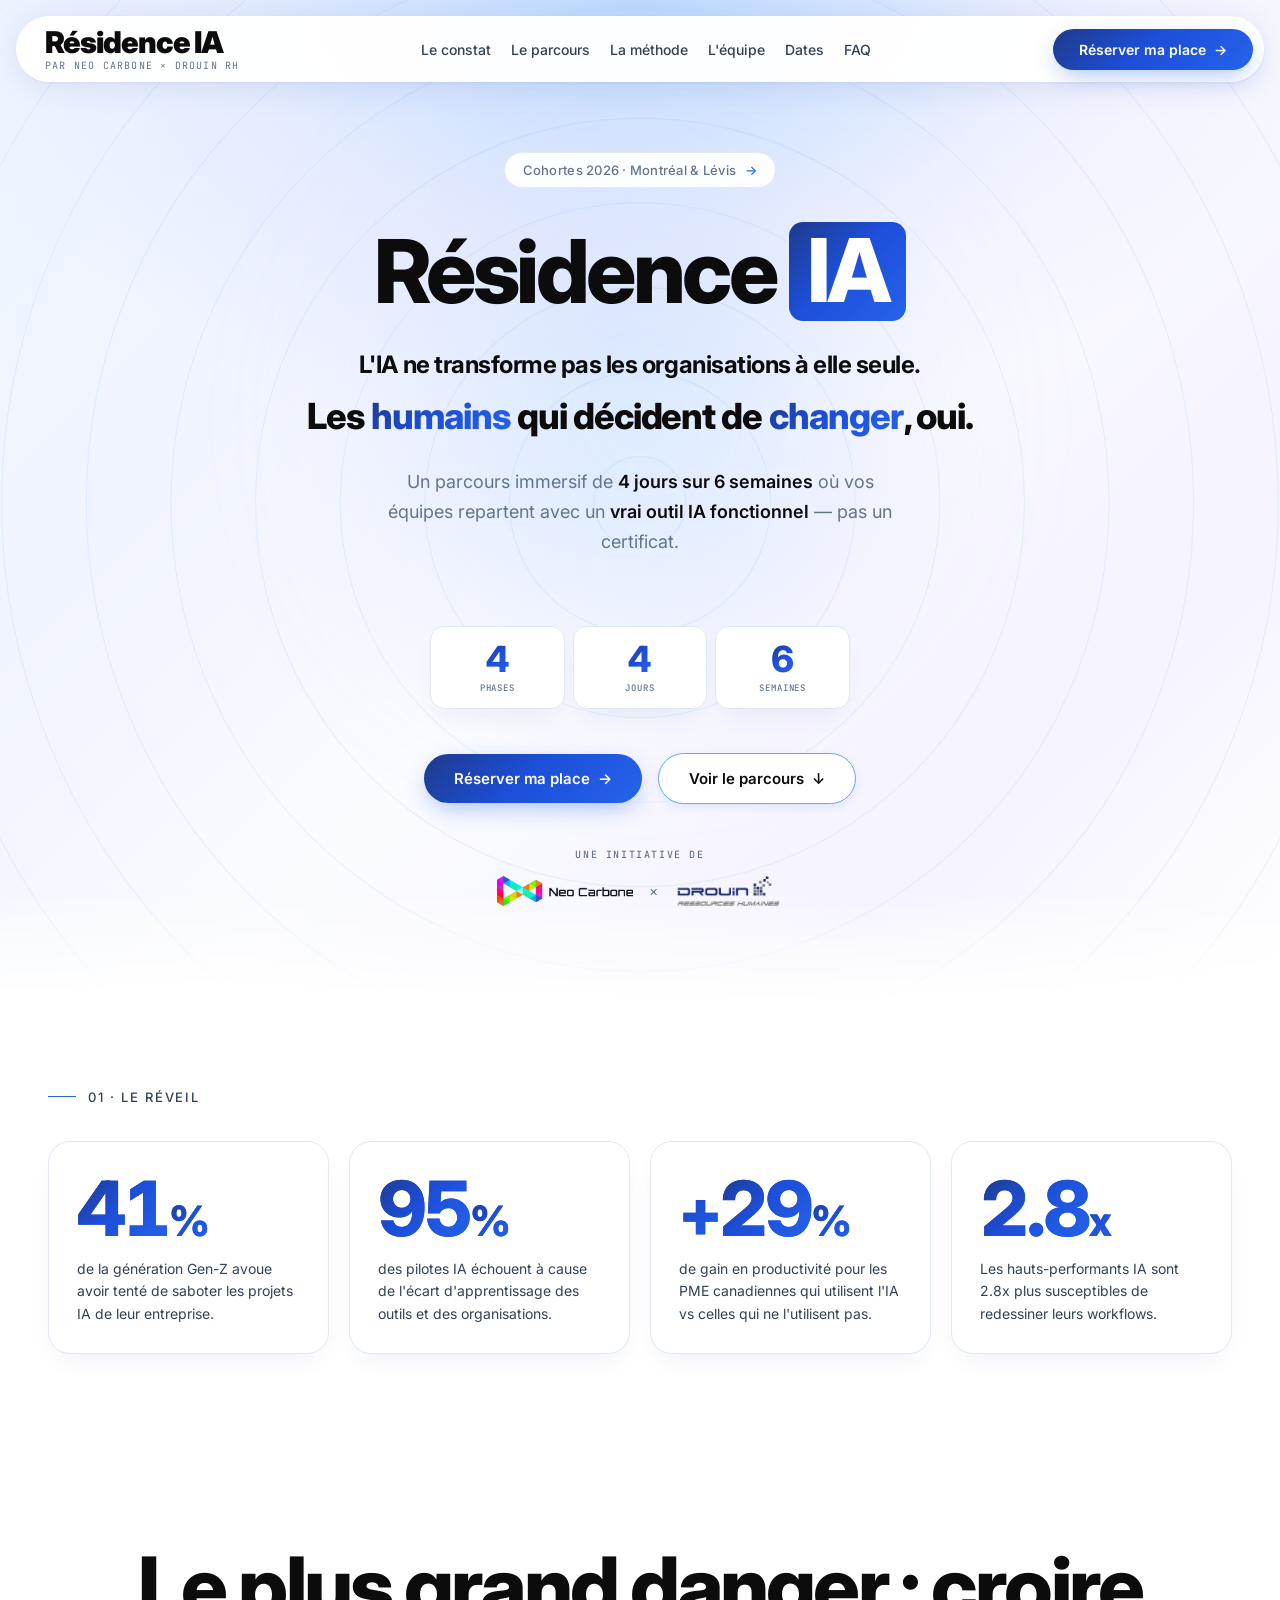
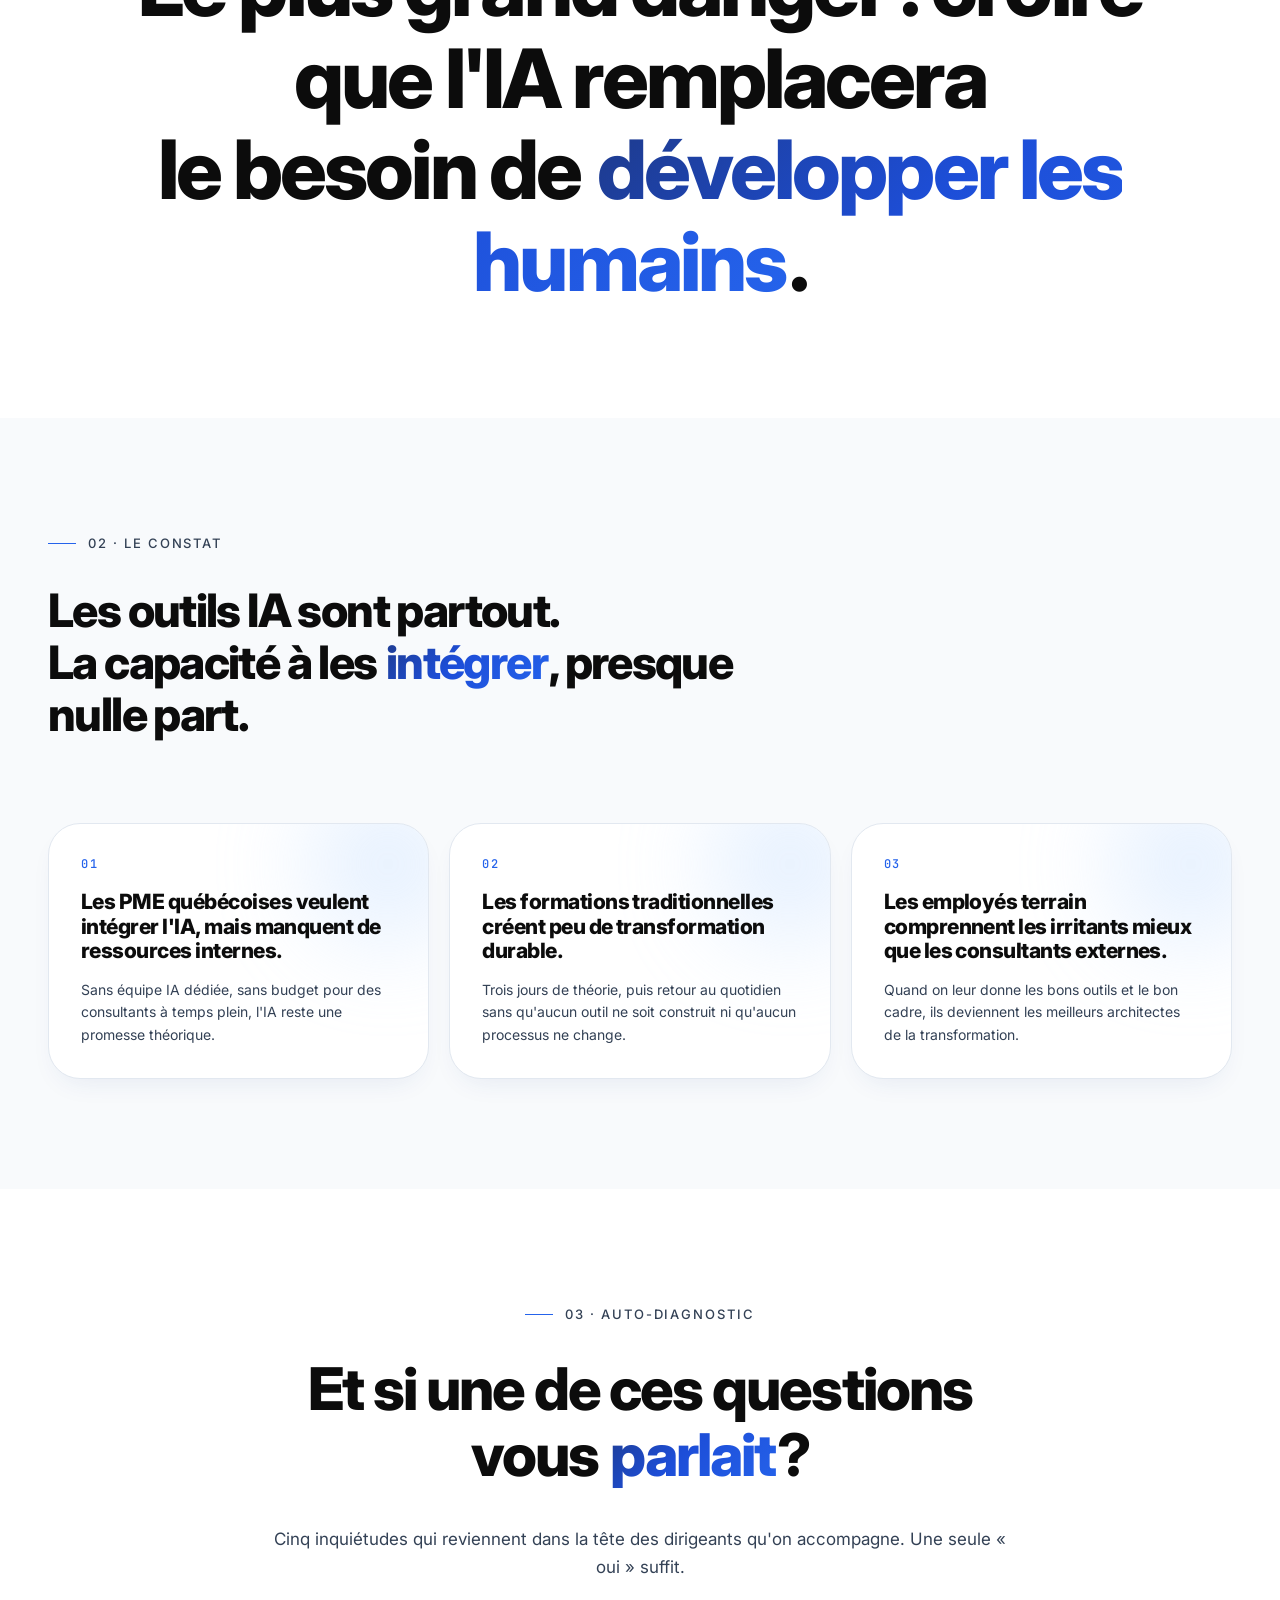
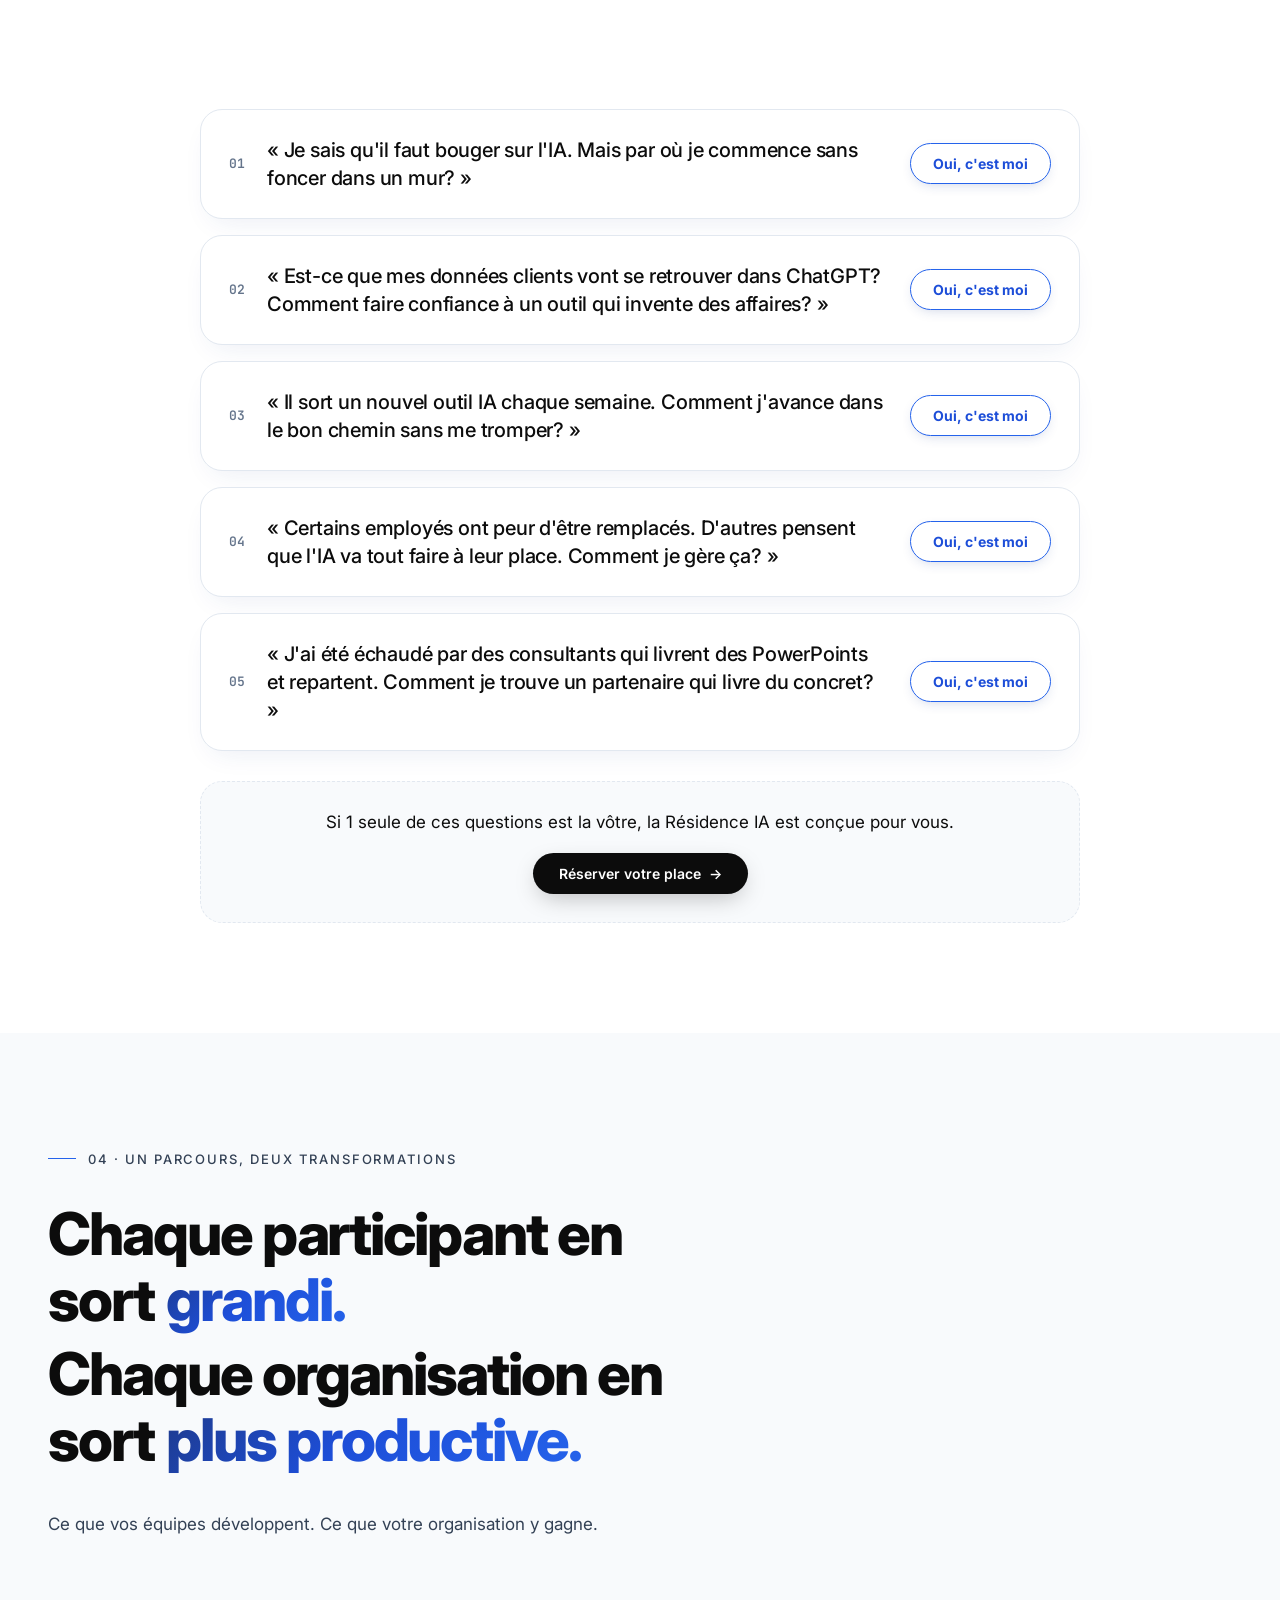
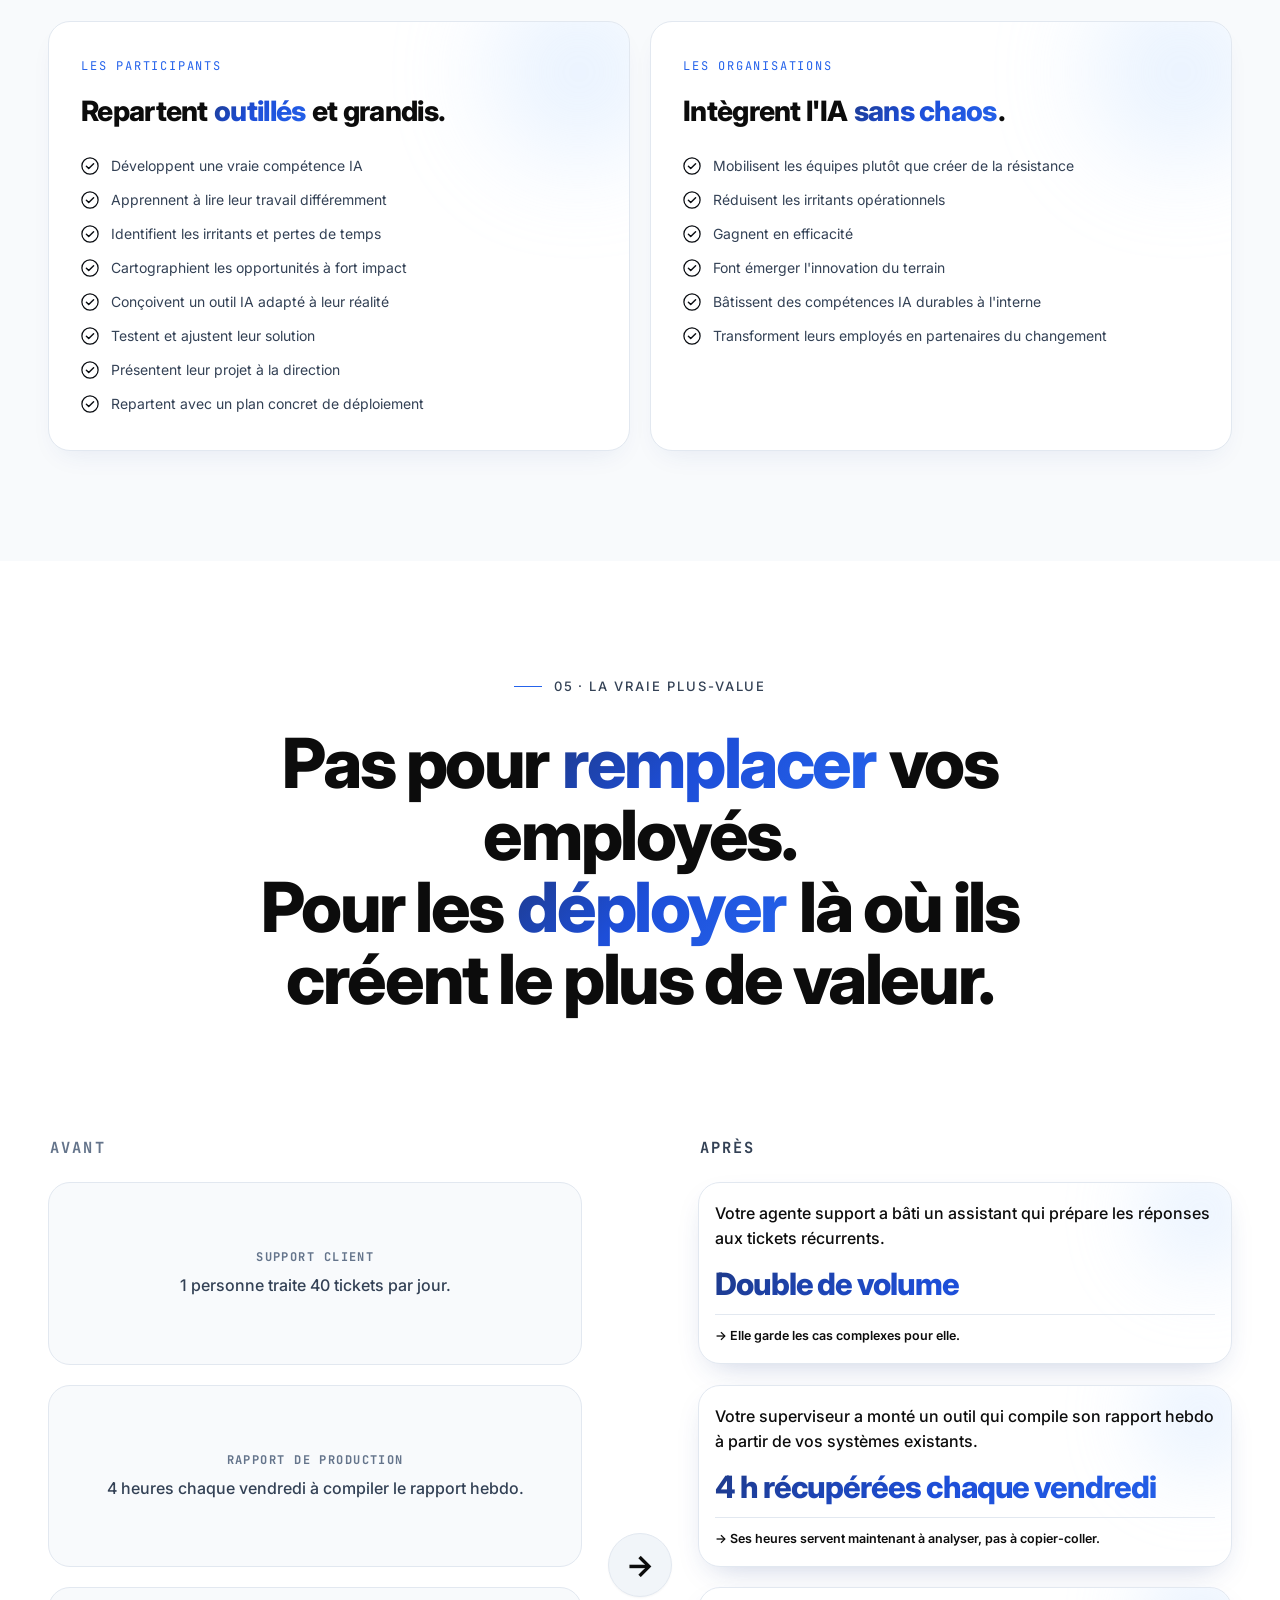
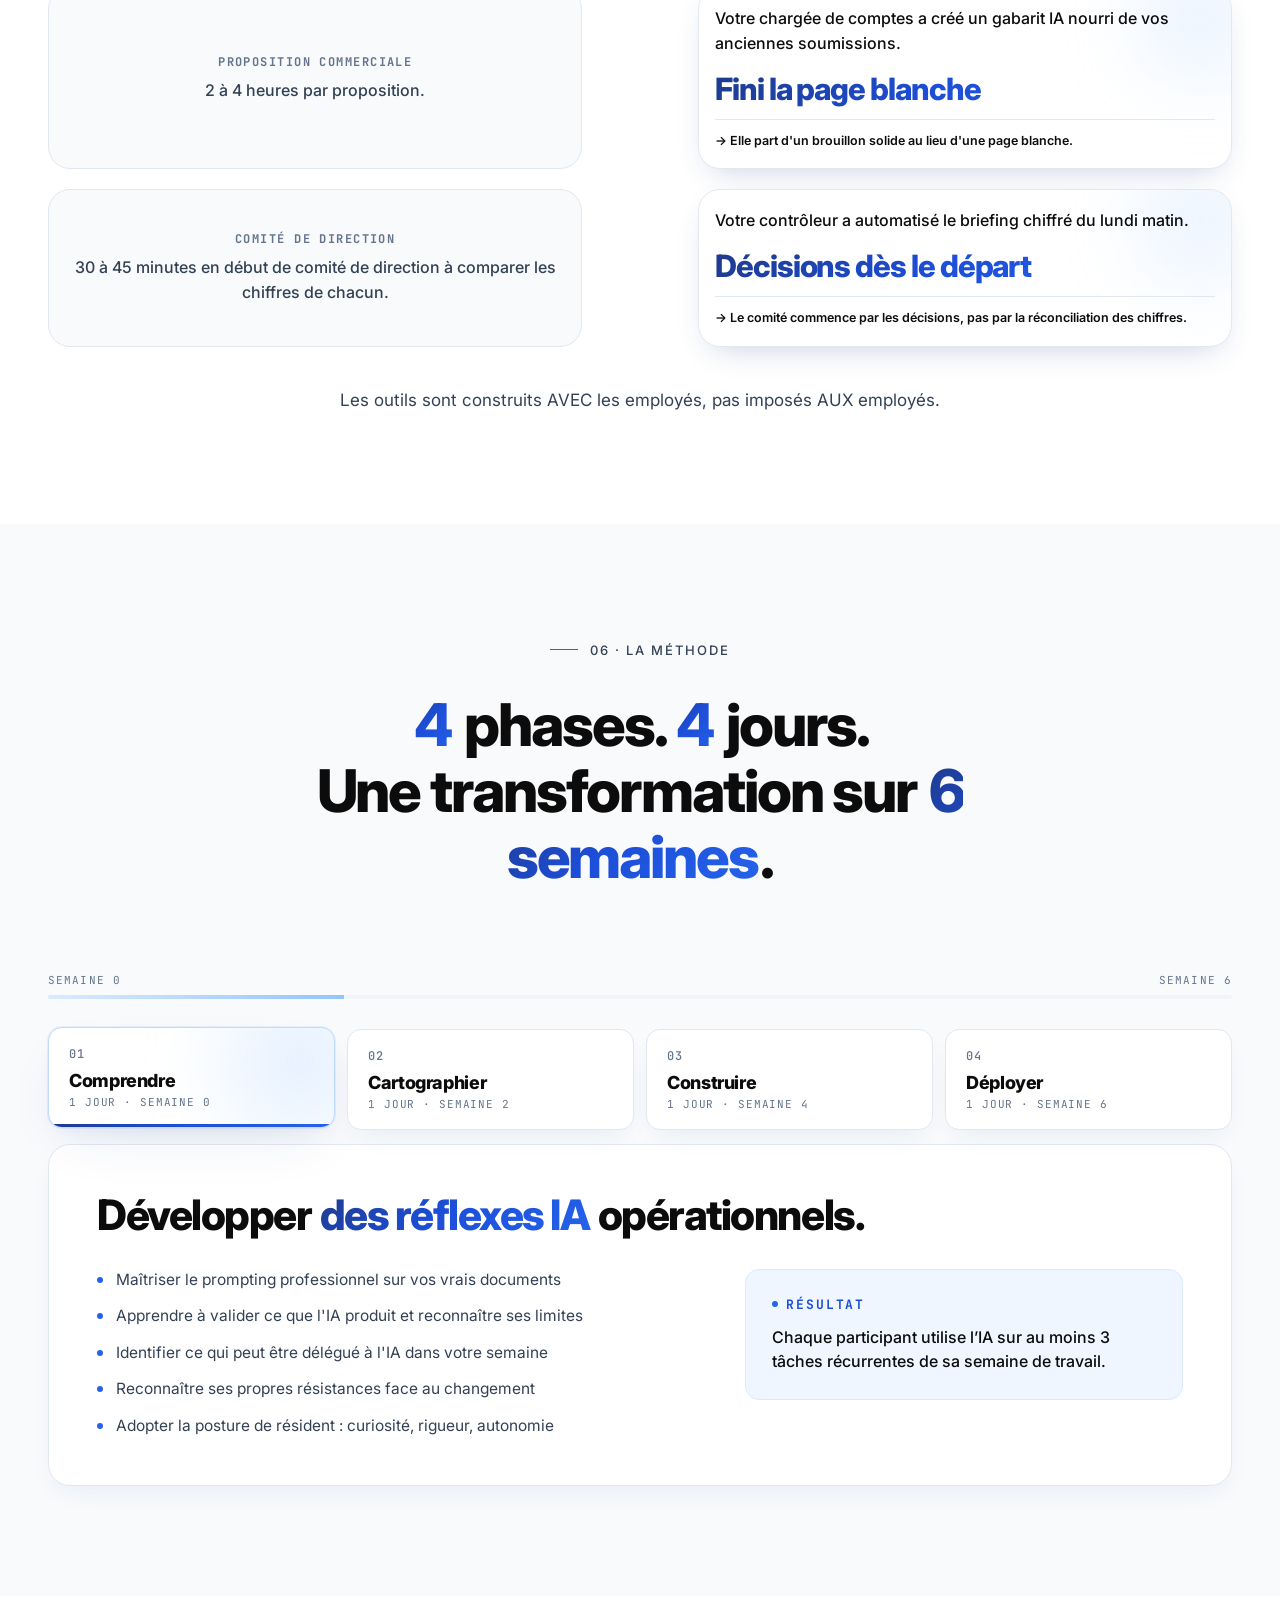
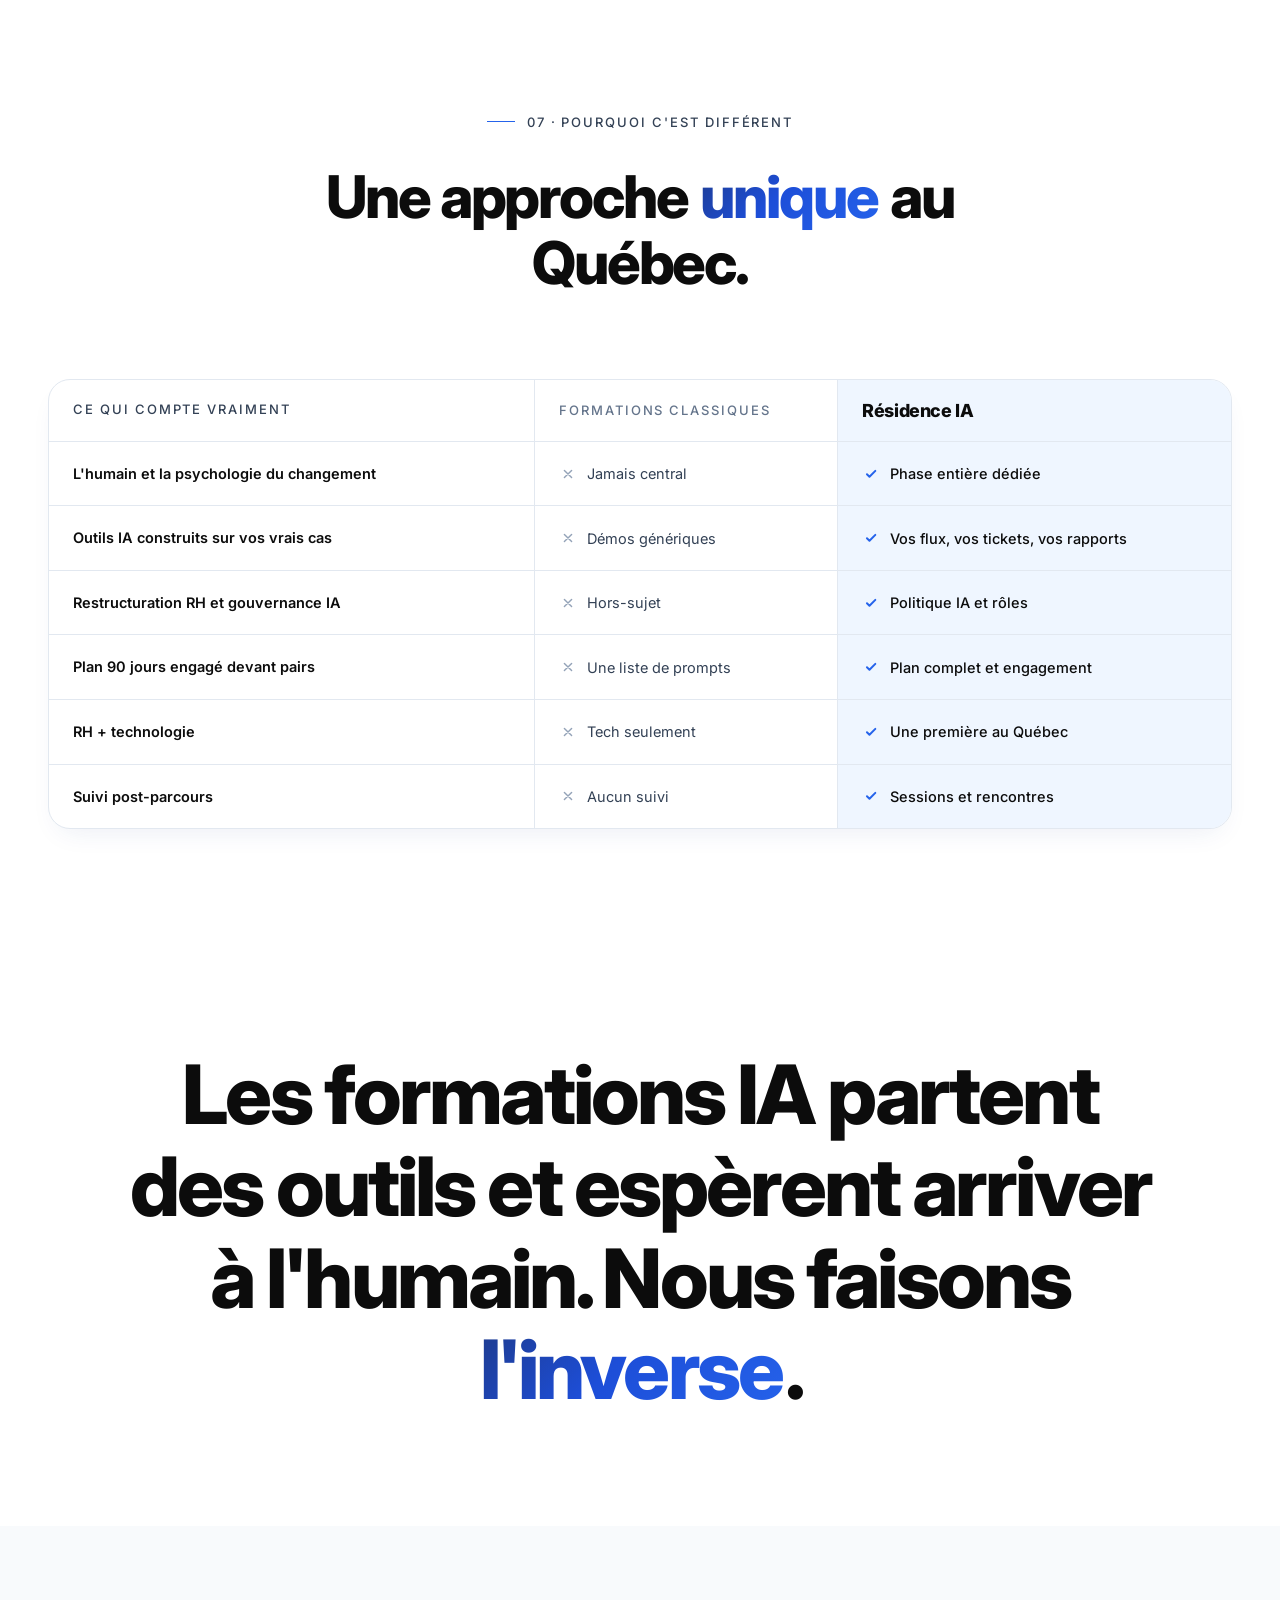
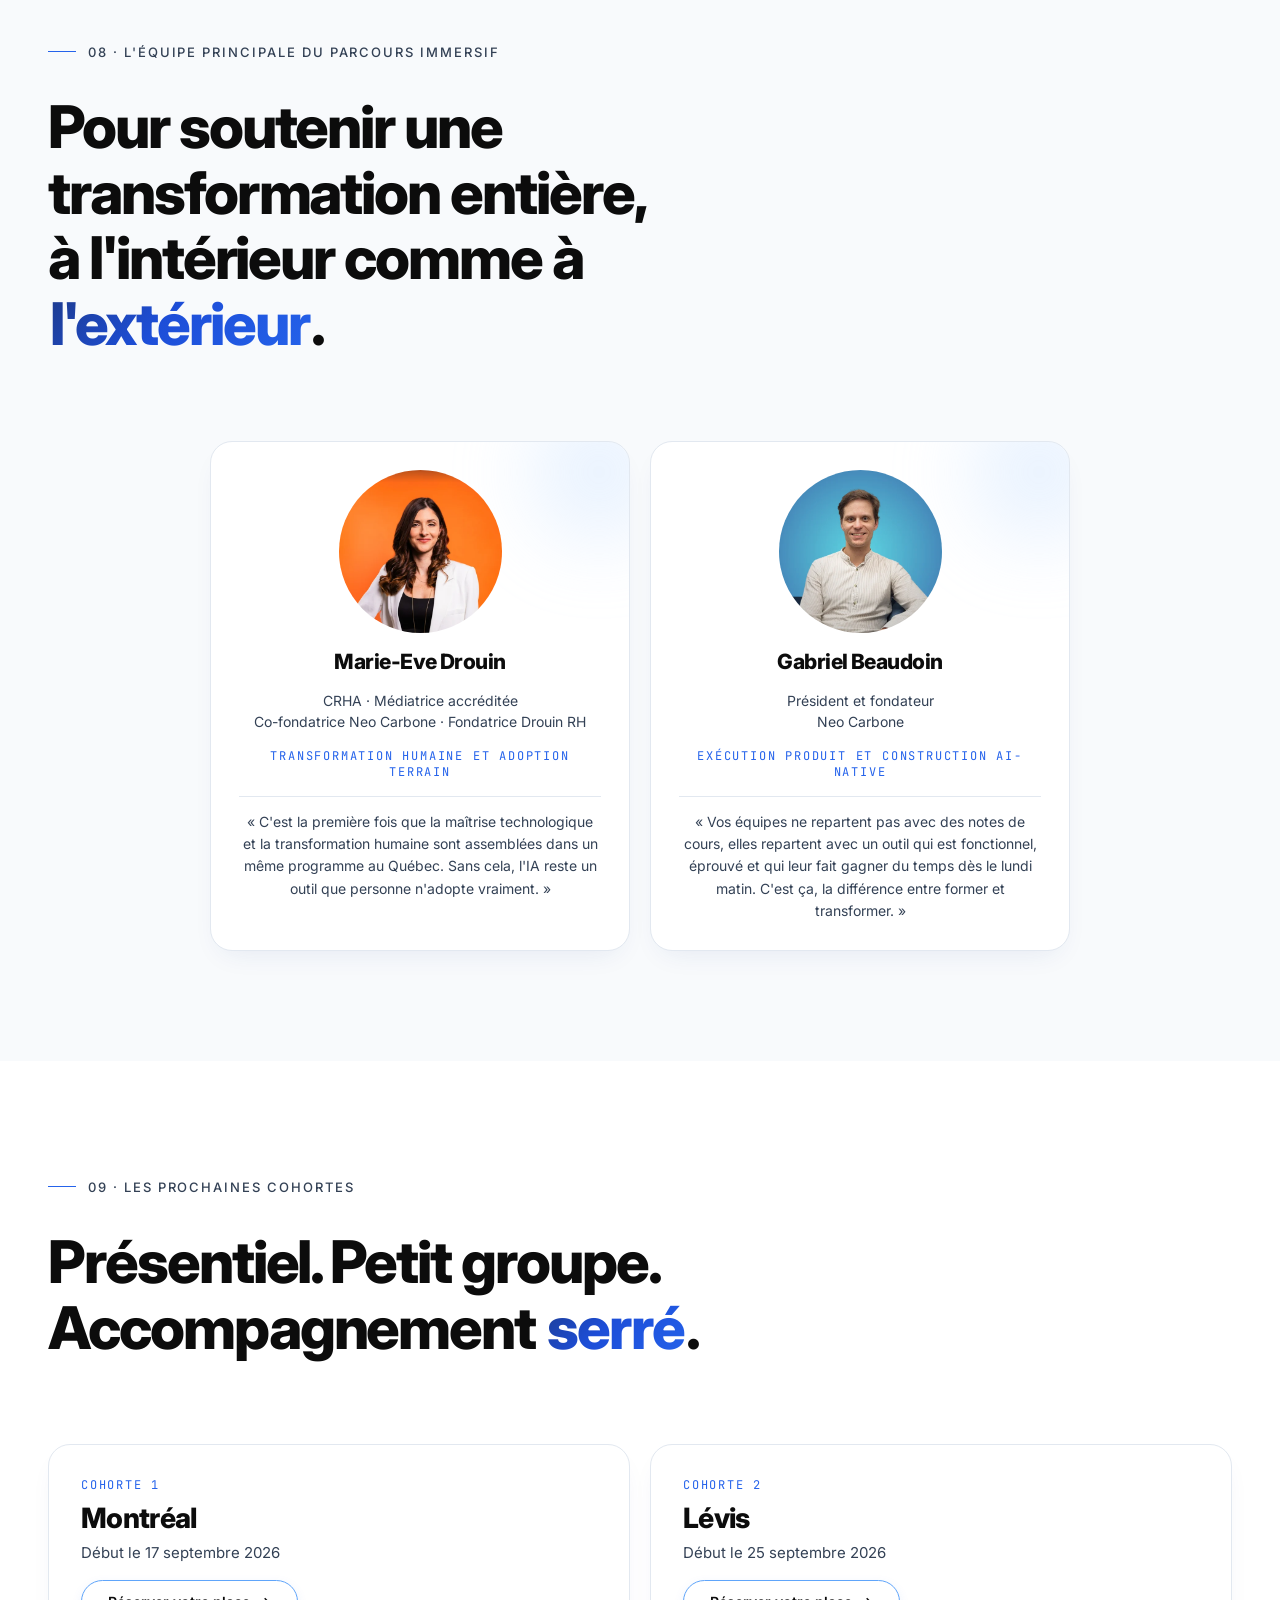
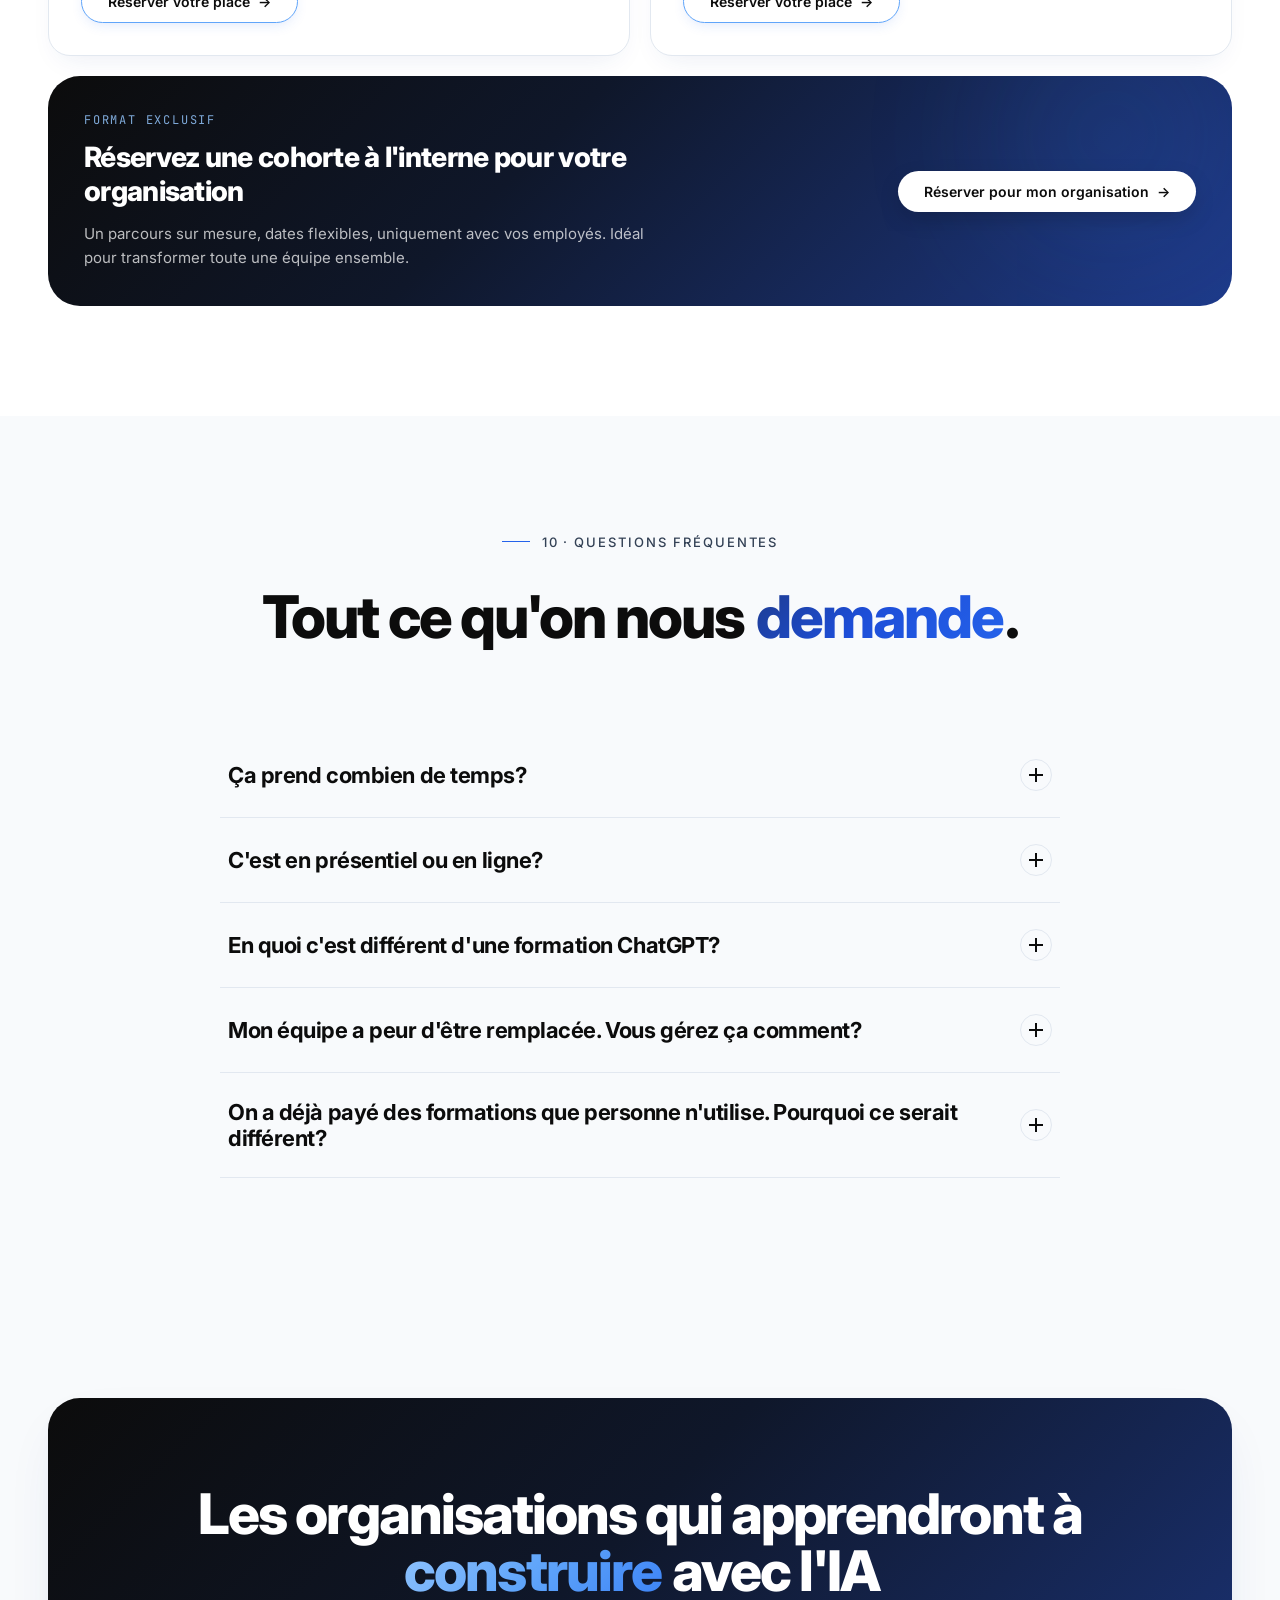
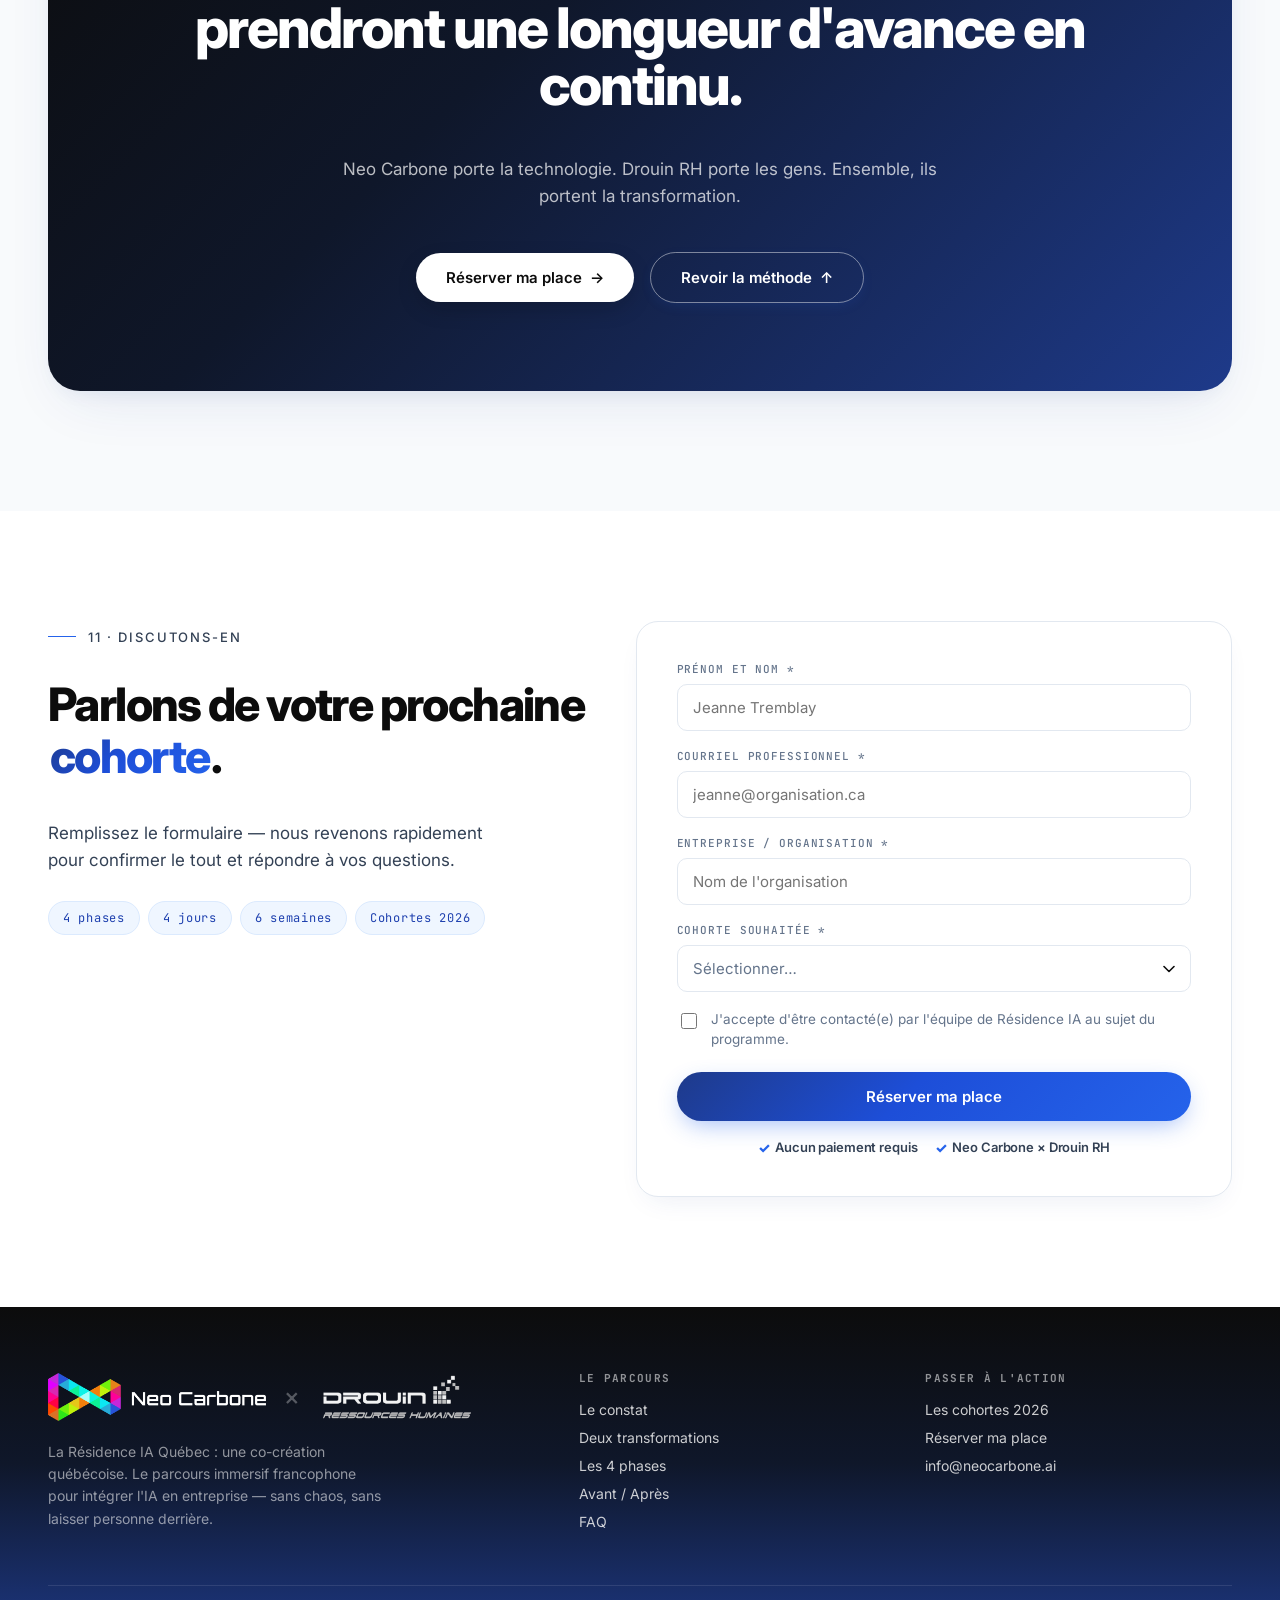
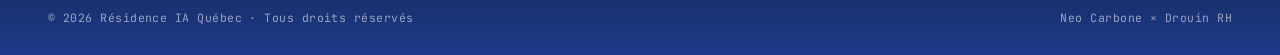
==== index.html @ 1213138e "Favicon « IA » : carré bleu dégradé avec IA en blanc SVG vectoriel + PNG 32px et apple-touch-icon 18" ====
<!DOCTYPE html>
<html lang="fr-CA">
<head>
<meta charset="UTF-8">
<meta name="viewport" content="width=device-width, initial-scale=1">
<title>Résidence IA · Parcours immersif de transformation IA</title>
<link rel="icon" type="image/svg+xml" href="assets/favicon.svg">
<link rel="icon" type="image/png" sizes="32x32" href="assets/favicon-32.png">
<link rel="apple-touch-icon" href="assets/apple-touch-icon.png">
<link rel="stylesheet" href="assets/residence.css">
<link rel="preconnect" href="https://fonts.googleapis.com">
<link rel="preconnect" href="https://fonts.gstatic.com" crossorigin>
<link href="https://fonts.googleapis.com/css2?family=Inter:wght@400;500;600;700;800;900&family=JetBrains+Mono:wght@400;500;600;700&display=swap" rel="stylesheet">
</head>
<body>

<!-- ============ NAV ============ -->
<header class="nav">
  <div class="nav-in">
    <a class="brand" href="#top" aria-label="Résidence IA — accueil">
      <span class="wm"><b>Résidence&nbsp;IA</b><span>par Neo Carbone × Drouin RH</span></span>
    </a>
    <nav class="nav-mid">
      <a href="#probleme">Le constat</a>
      <a href="#parcours">Le parcours</a>
      <a href="#methode">La méthode</a>
      <a href="#equipe">L'équipe</a>
      <a href="#dates">Dates</a>
      <a href="#faq">FAQ</a>
    </nav>
    <div class="nav-right">
      <a class="btn btn-primary nav-cta" href="#inscription"><span class="nav-cta-full">Réserver ma place</span><span class="nav-cta-short">Réserver</span> <span class="ar">→</span></a>
      <button class="nav-burger" type="button" aria-expanded="false" aria-controls="navDrawer" aria-label="Ouvrir le menu">
        <span aria-hidden="true"></span>
        <span aria-hidden="true"></span>
        <span aria-hidden="true"></span>
      </button>
    </div>
  </div>
</header>

<div class="nav-backdrop" aria-hidden="true"></div>
<div class="nav-drawer" id="navDrawer" aria-hidden="true">
  <nav class="nav-drawer-links" aria-label="Navigation principale">
    <a href="#probleme">Le constat</a>
    <a href="#parcours">Le parcours</a>
    <a href="#methode">La méthode</a>
    <a href="#equipe">L'équipe</a>
    <a href="#dates">Dates</a>
    <a href="#faq">FAQ</a>
  </nav>
  <a class="btn btn-primary btn-lg nav-drawer-cta" href="#inscription">Réserver ma place <span class="ar">→</span></a>
</div>

<main id="top">

<!-- ============ HERO ============ -->
<section class="hero">
  <div class="glow a g1"></div>
  <div class="hero-orbit" aria-hidden="true">
    <span class="ring r1"></span>
    <span class="ring r2"></span>
    <span class="ring r3"></span>
    <span class="ring r4"></span>
    <span class="ring r5"></span>
    <span class="ring r6"></span>
    <span class="ring r7"></span>
    <span class="ring r8"></span>
    <span class="ring r9"></span>
    <span class="ring r10"></span>
  </div>
  <div class="wrap hero-in hero-enter">
    <a class="tag" href="#dates">Cohortes 2026 · Montréal &amp; Lévis<span class="ar">→</span></a>
    <div class="hero-brand display" aria-hidden="true"><span>Résidence</span><span class="hero-brand-ia">IA</span></div>
    <h1 class="hero-headline">
      <span class="hero-line setup">L'IA ne transforme pas les organisations à elle seule.</span>
      <span class="hero-line punch display">Les <span class="spec">humains</span> qui décident de <span class="spec">changer</span>, oui.</span>
    </h1>
    <p class="lede">Un parcours immersif de <strong>4 jours sur 6 semaines</strong> où vos équipes repartent avec un <strong>vrai outil IA fonctionnel</strong> — pas un certificat.</p>
    <div class="hero-foot" aria-label="Structure du parcours">
      <ul class="hero-counts">
        <li><a href="#methode"><span class="val">4</span><span class="lbl">Phases</span></a></li>
        <li><a href="#methode"><span class="val">4</span><span class="lbl">Jours</span></a></li>
        <li><a href="#methode"><span class="val">6</span><span class="lbl">Semaines</span></a></li>
      </ul>
    </div>
    <div class="cta">
      <a class="btn btn-primary btn-lg" href="#inscription">Réserver ma place <span class="ar">→</span></a>
      <a class="btn btn-secondary btn-lg" href="#parcours">Voir le parcours <span class="ar">↓</span></a>
    </div>
    <div class="hero-partners">
      <span class="lbl">Une initiative de</span>
      <span class="hp-logos">
        <img class="hp-neo" src="assets/logo-horizontal-color-dark.png" alt="Neo Carbone">
        <span class="hp-x" aria-hidden="true">×</span>
        <img class="hp-drouin" src="assets/drouin-rh-logo-transparent.png" alt="Drouin Ressources Humaines">
      </span>
    </div>
  </div>
</section>

<!-- ============ STATS ============ -->
<section class="sec tight stats-band">
  <div class="wrap reveal">
    <div class="kicker">01 · Le réveil</div>
    <div class="stats">
      <div class="stat-cell">
        <div class="num"><span data-count="41">0</span><span class="sm">%</span></div>
        <p>de la génération Gen-Z avoue avoir tenté de saboter les projets IA de leur entreprise.</p>
      </div>
      <div class="stat-cell">
        <div class="num"><span data-count="95">0</span><span class="sm">%</span></div>
        <p>des pilotes IA échouent à cause de l'écart d'apprentissage des outils et des organisations.</p>
      </div>
      <div class="stat-cell">
        <div class="num"><span class="sm">+</span><span data-count="29">0</span><span class="sm">%</span></div>
        <p>de gain en productivité pour les PME canadiennes qui utilisent l'IA vs celles qui ne l'utilisent pas.</p>
      </div>
      <div class="stat-cell">
        <div class="num"><span data-count="2.8" data-decimal="1">0</span><span class="sm">x</span></div>
        <p>Les hauts-performants IA sont 2.8x plus susceptibles de redessiner leurs workflows.</p>
      </div>
    </div>
  </div>
</section>

<!-- ============ THESIS 1 ============ -->
<section class="sec">
  <div class="wrap thesis reveal">
    <p>Le plus grand danger : croire que l'IA remplacera<br>le besoin de <span class="spec">développer les humains</span>.</p>
  </div>
</section>

<!-- ============ PROBLEM ============ -->
<section class="sec alt" id="probleme">
  <div class="wrap">
    <div class="sec-head mt-head reveal">
      <div class="kicker">02 · Le constat</div>
      <h2 class="display h-lg">Les outils IA sont partout.<br>La capacité à les <span class="spec">intégrer</span>, presque nulle part.</h2>
    </div>
    <div class="prob-grid">
      <div class="prob reveal">
        <div class="n">01</div>
        <h3>Les PME québécoises veulent intégrer l'IA, mais manquent de ressources internes.</h3>
        <p>Sans équipe IA dédiée, sans budget pour des consultants à temps plein, l'IA reste une promesse théorique.</p>
      </div>
      <div class="prob reveal">
        <div class="n">02</div>
        <h3>Les formations traditionnelles créent peu de transformation durable.</h3>
        <p>Trois jours de théorie, puis retour au quotidien sans qu'aucun outil ne soit construit ni qu'aucun processus ne change.</p>
      </div>
      <div class="prob reveal">
        <div class="n">03</div>
        <h3>Les employés terrain comprennent les irritants mieux que les consultants externes.</h3>
        <p>Quand on leur donne les bons outils et le bon cadre, ils deviennent les meilleurs architectes de la transformation.</p>
      </div>
    </div>
  </div>
</section>

<!-- ============ SELF-DIAGNOSIS ============ -->
<section class="sec" id="diagnostic">
  <div class="wrap">
    <div class="sec-head center mt-head reveal">
      <div class="kicker center" style="justify-content:center">03 · Auto-diagnostic</div>
      <h2 class="display h-lg">Et si une de ces questions<br>vous <span class="spec">parlait</span>?</h2>
      <p class="lede">Cinq inquiétudes qui reviennent dans la tête des dirigeants qu'on accompagne. Une seule « oui » suffit.</p>
    </div>
    <div class="diag-list" id="diagList">
      <div class="diag reveal">
        <div class="n">01</div>
        <div class="q">« Je sais qu'il faut bouger sur l'IA. Mais par où je commence sans foncer dans un mur? »</div>
        <div class="yn"><button class="yes" aria-pressed="false">Oui, c'est moi</button></div>
      </div>
      <div class="diag reveal">
        <div class="n">02</div>
        <div class="q">« Est-ce que mes données clients vont se retrouver dans ChatGPT? Comment faire confiance à un outil qui invente des affaires? »</div>
        <div class="yn"><button class="yes" aria-pressed="false">Oui, c'est moi</button></div>
      </div>
      <div class="diag reveal">
        <div class="n">03</div>
        <div class="q">« Il sort un nouvel outil IA chaque semaine. Comment j'avance dans le bon chemin sans me tromper? »</div>
        <div class="yn"><button class="yes" aria-pressed="false">Oui, c'est moi</button></div>
      </div>
      <div class="diag reveal">
        <div class="n">04</div>
        <div class="q">« Certains employés ont peur d'être remplacés. D'autres pensent que l'IA va tout faire à leur place. Comment je gère ça? »</div>
        <div class="yn"><button class="yes" aria-pressed="false">Oui, c'est moi</button></div>
      </div>
      <div class="diag reveal">
        <div class="n">05</div>
        <div class="q">« J'ai été échaudé par des consultants qui livrent des PowerPoints et repartent. Comment je trouve un partenaire qui livre du concret? »</div>
        <div class="yn"><button class="yes" aria-pressed="false">Oui, c'est moi</button></div>
      </div>
    </div>
    <div class="diag-result reveal" id="diagResult">
      <p id="diagMsg">Si 1 seule de ces questions est la vôtre, la Résidence IA est <span class="it">conçue pour vous</span>.</p>
      <a class="btn btn-primary" href="#inscription">Réserver votre place <span class="ar">→</span></a>
    </div>
  </div>
</section>

<!-- ============ DUAL TRANSFORMATION ============ -->
<section class="sec alt" id="parcours">
  <div class="wrap">
    <div class="sec-head mt-head reveal">
      <div class="kicker">04 · Un parcours, deux transformations</div>
      <h2 class="display h-lg h-stack">
        <span class="h-stack-line">Chaque participant en sort&nbsp;<span class="spec">grandi.</span></span>
        <span class="h-stack-line">Chaque organisation en sort&nbsp;<span class="spec">plus&nbsp;productive.</span></span>
      </h2>
      <p class="lede">Ce que vos équipes développent. Ce que votre organisation y gagne.</p>
    </div>
    <div class="dual">
      <div class="dual-col reveal">
        <div class="lab">Les participants</div>
        <h3>Repartent <span class="spec">outillés</span> et grandis.</h3>
        <ul>
          <li><svg class="ck" viewBox="0 0 20 20" fill="none"><circle cx="10" cy="10" r="9" stroke="#0B0E13" stroke-width="1.4"/><path d="M6 10.2l2.6 2.6L14 7.4" stroke="#0B0E13" stroke-width="1.6" stroke-linecap="round" stroke-linejoin="round"/></svg>Développent une vraie compétence IA</li>
          <li><svg class="ck" viewBox="0 0 20 20" fill="none"><circle cx="10" cy="10" r="9" stroke="#0B0E13" stroke-width="1.4"/><path d="M6 10.2l2.6 2.6L14 7.4" stroke="#0B0E13" stroke-width="1.6" stroke-linecap="round" stroke-linejoin="round"/></svg>Apprennent à lire leur travail différemment</li>
          <li><svg class="ck" viewBox="0 0 20 20" fill="none"><circle cx="10" cy="10" r="9" stroke="#0B0E13" stroke-width="1.4"/><path d="M6 10.2l2.6 2.6L14 7.4" stroke="#0B0E13" stroke-width="1.6" stroke-linecap="round" stroke-linejoin="round"/></svg>Identifient les irritants et pertes de temps</li>
          <li><svg class="ck" viewBox="0 0 20 20" fill="none"><circle cx="10" cy="10" r="9" stroke="#0B0E13" stroke-width="1.4"/><path d="M6 10.2l2.6 2.6L14 7.4" stroke="#0B0E13" stroke-width="1.6" stroke-linecap="round" stroke-linejoin="round"/></svg>Cartographient les opportunités à fort impact</li>
          <li><svg class="ck" viewBox="0 0 20 20" fill="none"><circle cx="10" cy="10" r="9" stroke="#0B0E13" stroke-width="1.4"/><path d="M6 10.2l2.6 2.6L14 7.4" stroke="#0B0E13" stroke-width="1.6" stroke-linecap="round" stroke-linejoin="round"/></svg>Conçoivent un outil IA adapté à leur réalité</li>
          <li><svg class="ck" viewBox="0 0 20 20" fill="none"><circle cx="10" cy="10" r="9" stroke="#0B0E13" stroke-width="1.4"/><path d="M6 10.2l2.6 2.6L14 7.4" stroke="#0B0E13" stroke-width="1.6" stroke-linecap="round" stroke-linejoin="round"/></svg>Testent et ajustent leur solution</li>
          <li><svg class="ck" viewBox="0 0 20 20" fill="none"><circle cx="10" cy="10" r="9" stroke="#0B0E13" stroke-width="1.4"/><path d="M6 10.2l2.6 2.6L14 7.4" stroke="#0B0E13" stroke-width="1.6" stroke-linecap="round" stroke-linejoin="round"/></svg>Présentent leur projet à la direction</li>
          <li><svg class="ck" viewBox="0 0 20 20" fill="none"><circle cx="10" cy="10" r="9" stroke="#0B0E13" stroke-width="1.4"/><path d="M6 10.2l2.6 2.6L14 7.4" stroke="#0B0E13" stroke-width="1.6" stroke-linecap="round" stroke-linejoin="round"/></svg>Repartent avec un plan concret de déploiement</li>
        </ul>
      </div>
      <div class="dual-col reveal">
        <div class="lab">Les organisations</div>
        <h3>Intègrent l'IA <span class="spec">sans chaos</span>.</h3>
        <ul>
          <li><svg class="ck" viewBox="0 0 20 20" fill="none"><circle cx="10" cy="10" r="9" stroke="#0B0E13" stroke-width="1.4"/><path d="M6 10.2l2.6 2.6L14 7.4" stroke="#0B0E13" stroke-width="1.6" stroke-linecap="round" stroke-linejoin="round"/></svg>Mobilisent les équipes plutôt que créer de la résistance</li>
          <li><svg class="ck" viewBox="0 0 20 20" fill="none"><circle cx="10" cy="10" r="9" stroke="#0B0E13" stroke-width="1.4"/><path d="M6 10.2l2.6 2.6L14 7.4" stroke="#0B0E13" stroke-width="1.6" stroke-linecap="round" stroke-linejoin="round"/></svg>Réduisent les irritants opérationnels</li>
          <li><svg class="ck" viewBox="0 0 20 20" fill="none"><circle cx="10" cy="10" r="9" stroke="#0B0E13" stroke-width="1.4"/><path d="M6 10.2l2.6 2.6L14 7.4" stroke="#0B0E13" stroke-width="1.6" stroke-linecap="round" stroke-linejoin="round"/></svg>Gagnent en efficacité</li>
          <li><svg class="ck" viewBox="0 0 20 20" fill="none"><circle cx="10" cy="10" r="9" stroke="#0B0E13" stroke-width="1.4"/><path d="M6 10.2l2.6 2.6L14 7.4" stroke="#0B0E13" stroke-width="1.6" stroke-linecap="round" stroke-linejoin="round"/></svg>Font émerger l'innovation du terrain</li>
          <li><svg class="ck" viewBox="0 0 20 20" fill="none"><circle cx="10" cy="10" r="9" stroke="#0B0E13" stroke-width="1.4"/><path d="M6 10.2l2.6 2.6L14 7.4" stroke="#0B0E13" stroke-width="1.6" stroke-linecap="round" stroke-linejoin="round"/></svg>Bâtissent des compétences IA durables à l'interne</li>
          <li><svg class="ck" viewBox="0 0 20 20" fill="none"><circle cx="10" cy="10" r="9" stroke="#0B0E13" stroke-width="1.4"/><path d="M6 10.2l2.6 2.6L14 7.4" stroke="#0B0E13" stroke-width="1.6" stroke-linecap="round" stroke-linejoin="round"/></svg>Transforment leurs employés en partenaires du changement</li>
        </ul>
      </div>
    </div>
  </div>
</section>

<!-- ============ BEFORE / AFTER ============ -->
<section class="sec" id="resultats">
  <div class="wrap">
    <div class="sec-head center mt-head reveal">
      <div class="kicker center" style="justify-content:center">05 · La vraie plus-value</div>
      <h2 class="display h-lg">Pas pour <span class="spec">remplacer</span> vos employés.<br>Pour les <span class="spec">déployer</span> là où ils créent le plus de valeur.</h2>
    </div>
    <div class="ba-compare reveal">
      <div class="ba-compare-head">
        <span class="ba-step-head">Avant</span>
        <span class="ba-step-head">Après</span>
      </div>
      <div class="ba-compare-body">
        <div class="ba-row">
          <span class="ba-step-head ba-step-head-row ba-step-head-before">Avant</span>
          <div class="ba-block ba-block-before">
            <div class="lab">Support client</div>
            <p>1 personne traite 40 tickets par jour.</p>
          </div>
          <div class="ba-row-arrow" aria-hidden="true"><span>↓</span></div>
          <span class="ba-step-head ba-step-head-row ba-step-head-after">Après</span>
          <div class="ba-block ba-block-after">
            <p>Votre agente support a bâti un assistant qui prépare les réponses aux tickets récurrents.</p>
            <div class="gain">Double de volume</div>
            <div class="note">→ Elle garde les cas complexes pour elle.</div>
          </div>
        </div>
        <div class="ba-row">
          <span class="ba-step-head ba-step-head-row ba-step-head-before">Avant</span>
          <div class="ba-block ba-block-before">
            <div class="lab">Rapport de production</div>
            <p>4 heures chaque vendredi à compiler le rapport hebdo.</p>
          </div>
          <div class="ba-row-arrow" aria-hidden="true"><span>↓</span></div>
          <span class="ba-step-head ba-step-head-row ba-step-head-after">Après</span>
          <div class="ba-block ba-block-after">
            <p>Votre superviseur a monté un outil qui compile son rapport hebdo à partir de vos systèmes existants.</p>
            <div class="gain">4 h récupérées chaque vendredi</div>
            <div class="note">→ Ses heures servent maintenant à analyser, pas à copier-coller.</div>
          </div>
        </div>
        <div class="ba-row">
          <span class="ba-step-head ba-step-head-row ba-step-head-before">Avant</span>
          <div class="ba-block ba-block-before">
            <div class="lab">Proposition commerciale</div>
            <p>2 à 4 heures par proposition.</p>
          </div>
          <div class="ba-row-arrow" aria-hidden="true"><span>↓</span></div>
          <span class="ba-step-head ba-step-head-row ba-step-head-after">Après</span>
          <div class="ba-block ba-block-after">
            <p>Votre chargée de comptes a créé un gabarit IA nourri de vos anciennes soumissions.</p>
            <div class="gain">Fini la page blanche</div>
            <div class="note">→ Elle part d'un brouillon solide au lieu d'une page blanche.</div>
          </div>
        </div>
        <div class="ba-row">
          <span class="ba-step-head ba-step-head-row ba-step-head-before">Avant</span>
          <div class="ba-block ba-block-before">
            <div class="lab">Comité de direction</div>
            <p>30 à 45 minutes en début de comité de direction à comparer les chiffres de chacun.</p>
          </div>
          <div class="ba-row-arrow" aria-hidden="true"><span>↓</span></div>
          <span class="ba-step-head ba-step-head-row ba-step-head-after">Après</span>
          <div class="ba-block ba-block-after">
            <p>Votre contrôleur a automatisé le briefing chiffré du lundi matin.</p>
            <div class="gain">Décisions dès le départ</div>
            <div class="note">→ Le comité commence par les décisions, pas par la réconciliation des chiffres.</div>
          </div>
        </div>
        <div class="ba-arrow" aria-hidden="true"><span>→</span></div>
      </div>
    </div>
    <p class="lede" style="text-align:center;max-width:720px;margin:40px auto 0">Les outils sont construits <span class="it">AVEC</span> les employés, pas imposés <span class="it">AUX</span> employés.</p>
  </div>
</section>

<!-- ============ PHASE TIMELINE ============ -->
<section class="sec alt" id="methode">
  <div class="wrap">
    <div class="sec-head center mt-head reveal">
      <div class="kicker center" style="justify-content:center">06 · La méthode</div>
      <h2 class="display h-lg"><span class="spec">4</span> phases. <span class="spec">4</span> jours.<br>Une transformation sur <span class="spec">6 semaines</span>.</h2>
    </div>
    <div class="reveal">
      <div class="ph-week"><span>Semaine 0</span><span>Semaine 6</span></div>
      <div class="ph-prog" id="phProg">
        <div class="seg fill"></div><div class="seg"></div><div class="seg"></div><div class="seg"></div>
      </div>
      <div class="ph-tabs" id="phTabs" role="tablist">
        <button class="ph-tab" role="tab" aria-selected="true" data-i="0"><div class="n">01</div><div class="t">Comprendre</div><div class="d">1 jour · Semaine 0</div></button>
        <button class="ph-tab" role="tab" aria-selected="false" data-i="1"><div class="n">02</div><div class="t">Cartographier</div><div class="d">1 jour · Semaine 2</div></button>
        <button class="ph-tab" role="tab" aria-selected="false" data-i="2"><div class="n">03</div><div class="t">Construire</div><div class="d">1 jour · Semaine 4</div></button>
        <button class="ph-tab" role="tab" aria-selected="false" data-i="3"><div class="n">04</div><div class="t">Déployer</div><div class="d">1 jour · Semaine 6</div></button>
      </div>
      <div class="ph-panel" id="phPanel"></div>
    </div>
  </div>
</section>

<!-- ============ COMPARISON TABLE ============ -->
<section class="sec">
  <div class="wrap">
    <div class="sec-head center mt-head reveal">
      <div class="kicker center" style="justify-content:center">07 · Pourquoi c'est différent</div>
      <h2 class="display h-lg">Une approche <span class="spec">unique</span> au Québec.</h2>
    </div>
    <div class="cmp reveal">
      <div class="cmp-row head">
        <div class="cell feat">Ce qui compte vraiment</div>
        <div class="cell other">Formations classiques</div>
        <div class="cell ours">Résidence IA</div>
      </div>
      <div class="cmp-row">
        <div class="cell feat">L'humain et la psychologie du changement</div>
        <div class="cell other" data-feat="L'humain et la psychologie du changement"><svg class="x" width="18" height="18" viewBox="0 0 20 20" fill="none"><path d="M6 6l8 8M14 6l-8 8" stroke="currentColor" stroke-width="1.6" stroke-linecap="round"/></svg><span class="cmp-val">Jamais central</span></div>
        <div class="cell ours" data-feat="L'humain et la psychologie du changement"><span class="v-badge" aria-hidden="true"><svg class="v" viewBox="0 0 20 20" fill="none"><path d="M5.5 10.3l2.8 2.8L14.8 6.5" stroke="currentColor" stroke-width="2.2" stroke-linecap="round" stroke-linejoin="round"/></svg></span><span class="cmp-val">Phase entière dédiée</span></div>
      </div>
      <div class="cmp-row">
        <div class="cell feat">Outils IA construits sur vos vrais cas</div>
        <div class="cell other" data-feat="Outils IA construits sur vos vrais cas"><svg class="x" width="18" height="18" viewBox="0 0 20 20" fill="none"><path d="M6 6l8 8M14 6l-8 8" stroke="currentColor" stroke-width="1.6" stroke-linecap="round"/></svg><span class="cmp-val">Démos génériques</span></div>
        <div class="cell ours" data-feat="Outils IA construits sur vos vrais cas"><span class="v-badge" aria-hidden="true"><svg class="v" viewBox="0 0 20 20" fill="none"><path d="M5.5 10.3l2.8 2.8L14.8 6.5" stroke="currentColor" stroke-width="2.2" stroke-linecap="round" stroke-linejoin="round"/></svg></span><span class="cmp-val">Vos flux, vos tickets, vos rapports</span></div>
      </div>
      <div class="cmp-row">
        <div class="cell feat">Restructuration RH et gouvernance IA</div>
        <div class="cell other" data-feat="Restructuration RH et gouvernance IA"><svg class="x" width="18" height="18" viewBox="0 0 20 20" fill="none"><path d="M6 6l8 8M14 6l-8 8" stroke="currentColor" stroke-width="1.6" stroke-linecap="round"/></svg><span class="cmp-val">Hors-sujet</span></div>
        <div class="cell ours" data-feat="Restructuration RH et gouvernance IA"><span class="v-badge" aria-hidden="true"><svg class="v" viewBox="0 0 20 20" fill="none"><path d="M5.5 10.3l2.8 2.8L14.8 6.5" stroke="currentColor" stroke-width="2.2" stroke-linecap="round" stroke-linejoin="round"/></svg></span><span class="cmp-val">Politique IA et rôles</span></div>
      </div>
      <div class="cmp-row">
        <div class="cell feat">Plan 90 jours engagé devant pairs</div>
        <div class="cell other" data-feat="Plan 90 jours engagé devant pairs"><svg class="x" width="18" height="18" viewBox="0 0 20 20" fill="none"><path d="M6 6l8 8M14 6l-8 8" stroke="currentColor" stroke-width="1.6" stroke-linecap="round"/></svg><span class="cmp-val">Une liste de prompts</span></div>
        <div class="cell ours" data-feat="Plan 90 jours engagé devant pairs"><span class="v-badge" aria-hidden="true"><svg class="v" viewBox="0 0 20 20" fill="none"><path d="M5.5 10.3l2.8 2.8L14.8 6.5" stroke="currentColor" stroke-width="2.2" stroke-linecap="round" stroke-linejoin="round"/></svg></span><span class="cmp-val">Plan complet et engagement</span></div>
      </div>
      <div class="cmp-row">
        <div class="cell feat">RH + technologie</div>
        <div class="cell other" data-feat="RH + technologie"><svg class="x" width="18" height="18" viewBox="0 0 20 20" fill="none"><path d="M6 6l8 8M14 6l-8 8" stroke="currentColor" stroke-width="1.6" stroke-linecap="round"/></svg><span class="cmp-val">Tech seulement</span></div>
        <div class="cell ours" data-feat="RH + technologie"><span class="v-badge" aria-hidden="true"><svg class="v" viewBox="0 0 20 20" fill="none"><path d="M5.5 10.3l2.8 2.8L14.8 6.5" stroke="currentColor" stroke-width="2.2" stroke-linecap="round" stroke-linejoin="round"/></svg></span><span class="cmp-val">Une première au Québec</span></div>
      </div>
      <div class="cmp-row">
        <div class="cell feat">Suivi post-parcours</div>
        <div class="cell other" data-feat="Suivi post-parcours"><svg class="x" width="18" height="18" viewBox="0 0 20 20" fill="none"><path d="M6 6l8 8M14 6l-8 8" stroke="currentColor" stroke-width="1.6" stroke-linecap="round"/></svg><span class="cmp-val">Aucun suivi</span></div>
        <div class="cell ours" data-feat="Suivi post-parcours"><span class="v-badge" aria-hidden="true"><svg class="v" viewBox="0 0 20 20" fill="none"><path d="M5.5 10.3l2.8 2.8L14.8 6.5" stroke="currentColor" stroke-width="2.2" stroke-linecap="round" stroke-linejoin="round"/></svg></span><span class="cmp-val">Sessions et rencontres</span></div>
      </div>
    </div>
  </div>
</section>

<!-- ============ THESIS 2 ============ -->
<section class="sec">
  <div class="wrap thesis reveal">
    <p>Les formations IA partent des outils et espèrent arriver à l'humain. Nous faisons <span class="spec">l'inverse</span>.</p>
  </div>
</section>

<!-- ============ TEAM ============ -->
<section class="sec alt" id="equipe">
  <div class="wrap">
    <div class="sec-head mt-head reveal">
      <div class="kicker">08 · L'équipe principale du parcours immersif</div>
      <h2 class="display h-lg">Pour soutenir une transformation entière,<br>à l'intérieur comme à <span class="spec">l'extérieur</span>.</h2>
    </div>
    <div class="team">
      <div class="member reveal">
        <div class="av">
          <picture>
            <source srcset="team/marie-eve-drouin.webp" type="image/webp">
            <img src="team/marie-eve-drouin.png" alt="Marie-Eve Drouin" width="163" height="163" loading="lazy" decoding="async">
          </picture>
        </div>
        <h3>Marie-Eve Drouin</h3>
        <div class="role">CRHA · Médiatrice accréditée<br>Co-fondatrice Neo Carbone · Fondatrice Drouin RH</div>
        <div class="org">Transformation humaine et adoption terrain</div>
        <div class="quote">« C'est la première fois que la maîtrise technologique et la transformation humaine sont assemblées dans un même programme au Québec. Sans cela, l'IA reste un outil que personne n'adopte vraiment. »</div>
      </div>
      <div class="member reveal">
        <div class="av">
          <picture>
            <source srcset="team/gabriel-beaudoin.webp" type="image/webp">
            <img src="team/gabriel-beaudoin.webp" alt="Gabriel Beaudoin" width="163" height="163" loading="lazy" decoding="async">
          </picture>
        </div>
        <h3>Gabriel Beaudoin</h3>
        <div class="role">Président et fondateur<br>Neo Carbone</div>
        <div class="org">Exécution produit et construction AI-native</div>
        <div class="quote">« Vos équipes ne repartent pas avec des notes de cours, elles repartent avec un outil qui est fonctionnel, éprouvé et qui leur fait gagner du temps dès le lundi matin. C'est ça, la différence entre former et transformer. »</div>
      </div>
    </div>
  </div>
</section>

<!-- ============ DATES / COHORTS ============ -->
<section class="sec" id="dates">
  <div class="wrap">
    <div class="sec-head mt-head reveal">
      <div class="kicker">09 · Les prochaines cohortes</div>
      <h2 class="display h-lg">Présentiel. Petit groupe.<br>Accompagnement <span class="spec">serré</span>.</h2>
    </div>
    <div class="dates">
      <div class="cohort reveal">
        <div class="lab">Cohorte 1</div>
        <div class="city">Montréal</div>
        <div class="date">Début le 17 septembre 2026</div>
        <a class="btn btn-secondary" href="#inscription" data-cohort="montreal-2026-09-17">Réserver votre place <span class="ar">→</span></a>
      </div>
      <div class="cohort reveal">
        <div class="lab">Cohorte 2</div>
        <div class="city">Lévis</div>
        <div class="date">Début le 25 septembre 2026</div>
        <a class="btn btn-secondary" href="#inscription" data-cohort="levis-2026-09-25">Réserver votre place <span class="ar">→</span></a>
      </div>
    </div>
    <div class="internal reveal">
      <div class="glow a"></div>
      <div class="internal-txt">
        <div class="lab">Format exclusif</div>
        <h3>Réservez une cohorte à l'interne pour votre organisation</h3>
        <p>Un parcours sur mesure, dates flexibles, uniquement avec vos employés. Idéal pour transformer toute une équipe ensemble.</p>
      </div>
      <a class="btn btn-primary" href="#inscription" data-cohort="interne">Réserver pour mon organisation <span class="ar">→</span></a>
    </div>
  </div>
</section>

<!-- ============ FAQ ============ -->
<section class="sec alt" id="faq">
  <div class="wrap">
    <div class="sec-head center mt-head reveal">
      <div class="kicker center" style="justify-content:center">10 · Questions fréquentes</div>
      <h2 class="display h-lg">Tout ce qu'on nous <span class="spec">demande</span>.</h2>
    </div>
    <div class="faq-list reveal" id="faqList">
      <div class="faq">
        <button aria-expanded="false">Ça prend combien de temps?<span class="pm"></span></button>
        <div class="ans"><p>Quatre phases, quatre jours, répartis sur six semaines. Assez court pour tenir dans une vraie année de travail, assez étalé pour que la transformation s'installe pour de bon.</p></div>
      </div>
      <div class="faq">
        <button aria-expanded="false">C'est en présentiel ou en ligne?<span class="pm"></span></button>
        <div class="ans"><p>En présentiel, en cohorte multi-entreprises — maximum de 15 participants par cohorte, pour un accompagnement serré et de vraies opportunités de partage entre organisations.</p></div>
      </div>
      <div class="faq">
        <button aria-expanded="false">En quoi c'est différent d'une formation ChatGPT?<span class="pm"></span></button>
        <div class="ans"><p>Vous ne repartez pas avec des notes de cours, mais avec un outil IA fonctionnel construit sur vos propres données, et un plan de déploiement sur 90 jours.</p></div>
      </div>
      <div class="faq">
        <button aria-expanded="false">Mon équipe a peur d'être remplacée. Vous gérez ça comment?<span class="pm"></span></button>
        <div class="ans"><p>Une phase entière est dédiée à l'humain et à la psychologie du changement. Les outils sont co-construits avec les employés plutôt que parachutés d'en haut — ils deviennent les auteurs de la transformation.</p></div>
      </div>
      <div class="faq">
        <button aria-expanded="false">On a déjà payé des formations que personne n'utilise. Pourquoi ce serait différent?<span class="pm"></span></button>
        <div class="ans"><p>Parce qu'on part de vos irritants réels, pas d'un contenu générique. On construit ce qui sert vraiment, on teste en conditions réelles, et on installe l'adoption.</p></div>
      </div>
    </div>
  </div>
</section>

<!-- ============ CLOSING INK BLOCK ============ -->
<section class="sec ink closing">
  <div class="glow a"></div>
  <div class="wrap">
    <div class="closing-in reveal">
      <h2>Les organisations qui apprendront à <span class="spec">construire</span> avec l'IA<br>prendront une longueur d'avance <span class="it">en continu</span>.</h2>
      <p class="lede">Neo Carbone porte la technologie. Drouin RH porte les gens. Ensemble, ils portent la transformation.</p>
      <div class="cta">
        <a class="btn btn-primary btn-lg" href="#inscription">Réserver ma place <span class="ar">→</span></a>
        <a class="btn btn-secondary btn-lg" href="#methode">Revoir la méthode <span class="ar">↑</span></a>
      </div>
    </div>
  </div>
</section>

<!-- ============ BOOKING FORM ============ -->
<section class="sec" id="inscription">
  <div class="wrap">
    <div class="book">
      <div class="book-aside reveal">
        <div class="kicker">11 · Discutons-en</div>
        <h2 class="display h-lg" style="font-size:clamp(30px,3.6vw,48px)">Parlons de votre prochaine <span class="spec">cohorte</span>.</h2>
        <p class="lede" style="max-width:440px">Remplissez le formulaire — nous revenons rapidement pour confirmer le tout et répondre à vos questions.</p>
        <div class="chips">
          <span>4 phases</span><span>4 jours</span><span>6 semaines</span><span>Cohortes 2026</span>
        </div>
      </div>
      <div class="book-card reveal">
        <form id="bookForm">
          <div class="field">
            <label for="f-name">Prénom et nom *</label>
            <input id="f-name" name="name" type="text" required placeholder="Jeanne Tremblay">
          </div>
          <div class="field">
            <label for="f-email">Courriel professionnel *</label>
            <input id="f-email" name="email" type="email" required placeholder="jeanne@organisation.ca">
          </div>
          <div class="field">
            <label for="f-org">Entreprise / organisation *</label>
            <input id="f-org" name="org" type="text" required placeholder="Nom de l'organisation">
          </div>
          <div class="field">
            <label for="f-cohort">Cohorte souhaitée *</label>
            <div class="select-wrap">
              <select id="f-cohort" name="cohort" required>
                <option value="" disabled selected hidden>Sélectionner…</option>
                <option value="montreal-2026-09-17">Montréal — 17 septembre 2026</option>
                <option value="levis-2026-09-25">Lévis — 25 septembre 2026</option>
                <option value="interne">Format sur mesure — à l'interne</option>
              </select>
            </div>
          </div>
          <label class="consent"><input type="checkbox" required>J'accepte d'être contacté(e) par l'équipe de Résidence IA au sujet du programme.</label>
          <button class="btn btn-primary btn-lg" type="submit">Réserver ma place</button>
        </form>
        <div class="book-foot">
          <span>Aucun paiement requis</span><span>Neo Carbone × Drouin RH</span>
        </div>
      </div>
    </div>
  </div>
</section>

</main>

<!-- ============ FOOTER ============ -->
<footer class="footer">
  <div class="footer-in">
    <div class="footer-top">
      <div class="footer-brand">
        <div class="footer-partners" aria-label="Neo Carbone × Drouin RH">
          <img class="footer-logo footer-logo-neo" src="assets/logo-horizontal-color-white.png" alt="Neo Carbone">
          <span class="footer-partners-x" aria-hidden="true">×</span>
          <img class="footer-logo footer-logo-drouin" src="assets/drouin-rh-logo-white.png" alt="Drouin Ressources Humaines">
        </div>
        <p>La Résidence IA Québec : une co-création québécoise. Le parcours immersif francophone pour intégrer l'IA en entreprise — sans chaos, sans laisser personne derrière.</p>
      </div>
      <div class="footer-col">
        <h5>Le parcours</h5>
        <a href="#probleme">Le constat</a>
        <a href="#parcours">Deux transformations</a>
        <a href="#methode">Les 4 phases</a>
        <a href="#resultats">Avant / Après</a>
        <a href="#faq">FAQ</a>
      </div>
      <div class="footer-col">
        <h5>Passer à l'action</h5>
        <a href="#dates">Les cohortes 2026</a>
        <a href="#inscription">Réserver ma place</a>
        <a href="mailto:info@neocarbone.ai">info@neocarbone.ai</a>
      </div>
    </div>
    <div class="footer-bottom">
      <span>© 2026 Résidence IA Québec · Tous droits réservés</span>
      <span>Neo Carbone × Drouin RH</span>
    </div>
  </div>
</footer>

<button class="to-top" id="toTop" type="button" aria-label="Revenir en haut de la page">
  <svg viewBox="0 0 20 20" fill="none" aria-hidden="true"><path d="M5 12.5l5-5 5 5" stroke="currentColor" stroke-width="2" stroke-linecap="round" stroke-linejoin="round"/></svg>
</button>

<script src="assets/app.js"></script>
</body>
</html>
---- assets/residence.css ----
/* ================================================================
   Résidence IA — Corporate blue · black CTAs
   Sprrrint-inspired: soft aurora, glass nav, no rainbow.
   ================================================================ */

:root{
  --ff-grotesk:'Inter', system-ui, -apple-system, BlinkMacSystemFont, 'Segoe UI', sans-serif;
  --ff-mono:'JetBrains Mono', ui-monospace, 'SF Mono', Menlo, monospace;
  --maxw:1200px;
  --page-pad:48px;
  --ease-out:cubic-bezier(0.16, 1, 0.3, 1);
  --dur-fast:130ms;
  --dur-base:220ms;
  --r-pill:999px;

  /* Corporate blue palette */
  --blue-50:#eff6ff;
  --blue-100:#dbeafe;
  --blue-200:#bfdbfe;
  --blue-300:#93c5fd;
  --blue-400:#60a5fa;
  --blue-500:#3b82f6;
  --blue-600:#2563eb;
  --blue-700:#1d4ed8;
  --blue-800:#1e40af;
  --blue-900:#1e3a8a;
  --slate-50:#f8fafc;
  --slate-100:#f1f5f9;
  --slate-200:#e2e8f0;

  --ink:#0c0c0c;
  --ink-strong:#0c0c0c;
  --ink-2:#334155;
  --fg:#334155;
  --muted:#64748b;
  --subtle:#64748b;
  --faint:#94a3b8;
  --bg:#ffffff;
  --bg-subtle:#f8fafc;
  --bg-sunken:#f1f5f9;
  --border:#e2e8f0;
  --border-strong:#cbd5e1;
  --hair:#e2e8f0;

  /* Corporate gradients — blue only, no rainbow */
  --corp-aurora:linear-gradient(135deg, #eff6ff 0%, #f0f4ff 28%, #fafbff 52%, #f5f3ff 78%, #ffffff 100%);
  --corp-glow:radial-gradient(ellipse 80% 60% at 50% 0%, rgba(147,197,253,.55) 0%, rgba(199,210,254,.25) 40%, transparent 70%);
  --accent-gradient:linear-gradient(135deg, #1e3a8a 0%, #1d4ed8 45%, #2563eb 100%);
  --accent-solid:var(--blue-600);
  --accent-light:rgba(37,99,235,.08);

  --shadow-card:0 22px 60px -20px rgba(30,58,138,.12),0 8px 20px -8px rgba(30,58,138,.08);
  --shadow-card-soft:0 12px 28px -12px rgba(30,58,138,.10);
  --shadow-btn:0 8px 24px -6px rgba(12,12,12,.28);
  --shadow-nav:0 4px 32px rgba(30,58,138,.10),0 1px 3px rgba(30,58,138,.06);
  --shadow-1:0 1px 2px rgba(12,12,12,.04);
  --shadow-2:var(--shadow-card-soft);
  --shadow-3:var(--shadow-card);
  --r-lg:14px;
  --r-xl:22px;
  --r-2xl:32px;
  --dark-bg:#0c0c0c;
  --dark-bg-2:#141414;
  --dark-fg:#f5f5f5;
  --dark-fg-2:rgba(255,255,255,.55);
  --dark-border:rgba(255,255,255,.10);
  --nav-offset:96px;
}

*{box-sizing:border-box;}
html,body{margin:0;}
html{scroll-behavior:smooth;overflow-x:clip;}
body{
  font-family:var(--ff-grotesk);
  background:var(--bg);
  color:var(--ink);
  -webkit-font-smoothing:antialiased;
  text-rendering:optimizeLegibility;
  overflow-x:clip;
}
img{display:block;max-width:100%;}
button{font-family:inherit;cursor:pointer;}
a{color:inherit;text-decoration:none;}

.wrap{width:min(var(--maxw),calc(100% - 2 * var(--page-pad)));margin-inline:auto;}

/* ---------- Color accent ---------- */
.spec{
  font-style:normal;
  font-weight:inherit;
  background:var(--accent-gradient);
  -webkit-background-clip:text;
  background-clip:text;
  -webkit-text-fill-color:transparent;
  color:transparent;
  padding:0 0.04em;
}
.it{font-style:normal;font-weight:inherit;}

.kicker,.eyebrow{
  font-family:var(--ff-grotesk);
  font-size:13px;font-weight:500;
  letter-spacing:0.15em;text-transform:uppercase;
  color:var(--ink-2);
  display:inline-flex;align-items:center;gap:12px;
}
.kicker::before,.eyebrow::before{
  content:'';width:28px;height:1px;background:var(--blue-600);display:inline-block;flex-shrink:0;
}
.kicker.center,.eyebrow.center{justify-content:center;}

.display{
  font-family:var(--ff-grotesk);
  font-weight:800;
  letter-spacing:-0.035em;
  line-height:1;
  color:var(--ink);
  margin:0;
}
.h-lg{font-size:clamp(32px,4.6vw,64px);line-height:1.12;}
.h-stack{display:flex;flex-direction:column;gap:0.14em;line-height:1.12;}
.h-stack-line{display:block;}
.display .spec{line-height:inherit;vertical-align:baseline;}
.lede{font-family:var(--ff-grotesk);font-weight:400;font-size:17px;line-height:1.6;color:var(--ink-2);}

/* soft blue blob */
.glow{position:absolute;border-radius:50%;filter:blur(80px);opacity:0.7;pointer-events:none;z-index:0;}
.glow.a{
  background:radial-gradient(circle, rgba(147,197,253,.65) 0%, rgba(199,210,254,.35) 50%, transparent 70%);
  animation:blobShift 16s ease-in-out infinite;
}
@keyframes blobShift{
  0%,100%{transform:translate(-50%,-52%) scale(1);}
  33%{transform:translate(calc(-50% + 24px),calc(-52% - 16px)) scale(1.05);}
  66%{transform:translate(calc(-50% - 18px),calc(-52% + 20px)) scale(.97);}
}

/* ---------- buttons — black primary ---------- */
.btn{
  display:inline-flex;align-items:center;gap:8px;white-space:nowrap;
  font-family:var(--ff-grotesk);font-size:14px;font-weight:600;letter-spacing:0;
  padding:12px 26px;border-radius:999px;border:0;
  transition:transform .15s ease,background .2s ease,box-shadow .2s ease,opacity .2s ease;
}
.btn .ar{font-weight:600;transition:transform .2s ease;}
.btn:hover .ar{transform:translateX(4px);}
.btn-primary{
  background:var(--ink);
  color:#fff;
  box-shadow:var(--shadow-btn);
}
.btn-primary:hover{
  transform:translateY(-2px);
  background:#1a1a1a;
  box-shadow:0 12px 32px -8px rgba(12,12,12,.35);
}
.btn-secondary{
  background:#fff;
  color:var(--ink);
  border:1.5px solid var(--blue-400);
  box-shadow:0 4px 14px -4px rgba(37,99,235,.18);
}
.btn-secondary:hover{
  background:var(--blue-50);
  border-color:var(--blue-600);
  box-shadow:0 8px 20px -6px rgba(37,99,235,.28);
  transform:translateY(-2px);
}
.btn-lg{padding:15px 30px;font-size:15px;}
.nav-cta.btn-primary,
.nav-drawer-cta.btn-primary,
.hero .cta .btn-primary{
  position:relative;z-index:0;isolation:isolate;
  background:transparent;
  box-shadow:0 8px 24px -6px rgba(37,99,235,.45);
  transition:box-shadow .2s ease;
}
.nav-cta.btn-primary::before,
.nav-drawer-cta.btn-primary::before,
.hero .cta .btn-primary::before{
  content:'';position:absolute;inset:0;border-radius:inherit;
  background:var(--accent-gradient);z-index:-1;
}
.nav-cta.btn-primary::after,
.nav-drawer-cta.btn-primary::after,
.hero .cta .btn-primary::after{
  content:'';position:absolute;inset:0;border-radius:inherit;
  background:linear-gradient(135deg, #172554 0%, #1e3a8a 45%, #1d4ed8 100%);
  opacity:0;transition:opacity .2s ease;z-index:-1;
}
.nav-cta.btn-primary:hover,
.nav-drawer-cta.btn-primary:hover,
.hero .cta .btn-primary:hover{
  background:transparent;
  box-shadow:0 12px 32px -8px rgba(30,58,138,.55);
}
.nav-cta.btn-primary:hover::after,
.nav-drawer-cta.btn-primary:hover::after,
.hero .cta .btn-primary:hover::after{
  opacity:1;
}
.nav-cta.btn-primary:hover,
.nav-drawer-cta.btn-primary:hover{
  transform:none;
}

/* ---------- nav — floating pill ---------- */
.nav{
  position:fixed;top:16px;left:16px;right:16px;
  width:min(calc(var(--maxw) + 64px),calc(100% - 32px));
  margin-inline:auto;
  z-index:60;
  padding:0 10px 0 28px;
  border-radius:var(--r-pill);
  border:1px solid rgba(255,255,255,.75);
  box-shadow:var(--shadow-nav);
  background:rgba(255,255,255,.96);
}
.nav::before{display:none;}
.nav-in{width:100%;margin-inline:auto;min-height:64px;padding:10px 0;display:flex;align-items:center;justify-content:space-between;gap:24px;}
.brand{display:flex;align-items:center;gap:12px;}
.brand .mk{height:32px;width:auto;}
.brand .wm{display:flex;flex-direction:column;line-height:1;}
.brand .wm b{font-family:var(--ff-grotesk);font-weight:900;font-size:30px;letter-spacing:-0.035em;color:var(--ink);}
.brand .wm span{font-family:var(--ff-mono);font-size:10px;letter-spacing:0.12em;text-transform:uppercase;color:var(--muted);margin-top:4px;}
.nav-mid{display:flex;align-items:center;gap:20px;}
.nav-mid a{font-size:14px;font-weight:500;color:var(--ink-2);transition:color .2s;}
.nav-mid a:hover{color:var(--blue-600);}
.nav-right{display:flex;align-items:center;gap:16px;}
.nav-cta-short{display:none;}
.nav-burger{display:none;flex-direction:column;justify-content:center;gap:6px;width:44px;height:44px;padding:10px;border:0;border-radius:999px;background:transparent;cursor:pointer;flex-shrink:0;transition:background .2s;}
.nav-burger span{display:block;width:22px;height:2px;background:var(--ink);border-radius:2px;transition:transform .25s var(--ease-out),opacity .2s;}
.nav-burger[aria-expanded="true"] span:nth-child(1){transform:translateY(8px) rotate(45deg);}
.nav-burger[aria-expanded="true"] span:nth-child(2){opacity:0;}
.nav-burger[aria-expanded="true"] span:nth-child(3){transform:translateY(-8px) rotate(-45deg);}
.nav-burger:hover{background:var(--accent-light);}
.nav-backdrop{display:none;position:fixed;inset:0;z-index:58;background:rgba(15,23,42,.18);opacity:0;transition:opacity .3s var(--ease-out);pointer-events:none;}
.nav-backdrop.open{display:block;opacity:1;pointer-events:auto;}
.nav-drawer{
  position:fixed;top:0;right:0;z-index:59;width:min(360px,100vw);height:100dvh;
  padding:88px var(--page-pad) 32px;display:flex;flex-direction:column;gap:32px;
  background:rgba(255,255,255,.88);
  backdrop-filter:blur(20px) saturate(1.3);
  -webkit-backdrop-filter:blur(20px) saturate(1.3);
  border-left:1px solid var(--border);
  box-shadow:-8px 0 40px rgba(30,58,138,.08);
  transform:translateX(100%);visibility:hidden;pointer-events:none;
  transition:transform .35s var(--ease-out),visibility 0s linear .35s;overflow-y:auto;
}
.nav-drawer.open{transform:none;visibility:visible;pointer-events:auto;transition:transform .35s var(--ease-out),visibility 0s;}
.nav-drawer-links{display:flex;flex-direction:column;gap:4px;}
.nav-drawer-links a{font-family:var(--ff-grotesk);font-size:clamp(22px,4vw,28px);font-weight:700;letter-spacing:-0.02em;color:var(--ink);padding:12px 0;transition:color .2s;}
.nav-drawer-links a:hover{color:var(--blue-600);}
.nav-drawer-cta{margin-top:auto;width:100%;justify-content:center;}
body.nav-open{overflow:hidden;}
.nav.menu-open{background:rgba(255,255,255,.92);}

/* ---------- section scaffolding ---------- */
.sec{position:relative;padding:clamp(80px,9vw,110px) 0;background:var(--bg);}
.sec.tight{padding:clamp(56px,6vw,80px) 0;}
.sec.alt{background:var(--bg-subtle);border-top:0;border-bottom:0;}
.sec.ink{background:var(--ink);color:#fff;}
.sec-head{max-width:760px;}
.sec-head.center{margin-inline:auto;text-align:center;}
.sec-head .kicker,
.sec-head .eyebrow{margin-bottom:clamp(26px,2.8vw,34px);}
.sec-head .lede,
.book-aside .lede{margin-top:clamp(28px,3vw,38px);}
.book-aside .kicker{margin-bottom:clamp(26px,2.8vw,34px);}
.wrap > .kicker{margin-bottom:clamp(28px,3vw,36px);}
.mt-head{margin-bottom:clamp(56px,6.5vw,88px);}

/* ---------- HERO — corporate aurora ---------- */
.hero{
  position:relative;
  padding:calc(var(--nav-offset) + clamp(32px,5vw,56px)) 0 clamp(64px,8vw,96px);
  overflow:hidden;
  min-height:min(820px,94vh);
  display:flex;align-items:center;
  background:var(--corp-aurora);
}
.hero::before{
  content:'';position:absolute;inset:0;z-index:0;pointer-events:none;
  background:var(--corp-glow);
}
.hero::after{
  content:'';position:absolute;bottom:0;left:0;right:0;height:120px;z-index:1;pointer-events:none;
  background:linear-gradient(to bottom, transparent, var(--bg));
}
.hero .glow{width:min(720px,95vw);height:min(560px,65vh);border-radius:50%;}
.hero .g1{top:42%;left:50%;transform:translate(-50%,-50%);opacity:0.55;z-index:0;animation:none;}

.hero-orbit{
  position:absolute;inset:0;z-index:1;pointer-events:none;overflow:hidden;
  transform:translate3d(0,0,0);
  contain:strict;
}
.hero-rings-canvas{
  display:block;width:100%;height:100%;
}
.ring{
  display:block;
  position:absolute;top:50%;left:50%;
  width:max(200vw,200vh);aspect-ratio:1;
  border-radius:50%;
  border:1.15px solid rgba(96,165,250,.179);
  transform:translate3d(-50%,-50%,0) scale(0);
}
@media (prefers-reduced-motion:no-preference){
  .hero-orbit .ring{display:none;}
}
@media (prefers-reduced-motion:reduce){
  .glow.a{animation:none;}
  .ring{
    animation:none;
    opacity:1;
    border-color:rgba(96,165,250,.141);
    box-shadow:none;
  }
  .ring.r1{transform:translate3d(-50%,-50%,0) scale(.15);}
  .ring.r2{transform:translate3d(-50%,-50%,0) scale(.25);}
  .ring.r3{transform:translate3d(-50%,-50%,0) scale(.35);}
  .ring.r4{transform:translate3d(-50%,-50%,0) scale(.45);}
  .ring.r5{transform:translate3d(-50%,-50%,0) scale(.55);}
  .ring.r6{transform:translate3d(-50%,-50%,0) scale(.65);}
  .ring.r7{transform:translate3d(-50%,-50%,0) scale(.75);}
  .ring.r8{transform:translate3d(-50%,-50%,0) scale(.85);}
  .ring.r9{transform:translate3d(-50%,-50%,0) scale(.92);}
  .ring.r10{transform:translate3d(-50%,-50%,0) scale(1);}
}

.hero-in{
  position:relative;z-index:2;max-width:900px;margin:0 auto;text-align:center;
  display:flex;flex-direction:column;align-items:center;
}
.hero .tag{
  display:inline-flex;align-items:center;gap:9px;
  font-family:var(--ff-grotesk);font-size:13px;font-weight:500;
  letter-spacing:0.02em;color:var(--muted);
  background:rgba(255,255,255,.94);border:1px solid var(--border);
  padding:9px 18px;border-radius:var(--r-pill);margin-bottom:clamp(24px,3vw,34px);
  text-decoration:none;cursor:pointer;
  transition:border-color .2s,color .2s,box-shadow .2s;
}
.hero .tag .ar{font-family:inherit;color:var(--blue-600);transition:transform .2s;}
.hero .tag:hover{border-color:var(--blue-600);color:var(--blue-700);box-shadow:0 4px 14px -6px rgba(30,58,138,.25);}
.hero .tag:hover .ar{transform:translateX(3px);}
.hero-brand{
  display:flex;align-items:center;justify-content:center;gap:clamp(8px,1.2vw,14px);
  margin:0 0 clamp(18px,2.4vw,28px);
  font-weight:800;
  font-size:clamp(calc(52px * var(--hero-scale,1)),calc(7.5vw * var(--hero-scale,1)),calc(88px * var(--hero-scale,1)));
  letter-spacing:-0.04em;line-height:1;color:var(--ink-strong);
}
.hero-brand-ia{
  display:inline-flex;align-items:center;justify-content:center;
  padding:0.05em 0.2em 0.07em;border-radius:clamp(10px,1.2vw,14px);
  font-weight:800;color:#fff;
  background:var(--accent-gradient);
}
.hero-headline{
  display:flex;flex-direction:column;align-items:center;gap:clamp(10px,1.2vw,14px);
  max-width:min(680px,92vw);margin:0;text-align:center;
}
.hero-line.setup{
  max-width:36ch;
  font-family:var(--ff-grotesk);font-weight:700;
  font-size:clamp(calc(16px * var(--hero-scale,1)),calc(2vw * var(--hero-scale,1)),calc(24px * var(--hero-scale,1)));
  line-height:1.35;letter-spacing:-0.02em;color:var(--ink);
}
.hero-line.punch{
  max-width:28ch;font-weight:800;
  font-size:clamp(calc(24px * var(--hero-scale,1)),calc(3vw * var(--hero-scale,1)),calc(36px * var(--hero-scale,1)));
  line-height:1.18;letter-spacing:-0.03em;color:var(--ink);
}
.hero .lede{
  max-width:46ch;margin-top:clamp(22px,2.6vw,30px);
  font-size:clamp(18px,1.35vw,21px);line-height:1.65;color:var(--muted);
}
.hero .lede strong{font-weight:600;color:var(--ink);}
.hero-partners{
  margin-top:clamp(30px,3.6vw,44px);
  display:flex;flex-direction:column;align-items:center;gap:12px;
}
.hero-partners .lbl{
  font-family:var(--ff-mono);font-size:10px;font-weight:500;
  letter-spacing:0.16em;text-transform:uppercase;color:var(--subtle);
}
.hp-logos{display:flex;align-items:center;gap:16px;}
.hp-neo{height:30px;width:auto;}
.hp-x{color:var(--subtle);font-size:14px;}
.hp-drouin{height:36px;width:auto;}
.hero-foot{margin:clamp(36px,4vw,52px) 0 0;width:100%;}
.hero-counts{
  display:grid;grid-template-columns:repeat(3,1fr);gap:8px;
  list-style:none;margin:0 auto;padding:0;width:100%;max-width:420px;
}
.hero-counts>li{
  background:#fff;
  border:1px solid var(--border);border-radius:var(--r-lg);
  box-shadow:var(--shadow-card-soft);
  transition:transform .2s,box-shadow .2s,border-color .2s;
}
.hero-counts>li:hover{
  transform:translateY(-2px);
  border-color:var(--blue-300);
  box-shadow:var(--shadow-card);
}
.hero-counts>li>a{
  display:flex;flex-direction:column;align-items:center;justify-content:center;gap:5px;
  padding:clamp(10px,1.4vw,14px) clamp(8px,1vw,10px);
  text-decoration:none;
}
.hero-counts .val{
  font-family:var(--ff-grotesk);
  font-size:clamp(26px,3.2vw,36px);
  font-style:normal;font-weight:800;line-height:1;display:block;
  font-variant-numeric:tabular-nums;
  background:var(--accent-gradient);
  -webkit-background-clip:text;background-clip:text;-webkit-text-fill-color:transparent;
}
.hero-counts .lbl{
  font-family:var(--ff-mono);
  font-size:9px;font-weight:500;letter-spacing:0.1em;text-transform:uppercase;color:var(--muted);
}
.hero .cta{display:flex;flex-wrap:wrap;gap:16px;margin-top:clamp(32px,4vw,44px);justify-content:center;align-items:center;}
.hero .cta .btn:hover{transform:none;}
.hero .cta .btn-secondary:hover{transform:none;}

/* ---------- stats band ---------- */
.stats{display:grid;grid-template-columns:repeat(4,1fr);gap:20px;border:0;border-radius:0;overflow:visible;background:transparent;box-shadow:none;}
.stat-cell{padding:28px;background:#fff;border:1px solid var(--hair);border-radius:var(--r-xl);box-shadow:var(--shadow-card-soft);display:flex;flex-direction:column;gap:12px;transition:transform .2s,box-shadow .2s;}
.stat-cell:hover{transform:translateY(-2px);box-shadow:var(--shadow-card);}
.stat-cell .num{
  font-family:var(--ff-grotesk);font-weight:800;font-size:clamp(52px,6.2vw,76px);
  letter-spacing:-0.04em;line-height:1;font-variant-numeric:tabular-nums;
  background:var(--accent-gradient);
  -webkit-background-clip:text;background-clip:text;-webkit-text-fill-color:transparent;
}
.stat-cell .num [data-count]{
  display:inline-block;font-size:1em;font-weight:800;
  background:var(--accent-gradient);-webkit-background-clip:text;background-clip:text;
  -webkit-text-fill-color:transparent;color:transparent;
}
.stat-cell .num > .sm:first-child{
  font-size:0.88em;font-weight:800;
  background:var(--accent-gradient);-webkit-background-clip:text;background-clip:text;
  -webkit-text-fill-color:transparent;color:transparent;
}
.stat-cell .num .sm:not(:first-child){
  font-size:0.55em;font-weight:800;
  background:var(--accent-gradient);-webkit-background-clip:text;background-clip:text;
  -webkit-text-fill-color:transparent;color:transparent;
}
.stat-cell p{font-size:14px;line-height:1.6;color:var(--ink-2);margin:0;}

/* ---------- pull-quote / thesis ---------- */
.thesis{text-align:center;max-width:1100px;margin:0 auto;padding:0 24px;}
.thesis p{font-family:var(--ff-grotesk);font-weight:800;letter-spacing:-0.035em;line-height:1.12;font-size:clamp(52px,6.4vw,84px);color:var(--ink);margin:0;}

/* ---------- numbered problem cards ---------- */
#probleme .sec-head .h-lg{font-size:clamp(28px,3.6vw,52px);}
#resultats .sec-head .h-lg{font-size:clamp(40px,5.4vw,80px);line-height:1.04;}
#resultats .sec-head{padding-bottom:clamp(28px,3vw,40px);}
.prob-grid{display:grid;grid-template-columns:repeat(3,1fr);gap:20px;}
.prob{position:relative;background:#fff;border:1px solid var(--hair);border-radius:var(--r-2xl);padding:32px;overflow:hidden;box-shadow:var(--shadow-card-soft);transition:transform .2s,box-shadow .2s;}
.prob::after{content:'';position:absolute;right:-40px;top:-40px;width:160px;height:160px;border-radius:50%;background:var(--blue-200);filter:blur(48px);opacity:.4;pointer-events:none;z-index:0;}
.prob:hover{transform:translateY(-2px);box-shadow:var(--shadow-card);}
.prob>*{position:relative;z-index:1;}
.prob .n{font-family:var(--ff-mono);font-size:12px;font-weight:500;color:var(--blue-600);letter-spacing:0.15em;text-transform:uppercase;margin-bottom:18px;}
.prob h3{font-family:var(--ff-grotesk);font-weight:800;font-size:21px;letter-spacing:-0.025em;line-height:1.15;color:var(--ink);margin:0 0 16px;}
.prob p{font-size:14px;line-height:1.6;color:var(--ink-2);margin:0;}

/* ---------- self-diagnosis yes/no ---------- */
#diagnostic .sec-head .lede{padding-bottom:clamp(32px,3.5vw,48px);}
.diag-list{display:flex;flex-direction:column;gap:16px;max-width:880px;margin:0 auto;}
.diag{background:#fff;border:1px solid var(--hair);border-radius:var(--r-xl);padding:26px 28px;display:grid;grid-template-columns:auto 1fr auto;gap:22px;align-items:center;box-shadow:var(--shadow-card-soft);transition:border-color .2s,box-shadow .2s,transform .2s;}
.diag.on{border-color:var(--blue-300);background:var(--blue-50);box-shadow:var(--shadow-card);}
.diag .n{font-family:var(--ff-mono);font-size:13px;font-weight:600;color:var(--subtle);}
.diag .q{font-family:var(--ff-grotesk);font-weight:500;font-size:clamp(17px,1.7vw,20px);line-height:1.4;letter-spacing:-0.01em;color:var(--ink);}
.diag .yn{display:flex;gap:9px;}
.diag .yn button{
  font-family:var(--ff-grotesk);font-size:13px;font-weight:600;padding:9px 16px;border-radius:var(--r-pill);
  border:1.5px solid var(--border-strong);background:#fff;color:var(--fg);white-space:nowrap;
  transition:all var(--dur-fast);outline:none;box-shadow:none;
}
.diag .yn button:hover:not([aria-pressed="true"]){border-color:var(--blue-600);color:var(--blue-700);}
.diag .yn button.yes{
  font-size:14px;font-weight:700;padding:11px 22px;
  border-color:var(--blue-600);color:var(--blue-700);
  box-shadow:0 4px 14px -6px rgba(30,58,138,.3);
}
.diag .yn button.yes:hover:not([aria-pressed="true"]){background:var(--blue-50);}
.diag .yn button.yes[aria-pressed="true"]{
  background:var(--accent-gradient);color:#fff;border:0;
}
.diag .yn button.yes[aria-pressed="true"]:hover{border:0;}
.diag-result{margin:30px auto 0;max-width:880px;text-align:center;padding:28px;border-radius:var(--r-xl);border:1px dashed var(--hair);background:var(--bg-subtle);opacity:0.45;transition:opacity .2s,background .2s;}
.diag-result.live{
  opacity:1;
  border-style:solid;border-color:transparent;
  background:var(--accent-gradient);
  color:#fff;
  border-radius:var(--r-2xl);
  box-shadow:0 12px 32px -8px rgba(30,58,138,.35);
}
.diag-result p{font-size:17px;line-height:1.5;margin:0 0 18px;color:inherit;}
.diag-result.live .btn-primary{background:#fff;color:var(--ink);box-shadow:none;}

/* ---------- dual transformation ---------- */
.dual{display:grid;grid-template-columns:1fr 1fr;gap:20px;}
.dual-col{position:relative;background:#fff;border:1px solid var(--hair);border-radius:var(--r-xl);padding:36px 32px;box-shadow:var(--shadow-card-soft);overflow:hidden;transition:transform .2s,box-shadow .2s;}
.dual-col::after{content:'';position:absolute;right:-40px;top:-40px;width:180px;height:180px;border-radius:50%;background:var(--blue-200);filter:blur(50px);opacity:.35;pointer-events:none;}
.dual-col:hover{transform:translateY(-2px);box-shadow:var(--shadow-card);}
.dual-col>*{position:relative;z-index:1;}
.dual-col .lab{font-family:var(--ff-mono);font-size:12px;letter-spacing:0.15em;text-transform:uppercase;color:var(--blue-600);margin-bottom:22px;}
.dual-col h3{font-family:var(--ff-grotesk);font-weight:800;font-size:clamp(24px,2.6vw,28px);letter-spacing:-0.025em;line-height:1.1;color:var(--ink);margin:0 0 28px;}
.dual-col h3 .spec{display:inline;}
.dual-col ul{list-style:none;padding:0;margin:0;display:flex;flex-direction:column;gap:13px;}
.dual-col li{display:flex;gap:12px;font-size:14px;line-height:1.5;color:var(--ink-2);}
.dual-col li .ck{flex:0 0 auto;width:18px;height:18px;margin-top:2px;}

/* ---------- before / after compare ---------- */
.ba-compare{--ba-arrow-w:clamp(48px,5vw,64px);margin-top:8px;}
.ba-compare-head{
  display:grid;grid-template-columns:1fr var(--ba-arrow-w) 1fr;
  gap:clamp(16px,2vw,28px);align-items:center;
  margin-bottom:clamp(12px,1.8vw,20px);
}
.ba-compare-head .ba-step-head:first-child{grid-column:1;}
.ba-compare-head .ba-step-head:last-child{grid-column:3;color:var(--ink-2);}
.ba-compare-body{display:flex;flex-direction:column;gap:clamp(12px,1.8vw,20px);position:relative;}
.ba-row{
  display:grid;grid-template-columns:1fr var(--ba-arrow-w) 1fr;
  gap:clamp(16px,2vw,28px);align-items:stretch;min-width:0;
}
.ba-block-before{grid-column:1;}
.ba-block-after{grid-column:3;}
.ba-block-before{
  background:var(--bg-subtle);border-color:var(--hair);
  align-items:center;justify-content:center;text-align:center;
}
.ba-block-before .lab{
  font-family:var(--ff-mono);font-size:12px;letter-spacing:0.12em;text-transform:uppercase;
  color:var(--muted);margin:0;font-weight:700;
}
.ba-block-before p{color:var(--ink-2);font-weight:500;}
.ba-block-after{
  background:#fff;border-color:var(--blue-200);
  box-shadow:0 12px 32px -14px rgba(30,58,138,.28);
  position:relative;overflow:hidden;
  transition:transform .18s ease-out,box-shadow .25s ease;
  will-change:transform;
}
.ba-block-after::before{
  content:'';position:absolute;inset:0;z-index:2;pointer-events:none;border-radius:inherit;
  background:radial-gradient(240px circle at var(--mx,50%) var(--my,50%), rgba(191,219,254,.45), rgba(191,219,254,0) 65%);
  opacity:0;transition:opacity .25s ease;
}
.ba-block-after:hover::before{opacity:1;}
.ba-block-after:hover{box-shadow:0 18px 44px -16px rgba(30,58,138,.4);}
.ba-block-after::after{
  content:'';position:absolute;right:-30px;top:-30px;width:120px;height:120px;border-radius:50%;
  background:var(--blue-200);filter:blur(40px);opacity:.35;pointer-events:none;
}
.ba-block-after>*{position:relative;z-index:1;}
.ba-block-after p{color:var(--ink);font-weight:500;}
.ba-step-head{
  font-family:var(--ff-mono);font-size:clamp(13px,1.2vw,16px);letter-spacing:0.14em;text-transform:uppercase;
  font-weight:700;color:var(--muted);padding:0 2px 4px;
}
.ba-step-head-row,.ba-row-arrow{display:none;}
.ba-row-arrow{
  align-items:center;justify-content:center;
  width:36px;height:36px;margin:0 auto;border-radius:50%;
  background:var(--bg-sunken);border:1px solid var(--hair);
  font-family:var(--ff-grotesk);font-size:20px;font-weight:700;color:var(--ink);
  box-shadow:var(--shadow-1);
}
.ba-block{
  display:flex;flex-direction:column;gap:8px;flex:1;
  padding:18px 16px;border-radius:var(--r-xl);border:1px solid var(--hair);
}
.ba-block p{font-size:16px;line-height:1.55;margin:0;}
.ba-arrow{
  position:absolute;left:50%;top:50%;transform:translate(-50%,-50%);z-index:2;
  display:flex;align-items:center;justify-content:center;
  width:var(--ba-arrow-w);height:var(--ba-arrow-w);border-radius:50%;
  background:var(--bg-sunken);border:1px solid var(--hair);
  font-family:var(--ff-grotesk);font-size:clamp(22px,2.4vw,30px);font-weight:700;color:var(--ink);
  box-shadow:var(--shadow-1);
}
.ba-block .gain{
  font-family:var(--ff-grotesk);font-weight:800;font-size:clamp(17px,1.8vw,22px);
  letter-spacing:-0.03em;margin-top:2px;
  background:var(--accent-gradient);
  -webkit-background-clip:text;background-clip:text;-webkit-text-fill-color:transparent;
}
#resultats .ba-block .gain{
  font-size:clamp(22px,2.4vw,32px);
  letter-spacing:-0.035em;
  margin-top:6px;
  background:var(--accent-gradient);
  -webkit-background-clip:text;background-clip:text;
  -webkit-text-fill-color:transparent;color:transparent;
}
.ba-block .note{
  font-size:12.5px;font-weight:600;color:var(--ink);line-height:1.5;
  border-top:1px solid var(--hair);padding-top:12px;margin-top:4px;
}

/* ---------- phase timeline ---------- */
.ph-tabs{display:grid;grid-template-columns:repeat(4,1fr);gap:12px;margin-bottom:14px;}
.ph-tab{text-align:left;background:#fff;border:1px solid var(--hair);border-radius:14px;padding:18px 20px;box-shadow:var(--shadow-card-soft);transition:all .2s;position:relative;overflow:hidden;}
.ph-tab .n{font-family:var(--ff-mono);font-size:12px;font-weight:500;color:var(--muted);letter-spacing:0.08em;}
.ph-tab .t{font-family:var(--ff-grotesk);font-weight:800;font-size:18px;letter-spacing:-0.02em;color:var(--ink);margin-top:8px;}
.ph-tab .d{font-family:var(--ff-mono);font-size:11px;letter-spacing:0.08em;text-transform:uppercase;color:var(--muted);margin-top:4px;}
.ph-tab[aria-selected="true"]{
  border-color:var(--blue-200);
  box-shadow:var(--shadow-card),0 0 0 1px rgba(37,99,235,.08);
  transform:translateY(-2px);
}
.ph-tab[aria-selected="true"]::before{
  content:'';position:absolute;right:-36px;top:-36px;width:140px;height:140px;
  border-radius:50%;background:var(--blue-200);filter:blur(44px);opacity:.45;
  pointer-events:none;z-index:0;
}
.ph-tab[aria-selected="true"]::after{
  content:'';position:absolute;left:0;right:0;bottom:0;height:3px;
  background:var(--accent-gradient);z-index:1;
}
.ph-tab[aria-selected="true"] .n,
.ph-tab[aria-selected="true"] .t,
.ph-tab[aria-selected="true"] .d{position:relative;z-index:1;}
.ph-prog{
  height:4px;background:var(--bg-sunken);border-radius:999px;overflow:hidden;
  margin-bottom:30px;display:flex;
  --prog-fill:linear-gradient(90deg, #dbeafe 0%, #93c5fd 25%, #60a5fa 50%, #3b82f6 75%, #1d4ed8 100%);
}
.ph-prog .seg{flex:1;transition:background var(--dur-base),background-position var(--dur-base);}
.ph-prog .seg.fill{
  background:var(--prog-fill);
  background-size:400% 100%;
}
.ph-prog .seg.fill:nth-child(1){background-position:0% 0;}
.ph-prog .seg.fill:nth-child(2){background-position:33.333% 0;}
.ph-prog .seg.fill:nth-child(3){background-position:66.667% 0;}
.ph-prog .seg.fill:nth-child(4){background-position:100% 0;}
.ph-week{display:flex;justify-content:space-between;font-family:var(--ff-mono);font-size:11px;letter-spacing:0.1em;text-transform:uppercase;color:var(--muted);margin-bottom:8px;}
.ph-panel{background:#fff;border:1px solid var(--hair);border-radius:var(--r-xl);padding:clamp(30px,4vw,48px);box-shadow:var(--shadow-card-soft);}
.ph-panel h3{font-family:var(--ff-grotesk);font-weight:800;font-size:clamp(26px,3.4vw,42px);letter-spacing:-0.035em;line-height:1.05;color:var(--ink);margin:0 0 32px;}
.ph-panel h3 .spec{display:inline;}
.ph-body{display:grid;grid-template-columns:1.4fr 1fr;gap:36px;align-items:start;}
.ph-body ul{list-style:none;padding:0;margin:0;display:flex;flex-direction:column;gap:14px;}
.ph-body li{display:flex;gap:13px;font-size:15.5px;line-height:1.45;color:var(--fg);}
.ph-body li .dot{flex:0 0 auto;width:6px;height:6px;border-radius:50%;background:var(--blue-600);margin-top:8px;}
.ph-out{background:var(--blue-50);border:1px solid var(--blue-100);border-radius:14px;padding:26px;}
.ph-out .lab{font-family:var(--ff-mono);font-size:13px;font-weight:700;letter-spacing:0.14em;text-transform:uppercase;color:var(--blue-700);margin-bottom:12px;display:flex;align-items:center;gap:8px;}
.ph-out .lab::before{content:'';width:6px;height:6px;border-radius:50%;background:var(--blue-600);}
.ph-out p{font-size:16px;line-height:1.5;color:var(--ink);margin:0;font-weight:500;}

/* ---------- comparison table ---------- */
.cmp{border:1px solid var(--hair);border-radius:var(--r-xl);overflow:hidden;background:#fff;box-shadow:var(--shadow-card-soft);}
.cmp-row{display:grid;grid-template-columns:1.6fr 1fr 1.3fr;border-bottom:1px solid var(--hair);}
.cmp-row:last-child{border-bottom:0;}
.cmp-row.head .cell{padding:20px 24px;}
.cmp .cell{padding:22px 24px;display:flex;align-items:center;gap:10px;font-size:14.5px;}
.cmp .cell.feat{font-weight:600;color:var(--ink);line-height:1.35;}
.cmp .cell.other{color:var(--ink-2);border-left:1px solid var(--hair);}
.cmp .cell.ours{border-left:1px solid var(--hair);background:var(--blue-50);color:var(--ink);font-weight:500;}
.cmp-row.head .cell.feat,
.cmp-row.head .cell.other,
.cmp-row.head .cell.ours{
  font-family:var(--ff-grotesk);font-size:13px;letter-spacing:0.15em;text-transform:uppercase;font-weight:500;
}
.cmp-row.head .cell.feat{color:var(--ink-2);}
.cmp-row.head .cell.other{color:var(--muted);}
.cmp-row.head .cell.ours{
  font-size:clamp(18px,1.35vw,22px);font-weight:800;letter-spacing:-0.02em;text-transform:none;
  color:var(--ink);background:var(--blue-50);
}
.cmp .x{color:var(--faint);flex:0 0 auto;}
.cmp .v-badge{flex:0 0 auto;display:flex;align-items:center;justify-content:center;}
.cmp .v-badge .v{width:18px;height:18px;display:block;color:var(--blue-600);}

/* ---------- team ---------- */
.team{display:grid;grid-template-columns:repeat(2,minmax(0,420px));gap:20px;justify-content:center;}
.member{position:relative;background:#fff;border:1px solid var(--hair);border-radius:var(--r-xl);padding:28px;display:flex;flex-direction:column;align-items:center;text-align:center;gap:16px;box-shadow:var(--shadow-card-soft);overflow:hidden;transition:transform .2s,box-shadow .2s;}
.member::after{content:'';position:absolute;right:-40px;top:-40px;width:140px;height:140px;border-radius:50%;background:var(--blue-200);filter:blur(40px);opacity:.35;pointer-events:none;}
.member:hover{transform:translateY(-2px);box-shadow:var(--shadow-card);}
.member>*{position:relative;z-index:1;}
.member .av{width:163px;height:163px;border-radius:50%;display:flex;align-items:center;justify-content:center;font-family:var(--ff-grotesk);font-weight:800;font-size:20px;color:#fff;letter-spacing:-0.02em;background:var(--ink);overflow:hidden;flex-shrink:0;}
.member .av::after{content:none;}
.member .av picture,.member .av img{display:block;width:100%;height:100%;object-fit:cover;}
.member h3{font-family:var(--ff-grotesk);font-weight:800;font-size:21px;letter-spacing:-0.025em;color:var(--ink);margin:0;}
.member .role{font-size:14px;color:var(--ink-2);line-height:1.5;}
.member .org{font-family:var(--ff-mono);font-size:12px;letter-spacing:0.15em;text-transform:uppercase;color:var(--blue-600);}
.member .quote{width:100%;font-family:var(--ff-grotesk);font-weight:400;font-size:14px;line-height:1.6;color:var(--ink-2);border-top:1px solid var(--hair);padding-top:14px;}

/* ---------- cohorts / dates ---------- */
.dates{display:grid;grid-template-columns:1fr 1fr;gap:20px;}
.cohort{background:#fff;border:1px solid var(--hair);border-radius:var(--r-xl);padding:32px;display:flex;flex-direction:column;gap:8px;box-shadow:var(--shadow-card-soft);transition:transform .2s,box-shadow .2s;}
.cohort:hover{transform:translateY(-2px);box-shadow:var(--shadow-card);}
.cohort .lab{font-family:var(--ff-mono);font-size:12px;letter-spacing:0.15em;text-transform:uppercase;color:var(--blue-600);}
.cohort .city{font-family:var(--ff-grotesk);font-weight:800;font-size:28px;letter-spacing:-0.025em;color:var(--ink);}
.cohort .date{font-size:15px;color:var(--ink-2);margin-bottom:10px;}
.cohort .btn{margin-top:auto;width:fit-content;}
.internal{
  margin-top:20px;
  background:linear-gradient(135deg, #0c0c0c 0%, #0f172a 40%, #1e3a8a 100%);
  color:#fff;border-radius:var(--r-2xl);padding:36px;
  display:flex;flex-wrap:wrap;gap:24px;align-items:center;justify-content:space-between;
  position:relative;overflow:hidden;
}
.internal .glow{width:320px;height:320px;top:-100px;right:-40px;opacity:0.45;background:radial-gradient(circle, rgba(59,130,246,.5) 0%, transparent 70%);}
.internal-txt{position:relative;z-index:1;max-width:560px;}
.internal .lab{font-family:var(--ff-mono);font-size:12px;letter-spacing:0.15em;text-transform:uppercase;color:rgba(147,197,253,.85);margin-bottom:12px;}
.internal h3{font-family:var(--ff-grotesk);font-weight:800;font-size:clamp(22px,2.4vw,28px);letter-spacing:-0.025em;color:#fff;margin:0 0 14px;}
.internal p{font-size:15px;line-height:1.6;color:rgba(255,255,255,.72);margin:0;}
.internal .btn-primary{
  background:#fff;color:var(--ink);position:relative;z-index:1;border:0;box-shadow:var(--shadow-btn);
}
.internal .btn-primary:hover{background:rgba(255,255,255,.92);filter:none;}

/* ---------- FAQ ---------- */
.faq-list{max-width:840px;margin:0 auto;display:flex;flex-direction:column;}
.faq{border-bottom:1px solid var(--hair);}
.faq button{width:100%;text-align:left;background:none;border:0;padding:26px 8px;display:flex;align-items:center;justify-content:space-between;gap:20px;font-family:var(--ff-grotesk);font-weight:700;font-size:clamp(18px,2vw,22px);letter-spacing:-0.02em;color:var(--ink);}
.faq .pm{flex:0 0 auto;width:32px;height:32px;border-radius:50%;border:1.5px solid var(--hair);display:flex;align-items:center;justify-content:center;position:relative;transition:all .2s;}
.faq .pm::before,.faq .pm::after{content:'';position:absolute;background:var(--ink);transition:transform .2s;}
.faq .pm::before{width:14px;height:2px;}
.faq .pm::after{width:2px;height:14px;}
.faq[aria-expanded="true"] .pm{background:var(--ink);border-color:var(--ink);}
.faq[aria-expanded="true"] .pm::before,.faq[aria-expanded="true"] .pm::after{background:#fff;}
.faq[aria-expanded="true"] .pm::after{transform:scaleY(0);}
.faq .ans{overflow:hidden;max-height:0;transition:max-height .4s ease;}
.faq .ans p{font-size:16px;line-height:1.6;color:var(--ink-2);margin:0;padding:0 8px 28px;max-width:680px;}

/* ---------- booking form ---------- */
.book{display:grid;grid-template-columns:0.95fr 1.05fr;gap:48px;align-items:start;}
.book-aside .chips{display:flex;flex-wrap:wrap;gap:8px;margin-top:26px;}
.book-aside .chips span{font-family:var(--ff-mono);font-size:12px;letter-spacing:0.06em;padding:8px 14px;border-radius:999px;background:var(--blue-50);border:1px solid var(--blue-100);color:var(--blue-800);}
.book-card{background:#fff;border:1px solid var(--hair);border-radius:var(--r-xl);padding:clamp(28px,3.4vw,40px);box-shadow:var(--shadow-card-soft);}
.field{margin-bottom:18px;}
.field label{display:block;font-family:var(--ff-mono);font-size:11px;font-weight:500;letter-spacing:0.08em;text-transform:uppercase;color:var(--muted);margin-bottom:8px;}
.field input,.field select,.select-btn{width:100%;font-family:var(--ff-grotesk);font-size:15px;color:var(--ink);padding:13px 15px;border:1.5px solid var(--hair);border-radius:10px;background:#fff;outline:none;transition:border-color .2s,box-shadow .2s;}
.field input:focus,.field select:focus,.select-btn:focus{border-color:var(--blue-500);box-shadow:0 0 0 4px rgba(59,130,246,.12);}
.select-wrap{position:relative;}
.select-native{position:absolute;width:1px;height:1px;padding:0;margin:-1px;overflow:hidden;clip:rect(0,0,0,0);white-space:nowrap;border:0;}
.select-btn{display:flex;align-items:center;justify-content:space-between;gap:12px;text-align:left;cursor:pointer;
  background-image:url("data:image/svg+xml,%3Csvg xmlns='http://www.w3.org/2000/svg' width='12' height='8' viewBox='0 0 12 8' fill='none'%3E%3Cpath d='M1 1.5L6 6.5L11 1.5' stroke='%230c0c0c' stroke-width='1.6' stroke-linecap='round' stroke-linejoin='round'/%3E%3C/svg%3E");
  background-repeat:no-repeat;background-position:right 15px center;padding-right:40px;}
.select-btn.placeholder{color:var(--muted);}
.select-wrap.open .select-btn{border-color:var(--blue-500);box-shadow:0 0 0 4px rgba(59,130,246,.12);}
.select-list{position:absolute;z-index:20;top:calc(100% + 6px);left:0;right:0;list-style:none;margin:0;padding:6px;
  background:#fff;border:1.5px solid var(--hair);border-radius:10px;box-shadow:var(--shadow-card-soft);max-height:220px;overflow:auto;}
.select-list[hidden]{display:none;}
.select-list li{padding:11px 14px;border-radius:8px;font-size:15px;line-height:1.35;color:var(--ink);cursor:pointer;}
.select-list li:hover,.select-list li[aria-selected="true"]{background:var(--blue-50);}
.consent{display:flex;gap:11px;align-items:flex-start;font-size:13.5px;color:var(--muted);line-height:1.45;margin:6px 0 22px;}
.consent input{margin-top:3px;width:16px;height:16px;flex:0 0 auto;accent-color:var(--blue-600);}
.book-card .btn-primary{
  width:100%;justify-content:center;
  background:var(--accent-gradient);
  color:#fff;
  box-shadow:0 8px 24px -6px rgba(37,99,235,.45);
}
.book-card .btn-primary:hover{
  background:linear-gradient(135deg, #172554 0%, #1e3a8a 45%, #1d4ed8 100%);
  box-shadow:0 12px 32px -8px rgba(30,58,138,.55);
}
.book-foot{display:flex;flex-wrap:wrap;gap:18px;justify-content:center;margin-top:18px;}
.book-foot span{
  display:inline-flex;align-items:center;gap:0.4em;
  font-family:var(--ff-grotesk);font-size:13px;font-weight:600;letter-spacing:-0.01em;color:var(--ink-2);
}
.book-foot span::before{
  content:'✓';flex:0 0 auto;
  font-family:var(--ff-grotesk);font-size:14px;font-weight:800;color:var(--blue-600);
}
.book-card .form-error{
  margin:14px 0 0;font-size:13.5px;font-weight:600;line-height:1.5;color:#B42318;
}
.book-sent{text-align:center;padding:36px 10px;}
.book-sent .mk{width:54px;height:54px;margin:0 auto 18px;}
.book-sent h3{font-family:var(--ff-grotesk);font-weight:800;font-size:26px;letter-spacing:-0.03em;color:var(--ink-strong);margin:0 0 10px;}
.book-sent p{color:var(--muted);font-size:15px;margin:0;}

/* ---------- closing ink block ---------- */
.sec.ink.closing{background:var(--bg-subtle);color:var(--ink);}
.closing{position:relative;text-align:center;overflow:hidden;background:var(--bg-subtle);padding:clamp(72px,9vw,110px) 0 120px;}
.closing .glow{display:none;}
.closing-in{
  position:relative;z-index:1;width:100%;
  background:linear-gradient(135deg, #0c0c0c 0%, #0f172a 40%, #1e3a8a 100%);
  color:#fff;border-radius:var(--r-2xl);
  padding:clamp(72px,8vw,88px) clamp(32px,4vw,72px);
  box-shadow:var(--shadow-card);
}
.closing h2{font-family:var(--ff-grotesk);font-weight:800;letter-spacing:-0.035em;line-height:1.02;font-size:clamp(34px,4.4vw,56px);color:#fff;margin:0;}
.closing .spec{
  background:linear-gradient(135deg, #93c5fd 0%, #60a5fa 50%, #3b82f6 100%);
  -webkit-background-clip:text;background-clip:text;
  -webkit-text-fill-color:transparent;color:transparent;
}
.closing .lede{color:rgba(255,255,255,.72);margin:clamp(32px,3.5vw,42px) auto 0;max-width:600px;}
.closing .cta{display:flex;flex-wrap:wrap;gap:16px;justify-content:center;margin-top:42px;align-items:center;}
.closing .btn-primary{background:#fff;color:var(--ink);box-shadow:var(--shadow-btn);}
.closing .btn-secondary{color:#fff;border-color:rgba(255,255,255,.45);background:transparent;}
.closing .btn-secondary:hover{border-color:#fff;background:rgba(255,255,255,.08);}

/* ---------- footer ---------- */
.footer{background:linear-gradient(180deg, #0c0c0c 0%, #0f172a 45%, #1e3a8a 100%);color:var(--dark-fg);padding-inline:var(--page-pad);}
.footer-in{width:min(var(--maxw),100%);margin-inline:auto;padding:64px 0 30px;}
.footer-top{display:grid;grid-template-columns:1.6fr 1fr 1fr;gap:40px;padding-bottom:44px;}
.footer-brand .footer-partners{
  display:flex;flex-wrap:wrap;align-items:center;gap:14px 18px;margin-bottom:18px;
}
.footer-brand .footer-logo{display:block;width:auto;object-fit:contain;}
.footer-brand .footer-logo-neo{height:48px;}
.footer-brand .footer-logo-drouin{height:52px;opacity:0.95;}
.footer-partners-x{
  font-family:var(--ff-grotesk);font-size:24px;font-weight:500;line-height:1;
  color:var(--dark-fg-2);opacity:0.55;
}
.footer-brand p{font-size:14px;line-height:1.6;color:var(--dark-fg-2);max-width:340px;margin:0;}
.footer-col h5{font-family:var(--ff-mono);font-size:11px;letter-spacing:0.12em;text-transform:uppercase;color:var(--dark-fg-2);margin:0 0 16px;}
.footer-col a{display:block;font-size:14px;color:var(--dark-fg);margin-bottom:11px;opacity:0.82;transition:opacity var(--dur-base);}
.footer-col a:hover{opacity:1;}
.footer-bottom{display:flex;flex-wrap:wrap;justify-content:space-between;gap:14px;padding-top:24px;border-top:1px solid var(--dark-border);font-family:var(--ff-mono);font-size:11.5px;letter-spacing:0.04em;color:var(--dark-fg-2);}

/* entrance */
@media (prefers-reduced-motion:no-preference){
  .reveal{opacity:0;transform:translateY(18px);transition:opacity .7s var(--ease-out),transform .7s var(--ease-out);}
  .reveal.in{opacity:1;transform:none;}
  .hero-enter{animation:heroIn .9s var(--ease-out) both;}
  @keyframes heroIn{from{opacity:0;transform:translateY(20px);}to{opacity:1;transform:none;}}
}

/* ---------- responsive ---------- */
@media (max-width:880px){
  .hero{min-height:min(680px,90vh);overflow:hidden;}
  .ring{width:max(220vw,220vh);}
}
@media (max-width:1024px){
  .nav-mid{display:none;}
  .nav-burger{display:flex;}
}
@media (max-width:1000px){
  .stats,.prob-grid,.team{grid-template-columns:1fr 1fr;}
  .ph-tabs{grid-template-columns:1fr 1fr;}
  .ph-body{grid-template-columns:1fr;gap:24px;}
  .book{grid-template-columns:1fr;gap:32px;}
}
.sec-head.center .h-lg{max-width:none;margin-left:auto;margin-right:auto;}
.sec-head.center .kicker.center::before{display:inline-block;}

@media (min-width:1440px){
  :root{--page-pad:56px;}
}
@media (max-width:720px){
  :root{--page-pad:24px;--nav-offset:88px;}
  .nav{top:10px;left:10px;right:10px;width:auto;padding:0 10px 0 20px;}
  .nav-in{min-height:52px;gap:10px;}
  .brand .wm b{font-size:22px;letter-spacing:-0.03em;}
  .nav-cta{font-size:12px;padding:8px 14px;}
  .nav-burger{width:40px;height:40px;gap:5px;padding:8px;}
  .nav-burger span{width:18px;}
  .thesis p{font-size:clamp(28px,7.5vw,40px);}
  .h-lg{font-size:clamp(26px,6.2vw,34px);}
  #probleme .sec-head .h-lg{font-size:clamp(24px,6vw,32px);}
  #resultats .sec-head .h-lg{font-size:clamp(28px,7vw,38px);}
  .closing h2{font-size:clamp(26px,6.5vw,36px);}
  .nav-cta-full,.nav-cta .ar{display:none;}
  .nav-cta-short{display:inline;}
  .nav-right{gap:10px;}
  .hero-counts{grid-template-columns:repeat(3,1fr);gap:8px;max-width:320px;margin:0 auto;}
  .hero-counts .val{font-size:clamp(24px,7vw,32px);}
  .stats,.prob-grid,.team,.dual,.dates{grid-template-columns:1fr;}
  .ba-compare-head{display:none;}
  .ba-compare-body{gap:40px;}
  .ba-row{
    grid-template-columns:1fr;
    grid-template-areas:"before-head" "before" "arrow" "after-head" "after";
    gap:10px;
  }
  .ba-step-head-row{display:block;}
  .ba-step-head-before{grid-area:before-head;}
  .ba-step-head-after{grid-area:after-head;color:var(--ink-2);}
  .ba-block-before{grid-area:before;}
  .ba-block-after{grid-area:after;}
  .ba-row-arrow{display:flex;grid-area:arrow;margin:4px auto;}
  .ba-arrow{display:none;}
  .stats{gap:14px;}
  .diag{grid-template-columns:1fr;gap:16px;}
  .diag .yn{justify-content:flex-start;}
  .cmp{
    display:grid;grid-template-columns:1fr;
    grid-template-rows:repeat(7,auto) 20px repeat(7,auto);
    background:transparent;border:0;box-shadow:none;overflow:visible;
  }
  .cmp-row{display:contents;}
  .cmp .cell.feat{display:none;}
  .cmp-row.head .cell.feat{display:none;}
  .cmp-row.head .cell.other{
    grid-row:1;border:1px solid var(--hair);border-bottom:0;border-radius:var(--r-xl) var(--r-xl) 0 0;
    font-family:var(--ff-grotesk);font-size:13px;letter-spacing:0.15em;text-transform:uppercase;font-weight:500;
    color:var(--muted);background:var(--bg-subtle);
  }
  .cmp-row.head .cell.ours{
    grid-row:9;
    border:1px solid var(--hair);border-bottom:0;border-radius:var(--r-xl) var(--r-xl) 0 0;
    font-family:var(--ff-grotesk);font-size:13px;letter-spacing:0.15em;text-transform:uppercase;font-weight:500;
    color:var(--muted);background:var(--bg-subtle);
  }
  .cmp-row:nth-child(2) .cell.other{grid-row:2;}
  .cmp-row:nth-child(3) .cell.other{grid-row:3;}
  .cmp-row:nth-child(4) .cell.other{grid-row:4;}
  .cmp-row:nth-child(5) .cell.other{grid-row:5;}
  .cmp-row:nth-child(6) .cell.other{grid-row:6;}
  .cmp-row:nth-child(7) .cell.other{
    grid-row:7;border:1px solid var(--hair);border-top:1px solid var(--hair);
    border-radius:0 0 var(--r-xl) var(--r-xl);box-shadow:var(--shadow-card-soft);
  }
  .cmp-row:nth-child(2) .cell.ours{grid-row:10;}
  .cmp-row:nth-child(3) .cell.ours{grid-row:11;}
  .cmp-row:nth-child(4) .cell.ours{grid-row:12;}
  .cmp-row:nth-child(5) .cell.ours{grid-row:13;}
  .cmp-row:nth-child(6) .cell.ours{grid-row:14;}
  .cmp-row:nth-child(7) .cell.ours{
    grid-row:15;border:1px solid var(--hair);border-top:1px solid var(--hair);
    border-radius:0 0 var(--r-xl) var(--r-xl);box-shadow:var(--shadow-card-soft);
  }
  .cmp-row:not(.head) .cell.other{
    border-left:1px solid var(--hair);border-right:1px solid var(--hair);
    border-top:1px solid var(--hair);border-bottom:0;background:#fff;
  }
  .cmp-row:not(.head) .cell.ours{
    border-left:1px solid var(--hair);border-right:1px solid var(--hair);
    border-top:1px solid var(--hair);border-bottom:0;background:var(--blue-50);
  }
  .cmp-row:not(.head) .cell.other,
  .cmp-row:not(.head) .cell.ours{
    display:grid;grid-template-columns:auto 1fr;grid-template-rows:auto auto;
    column-gap:12px;row-gap:4px;align-items:center;
  }
  .cmp-row:not(.head) .cell.other::before,
  .cmp-row:not(.head) .cell.ours::before{
    content:attr(data-feat);grid-column:2;grid-row:1;
    font-weight:600;color:var(--ink);line-height:1.35;font-size:14.5px;
  }
  .cmp-row:not(.head) .cell.other .x,
  .cmp-row:not(.head) .cell.ours .v-badge{
    grid-column:1;grid-row:1 / span 2;align-self:center;flex:0 0 auto;
  }
  .cmp-row:not(.head) .cell.other .cmp-val,
  .cmp-row:not(.head) .cell.ours .cmp-val{grid-column:2;grid-row:2;}
  .footer-top{grid-template-columns:1fr;gap:28px;}
  .footer-brand .footer-partners{
    flex-direction:column;align-items:center;justify-content:center;
    gap:10px;width:100%;
  }
  .footer-partners-x{margin:2px 0;}
  .brand .wm span{display:none;}
  .internal{flex-direction:column;align-items:flex-start;}
}

/* ---------- back to top ---------- */
.to-top{
  position:fixed;right:22px;bottom:22px;z-index:60;
  width:46px;height:46px;border-radius:50%;
  background:#fff;border:1px solid var(--border);color:var(--ink);
  display:flex;align-items:center;justify-content:center;
  box-shadow:var(--shadow-card);cursor:pointer;padding:0;
  opacity:0;visibility:hidden;transform:translateY(10px);
  transition:opacity .25s ease,transform .25s ease,visibility .25s,border-color .2s,color .2s,box-shadow .2s;
}
.to-top.show{opacity:1;visibility:visible;transform:none;}
.to-top:hover{border-color:var(--blue-600);color:var(--blue-700);box-shadow:0 10px 24px -10px rgba(30,58,138,.35);}
.to-top svg{width:20px;height:20px;}
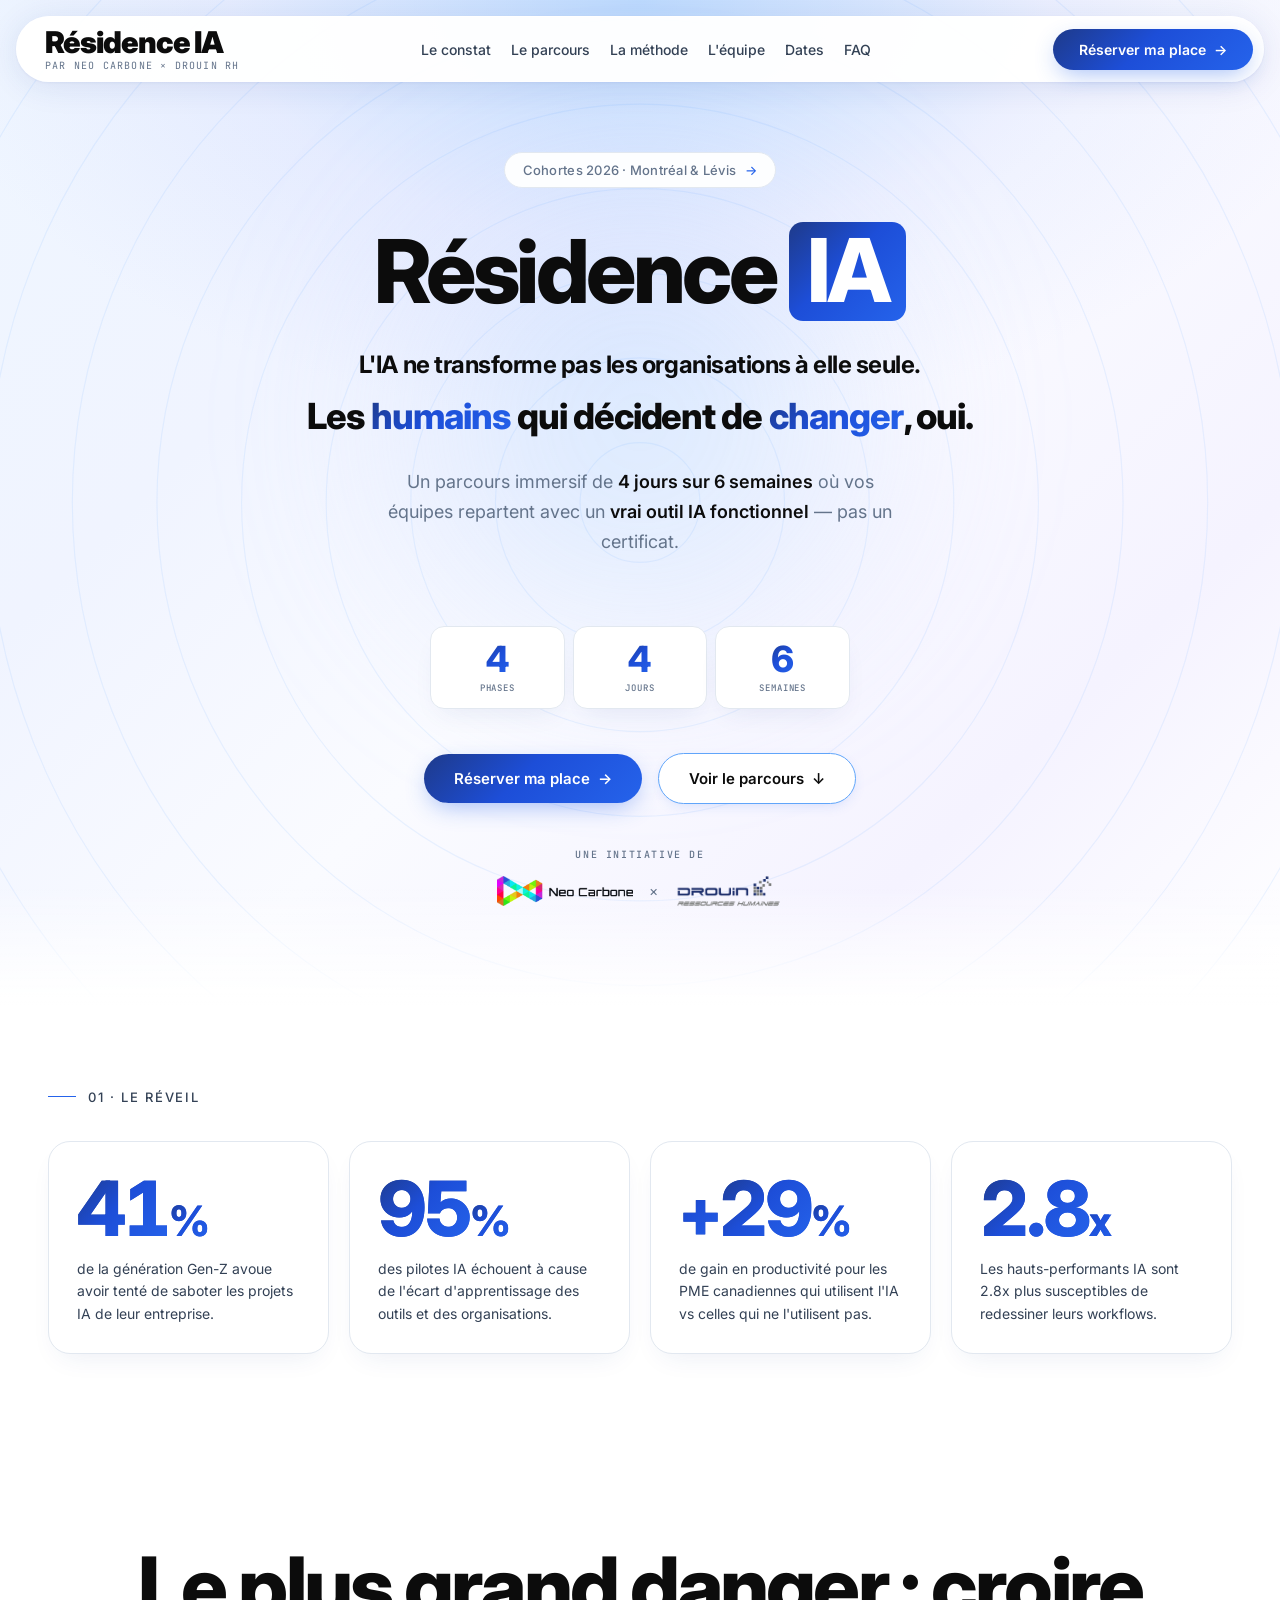
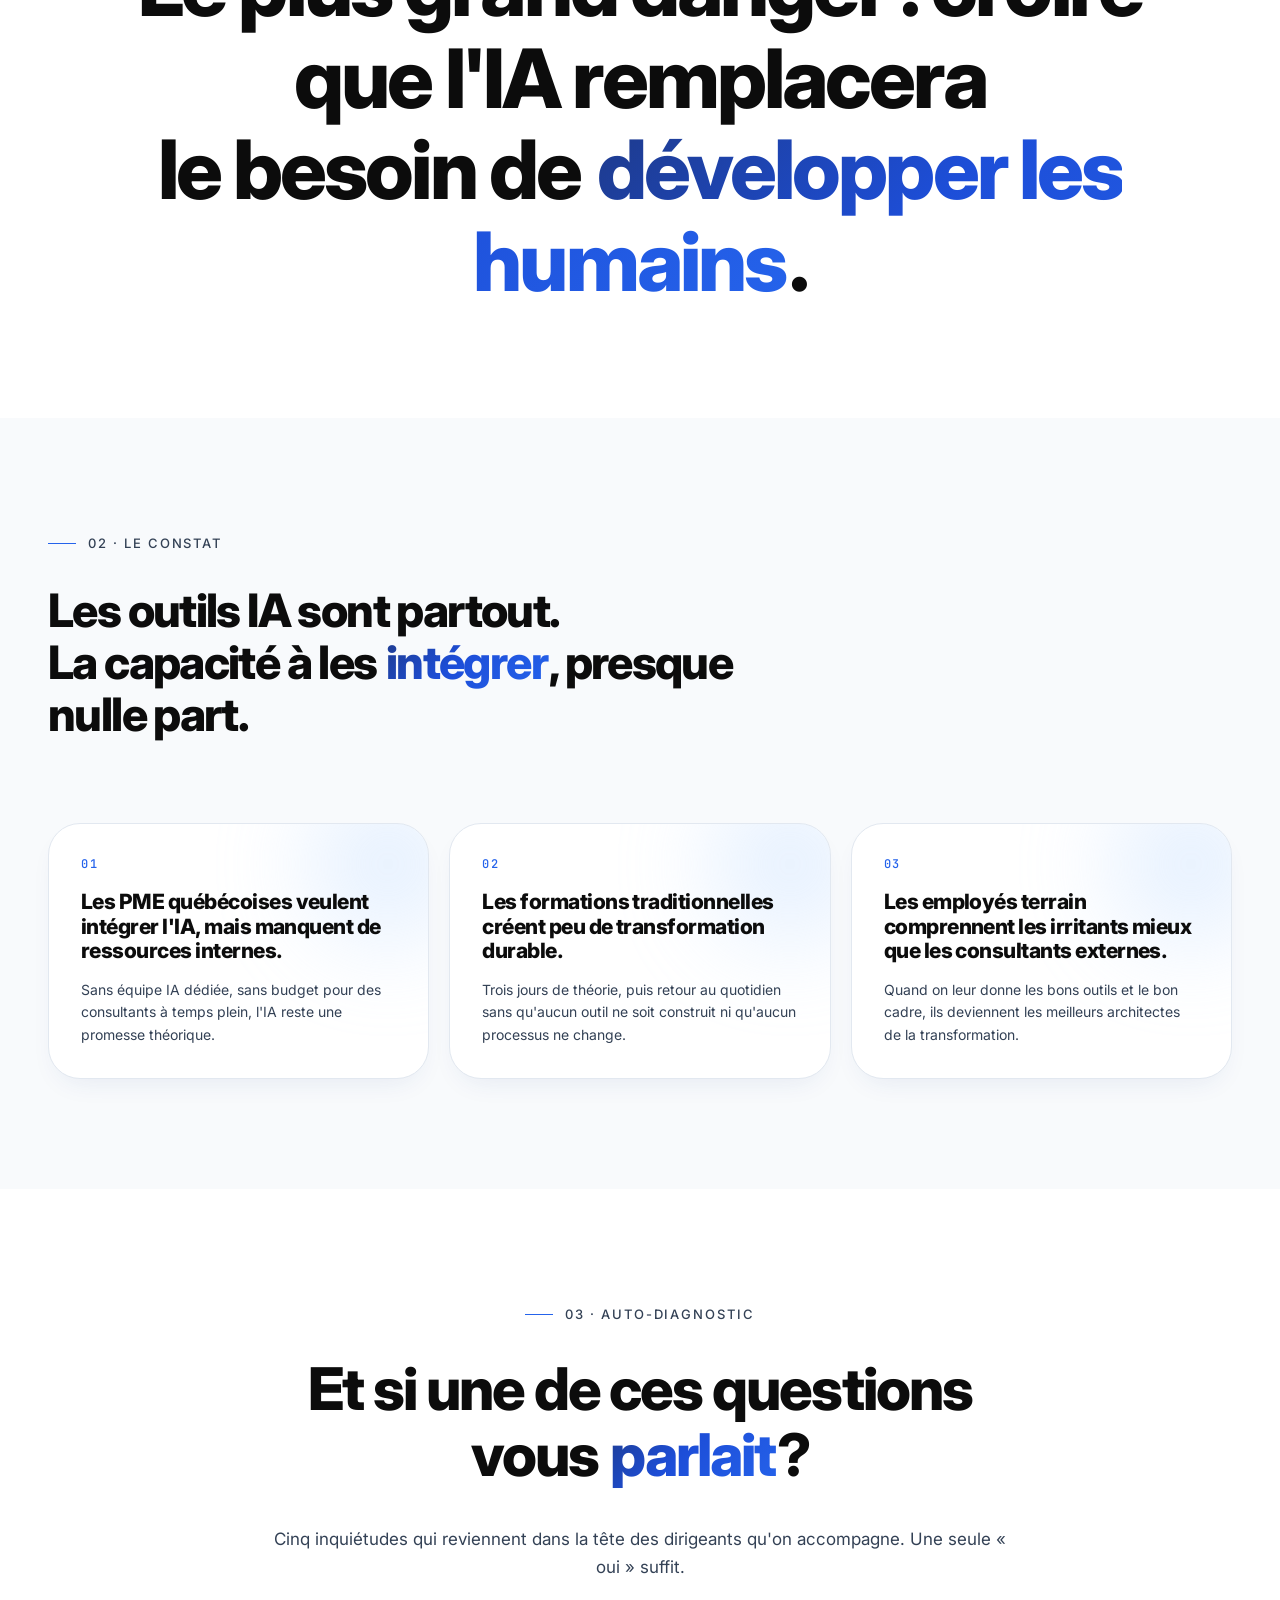
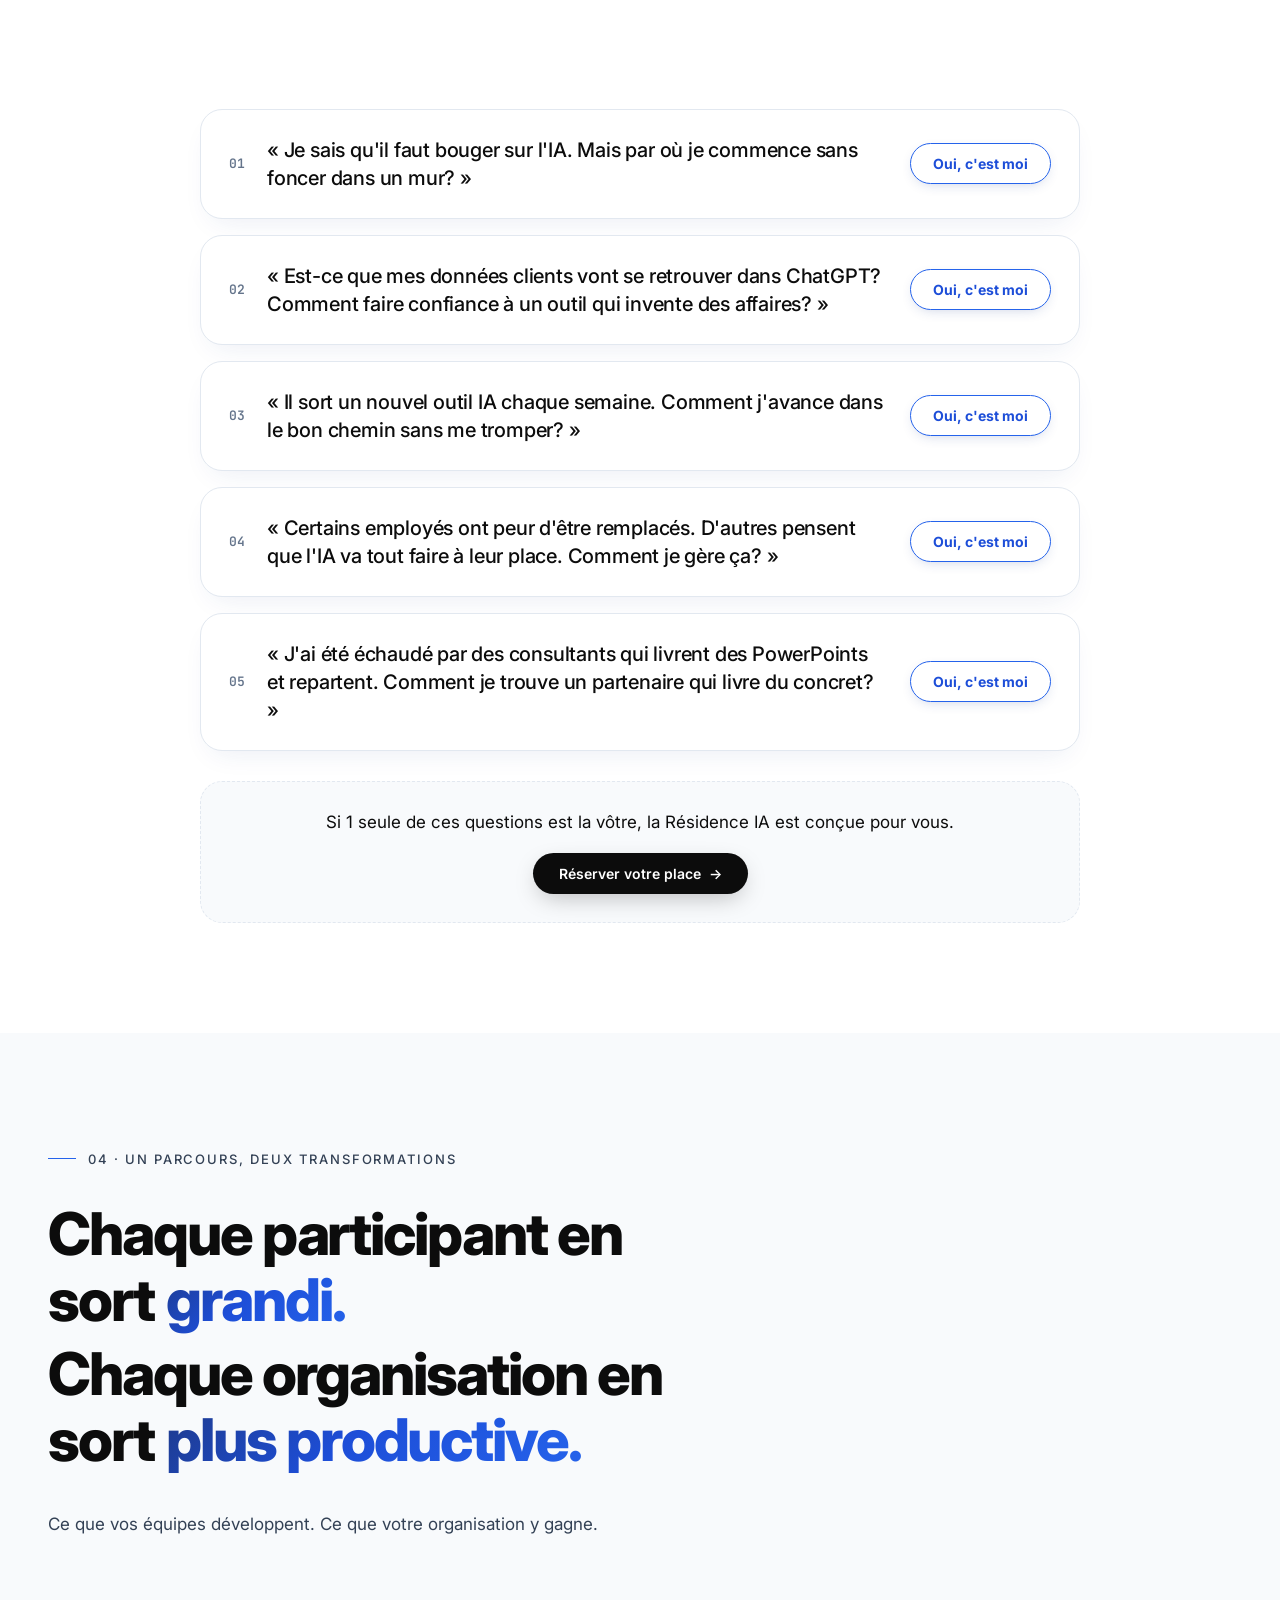
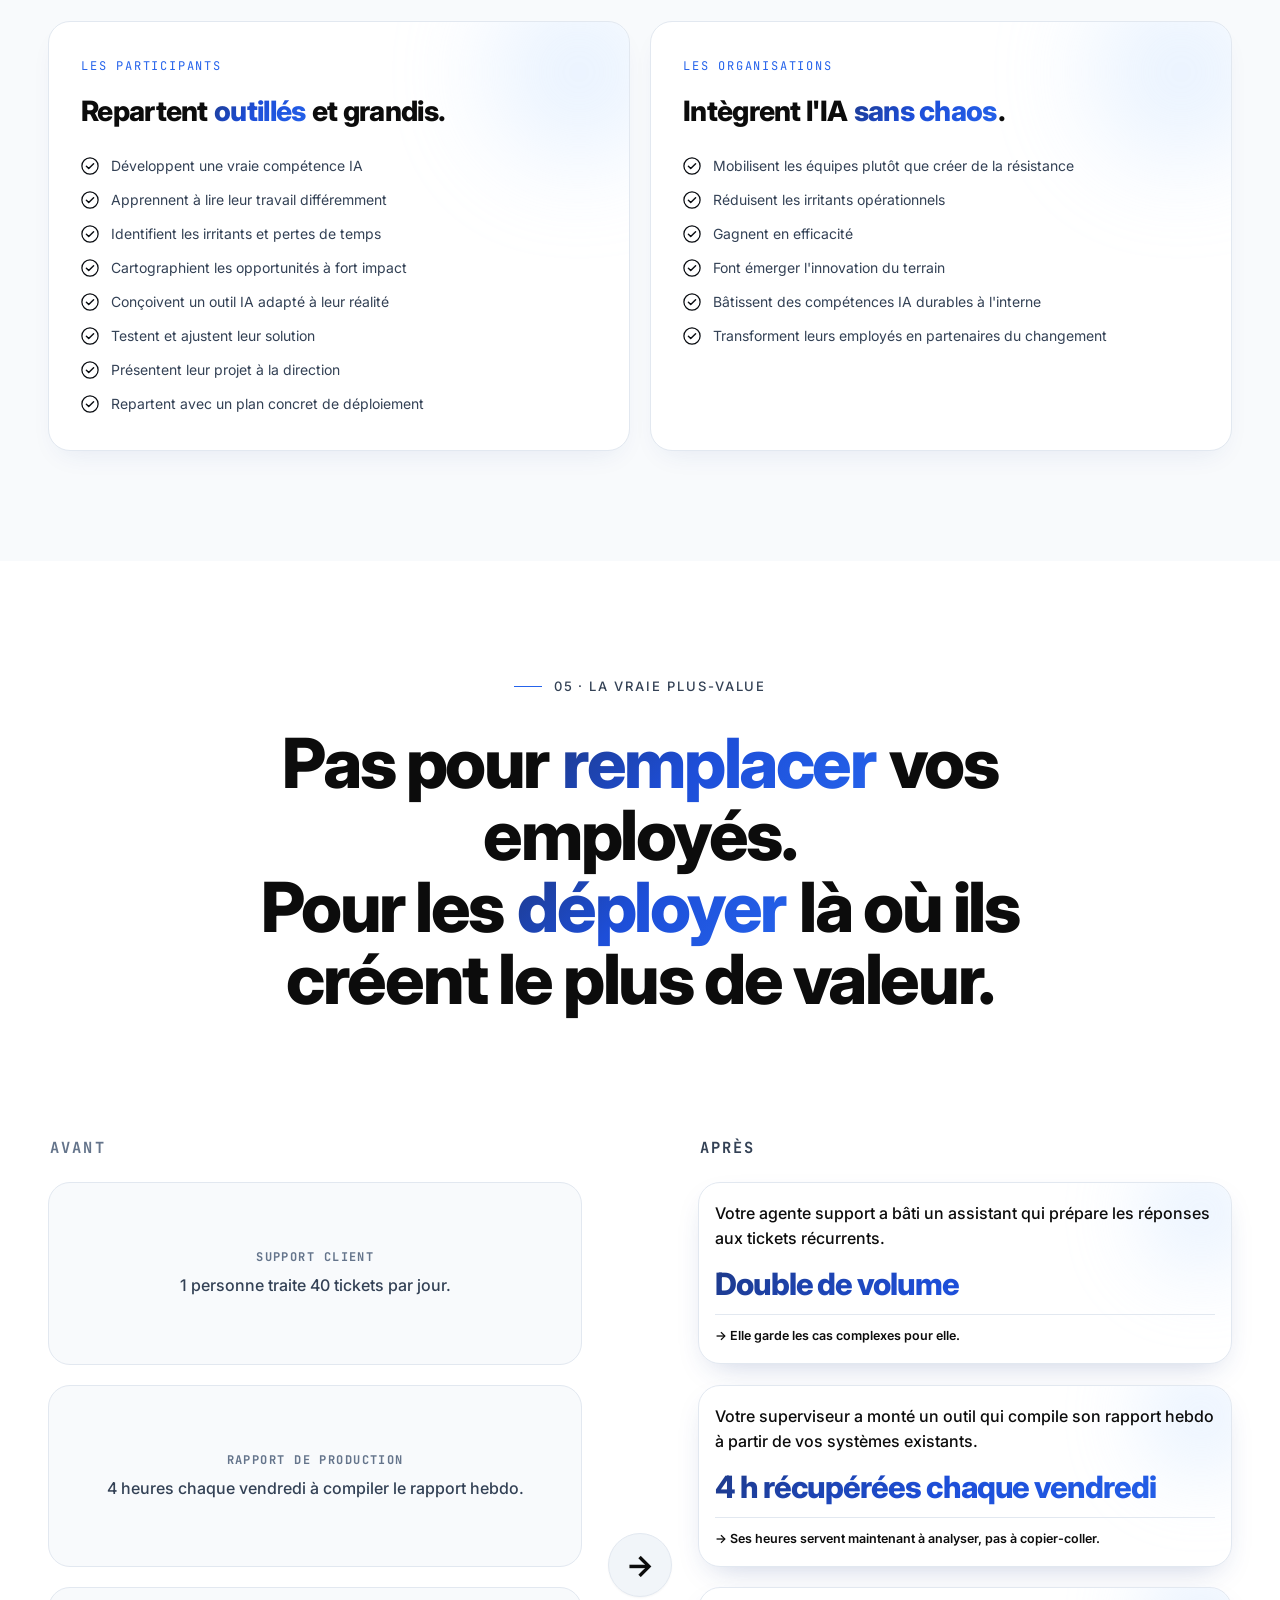
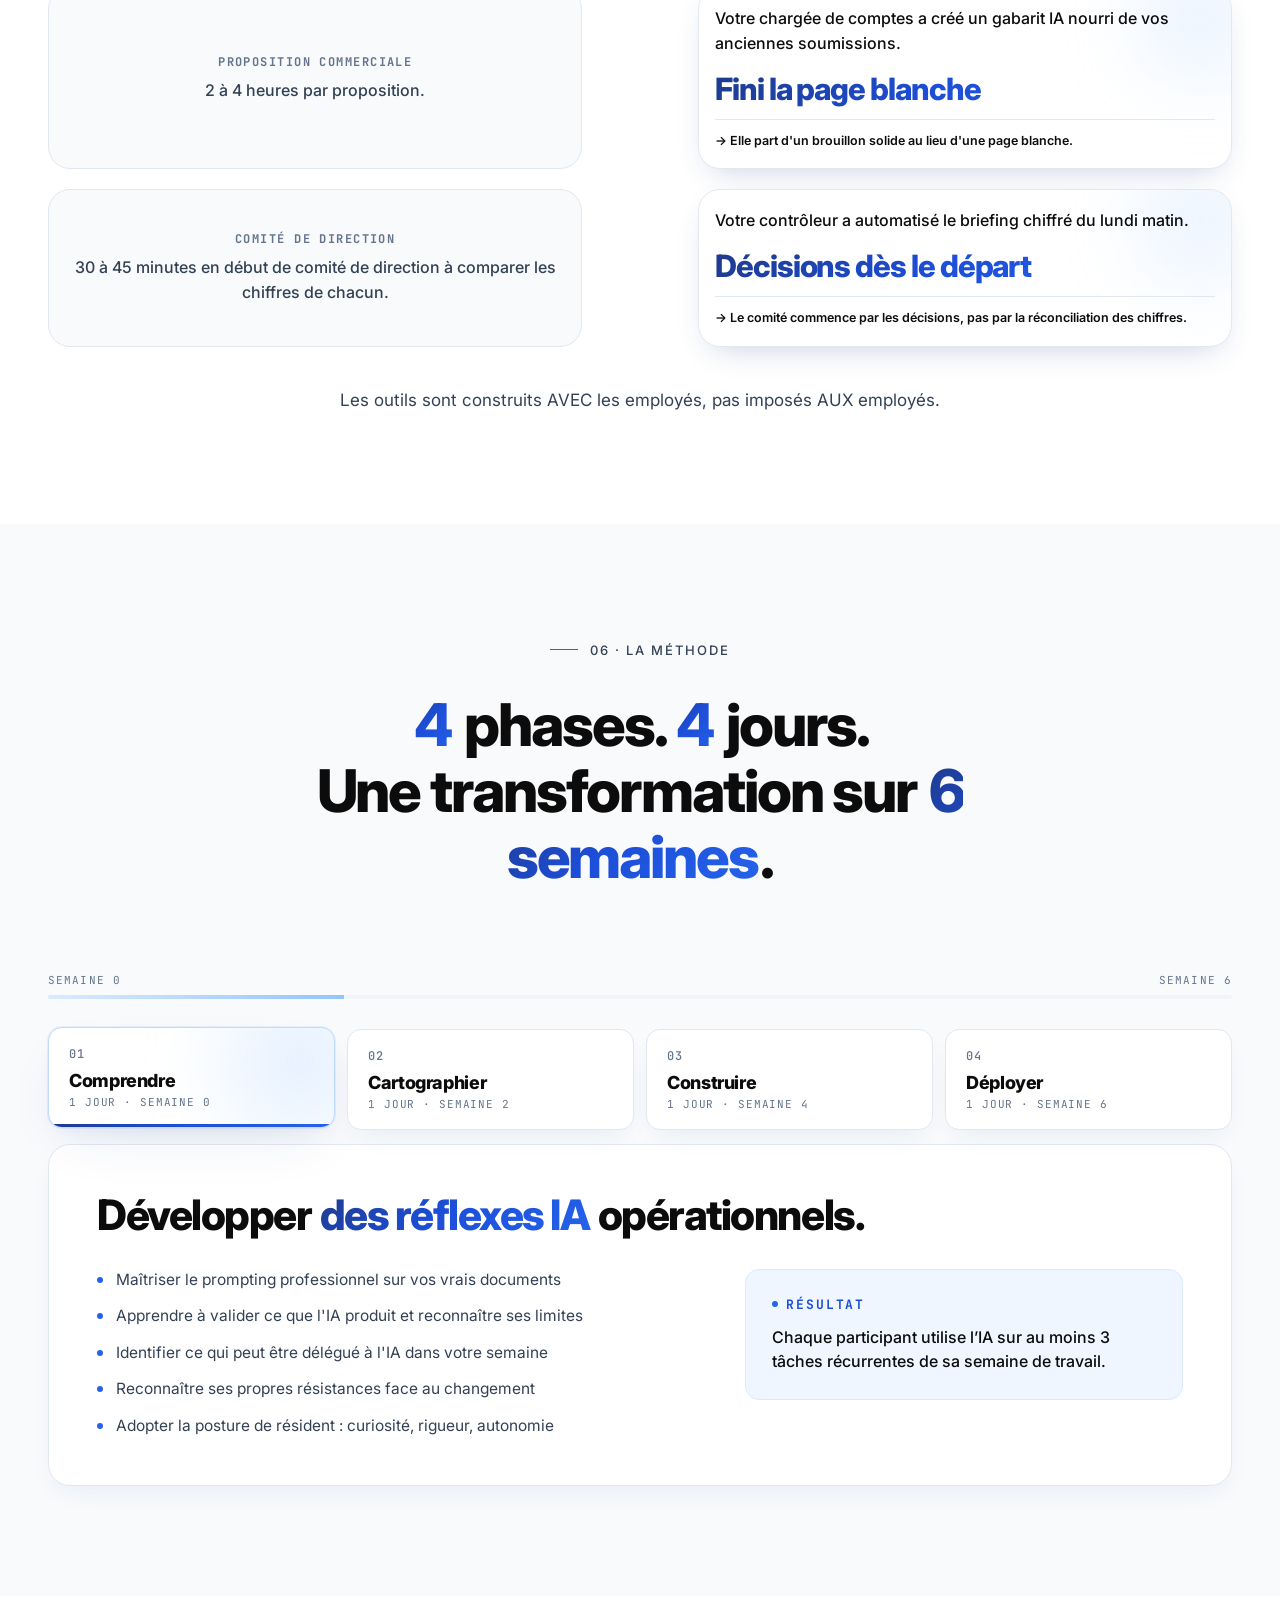
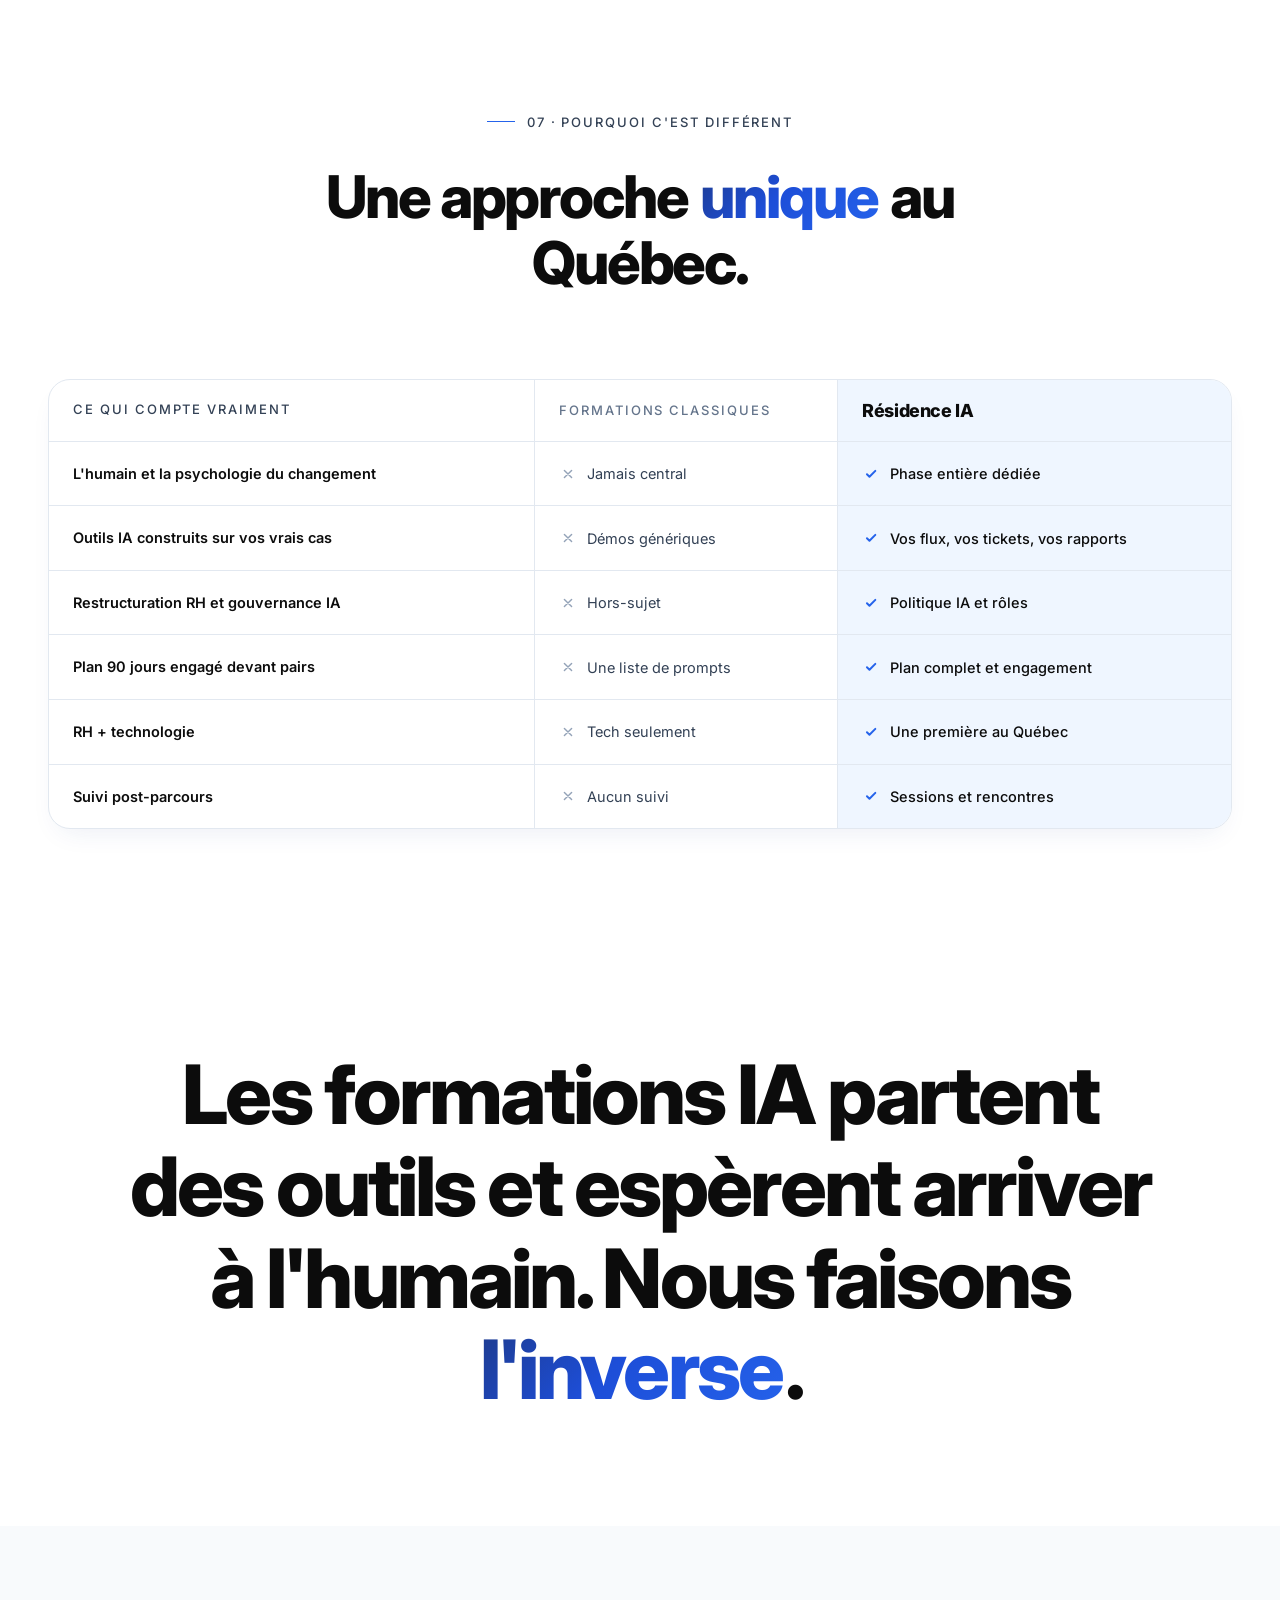
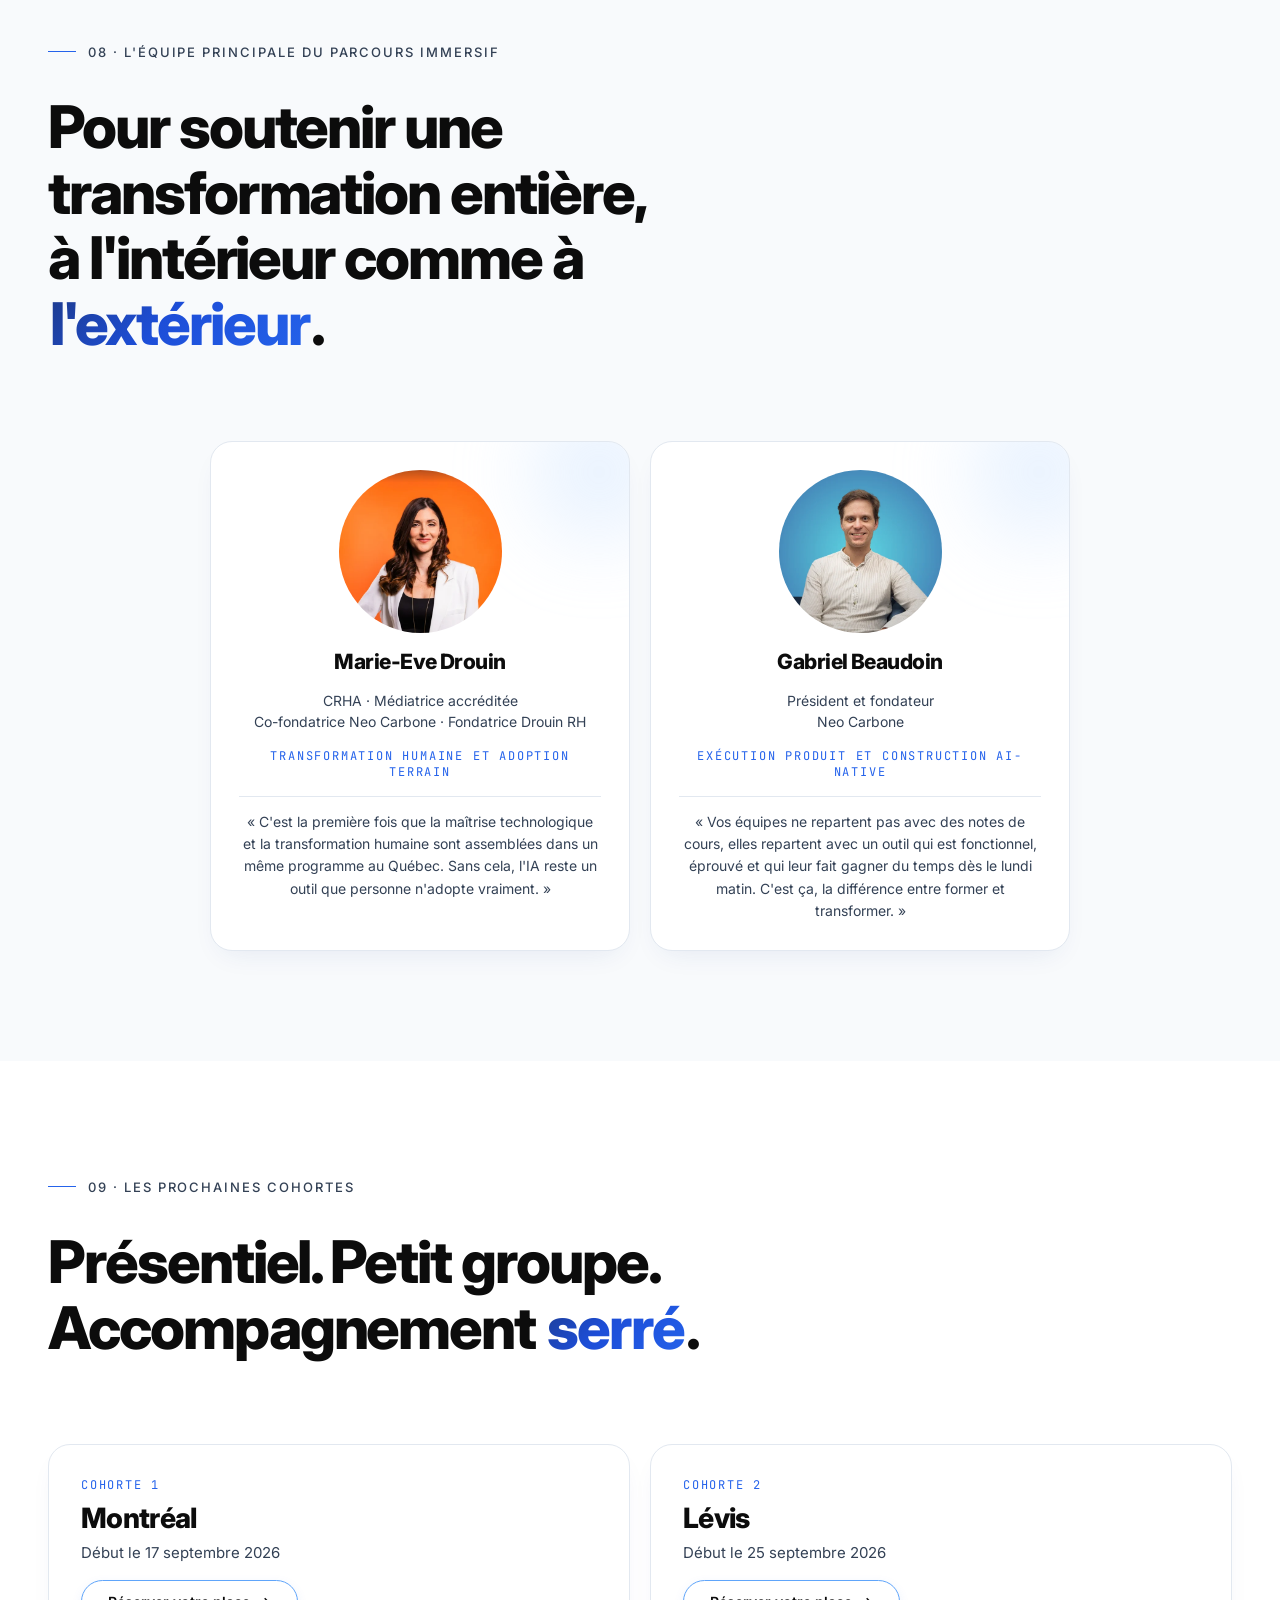
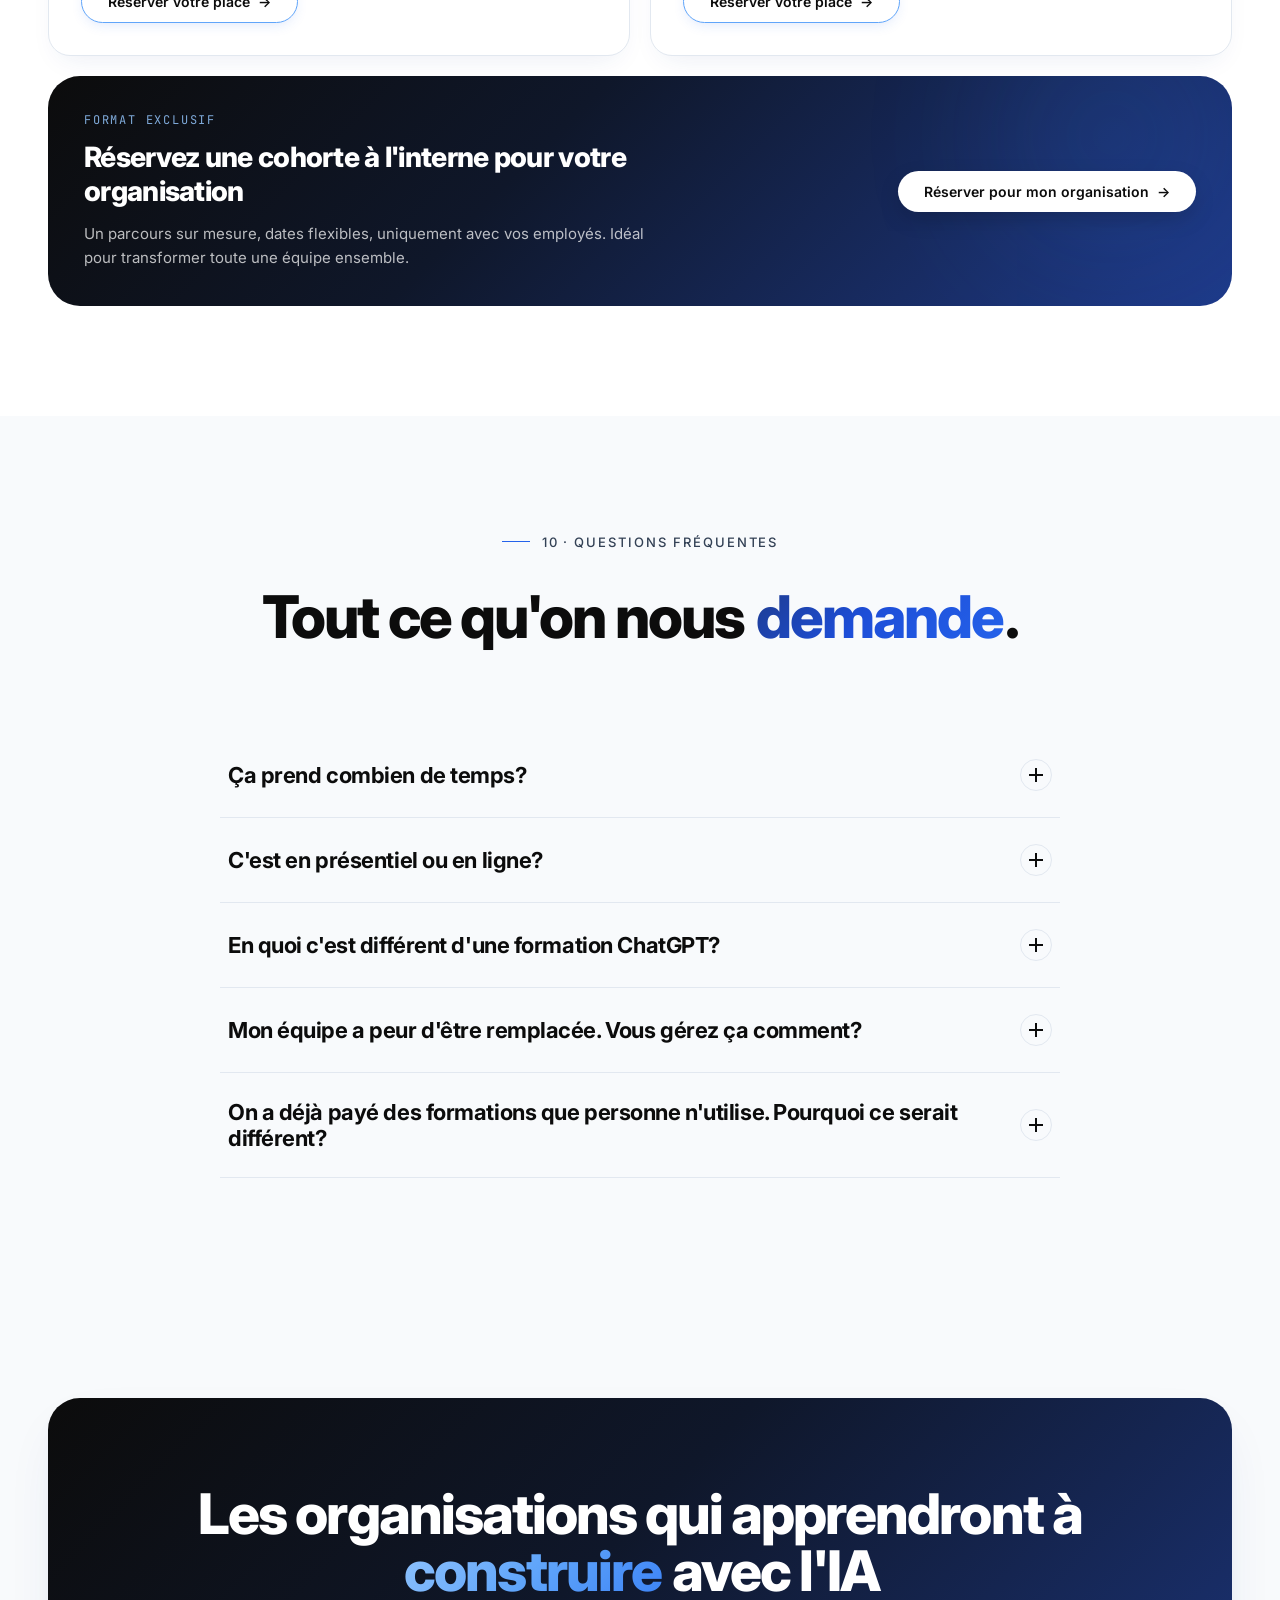
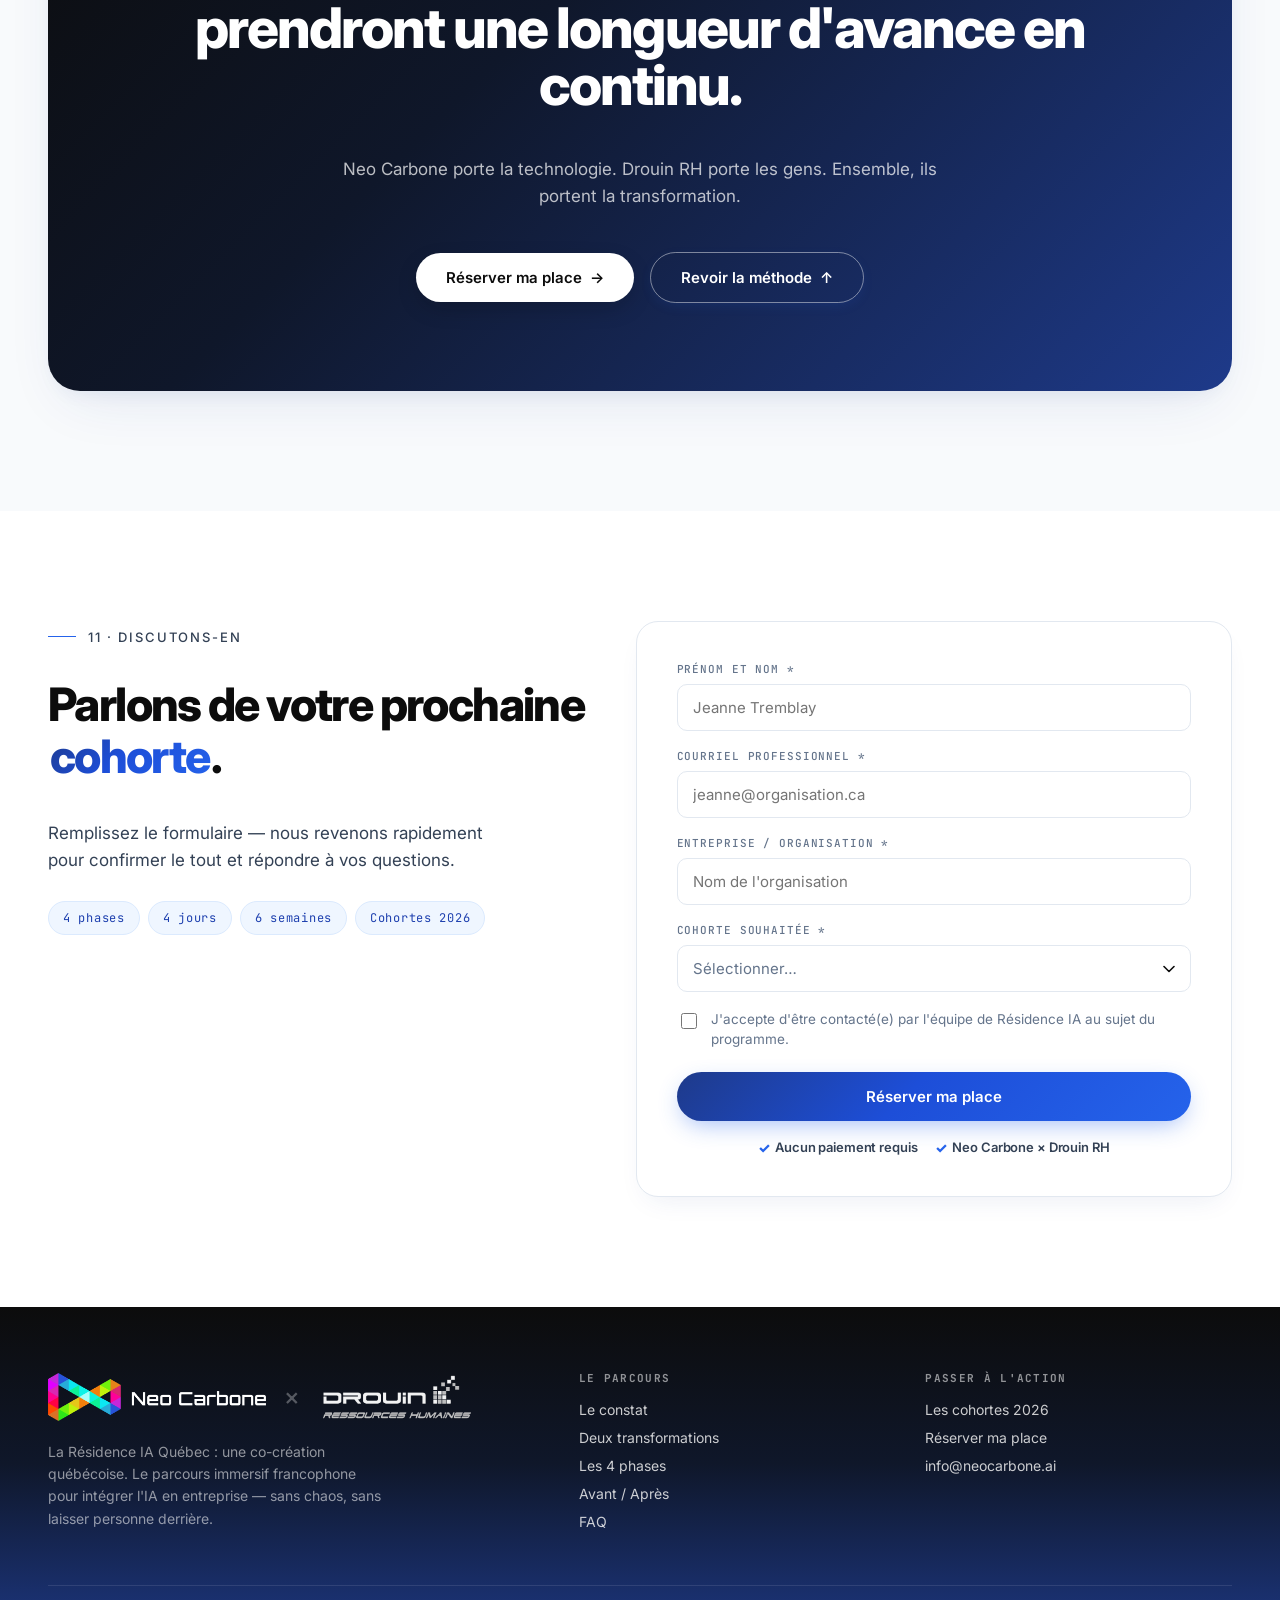
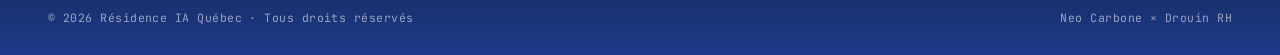
==== commit afc2c5de: "Image de partage Open Graph et métadonnées sociales Visuel 1200×630 dans le style du site (badge IA," ====
--- a/index.html
+++ b/index.html
@@ -4,6 +4,22 @@
 <meta charset="UTF-8">
 <meta name="viewport" content="width=device-width, initial-scale=1">
 <title>Résidence IA · Parcours immersif de transformation IA</title>
+<meta name="description" content="4 phases, 4 jours, 6 semaines — vos équipes repartent avec un vrai outil IA en production, pas un certificat. Une initiative de Neo Carbone × Drouin RH.">
+<link rel="canonical" href="https://residenceia.ca/">
+<meta property="og:type" content="website">
+<meta property="og:url" content="https://residenceia.ca/">
+<meta property="og:site_name" content="Résidence IA">
+<meta property="og:locale" content="fr_CA">
+<meta property="og:title" content="Résidence IA · Parcours immersif de transformation IA">
+<meta property="og:description" content="4 phases, 4 jours, 6 semaines — vos équipes repartent avec un vrai outil IA en production, pas un certificat. Une initiative de Neo Carbone × Drouin RH.">
+<meta property="og:image" content="https://residenceia.ca/assets/og-image.png">
+<meta property="og:image:width" content="1200">
+<meta property="og:image:height" content="630">
+<meta property="og:image:alt" content="Résidence IA — Parcours immersif, cohortes 2026. Une initiative de Neo Carbone × Drouin RH.">
+<meta name="twitter:card" content="summary_large_image">
+<meta name="twitter:title" content="Résidence IA · Parcours immersif de transformation IA">
+<meta name="twitter:description" content="4 phases, 4 jours, 6 semaines — vos équipes repartent avec un vrai outil IA en production, pas un certificat.">
+<meta name="twitter:image" content="https://residenceia.ca/assets/og-image.png">
 <link rel="icon" type="image/svg+xml" href="assets/favicon.svg">
 <link rel="icon" type="image/png" sizes="32x32" href="assets/favicon-32.png">
 <link rel="apple-touch-icon" href="assets/apple-touch-icon.png">
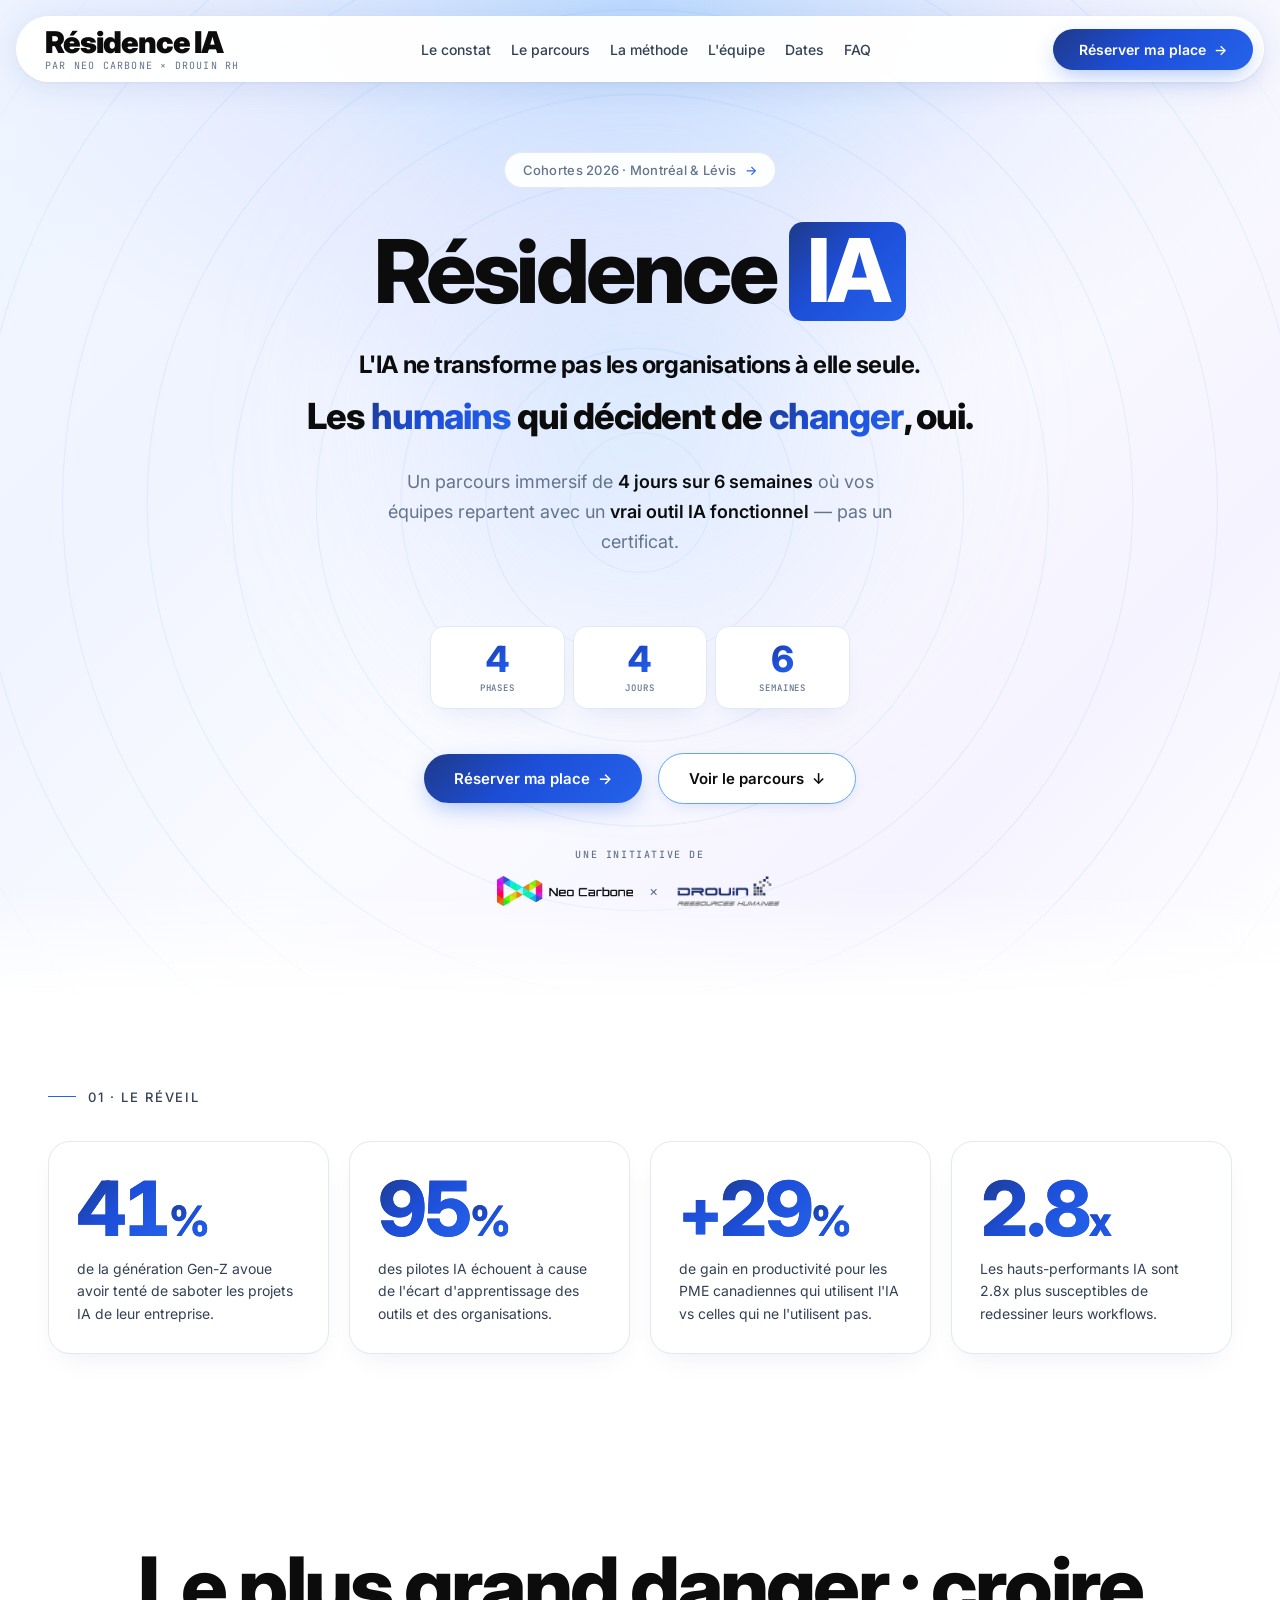
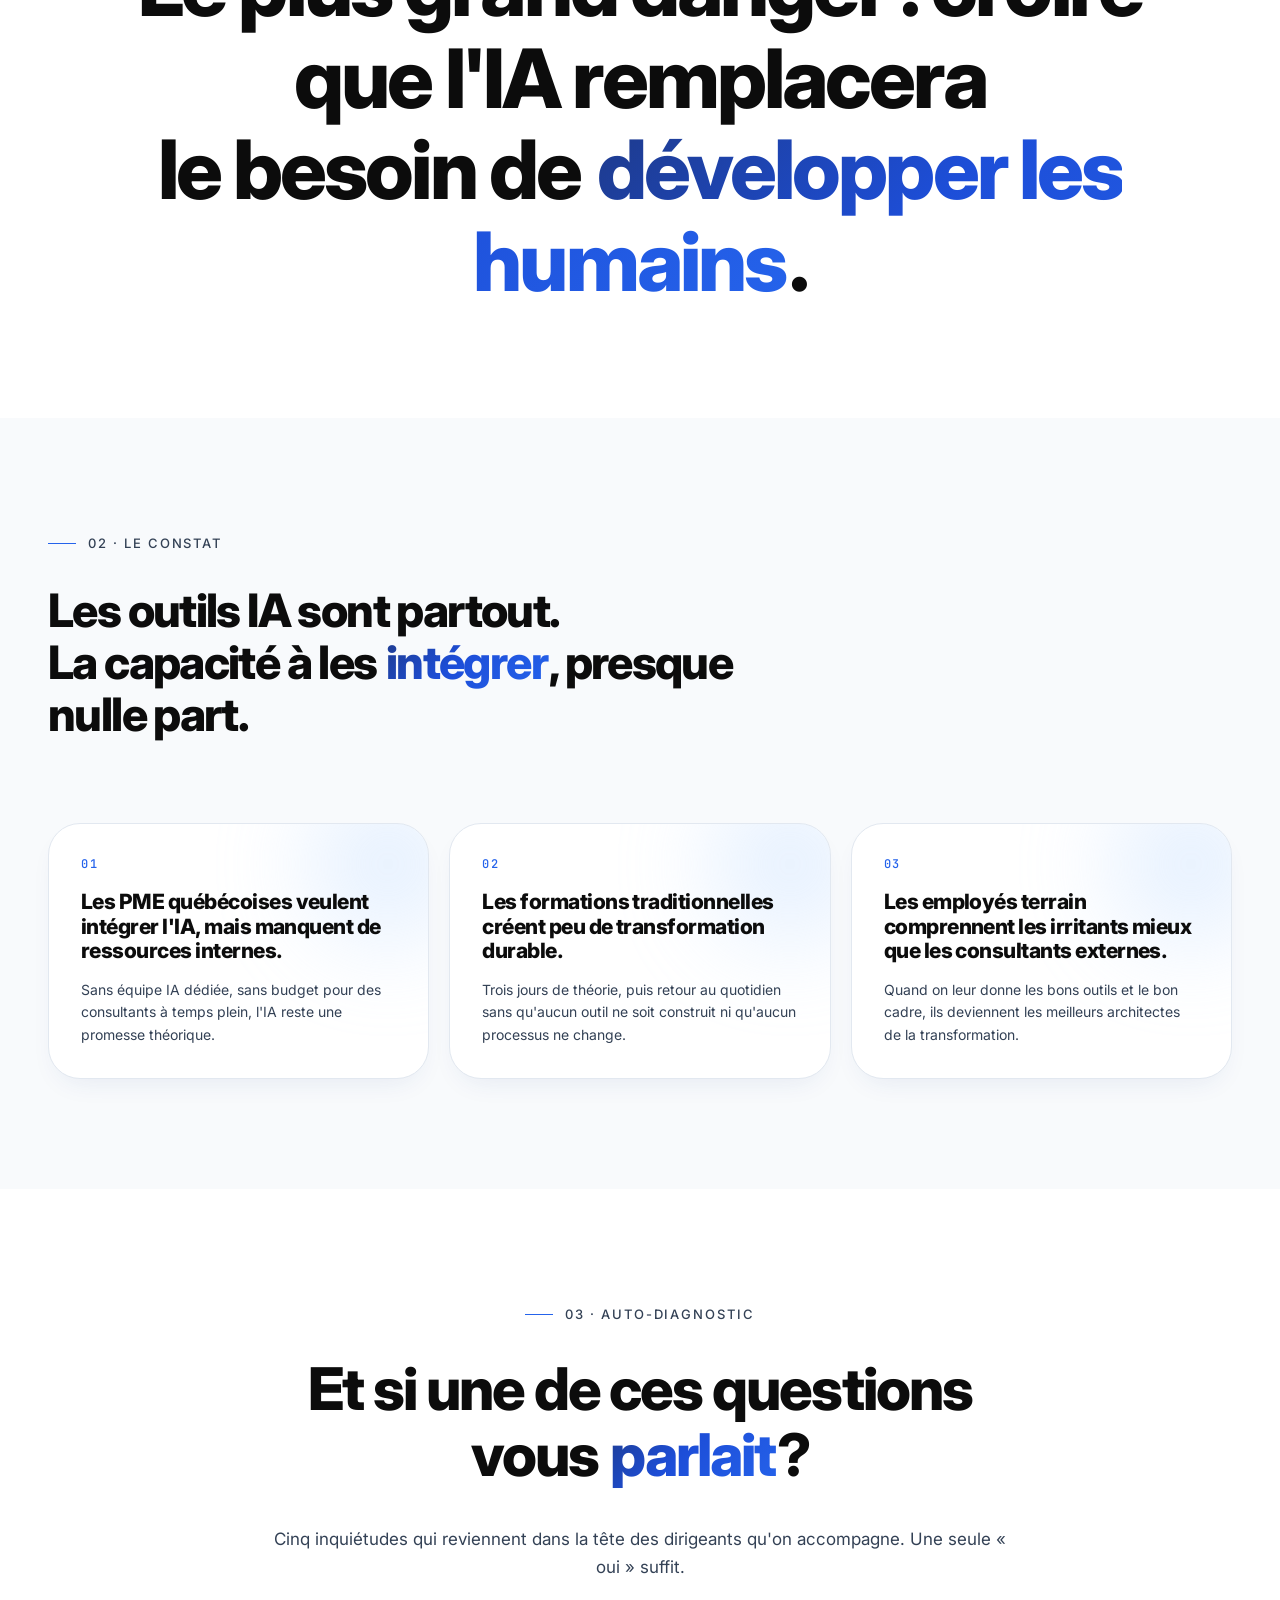
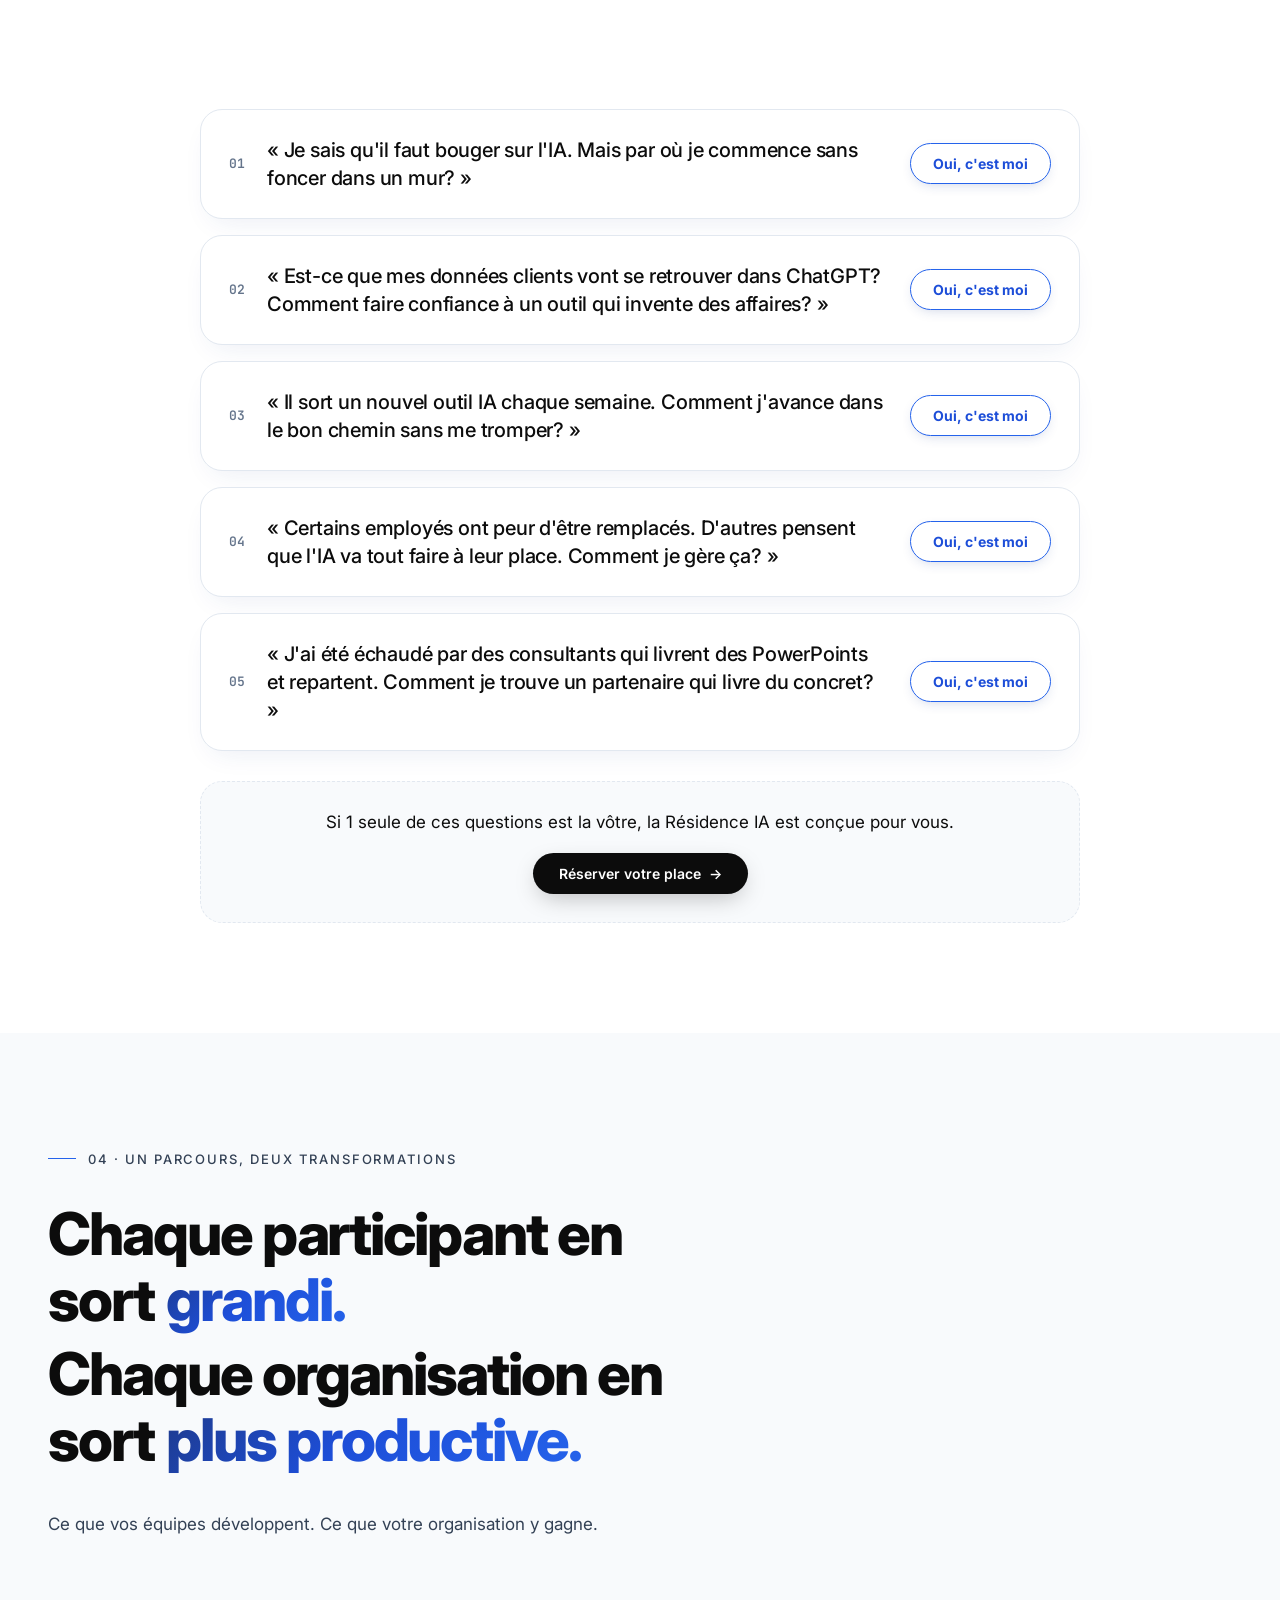
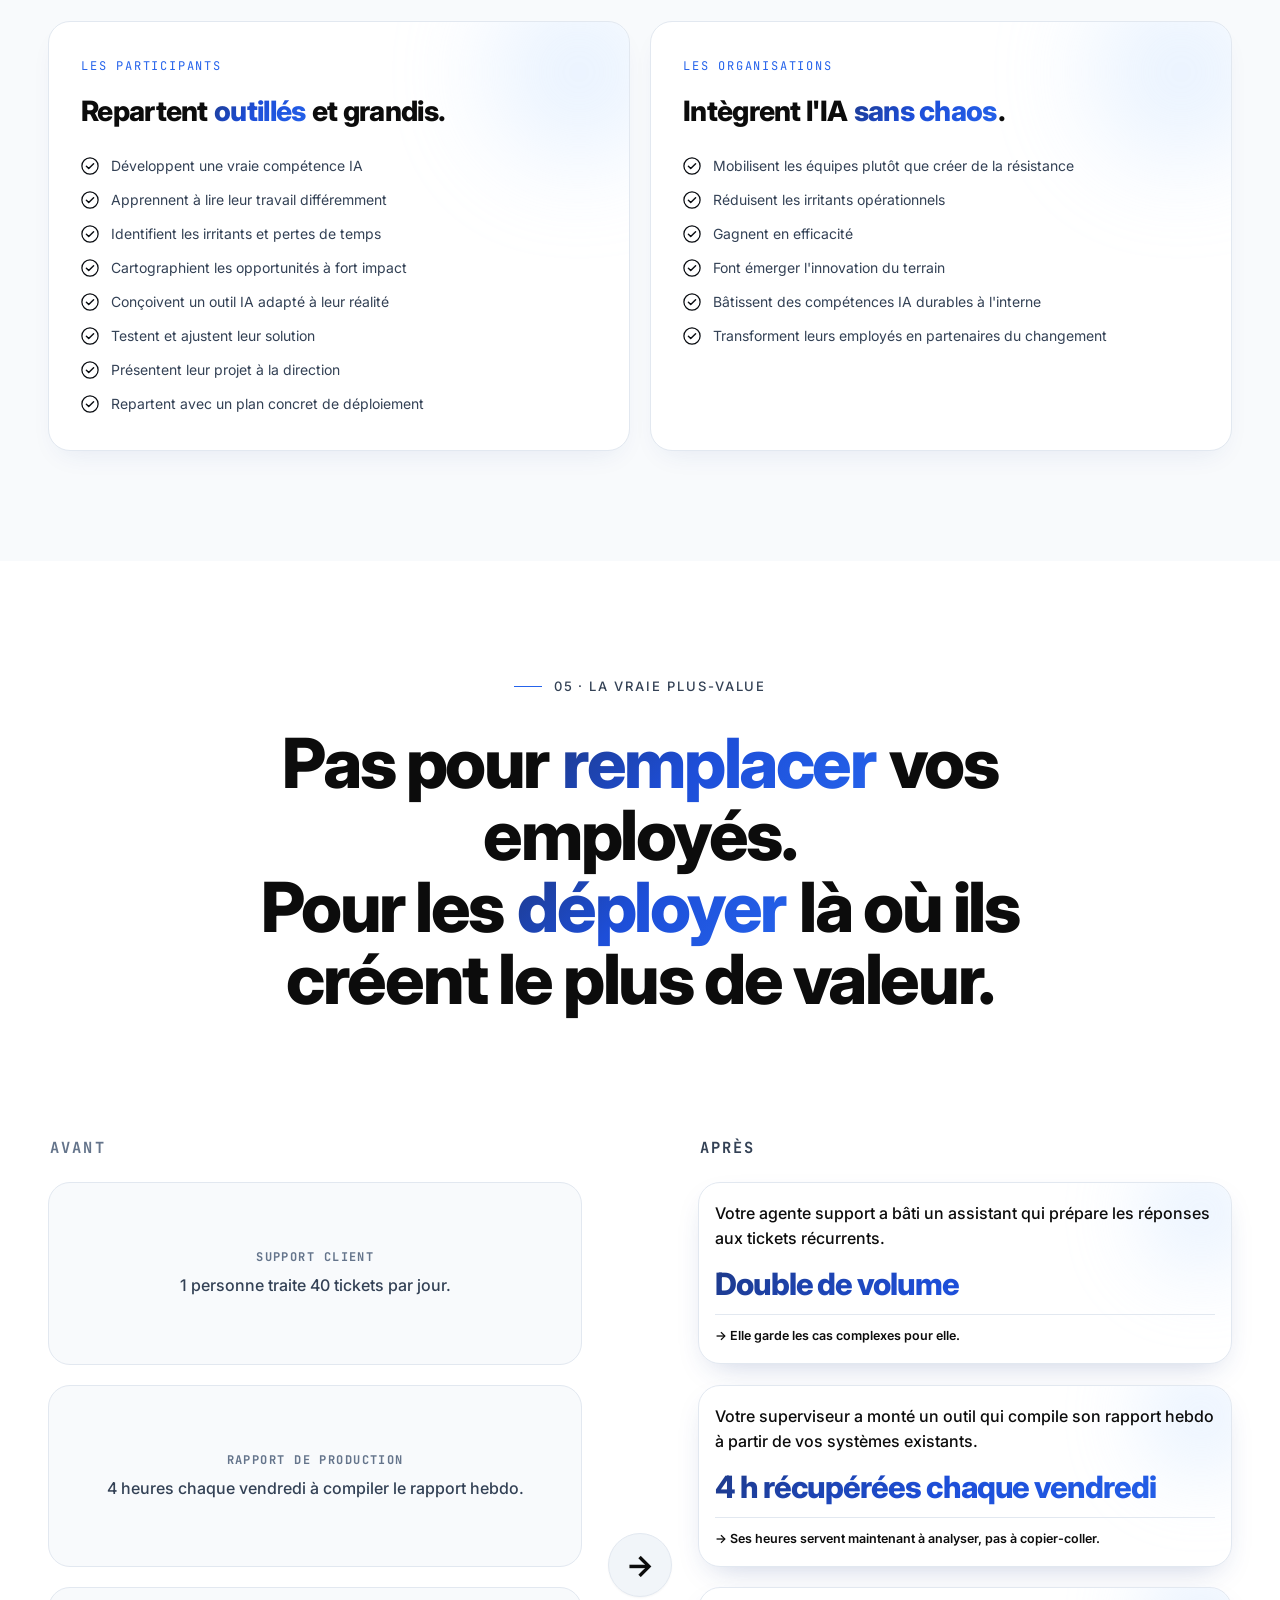
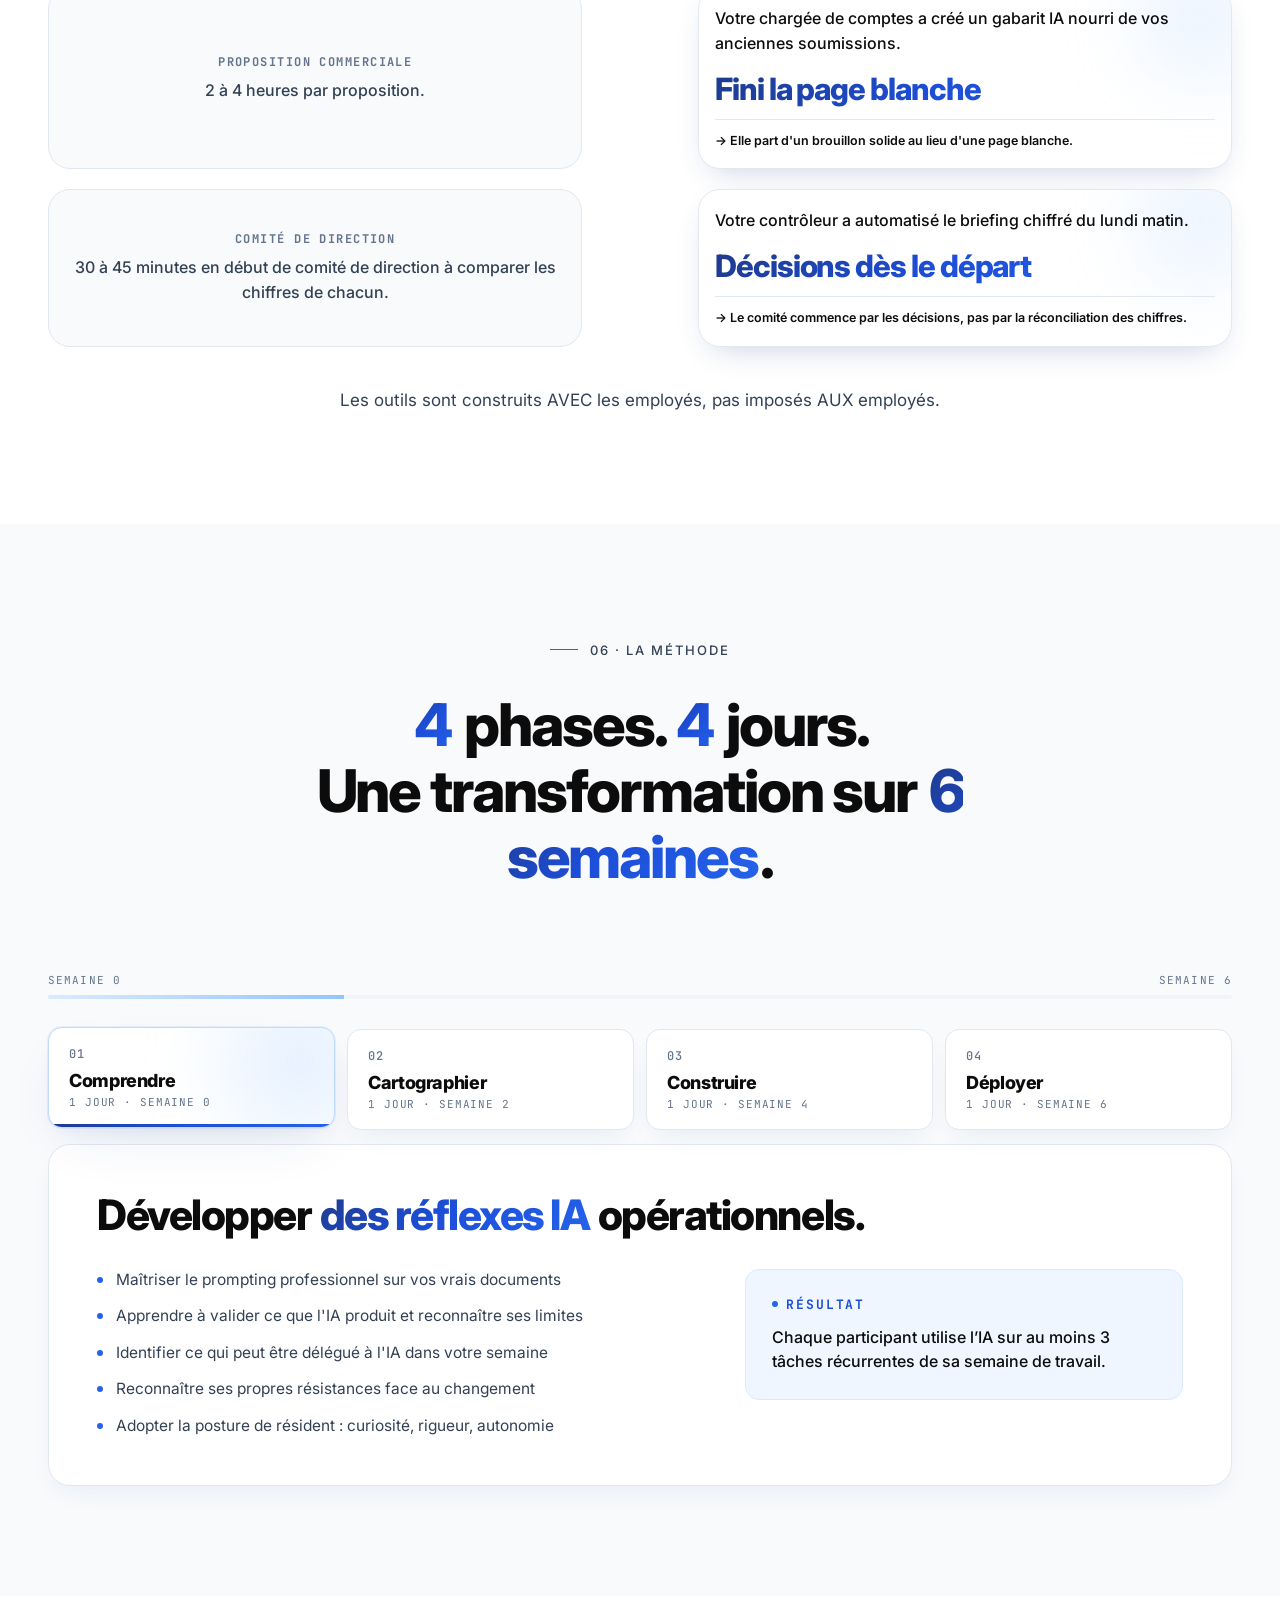
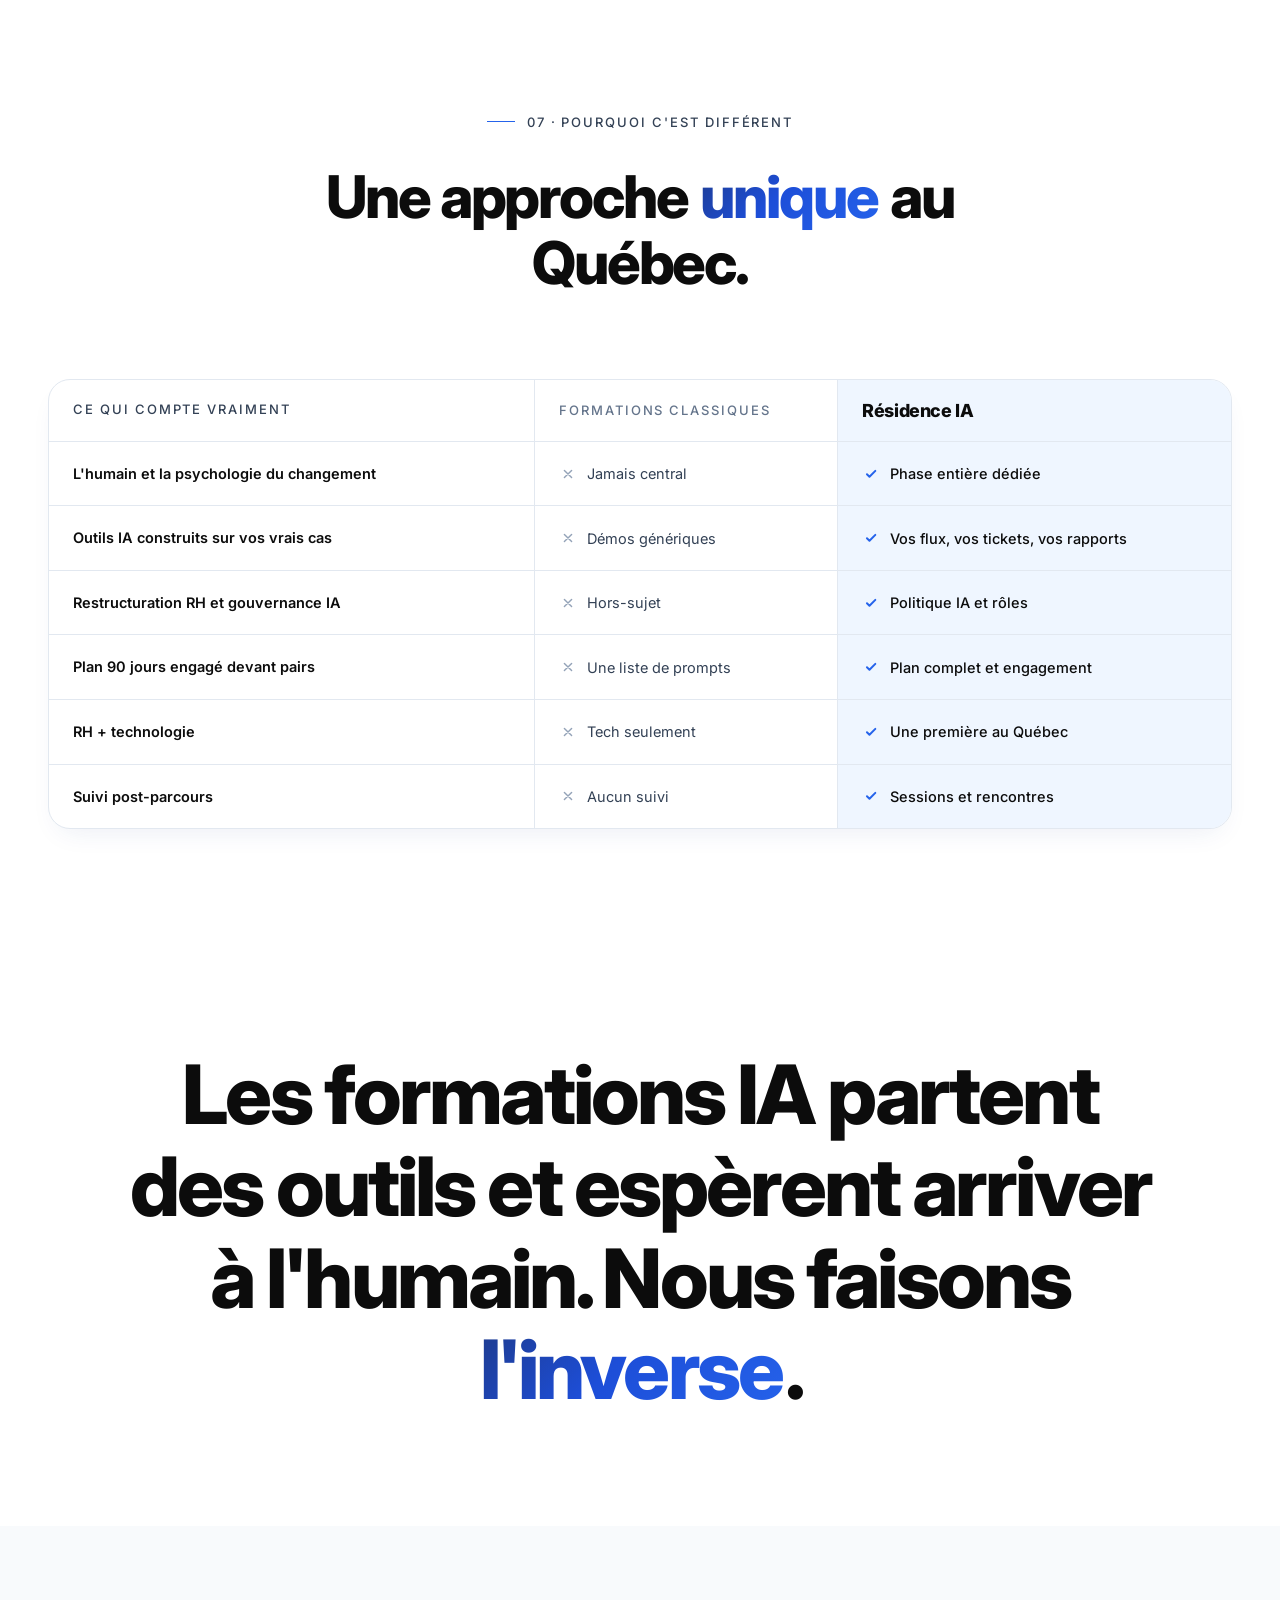
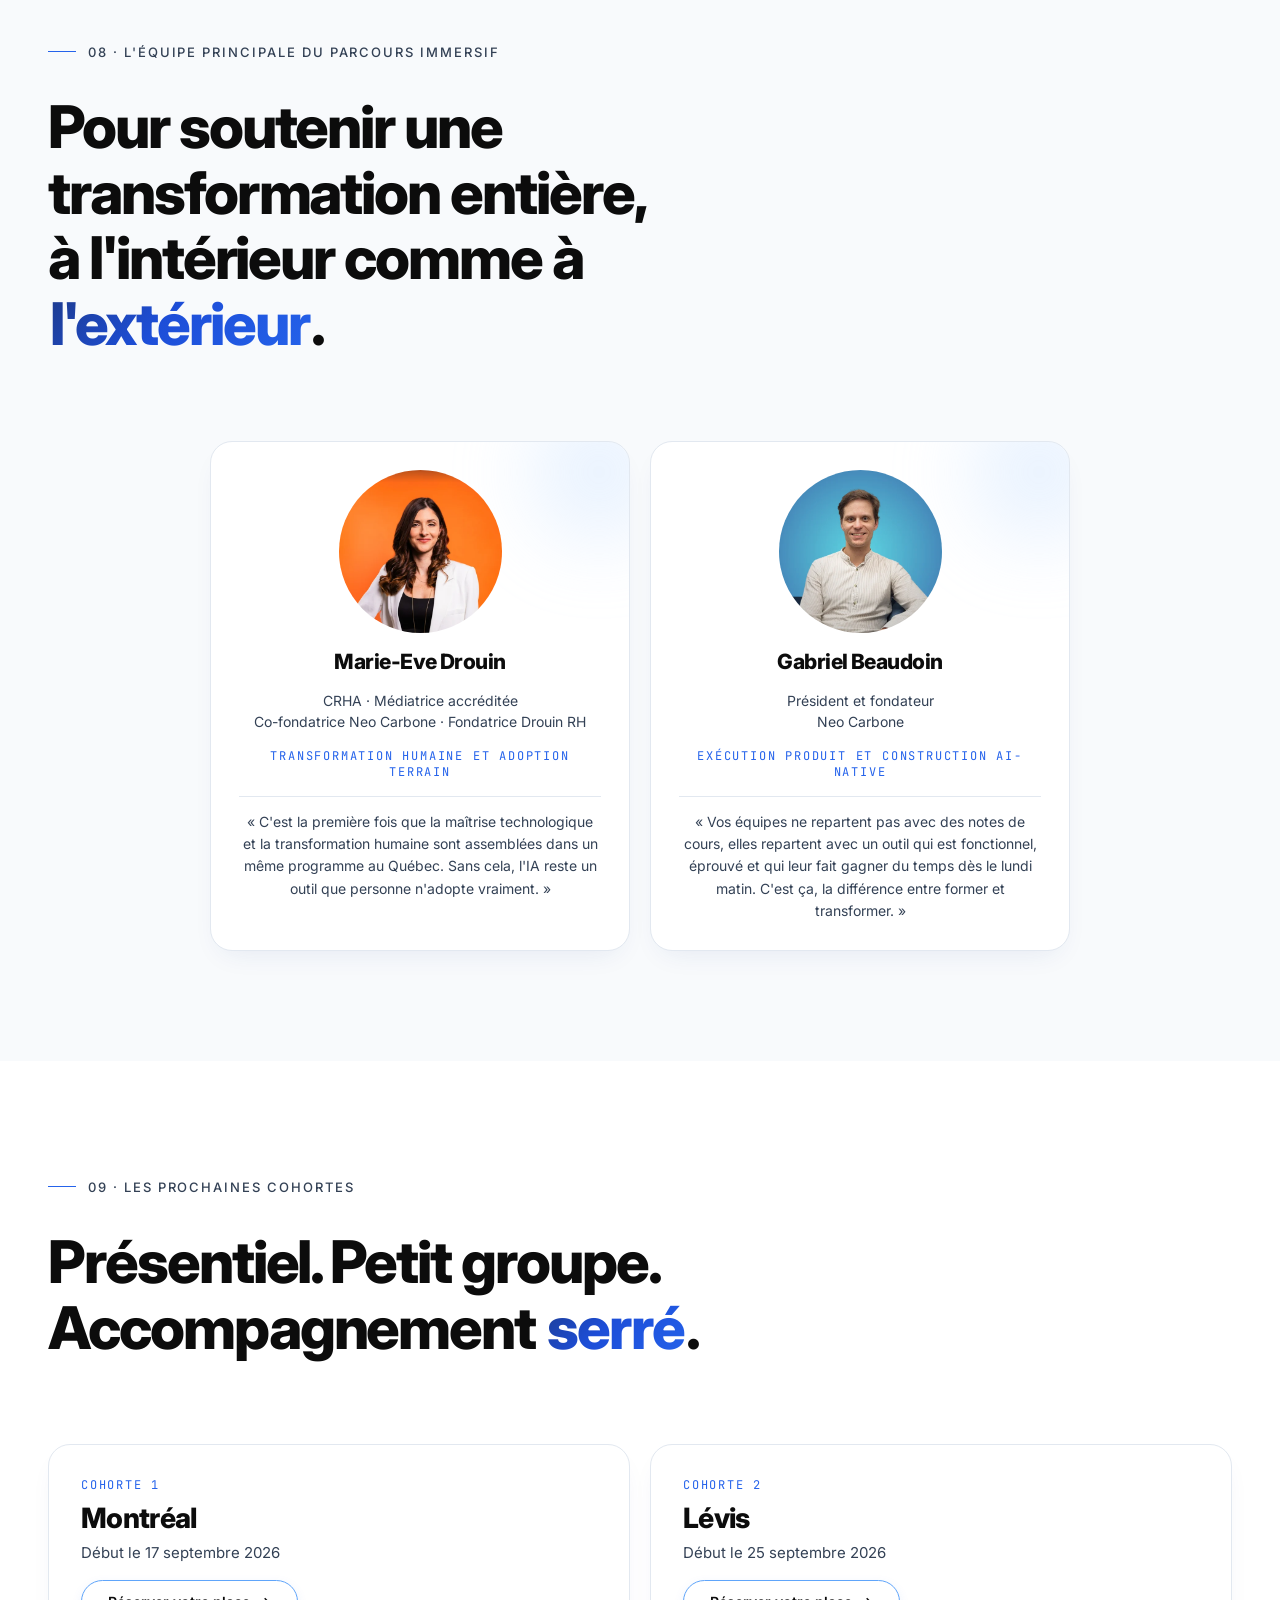
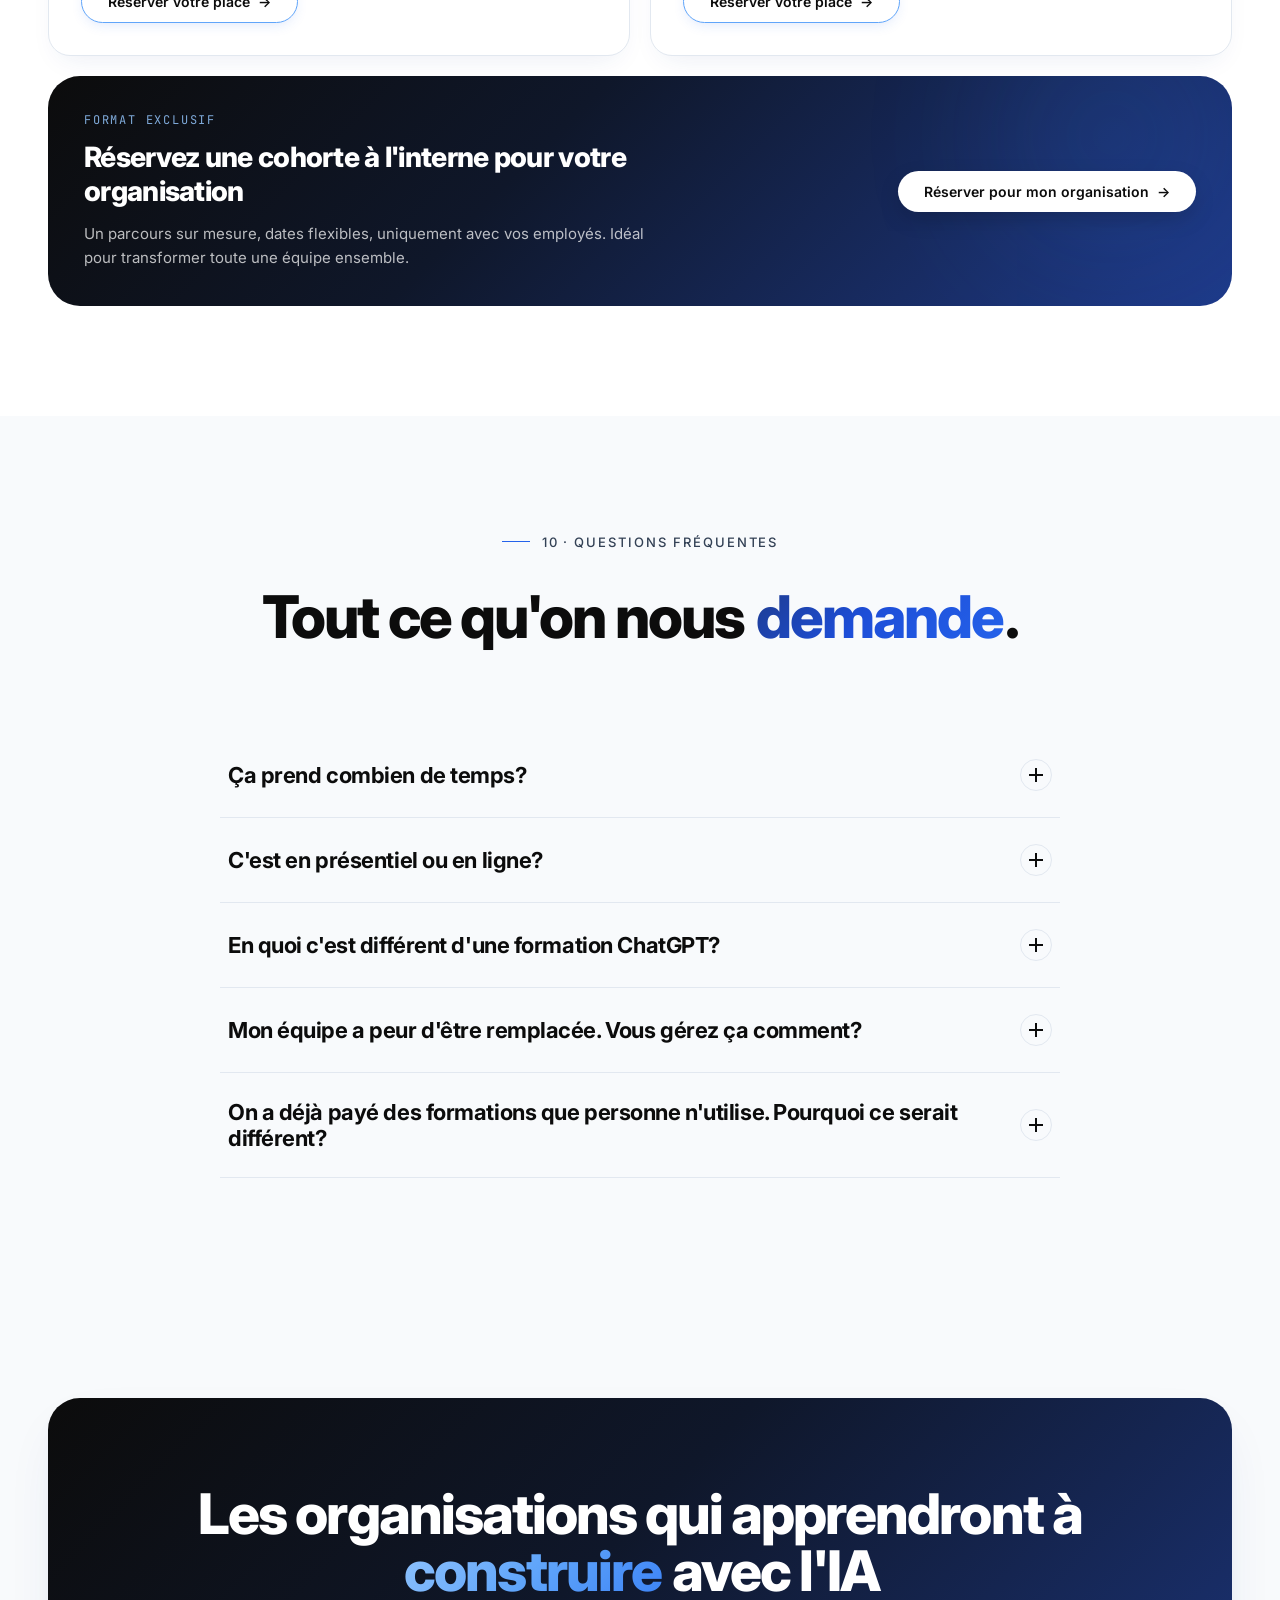
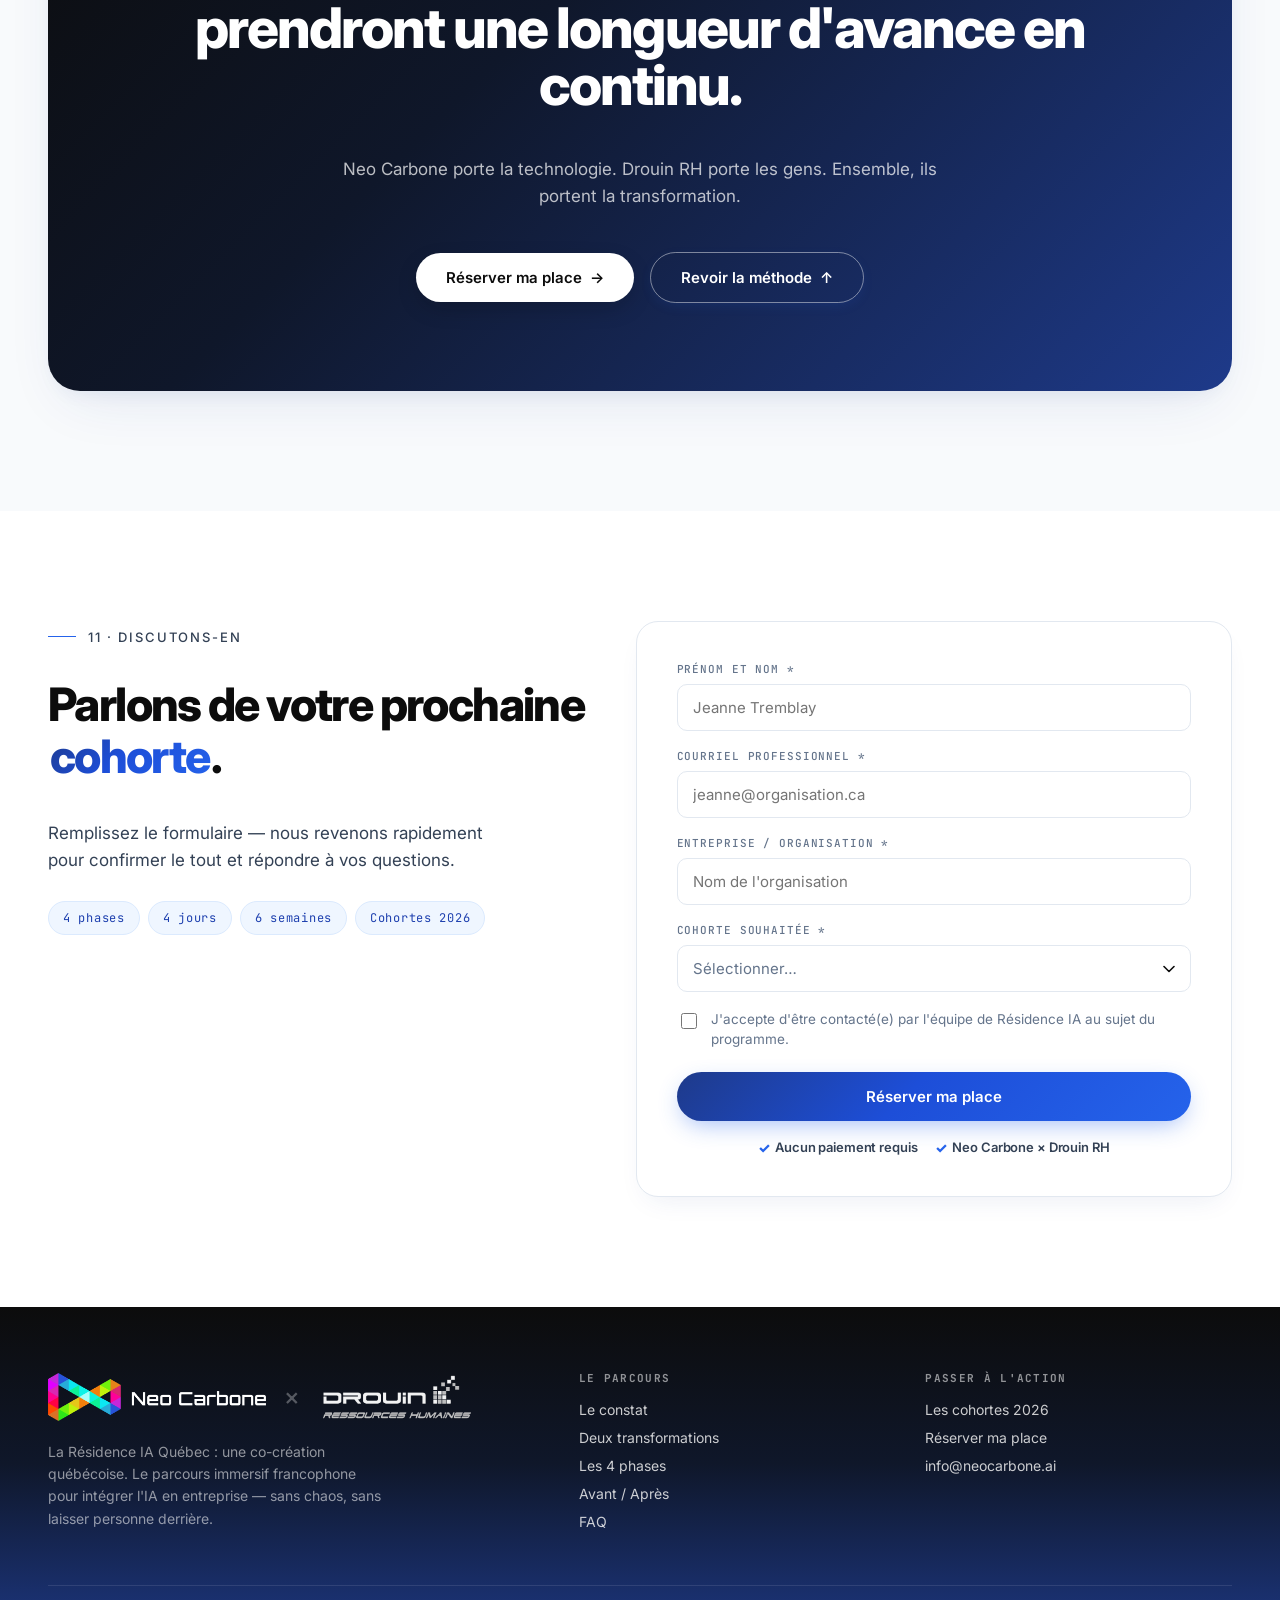
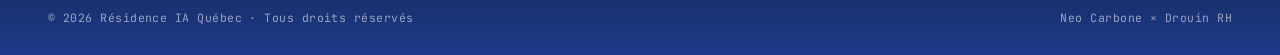
==== commit 6b743350: "Cache-bust de l'image OG (v=2) Co-authored-by: Cursor <cursoragent@cursor.com>" ====
--- a/index.html
+++ b/index.html
@@ -12,14 +12,14 @@
 <meta property="og:locale" content="fr_CA">
 <meta property="og:title" content="Résidence IA · Parcours immersif de transformation IA">
 <meta property="og:description" content="4 phases, 4 jours, 6 semaines — vos équipes repartent avec un vrai outil IA en production, pas un certificat. Une initiative de Neo Carbone × Drouin RH.">
-<meta property="og:image" content="https://residenceia.ca/assets/og-image.png">
+<meta property="og:image" content="https://residenceia.ca/assets/og-image.png?v=2">
 <meta property="og:image:width" content="1200">
 <meta property="og:image:height" content="630">
 <meta property="og:image:alt" content="Résidence IA — Parcours immersif, cohortes 2026. Une initiative de Neo Carbone × Drouin RH.">
 <meta name="twitter:card" content="summary_large_image">
 <meta name="twitter:title" content="Résidence IA · Parcours immersif de transformation IA">
 <meta name="twitter:description" content="4 phases, 4 jours, 6 semaines — vos équipes repartent avec un vrai outil IA en production, pas un certificat.">
-<meta name="twitter:image" content="https://residenceia.ca/assets/og-image.png">
+<meta name="twitter:image" content="https://residenceia.ca/assets/og-image.png?v=2">
 <link rel="icon" type="image/svg+xml" href="assets/favicon.svg">
 <link rel="icon" type="image/png" sizes="32x32" href="assets/favicon-32.png">
 <link rel="apple-touch-icon" href="assets/apple-touch-icon.png">
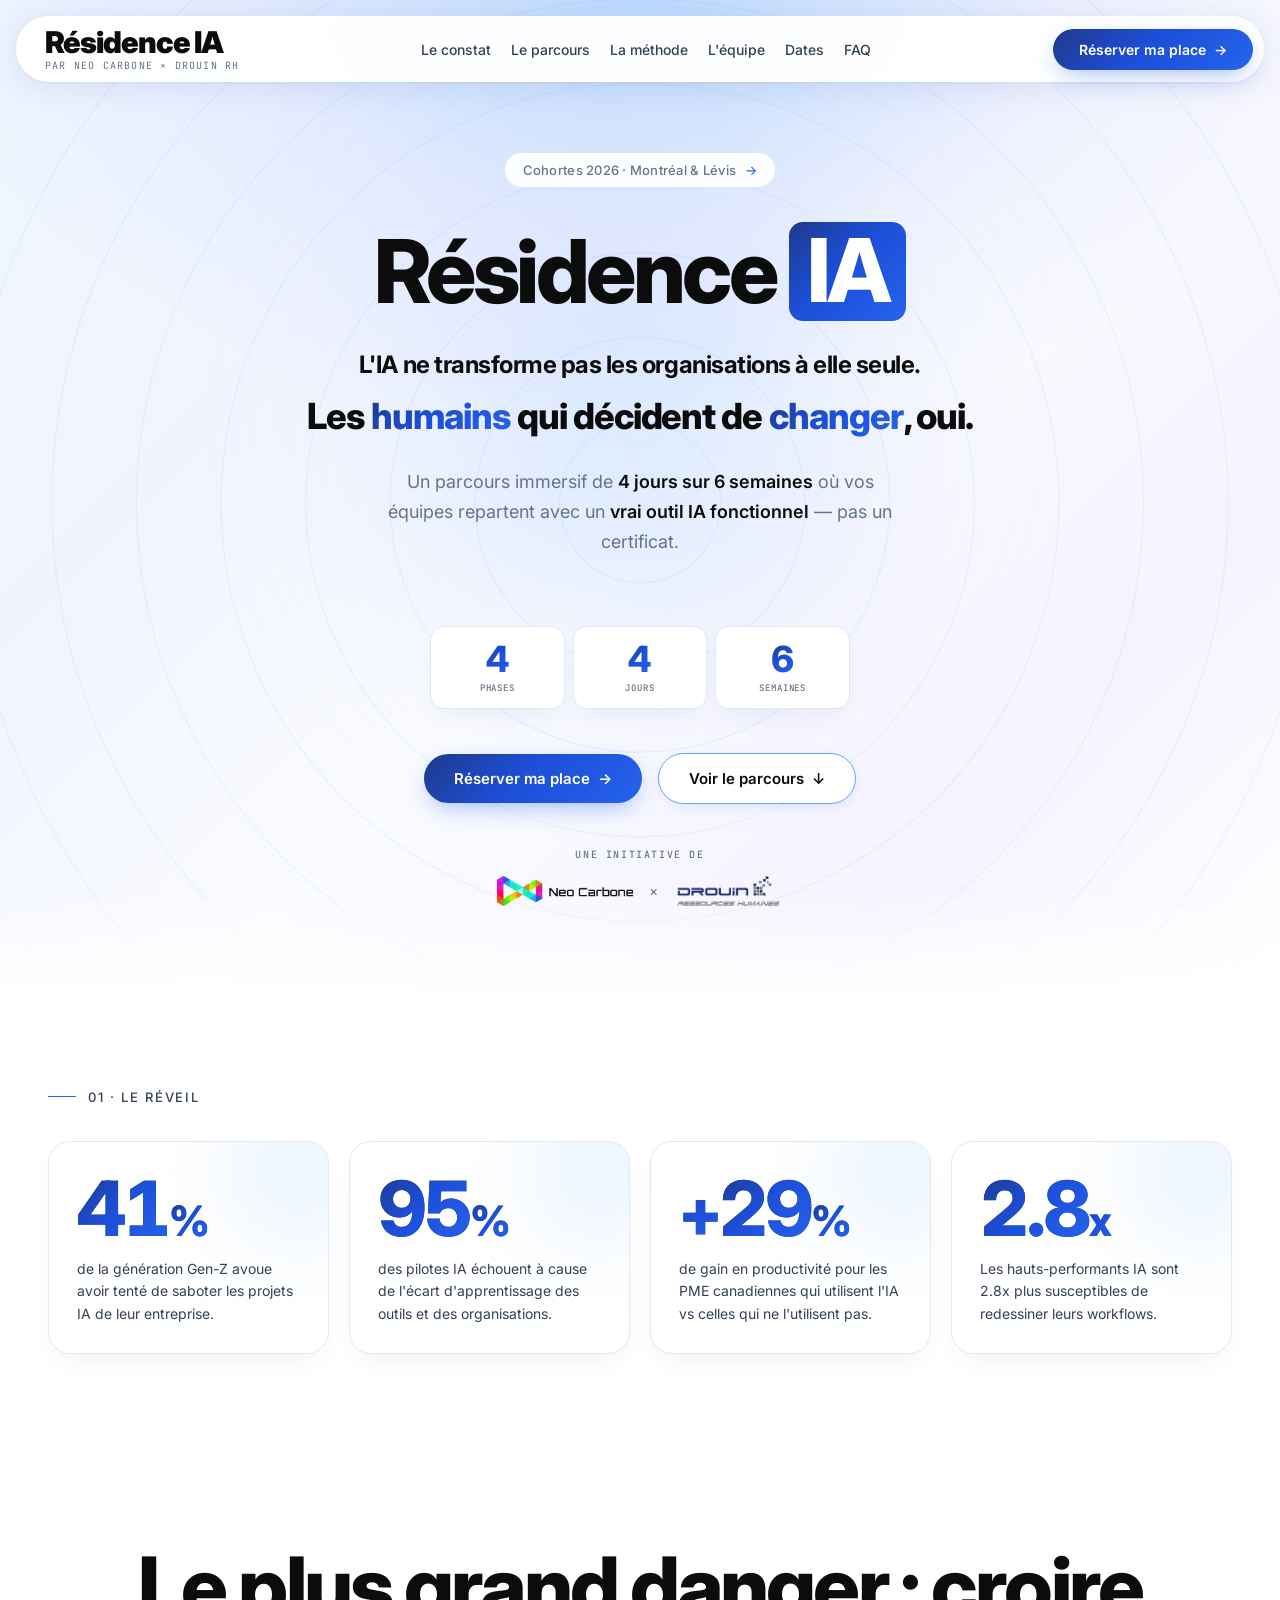
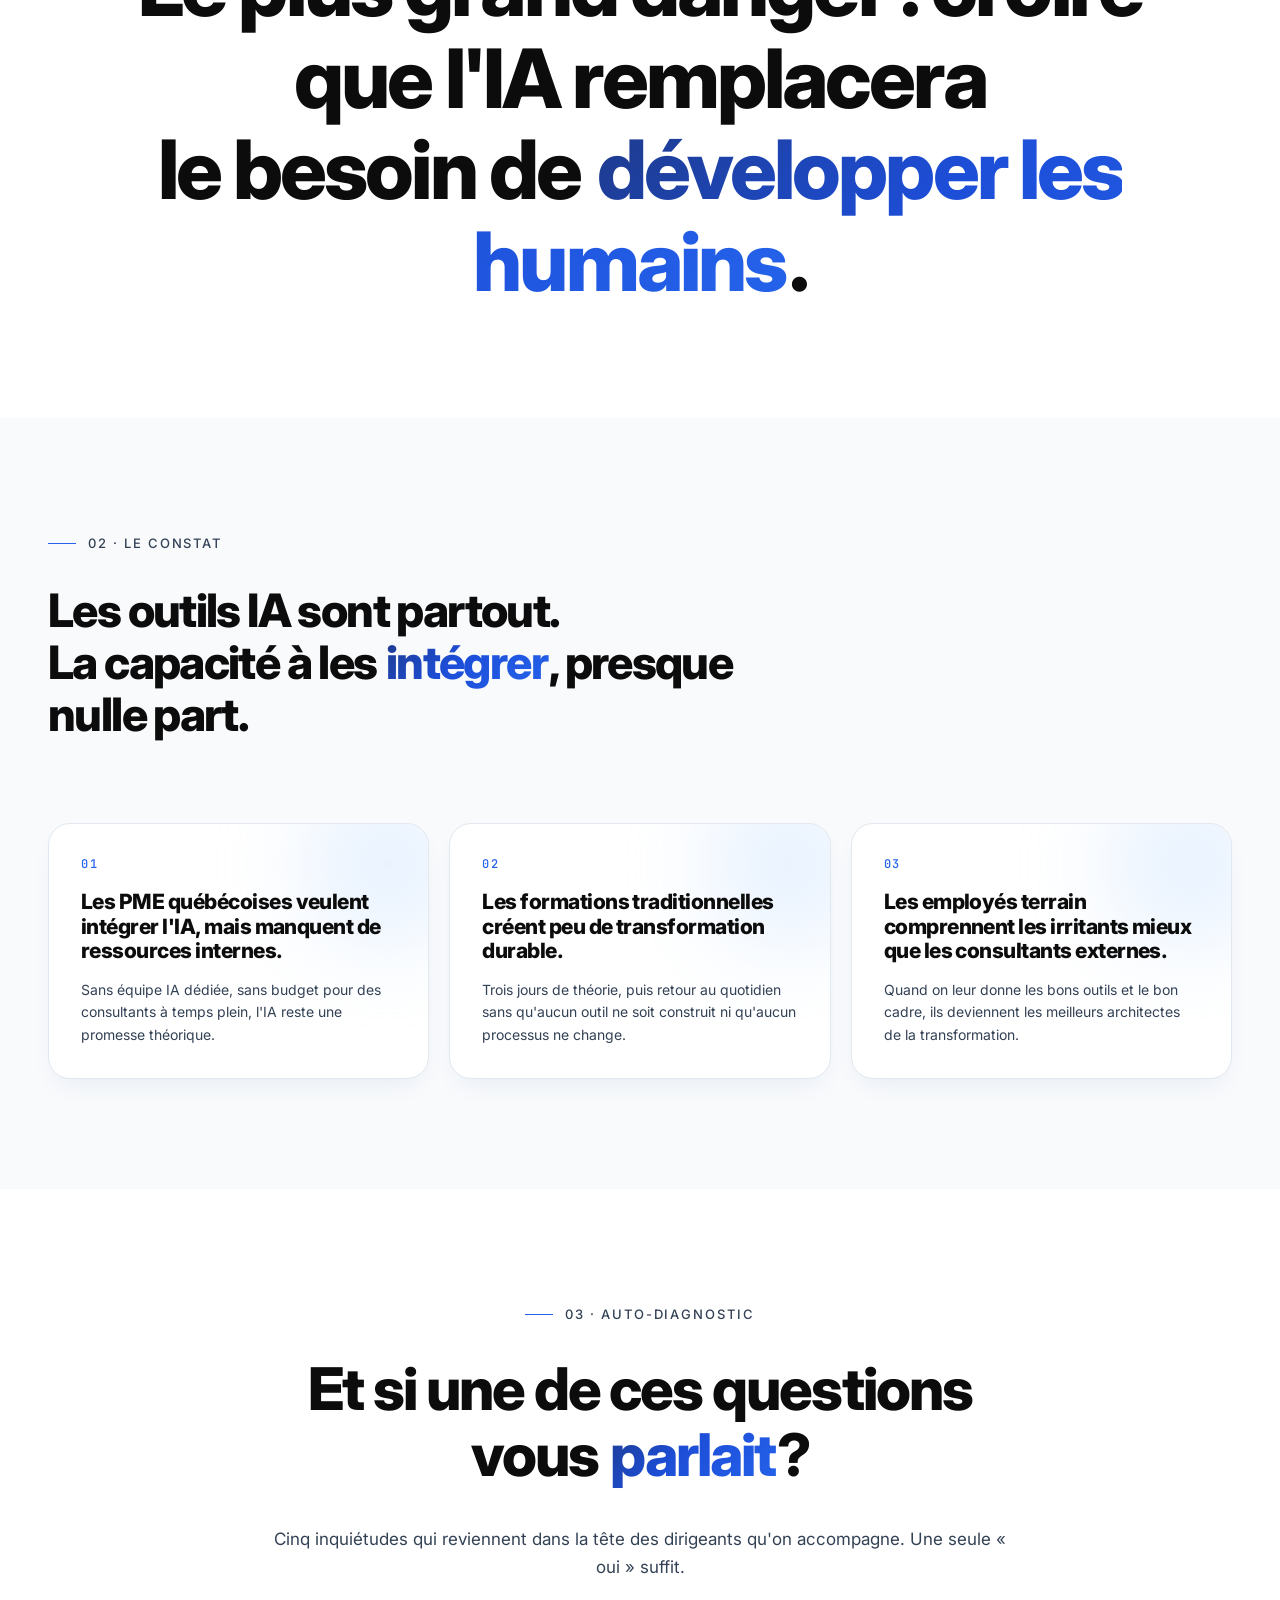
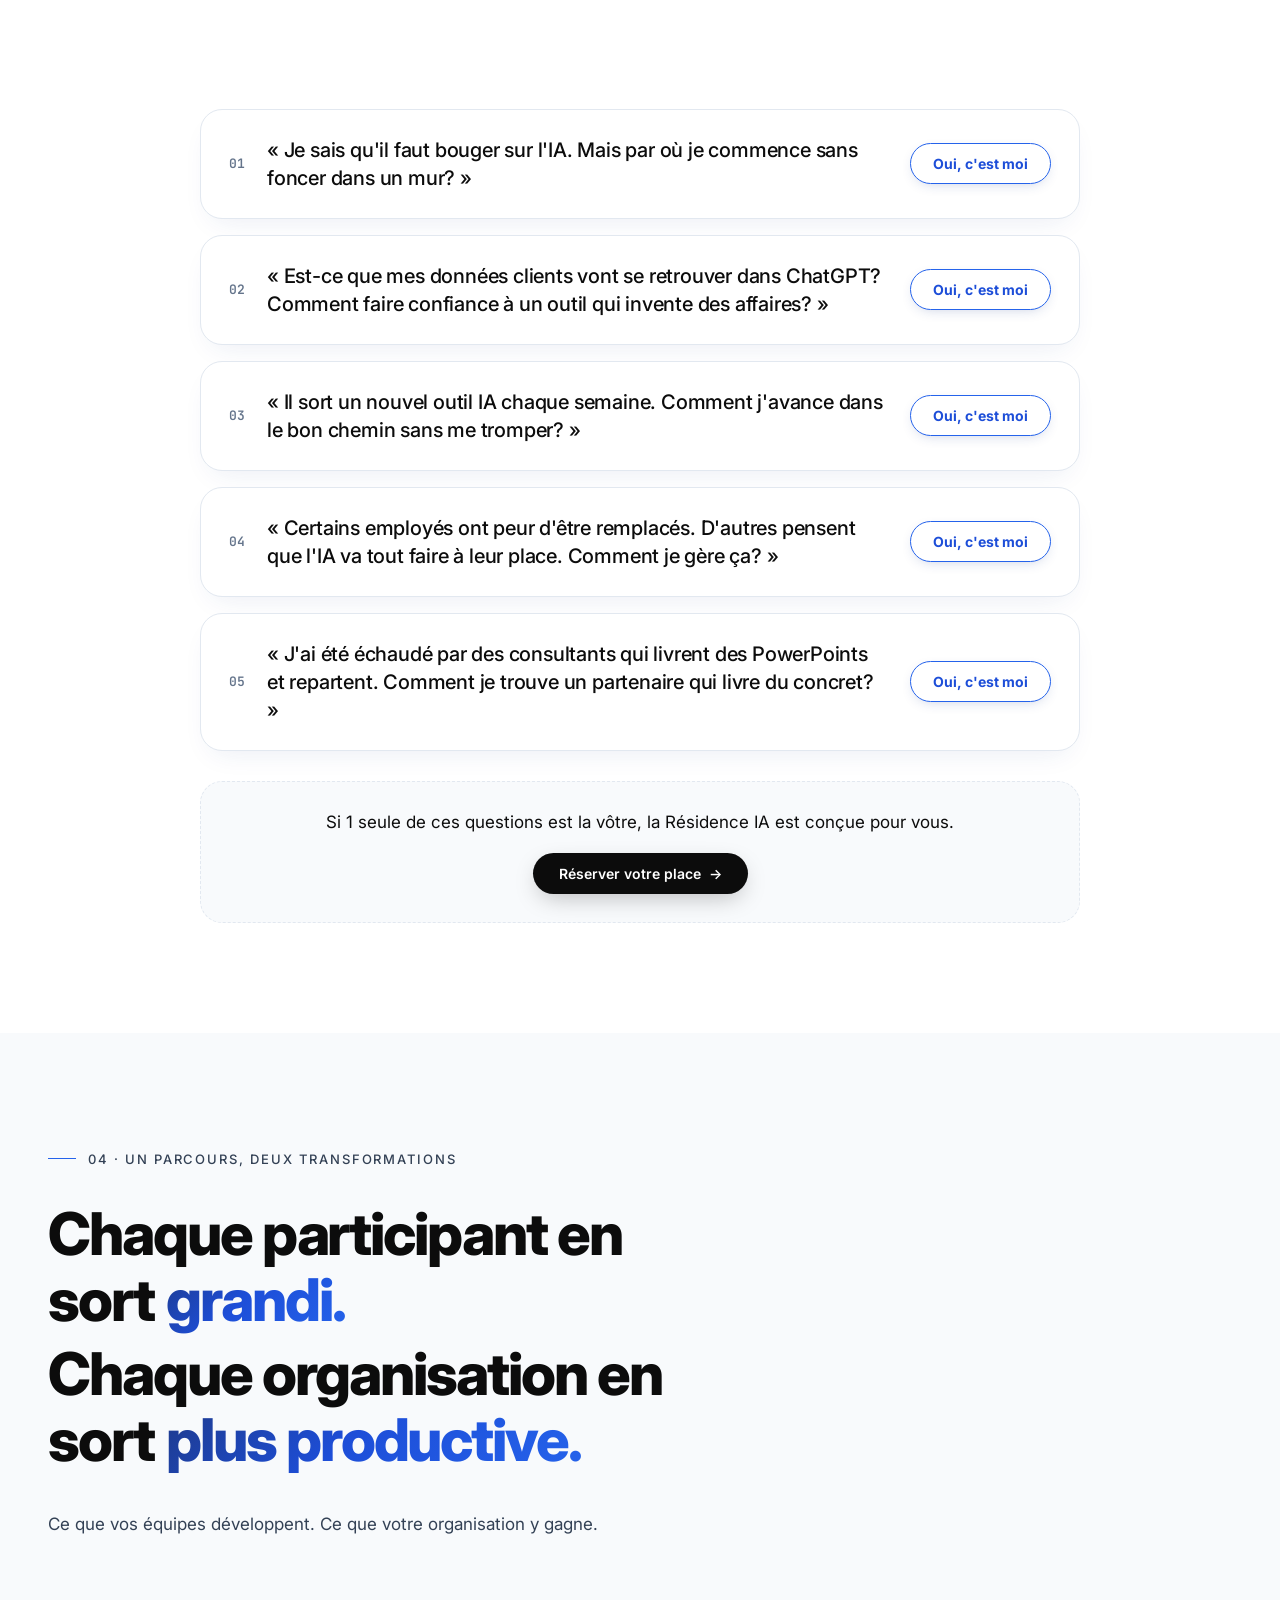
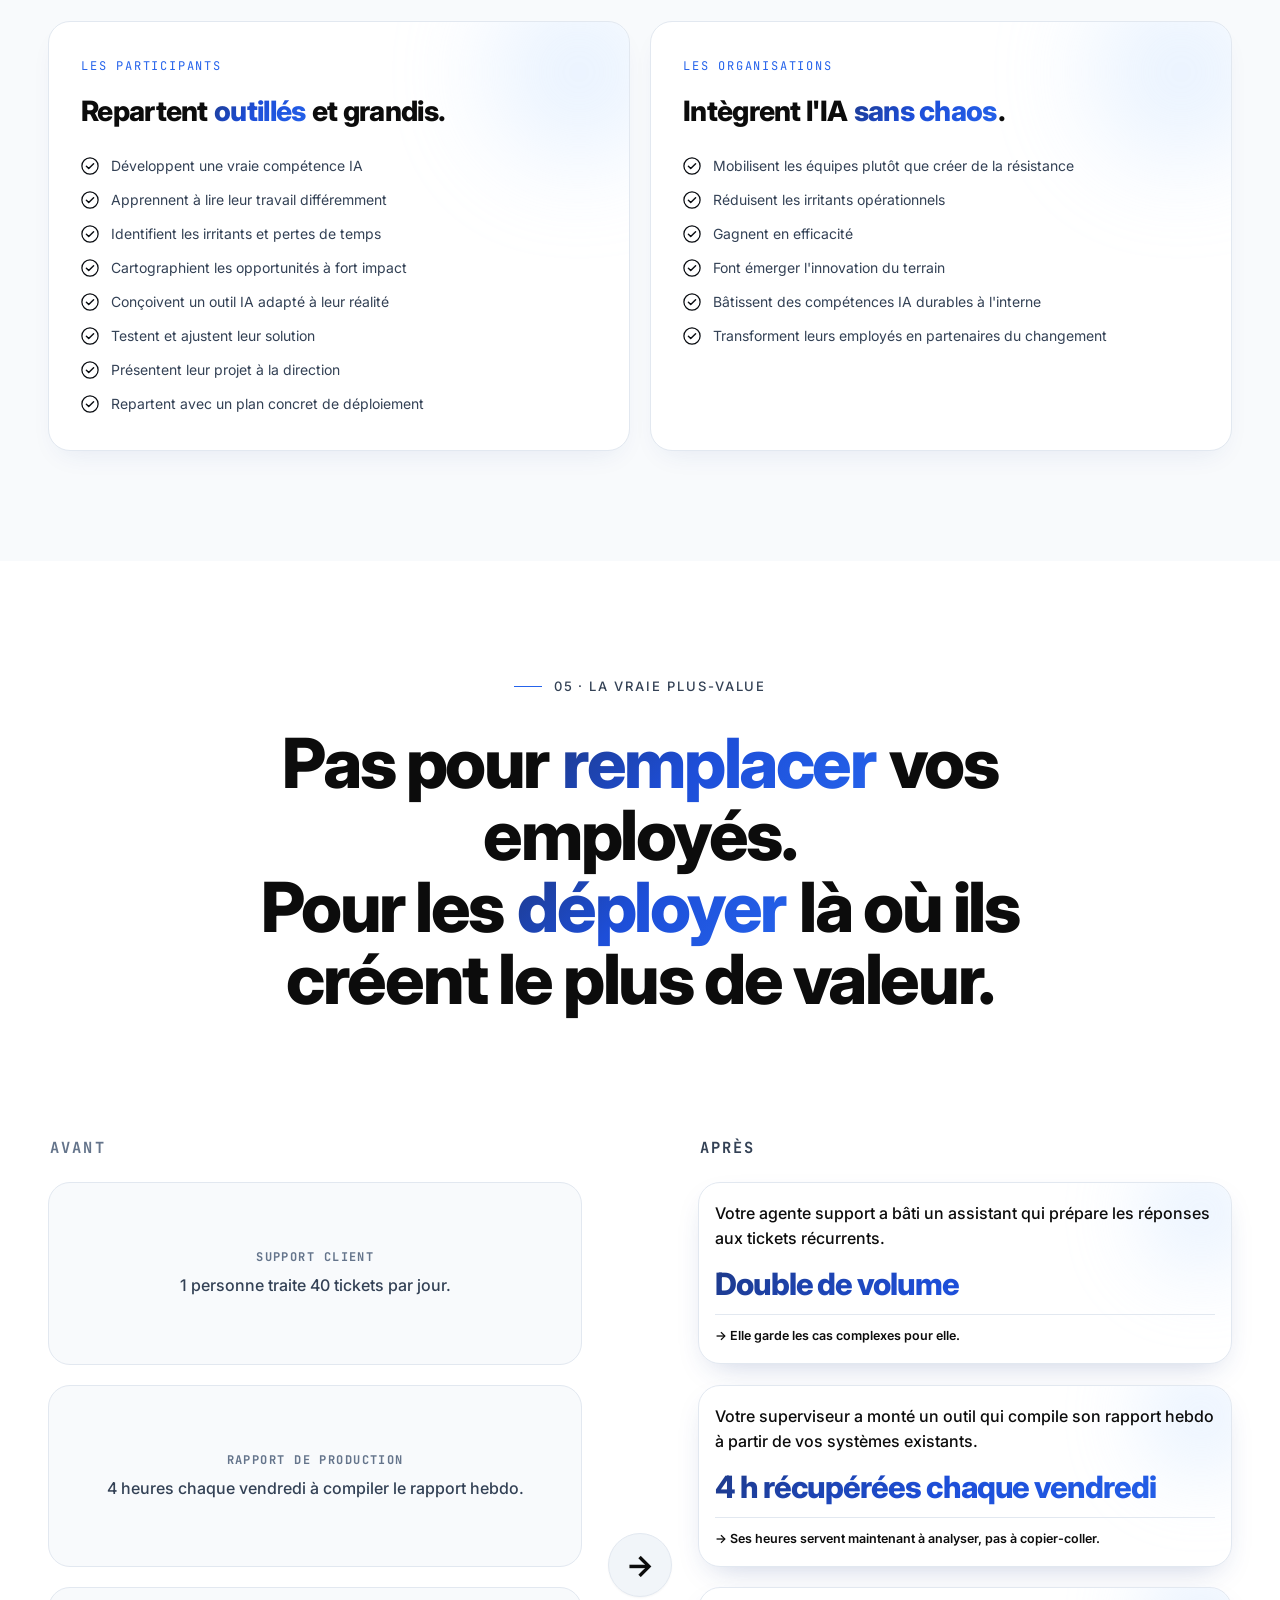
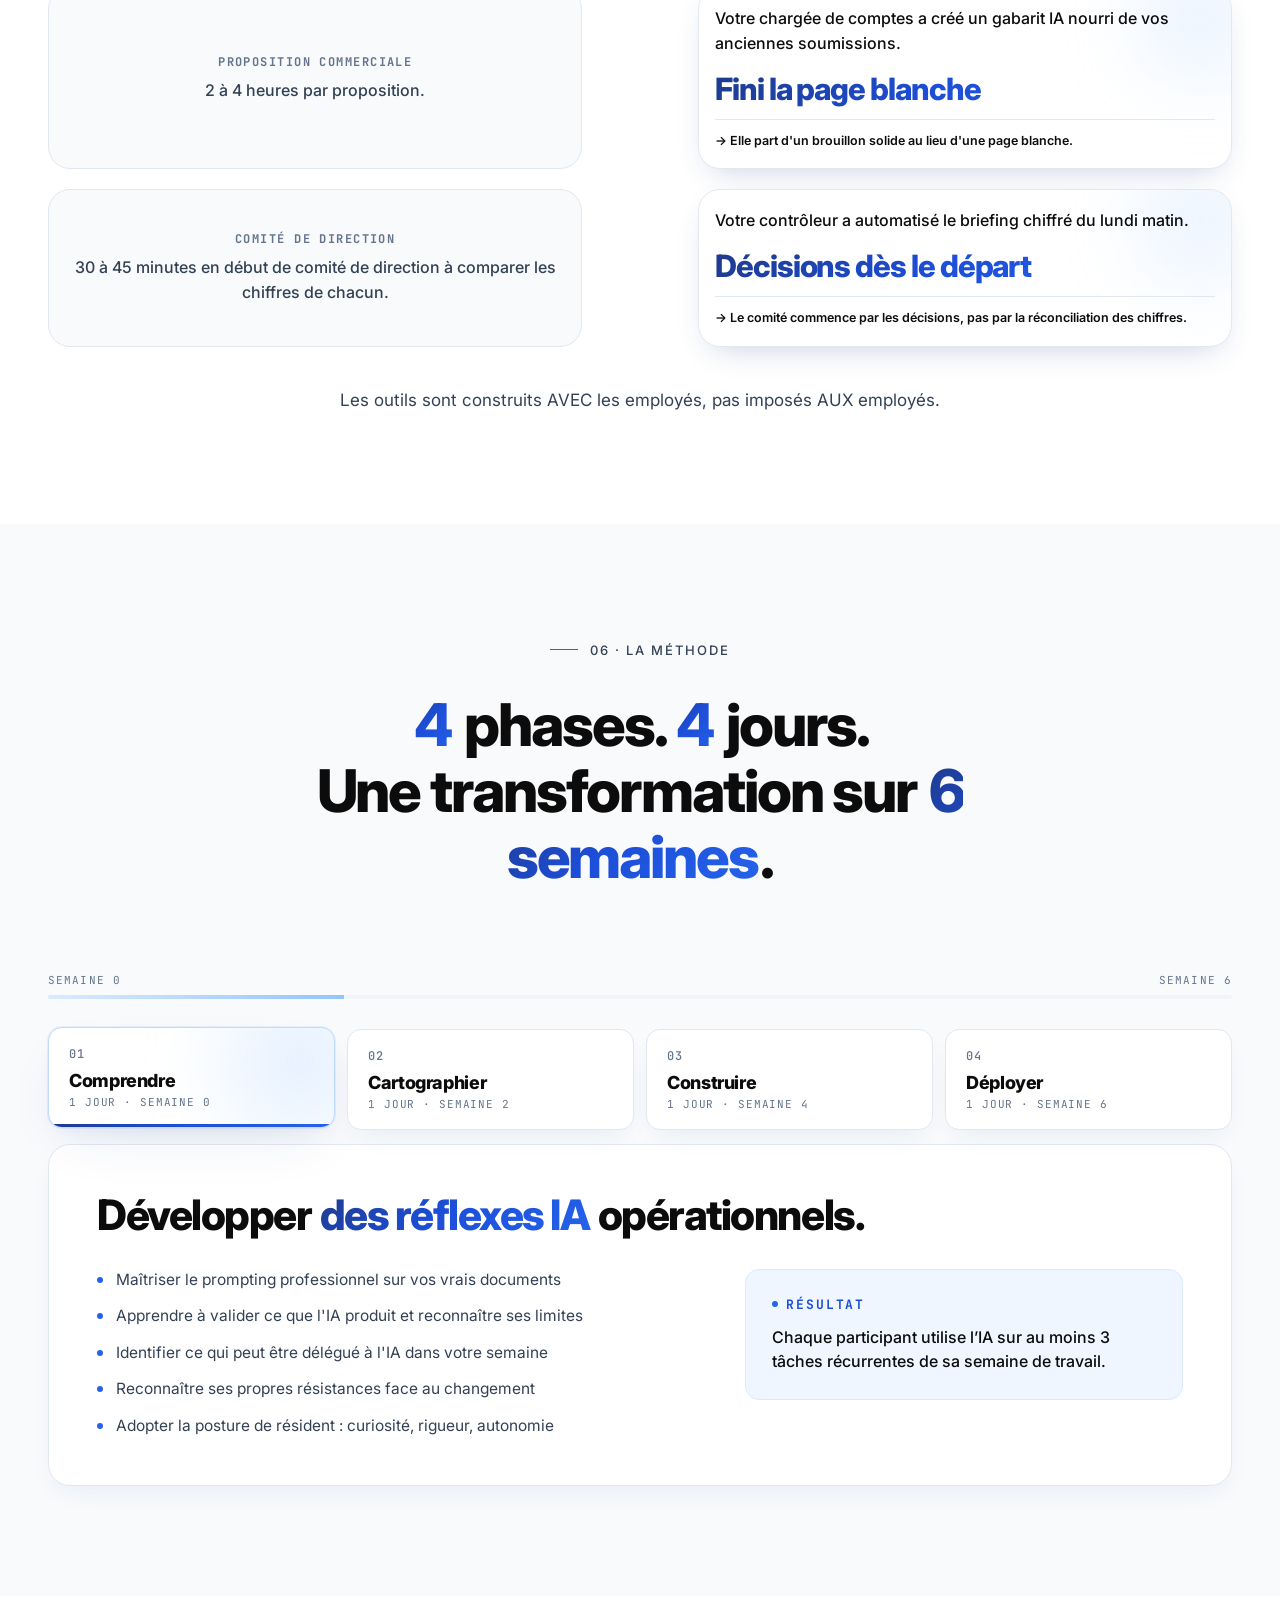
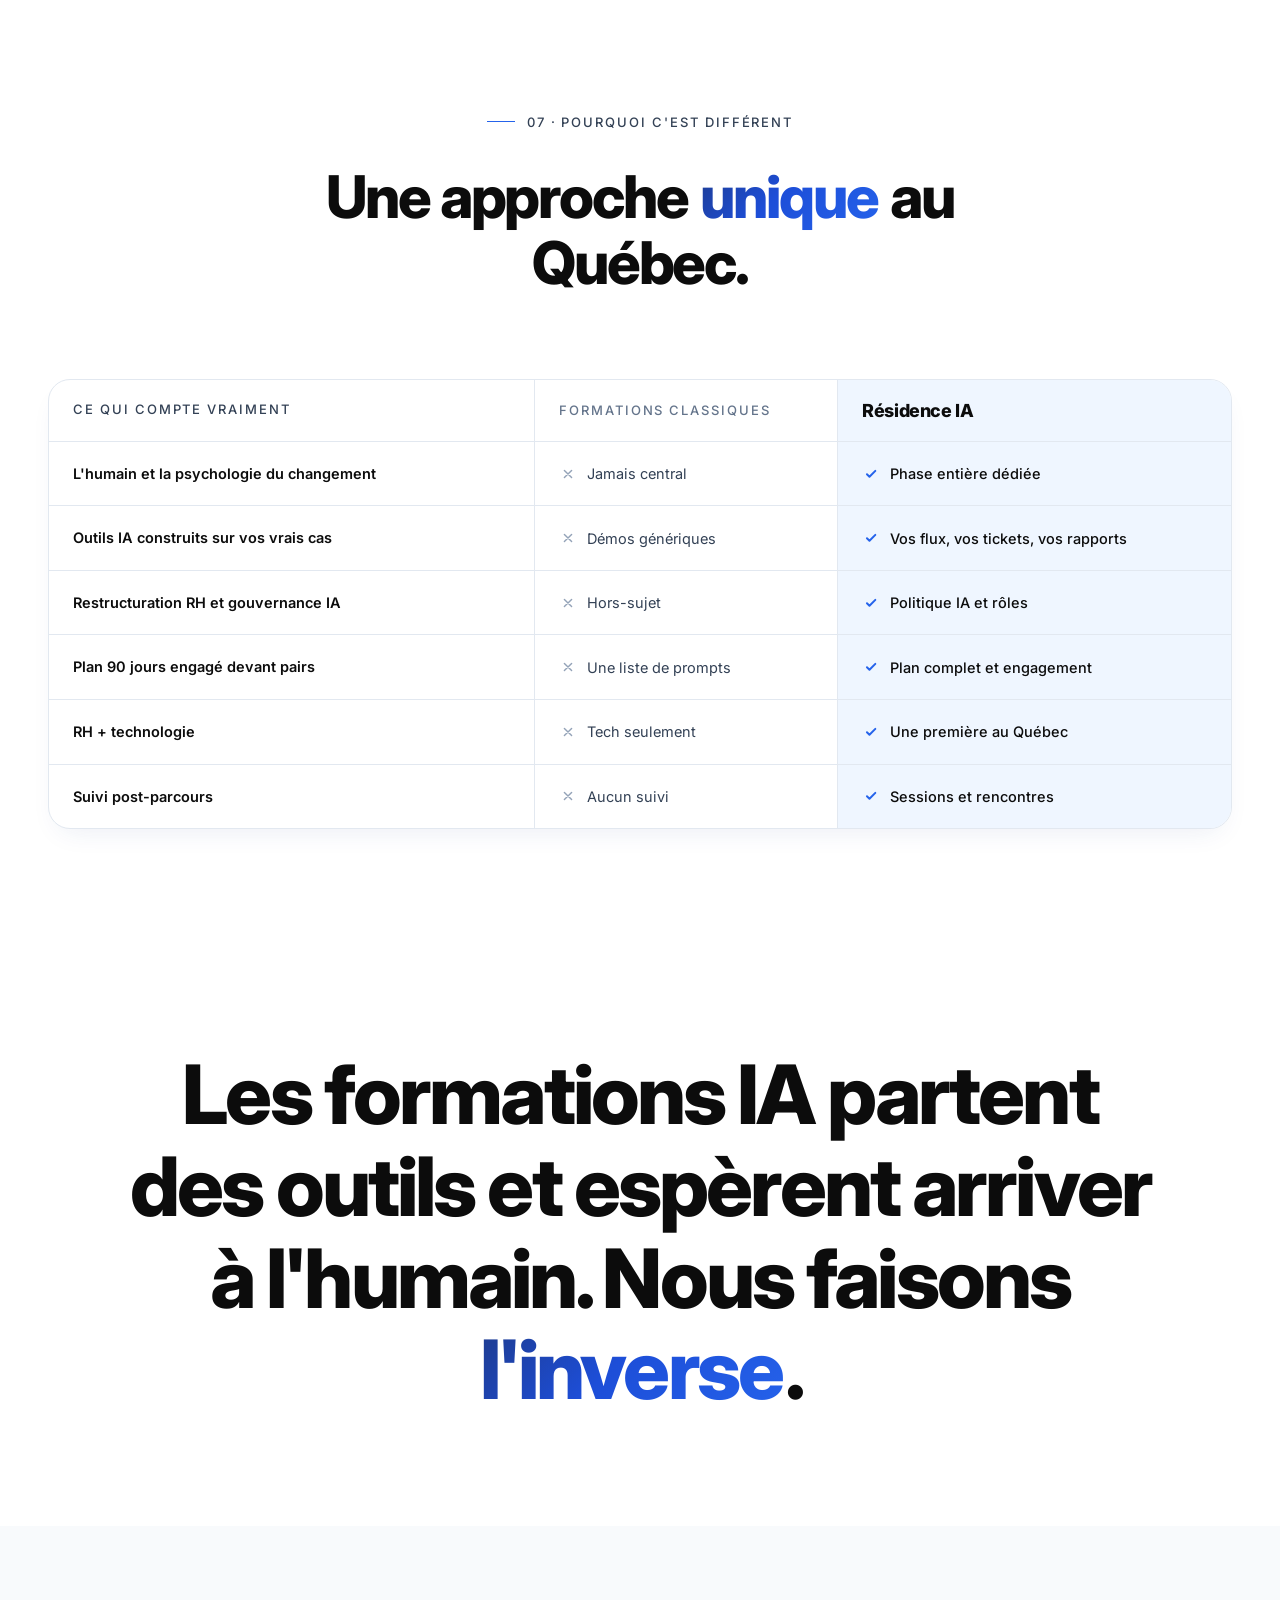
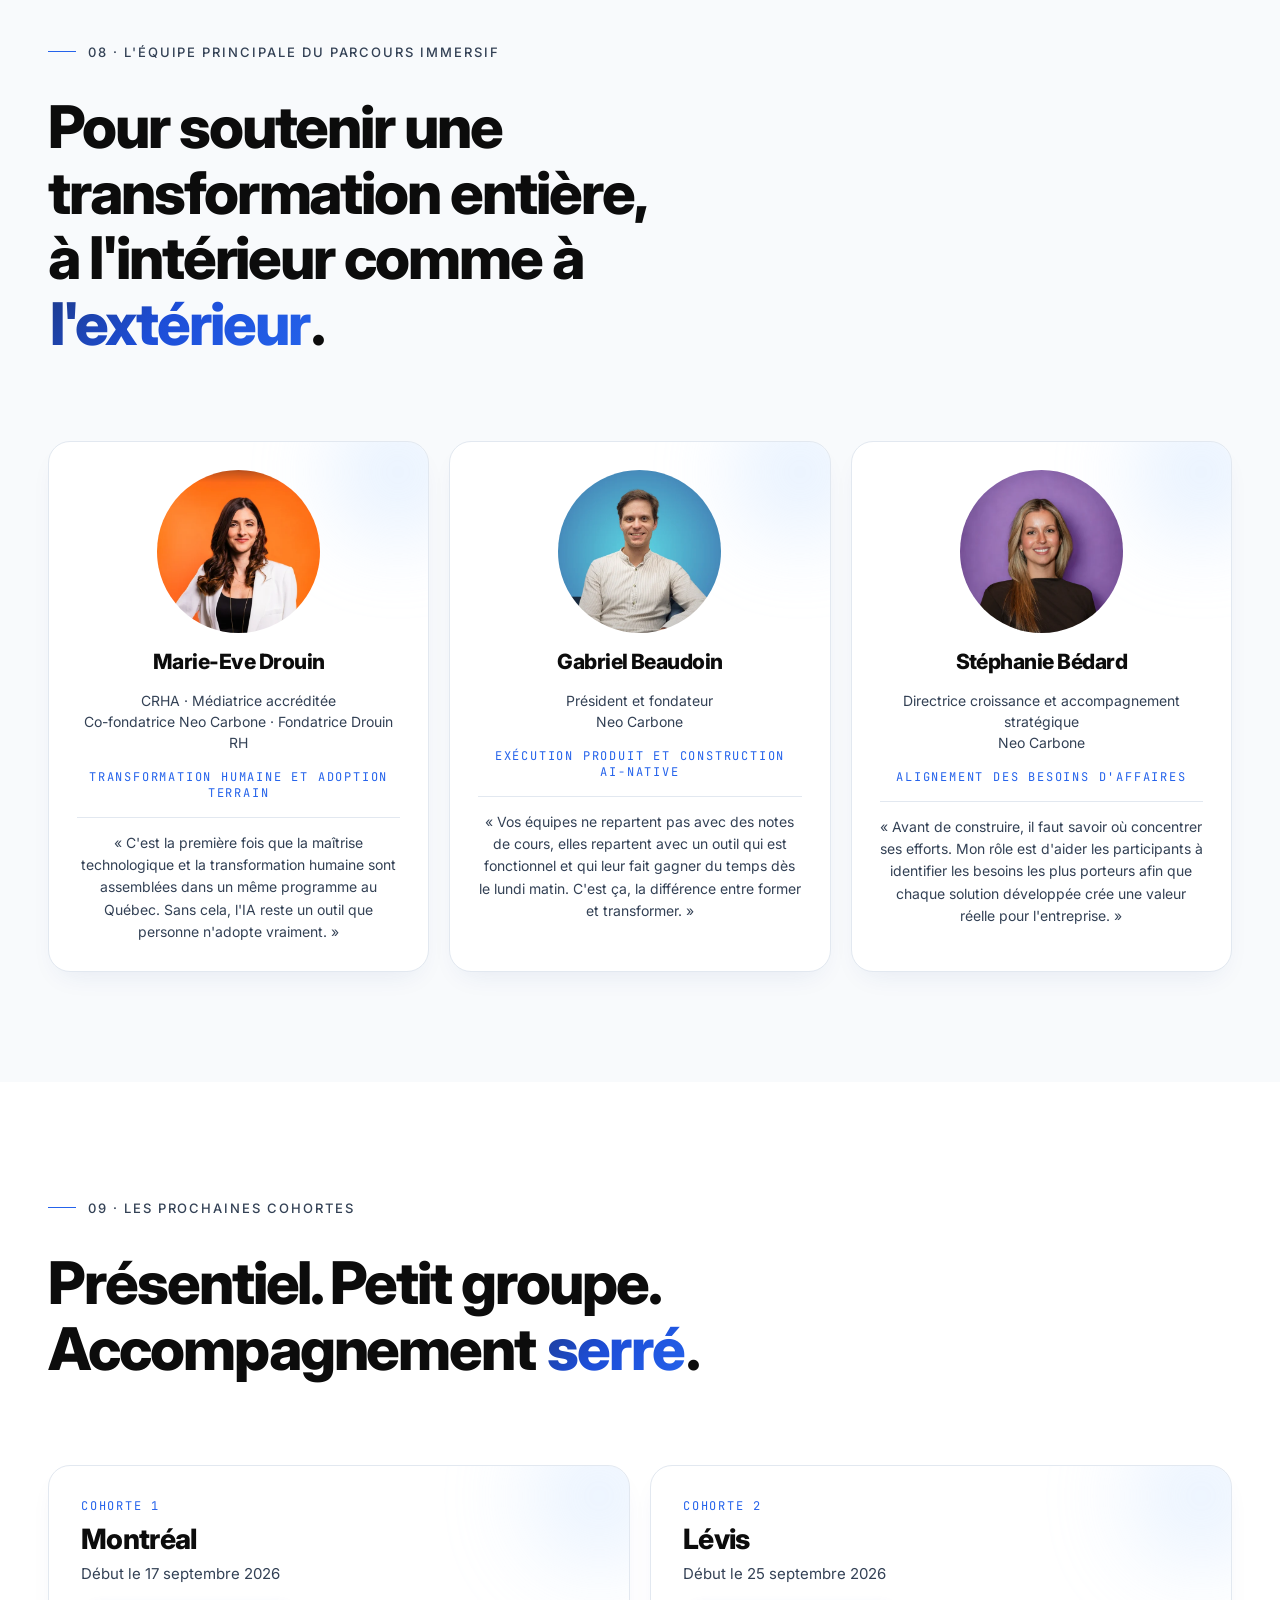
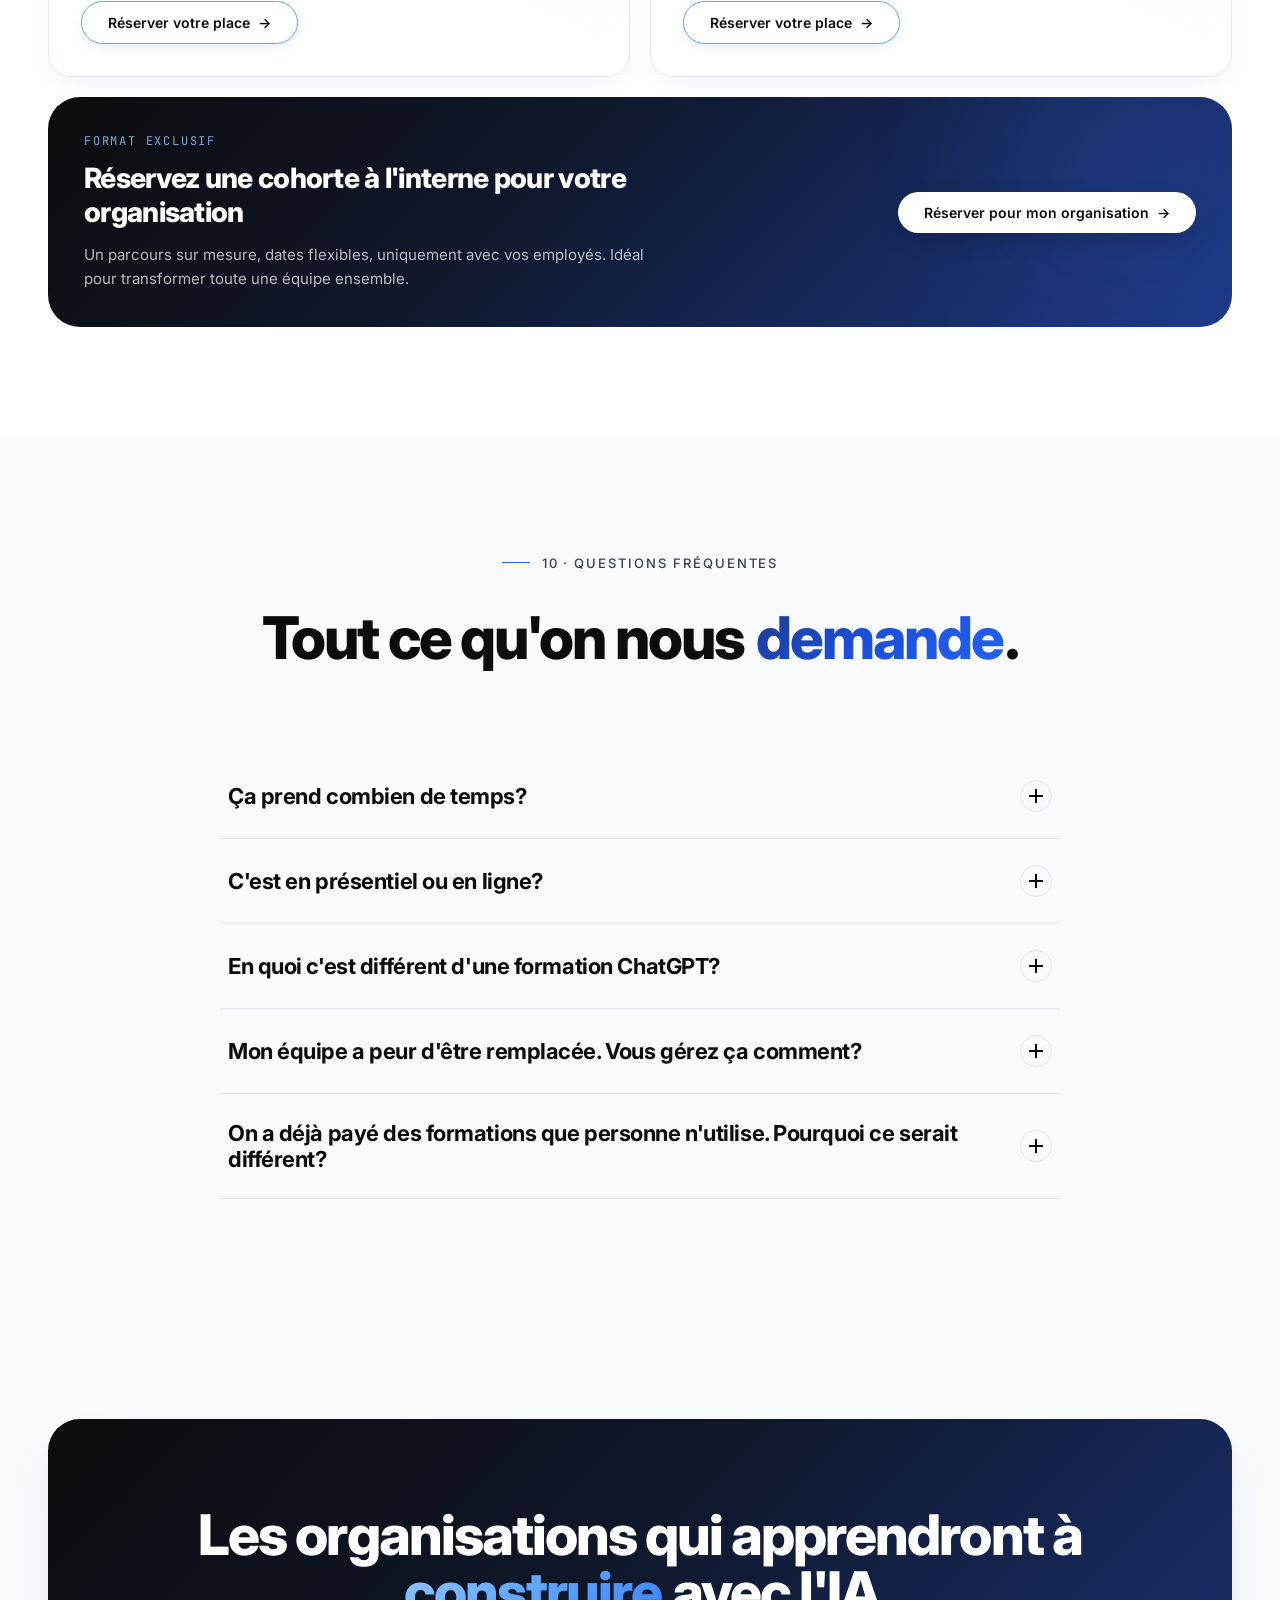
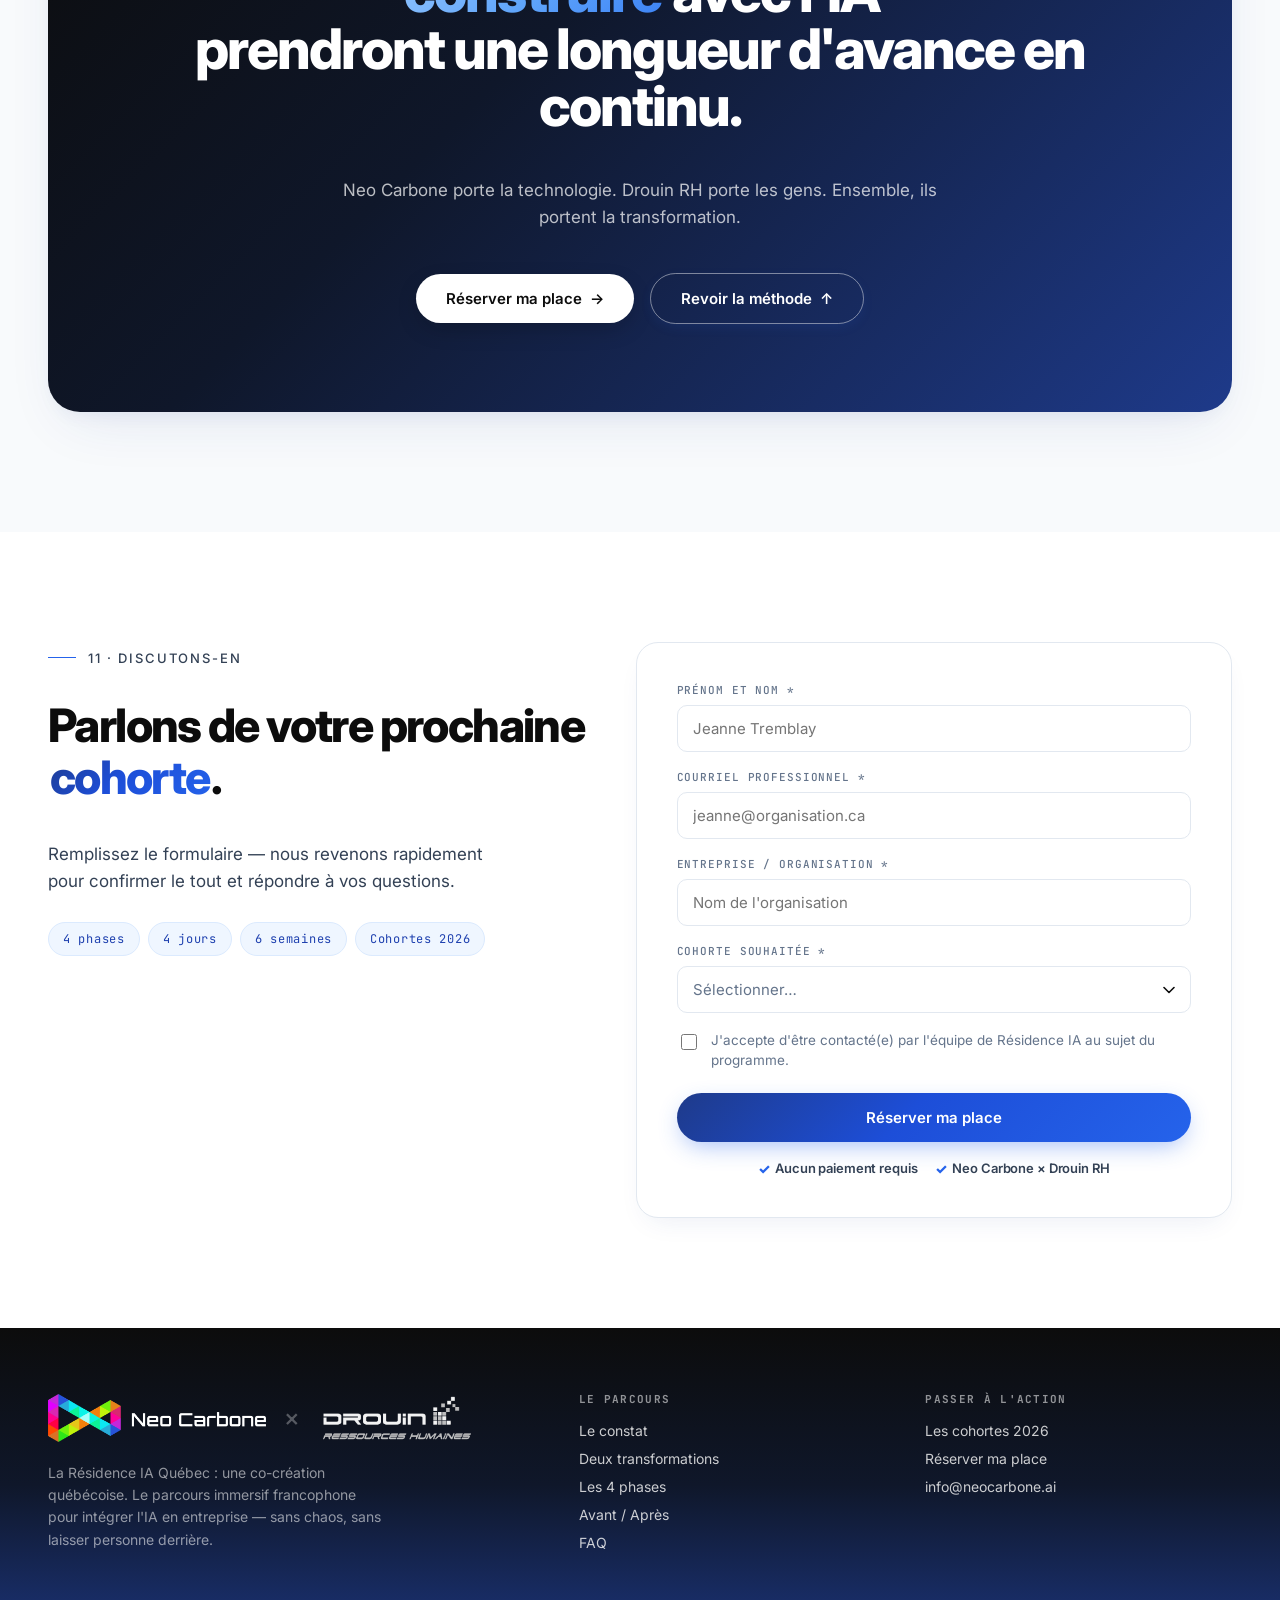
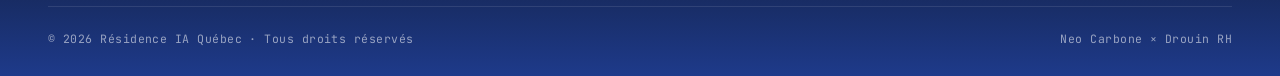
==== commit 0671a3dd: "Stéphanie Bédard de retour dans l'équipe et cartes normalisées Fiche et citation tirées de la brochu" ====
--- a/index.html
+++ b/index.html
@@ -441,7 +441,19 @@
         <h3>Gabriel Beaudoin</h3>
         <div class="role">Président et fondateur<br>Neo Carbone</div>
         <div class="org">Exécution produit et construction AI-native</div>
-        <div class="quote">« Vos équipes ne repartent pas avec des notes de cours, elles repartent avec un outil qui est fonctionnel, éprouvé et qui leur fait gagner du temps dès le lundi matin. C'est ça, la différence entre former et transformer. »</div>
+        <div class="quote">« Vos équipes ne repartent pas avec des notes de cours, elles repartent avec un outil qui est fonctionnel et qui leur fait gagner du temps dès le lundi matin. C'est ça, la différence entre former et transformer. »</div>
+      </div>
+      <div class="member reveal">
+        <div class="av">
+          <picture>
+            <source srcset="team/stephanie-bedard.webp" type="image/webp">
+            <img src="team/stephanie-bedard.png" alt="Stéphanie Bédard" width="163" height="163" loading="lazy" decoding="async">
+          </picture>
+        </div>
+        <h3>Stéphanie Bédard</h3>
+        <div class="role">Directrice croissance et accompagnement stratégique<br>Neo Carbone</div>
+        <div class="org">Alignement des besoins d'affaires</div>
+        <div class="quote">« Avant de construire, il faut savoir où concentrer ses efforts. Mon rôle est d'aider les participants à identifier les besoins les plus porteurs afin que chaque solution développée crée une valeur réelle pour l'entreprise. »</div>
       </div>
     </div>
   </div>
--- a/assets/residence.css
+++ b/assets/residence.css
@@ -429,7 +429,9 @@
 
 /* ---------- stats band ---------- */
 .stats{display:grid;grid-template-columns:repeat(4,1fr);gap:20px;border:0;border-radius:0;overflow:visible;background:transparent;box-shadow:none;}
-.stat-cell{padding:28px;background:#fff;border:1px solid var(--hair);border-radius:var(--r-xl);box-shadow:var(--shadow-card-soft);display:flex;flex-direction:column;gap:12px;transition:transform .2s,box-shadow .2s;}
+.stat-cell{position:relative;overflow:hidden;padding:28px;background:#fff;border:1px solid var(--hair);border-radius:var(--r-xl);box-shadow:var(--shadow-card-soft);display:flex;flex-direction:column;gap:12px;transition:transform .2s,box-shadow .2s;}
+.stat-cell::after{content:'';position:absolute;right:-40px;top:-40px;width:140px;height:140px;border-radius:50%;background:var(--blue-200);filter:blur(44px);opacity:.35;pointer-events:none;}
+.stat-cell>*{position:relative;z-index:1;}
 .stat-cell:hover{transform:translateY(-2px);box-shadow:var(--shadow-card);}
 .stat-cell .num{
   font-family:var(--ff-grotesk);font-weight:800;font-size:clamp(52px,6.2vw,76px);
@@ -463,7 +465,7 @@
 #resultats .sec-head .h-lg{font-size:clamp(40px,5.4vw,80px);line-height:1.04;}
 #resultats .sec-head{padding-bottom:clamp(28px,3vw,40px);}
 .prob-grid{display:grid;grid-template-columns:repeat(3,1fr);gap:20px;}
-.prob{position:relative;background:#fff;border:1px solid var(--hair);border-radius:var(--r-2xl);padding:32px;overflow:hidden;box-shadow:var(--shadow-card-soft);transition:transform .2s,box-shadow .2s;}
+.prob{position:relative;background:#fff;border:1px solid var(--hair);border-radius:var(--r-xl);padding:32px;overflow:hidden;box-shadow:var(--shadow-card-soft);transition:transform .2s,box-shadow .2s;}
 .prob::after{content:'';position:absolute;right:-40px;top:-40px;width:160px;height:160px;border-radius:50%;background:var(--blue-200);filter:blur(48px);opacity:.4;pointer-events:none;z-index:0;}
 .prob:hover{transform:translateY(-2px);box-shadow:var(--shadow-card);}
 .prob>*{position:relative;z-index:1;}
@@ -684,7 +686,7 @@
 .cmp .v-badge .v{width:18px;height:18px;display:block;color:var(--blue-600);}
 
 /* ---------- team ---------- */
-.team{display:grid;grid-template-columns:repeat(2,minmax(0,420px));gap:20px;justify-content:center;}
+.team{display:grid;grid-template-columns:repeat(3,minmax(0,420px));gap:20px;justify-content:center;}
 .member{position:relative;background:#fff;border:1px solid var(--hair);border-radius:var(--r-xl);padding:28px;display:flex;flex-direction:column;align-items:center;text-align:center;gap:16px;box-shadow:var(--shadow-card-soft);overflow:hidden;transition:transform .2s,box-shadow .2s;}
 .member::after{content:'';position:absolute;right:-40px;top:-40px;width:140px;height:140px;border-radius:50%;background:var(--blue-200);filter:blur(40px);opacity:.35;pointer-events:none;}
 .member:hover{transform:translateY(-2px);box-shadow:var(--shadow-card);}
@@ -699,7 +701,9 @@
 
 /* ---------- cohorts / dates ---------- */
 .dates{display:grid;grid-template-columns:1fr 1fr;gap:20px;}
-.cohort{background:#fff;border:1px solid var(--hair);border-radius:var(--r-xl);padding:32px;display:flex;flex-direction:column;gap:8px;box-shadow:var(--shadow-card-soft);transition:transform .2s,box-shadow .2s;}
+.cohort{position:relative;overflow:hidden;background:#fff;border:1px solid var(--hair);border-radius:var(--r-xl);padding:32px;display:flex;flex-direction:column;gap:8px;box-shadow:var(--shadow-card-soft);transition:transform .2s,box-shadow .2s;}
+.cohort::after{content:'';position:absolute;right:-40px;top:-40px;width:140px;height:140px;border-radius:50%;background:var(--blue-200);filter:blur(44px);opacity:.35;pointer-events:none;}
+.cohort>*{position:relative;z-index:1;}
 .cohort:hover{transform:translateY(-2px);box-shadow:var(--shadow-card);}
 .cohort .lab{font-family:var(--ff-mono);font-size:12px;letter-spacing:0.15em;text-transform:uppercase;color:var(--blue-600);}
 .cohort .city{font-family:var(--ff-grotesk);font-weight:800;font-size:28px;letter-spacing:-0.025em;color:var(--ink);}
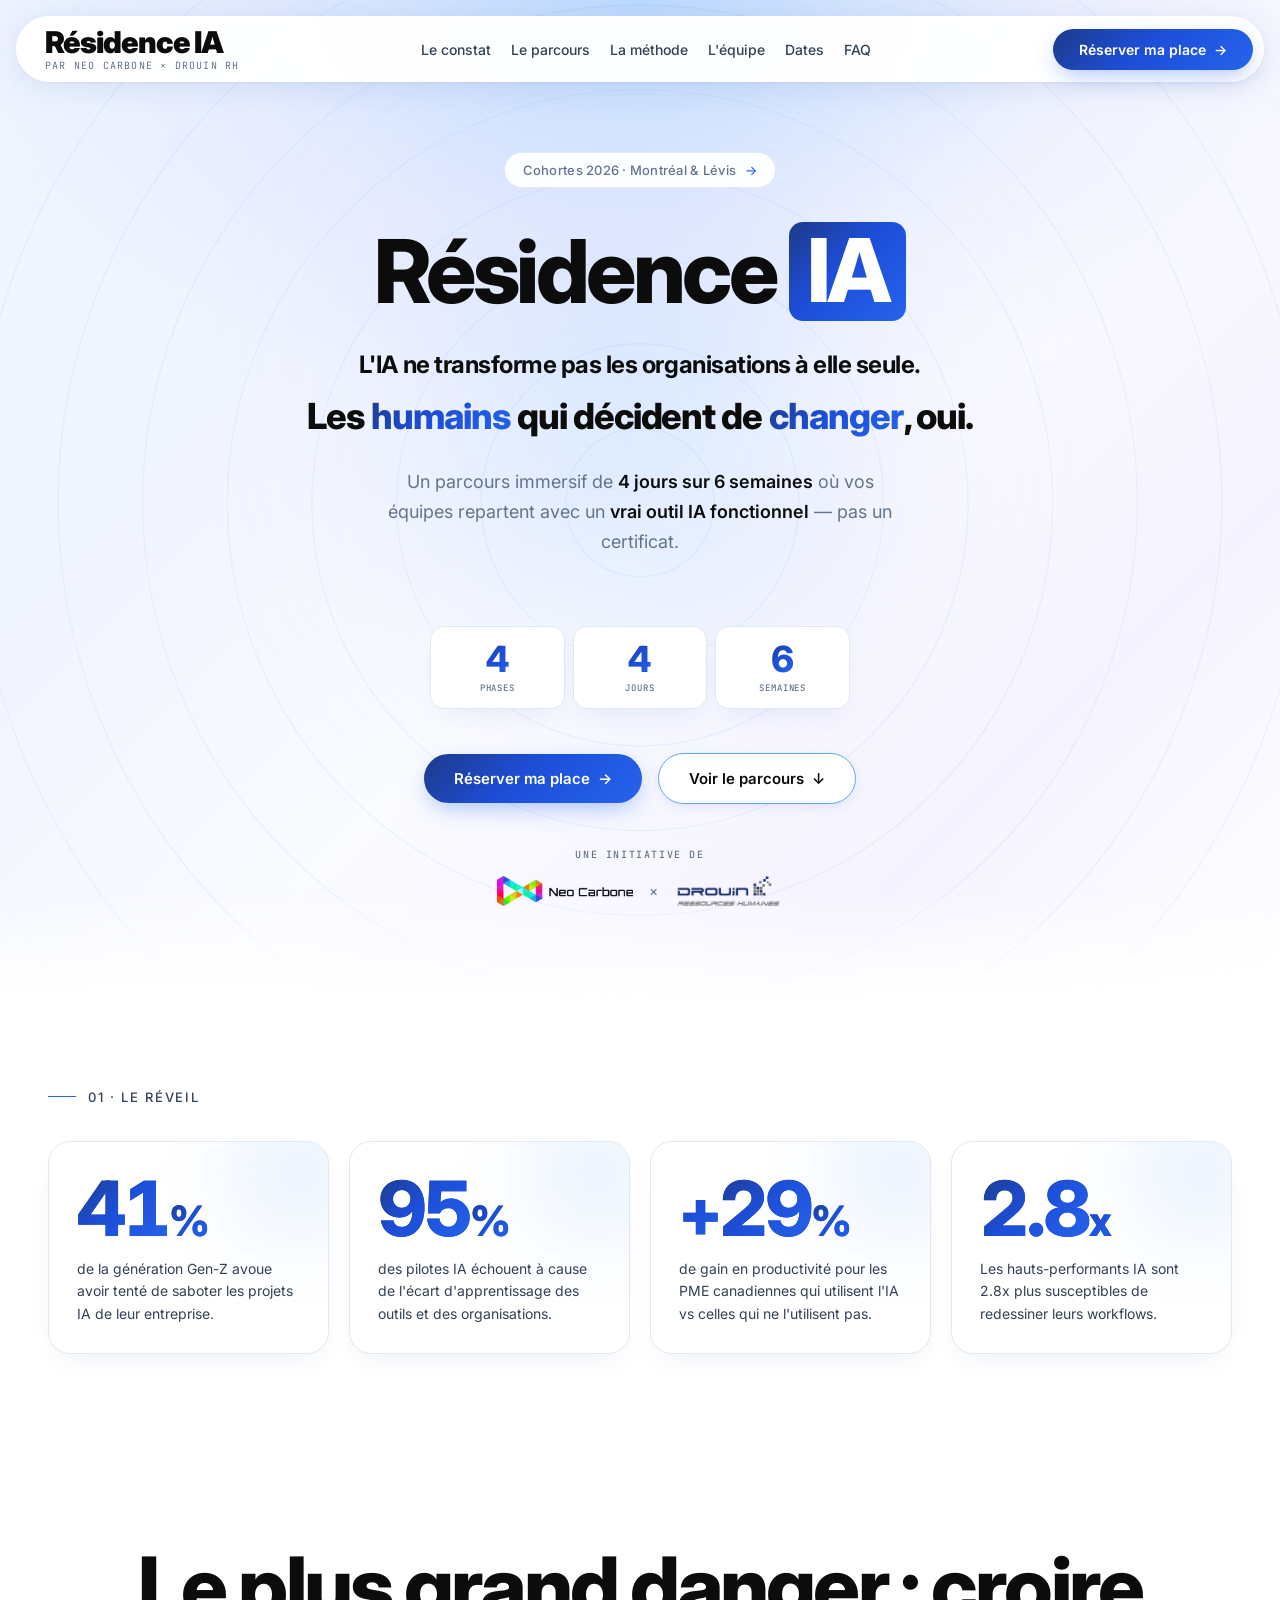
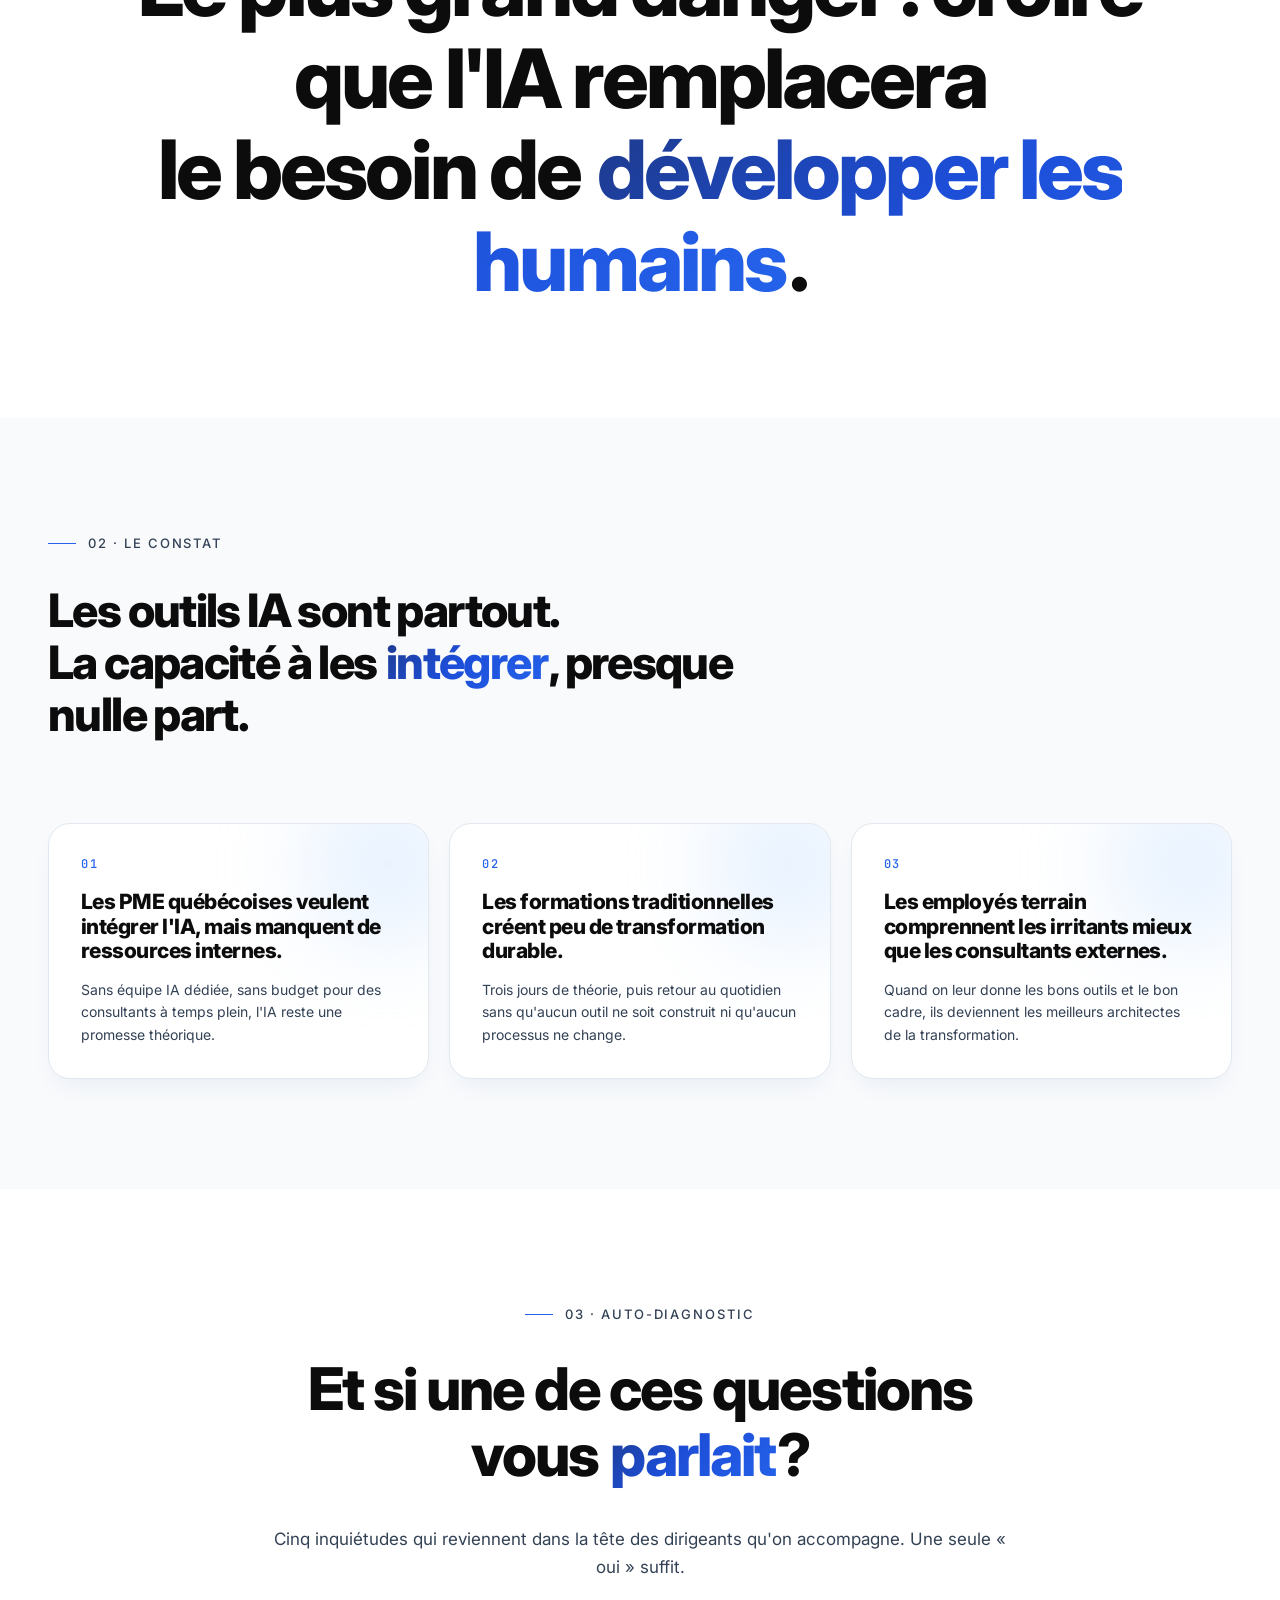
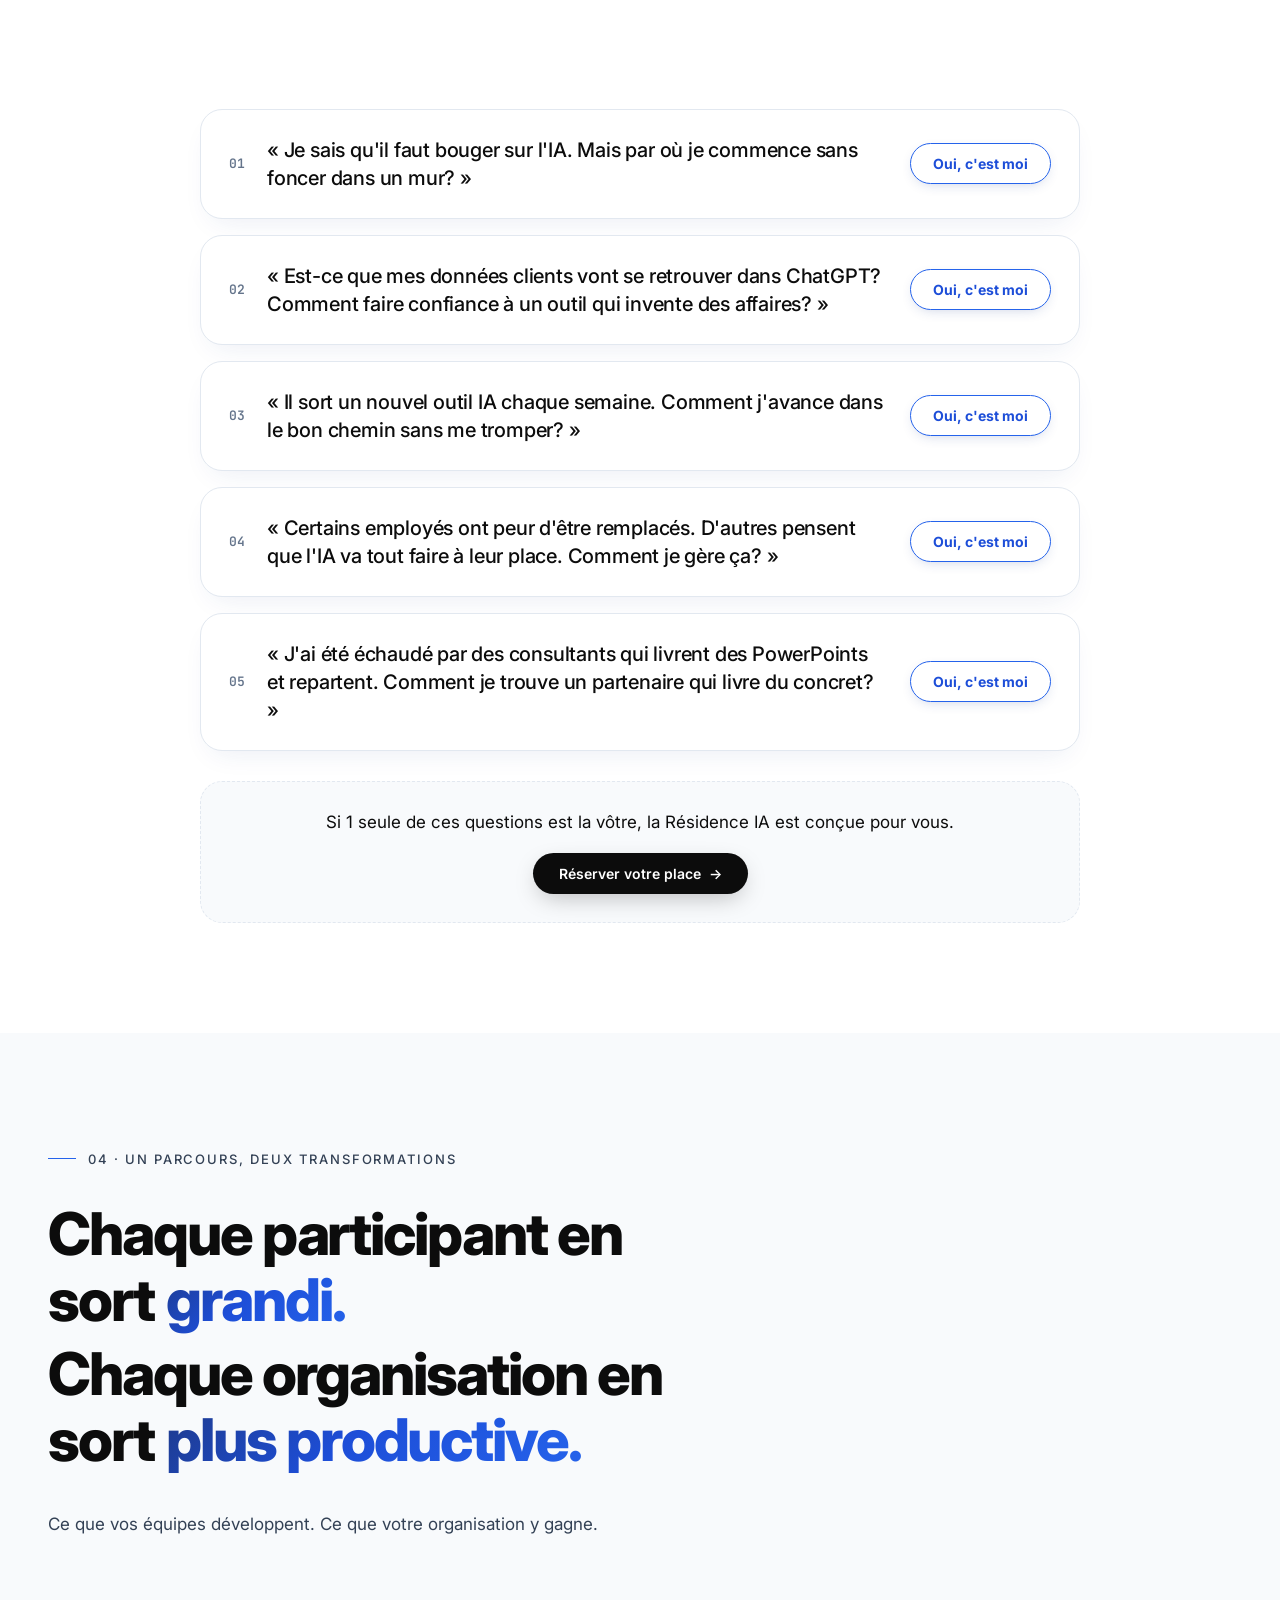
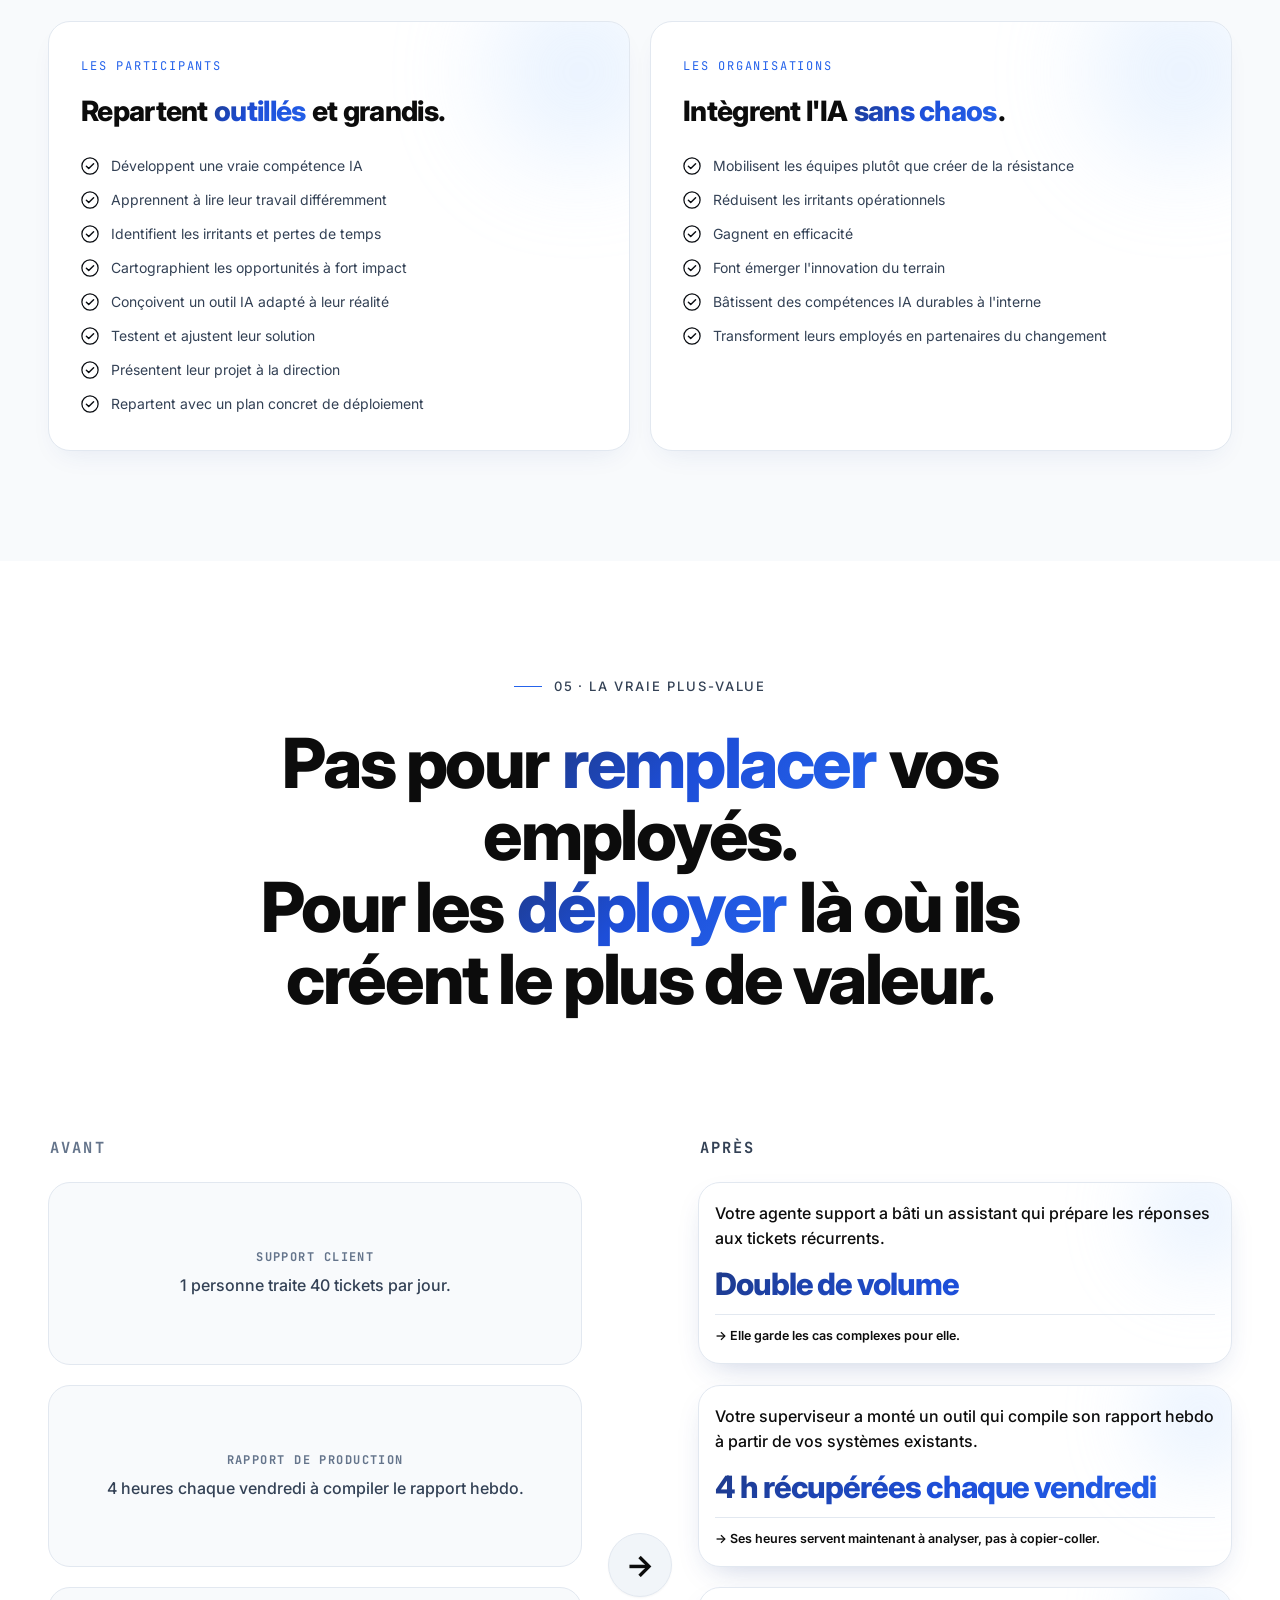
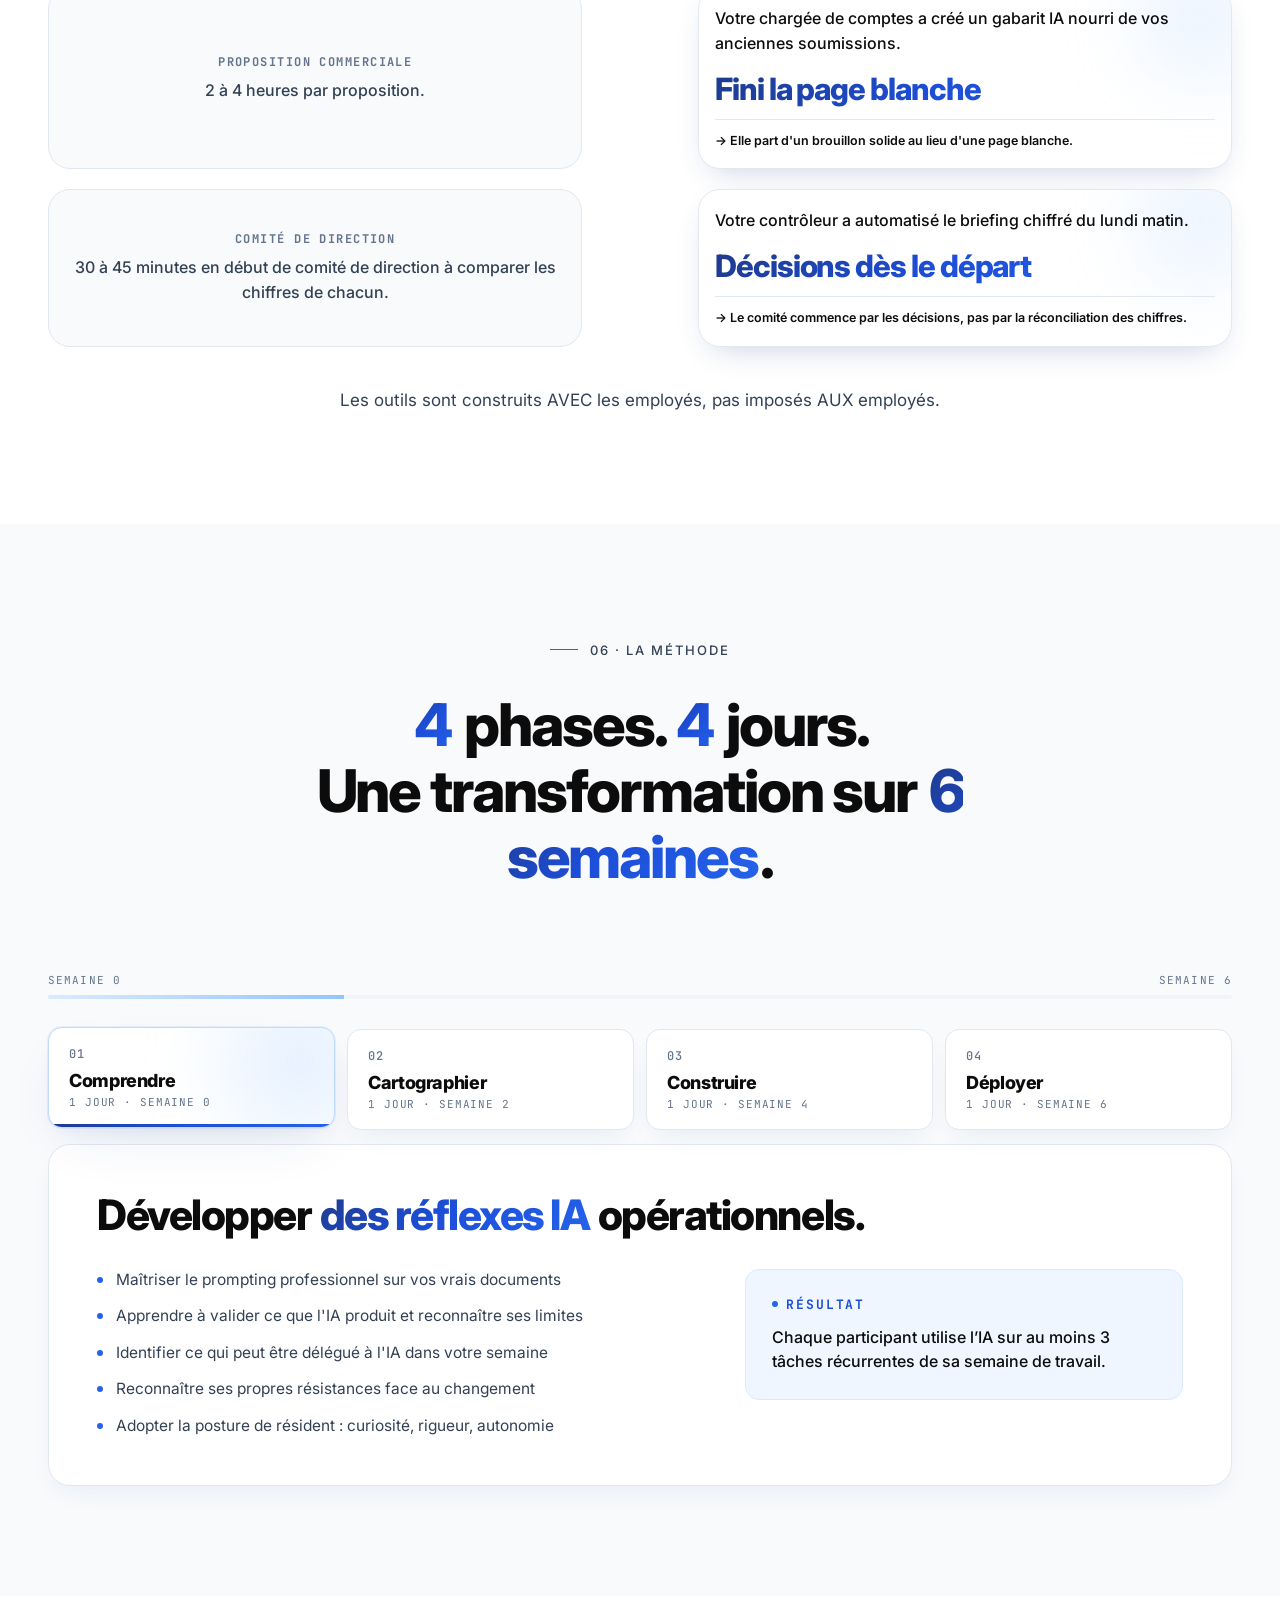
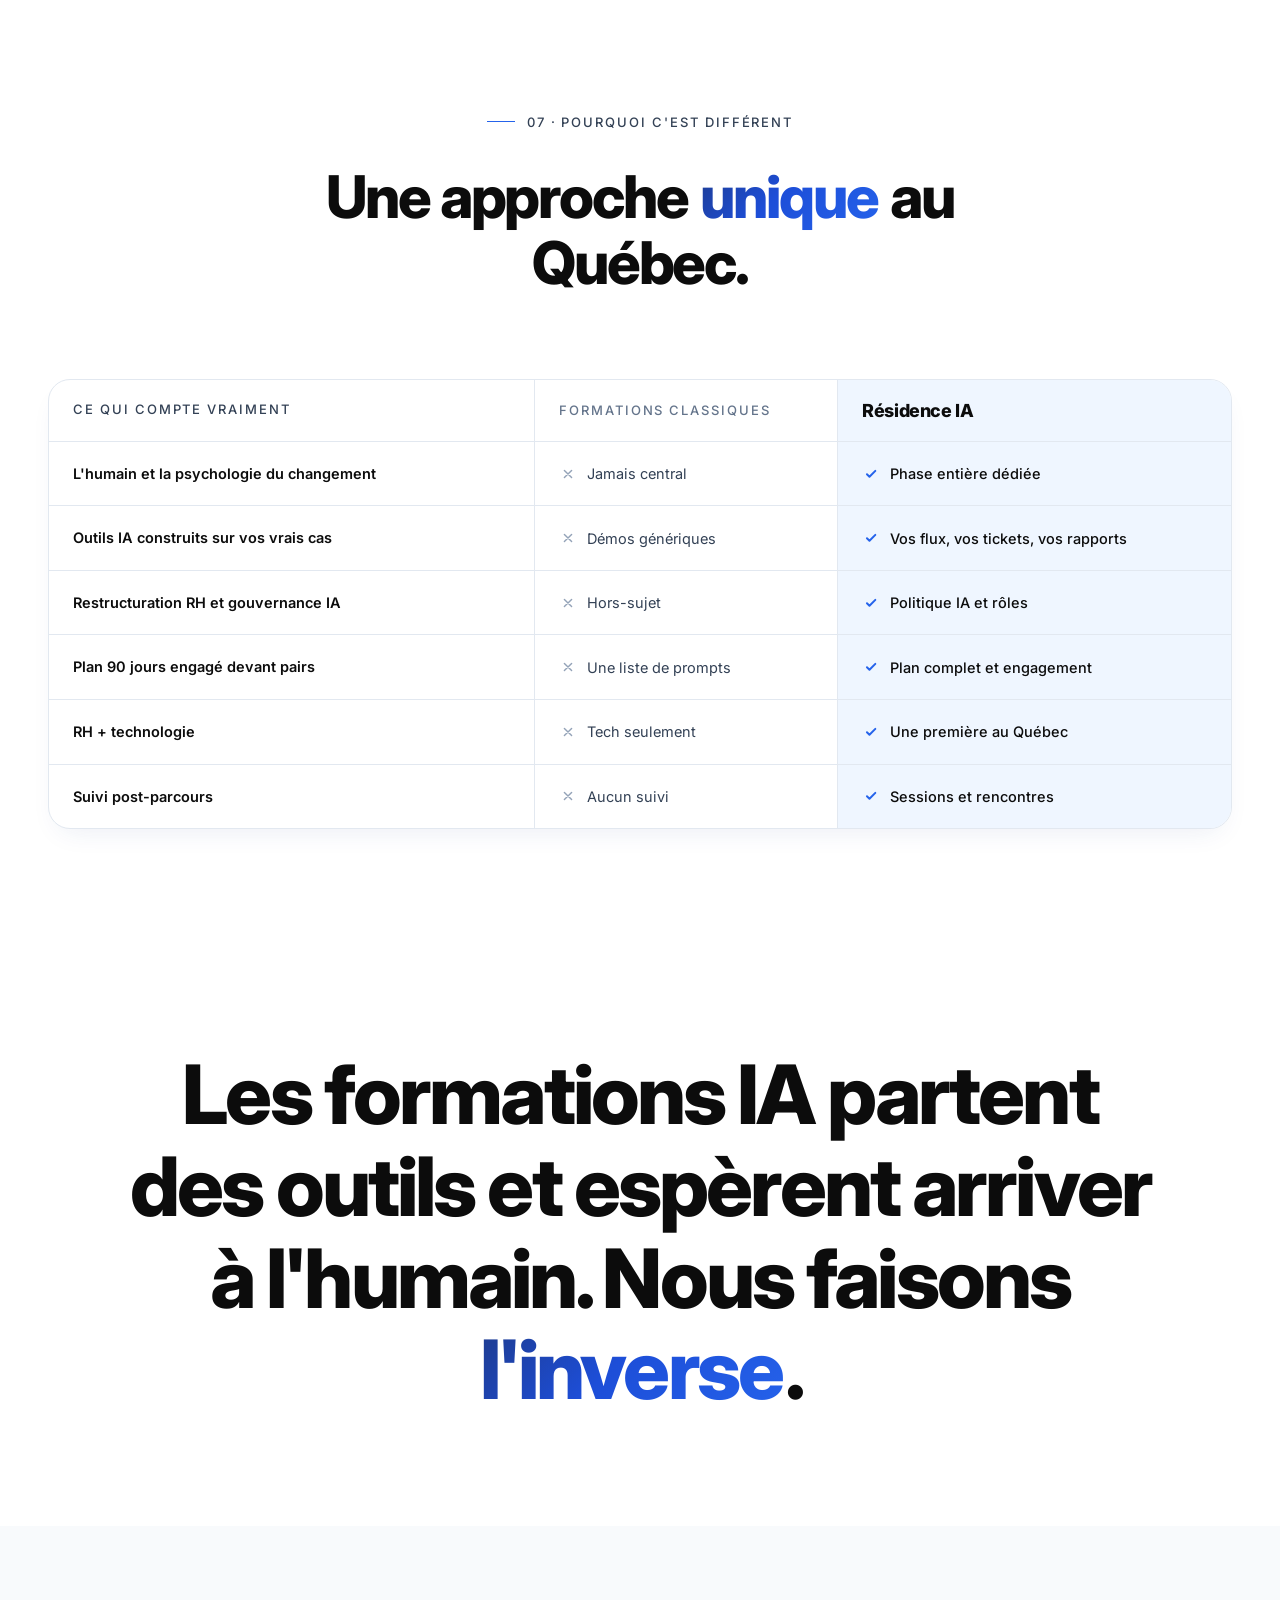
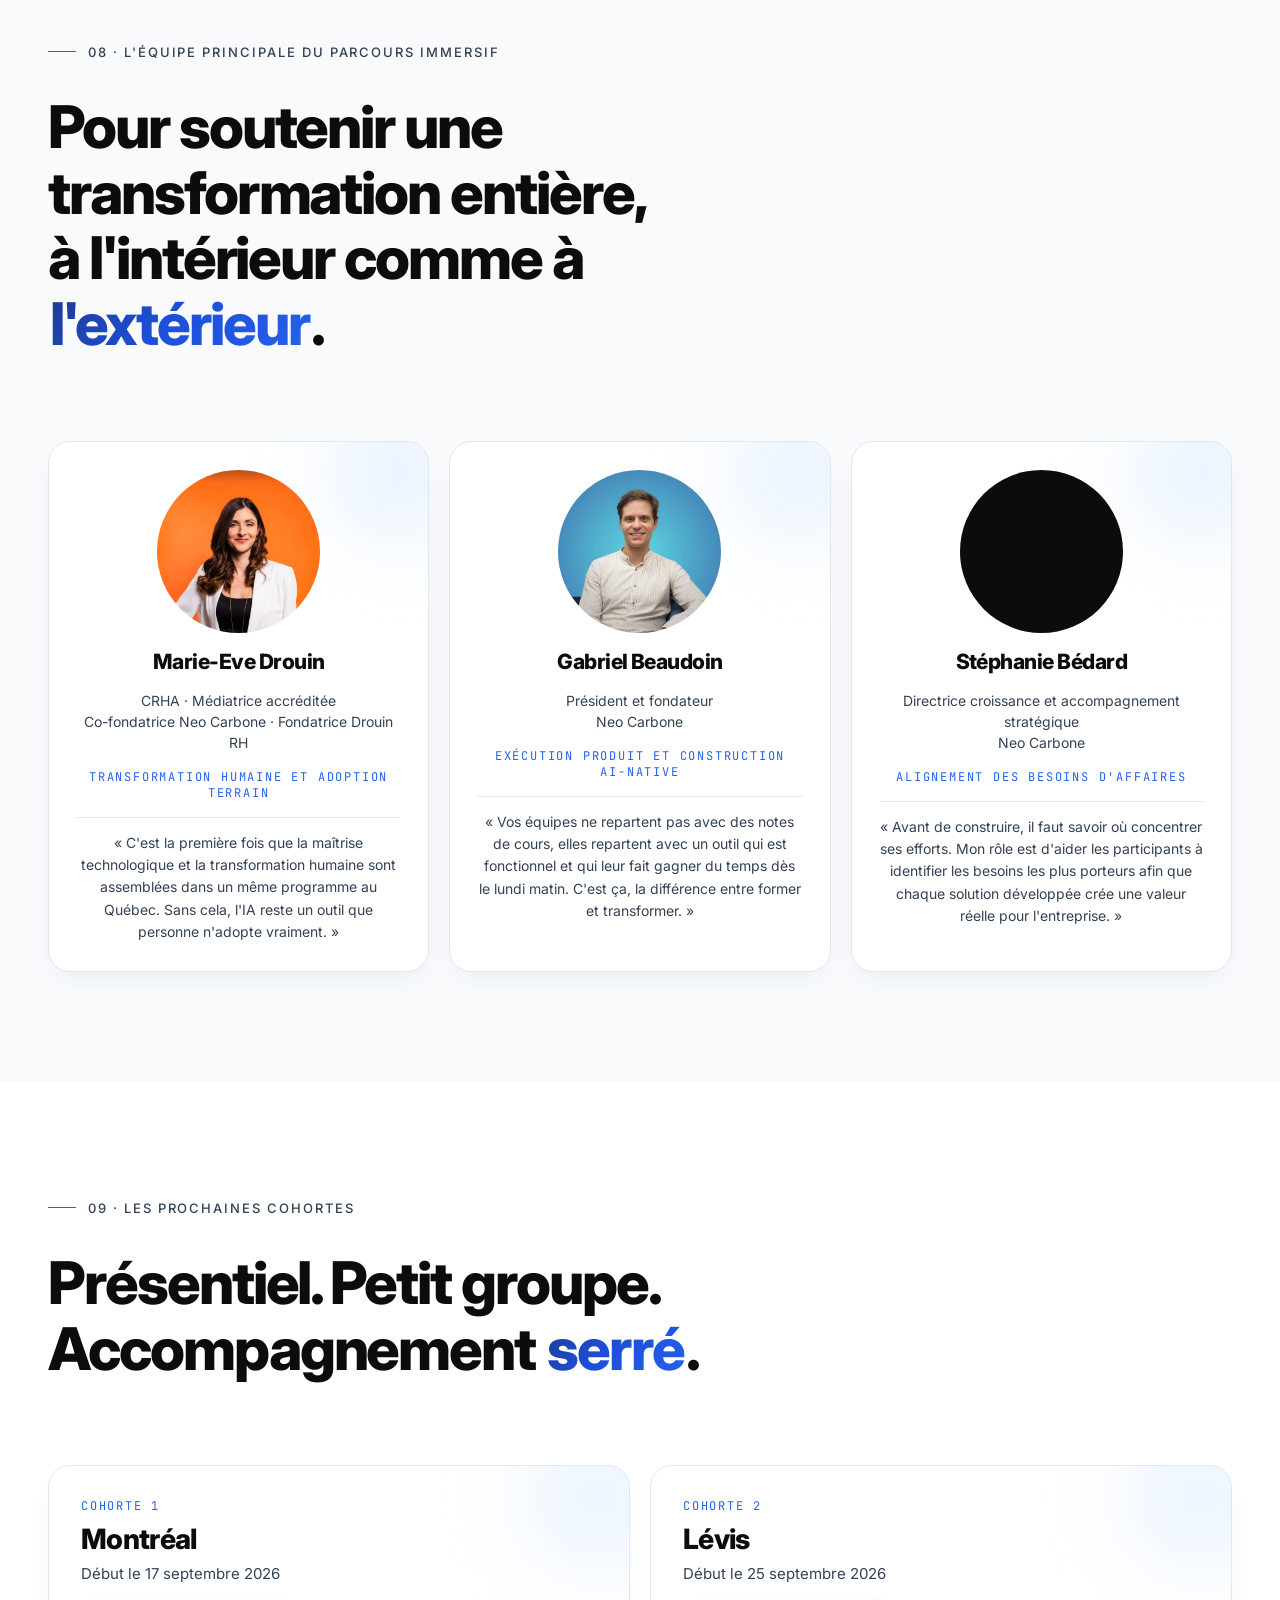
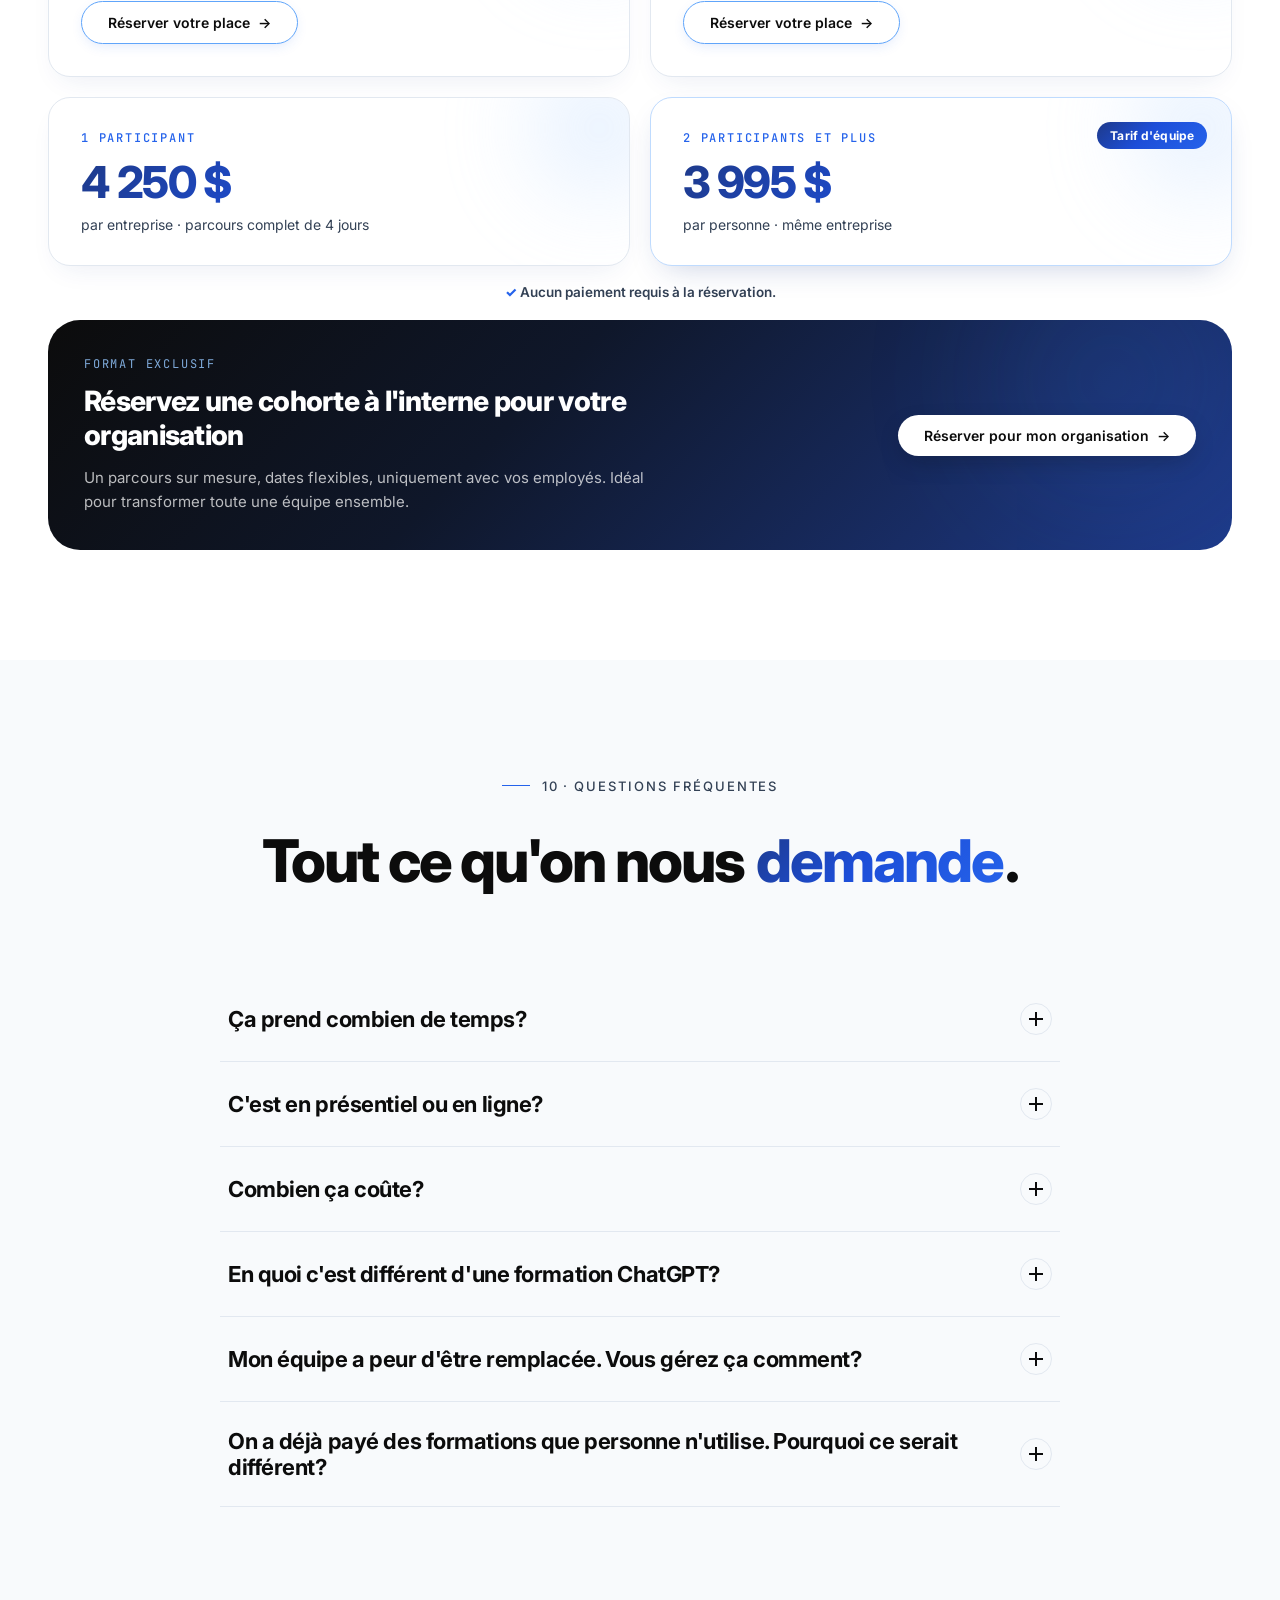
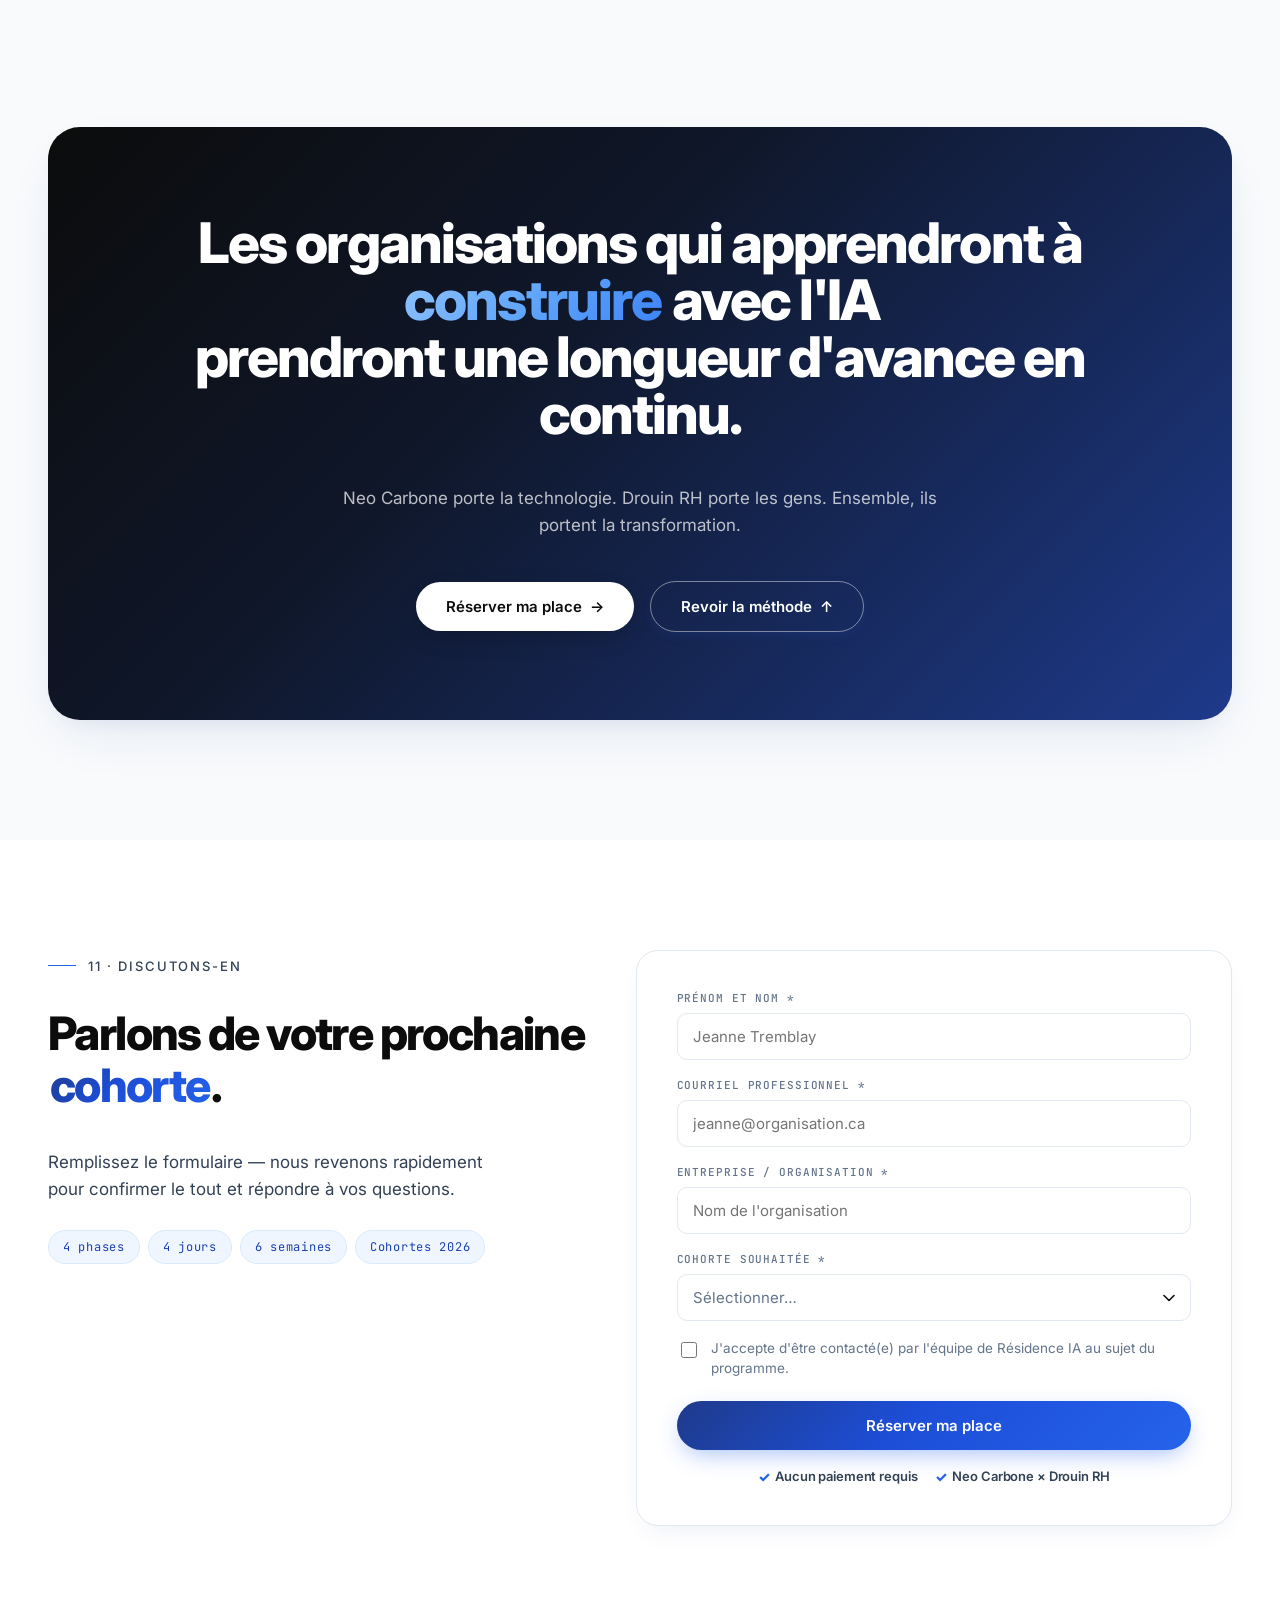
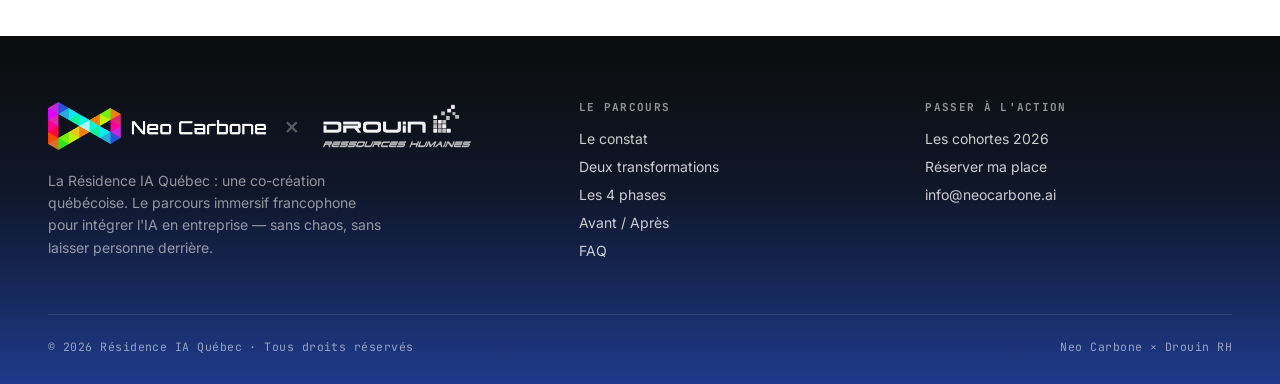
==== commit abed9eb3: "Section prix dans les cohortes et correction FAQ petits groupes Tarifs au point de décision : 4 250 " ====
--- a/index.html
+++ b/index.html
@@ -480,6 +480,20 @@
         <a class="btn btn-secondary" href="#inscription" data-cohort="levis-2026-09-25">Réserver votre place <span class="ar">→</span></a>
       </div>
     </div>
+    <div class="pricing reveal">
+      <div class="price-card">
+        <div class="lab">1 participant</div>
+        <div class="amount">4 250 $</div>
+        <div class="per">par entreprise · parcours complet de 4 jours</div>
+      </div>
+      <div class="price-card featured">
+        <span class="price-badge">Tarif d'équipe</span>
+        <div class="lab">2 participants et plus</div>
+        <div class="amount">3 995 $</div>
+        <div class="per">par personne · même entreprise</div>
+      </div>
+    </div>
+    <p class="pricing-note reveal">Aucun paiement requis à la réservation.</p>
     <div class="internal reveal">
       <div class="glow a"></div>
       <div class="internal-txt">
@@ -506,7 +520,11 @@
       </div>
       <div class="faq">
         <button aria-expanded="false">C'est en présentiel ou en ligne?<span class="pm"></span></button>
-        <div class="ans"><p>En présentiel, en cohorte multi-entreprises — maximum de 15 participants par cohorte, pour un accompagnement serré et de vraies opportunités de partage entre organisations.</p></div>
+        <div class="ans"><p>En présentiel, en cohorte multi-entreprises — de petits groupes, pour un accompagnement serré et de vraies opportunités de partage entre organisations.</p></div>
+      </div>
+      <div class="faq">
+        <button aria-expanded="false">Combien ça coûte?<span class="pm"></span></button>
+        <div class="ans"><p>4 250 $ pour un participant. À partir de deux participants d'une même entreprise, le tarif passe à 3 995 $ par personne. Aucun paiement n'est requis lors de la réservation.</p></div>
       </div>
       <div class="faq">
         <button aria-expanded="false">En quoi c'est différent d'une formation ChatGPT?<span class="pm"></span></button>
--- a/assets/residence.css
+++ b/assets/residence.css
@@ -709,6 +709,37 @@
 .cohort .city{font-family:var(--ff-grotesk);font-weight:800;font-size:28px;letter-spacing:-0.025em;color:var(--ink);}
 .cohort .date{font-size:15px;color:var(--ink-2);margin-bottom:10px;}
 .cohort .btn{margin-top:auto;width:fit-content;}
+/* ---------- pricing ---------- */
+.pricing{display:grid;grid-template-columns:1fr 1fr;gap:20px;margin-top:20px;}
+.price-card{
+  position:relative;overflow:hidden;
+  background:#fff;border:1px solid var(--hair);border-radius:var(--r-xl);
+  padding:32px;display:flex;flex-direction:column;gap:6px;
+  box-shadow:var(--shadow-card-soft);transition:transform .2s,box-shadow .2s;
+}
+.price-card::after{content:'';position:absolute;right:-40px;top:-40px;width:140px;height:140px;border-radius:50%;background:var(--blue-200);filter:blur(44px);opacity:.35;pointer-events:none;}
+.price-card>*{position:relative;z-index:1;}
+.price-card:hover{transform:translateY(-2px);box-shadow:var(--shadow-card);}
+.price-card .lab{font-family:var(--ff-mono);font-size:12px;font-weight:500;letter-spacing:0.15em;text-transform:uppercase;color:var(--blue-600);margin-bottom:8px;}
+.price-card .amount{
+  font-family:var(--ff-grotesk);font-weight:800;font-size:clamp(34px,3.6vw,44px);
+  letter-spacing:-0.035em;line-height:1;
+  background:var(--accent-gradient);
+  -webkit-background-clip:text;background-clip:text;-webkit-text-fill-color:transparent;
+}
+.price-card .per{font-size:14px;color:var(--ink-2);margin-top:6px;}
+.price-card.featured{border-color:var(--blue-200);box-shadow:0 12px 32px -14px rgba(30,58,138,.28);}
+.price-badge{
+  position:absolute;top:24px;right:24px;
+  font-family:var(--ff-grotesk);font-size:12px;font-weight:700;letter-spacing:0.01em;
+  color:#fff;background:var(--accent-gradient);
+  padding:6px 13px;border-radius:var(--r-pill);
+}
+.pricing-note{
+  text-align:center;margin:18px 0 0;font-size:13.5px;font-weight:600;color:var(--ink-2);
+}
+.pricing-note::before{content:'✓ ';color:var(--blue-600);font-weight:800;}
+
 .internal{
   margin-top:20px;
   background:linear-gradient(135deg, #0c0c0c 0%, #0f172a 40%, #1e3a8a 100%);
@@ -880,7 +911,7 @@
   .nav-right{gap:10px;}
   .hero-counts{grid-template-columns:repeat(3,1fr);gap:8px;max-width:320px;margin:0 auto;}
   .hero-counts .val{font-size:clamp(24px,7vw,32px);}
-  .stats,.prob-grid,.team,.dual,.dates{grid-template-columns:1fr;}
+  .stats,.prob-grid,.team,.dual,.dates,.pricing{grid-template-columns:1fr;}
   .ba-compare-head{display:none;}
   .ba-compare-body{gap:40px;}
   .ba-row{
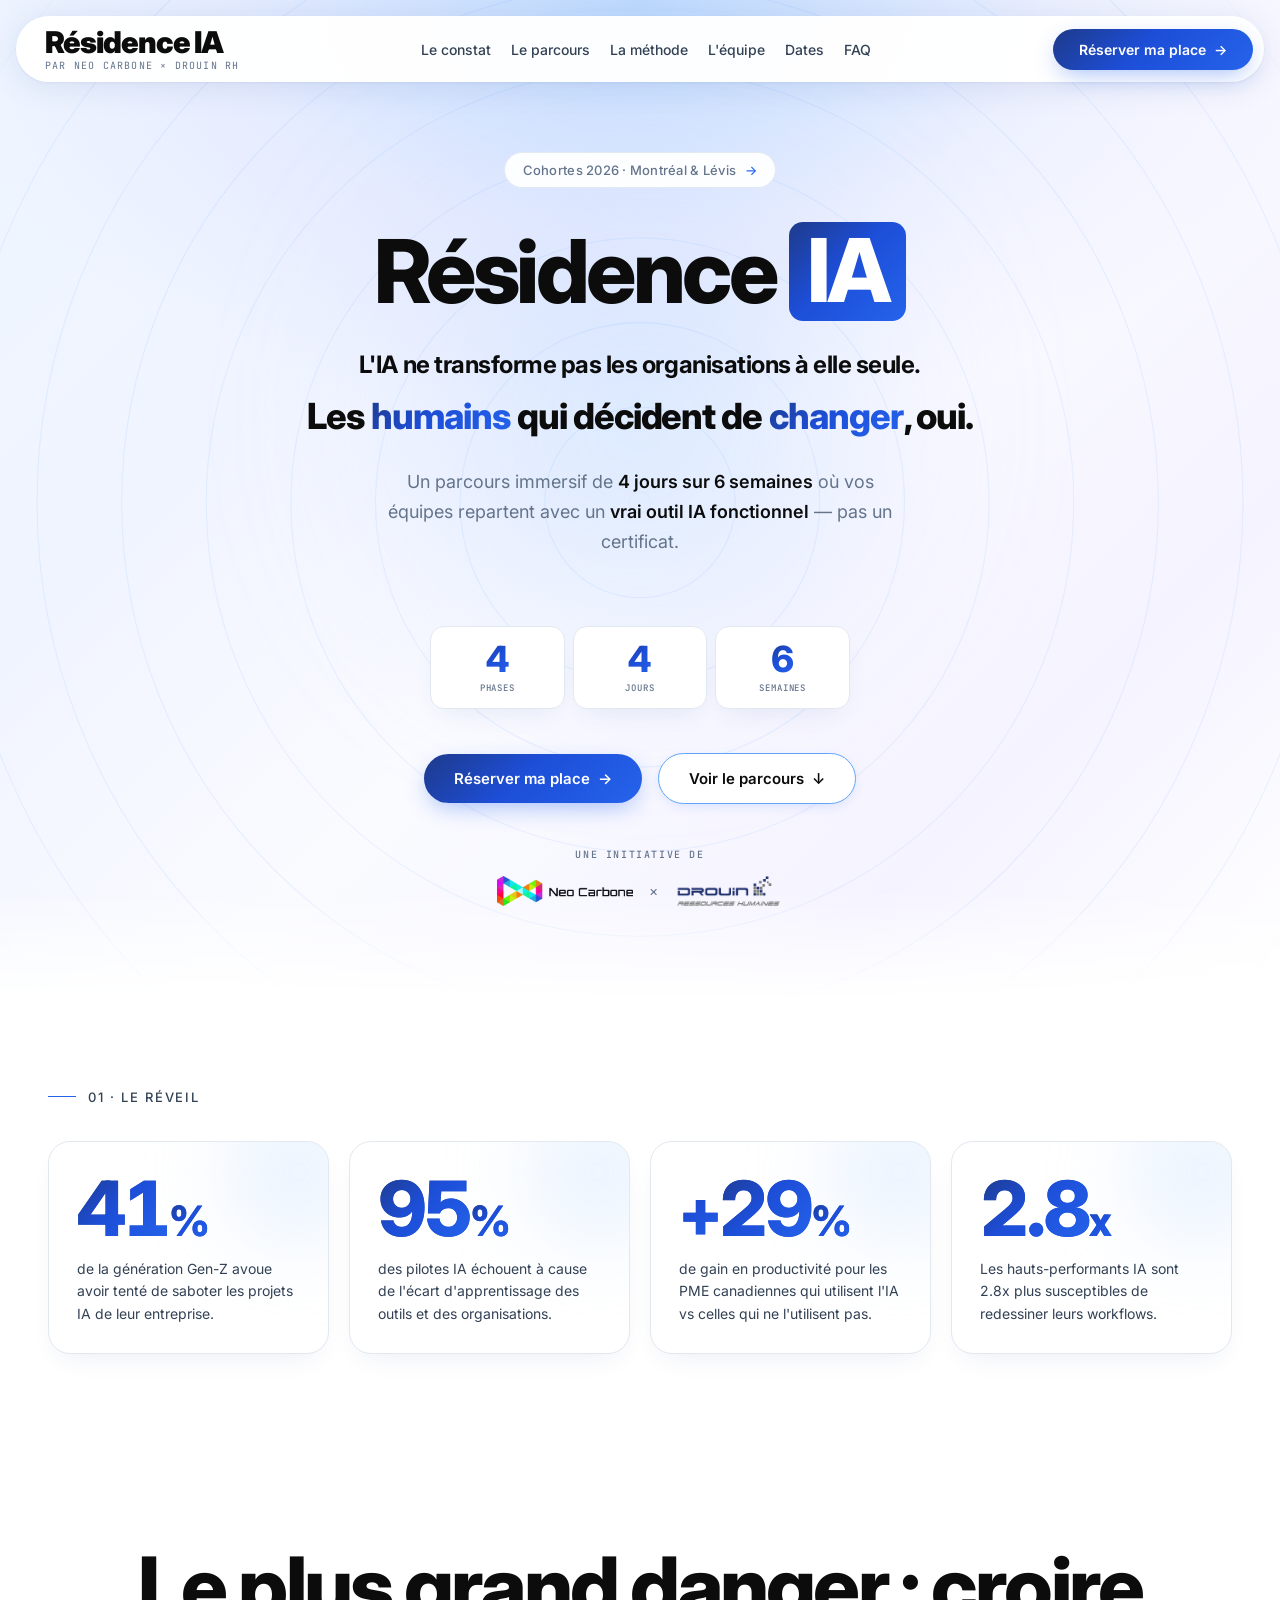
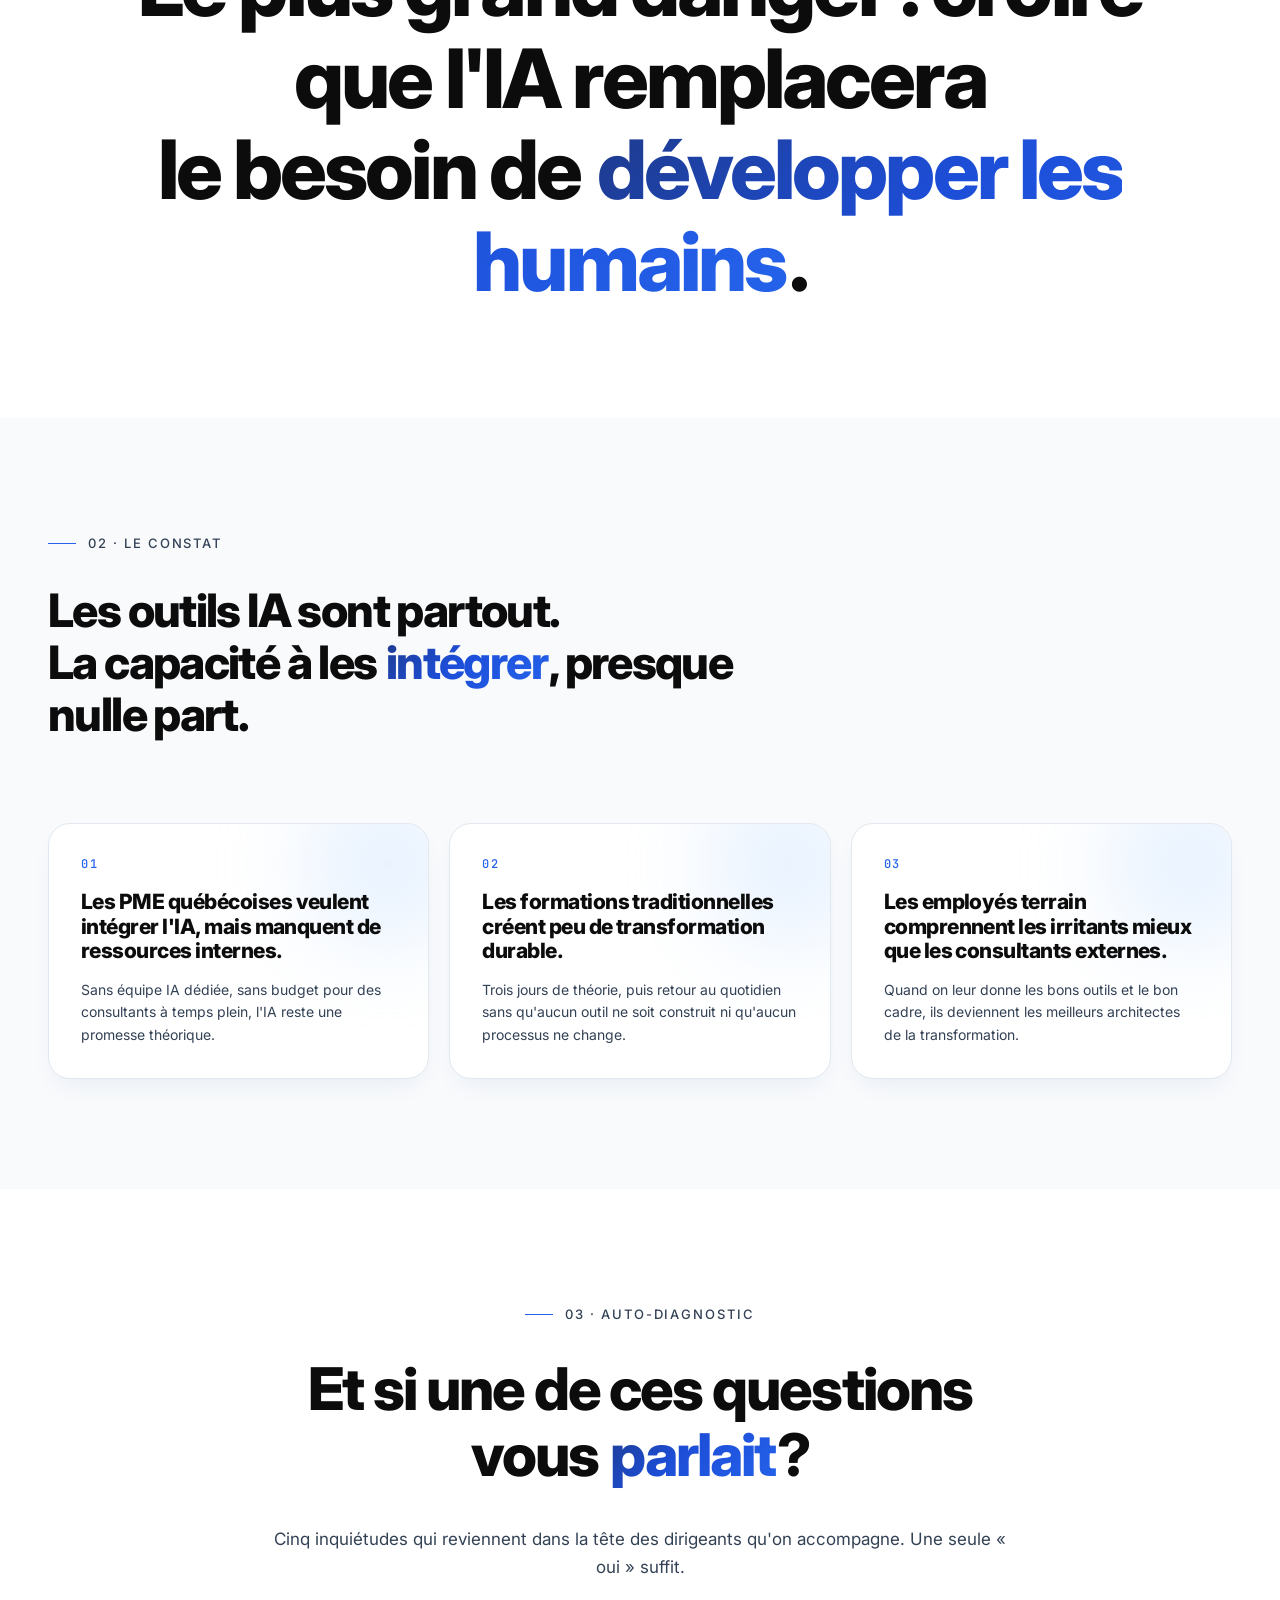
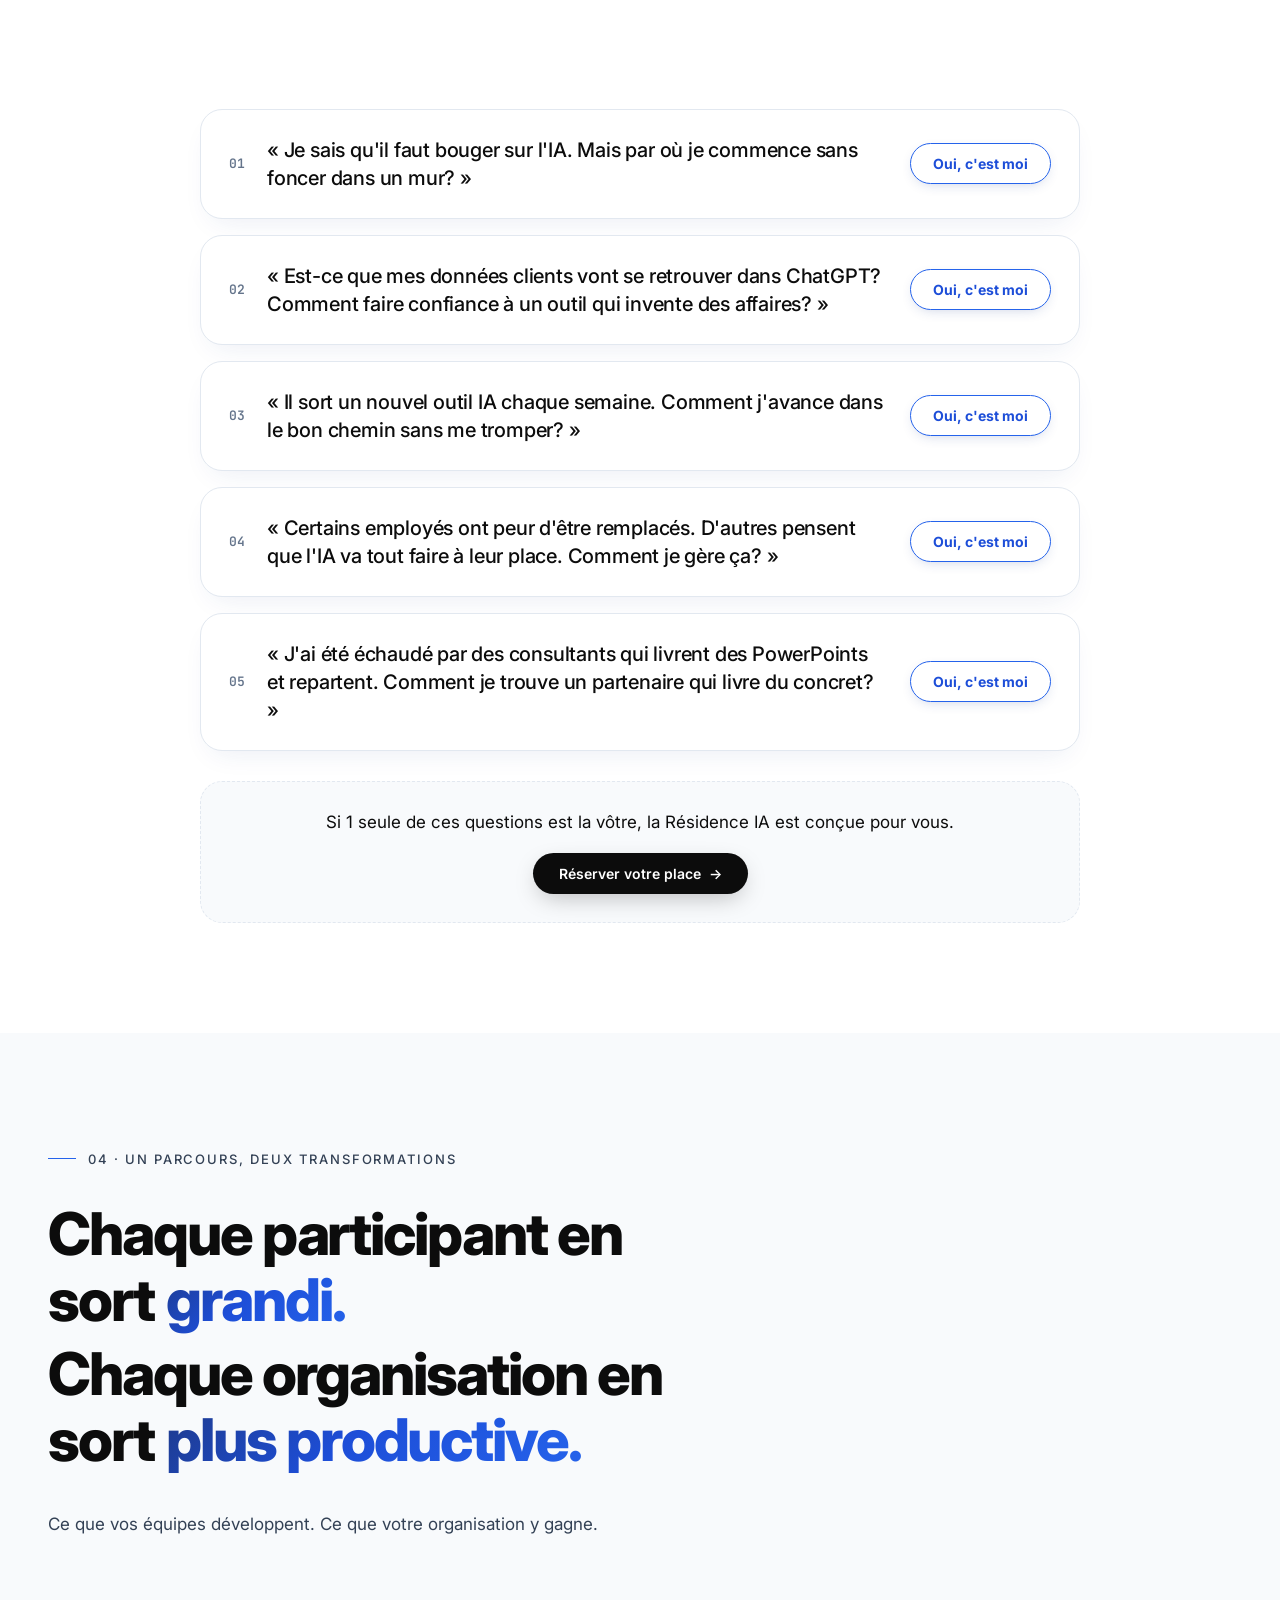
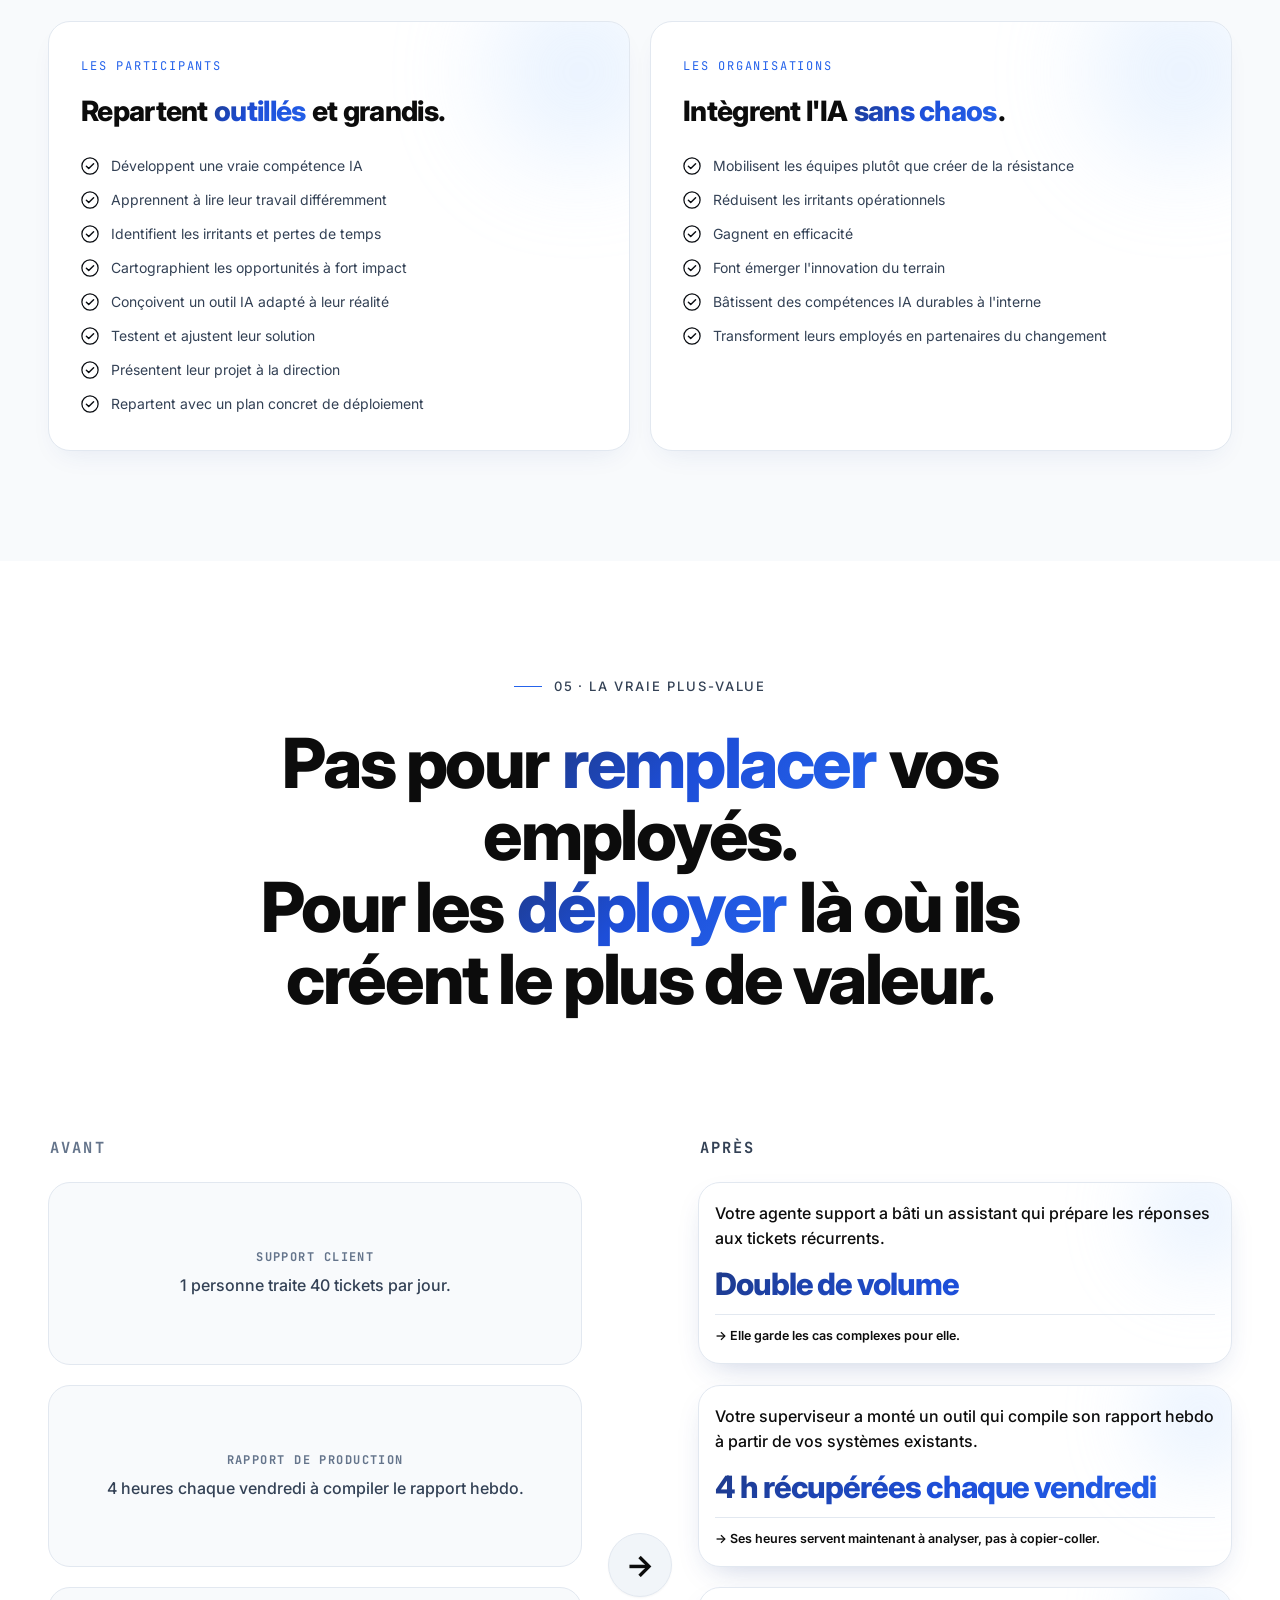
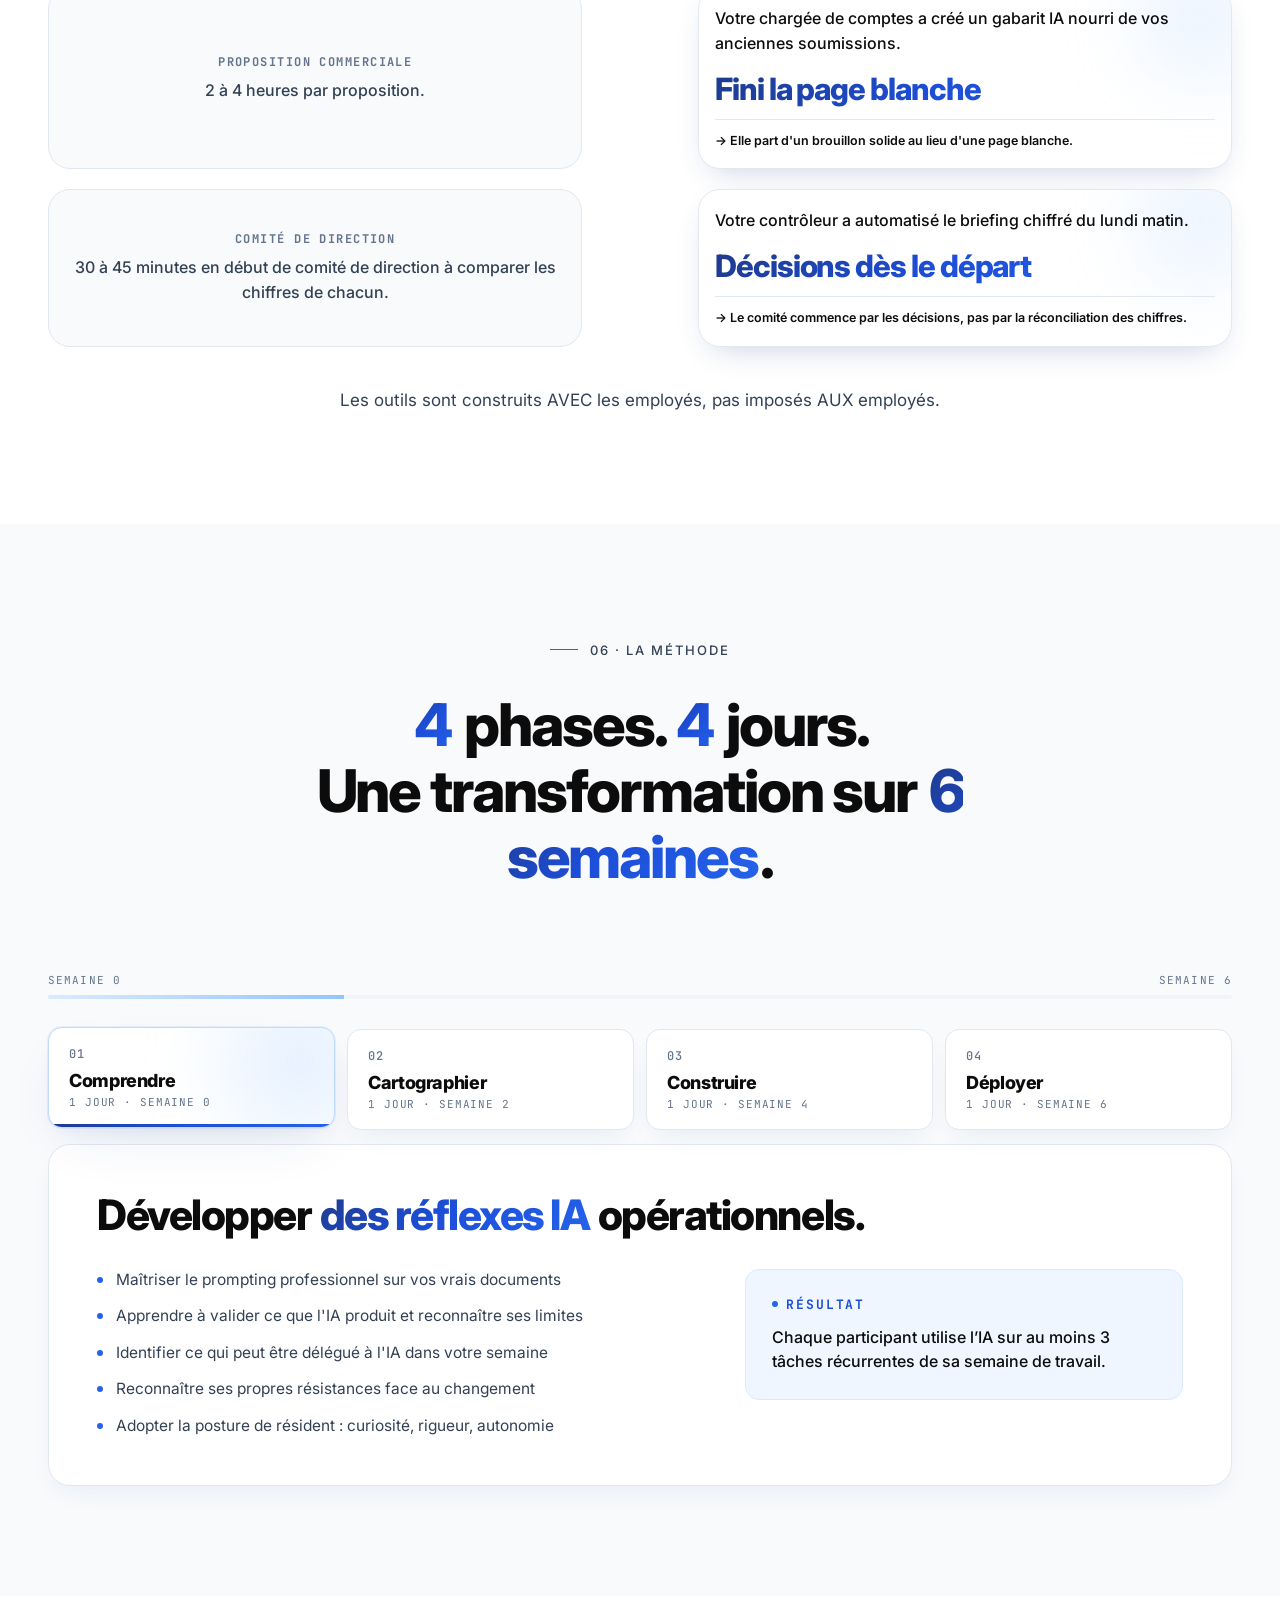
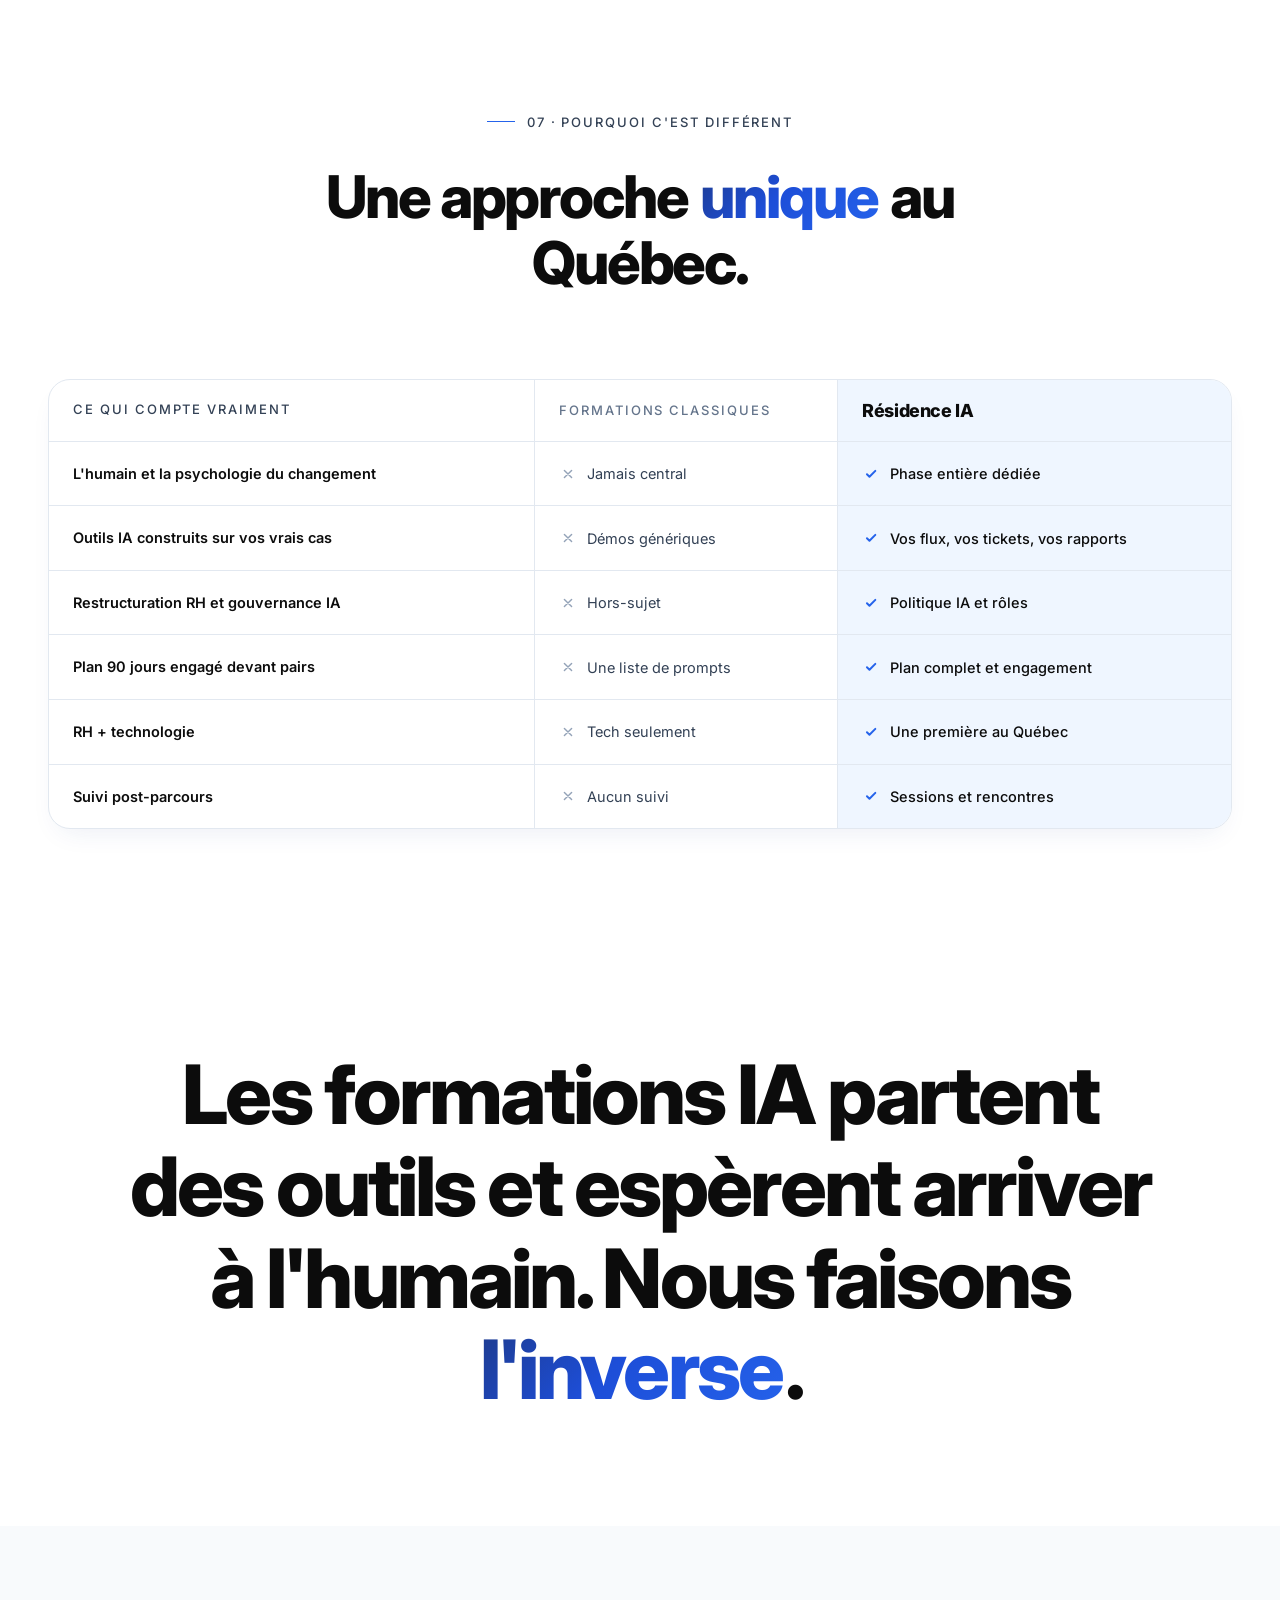
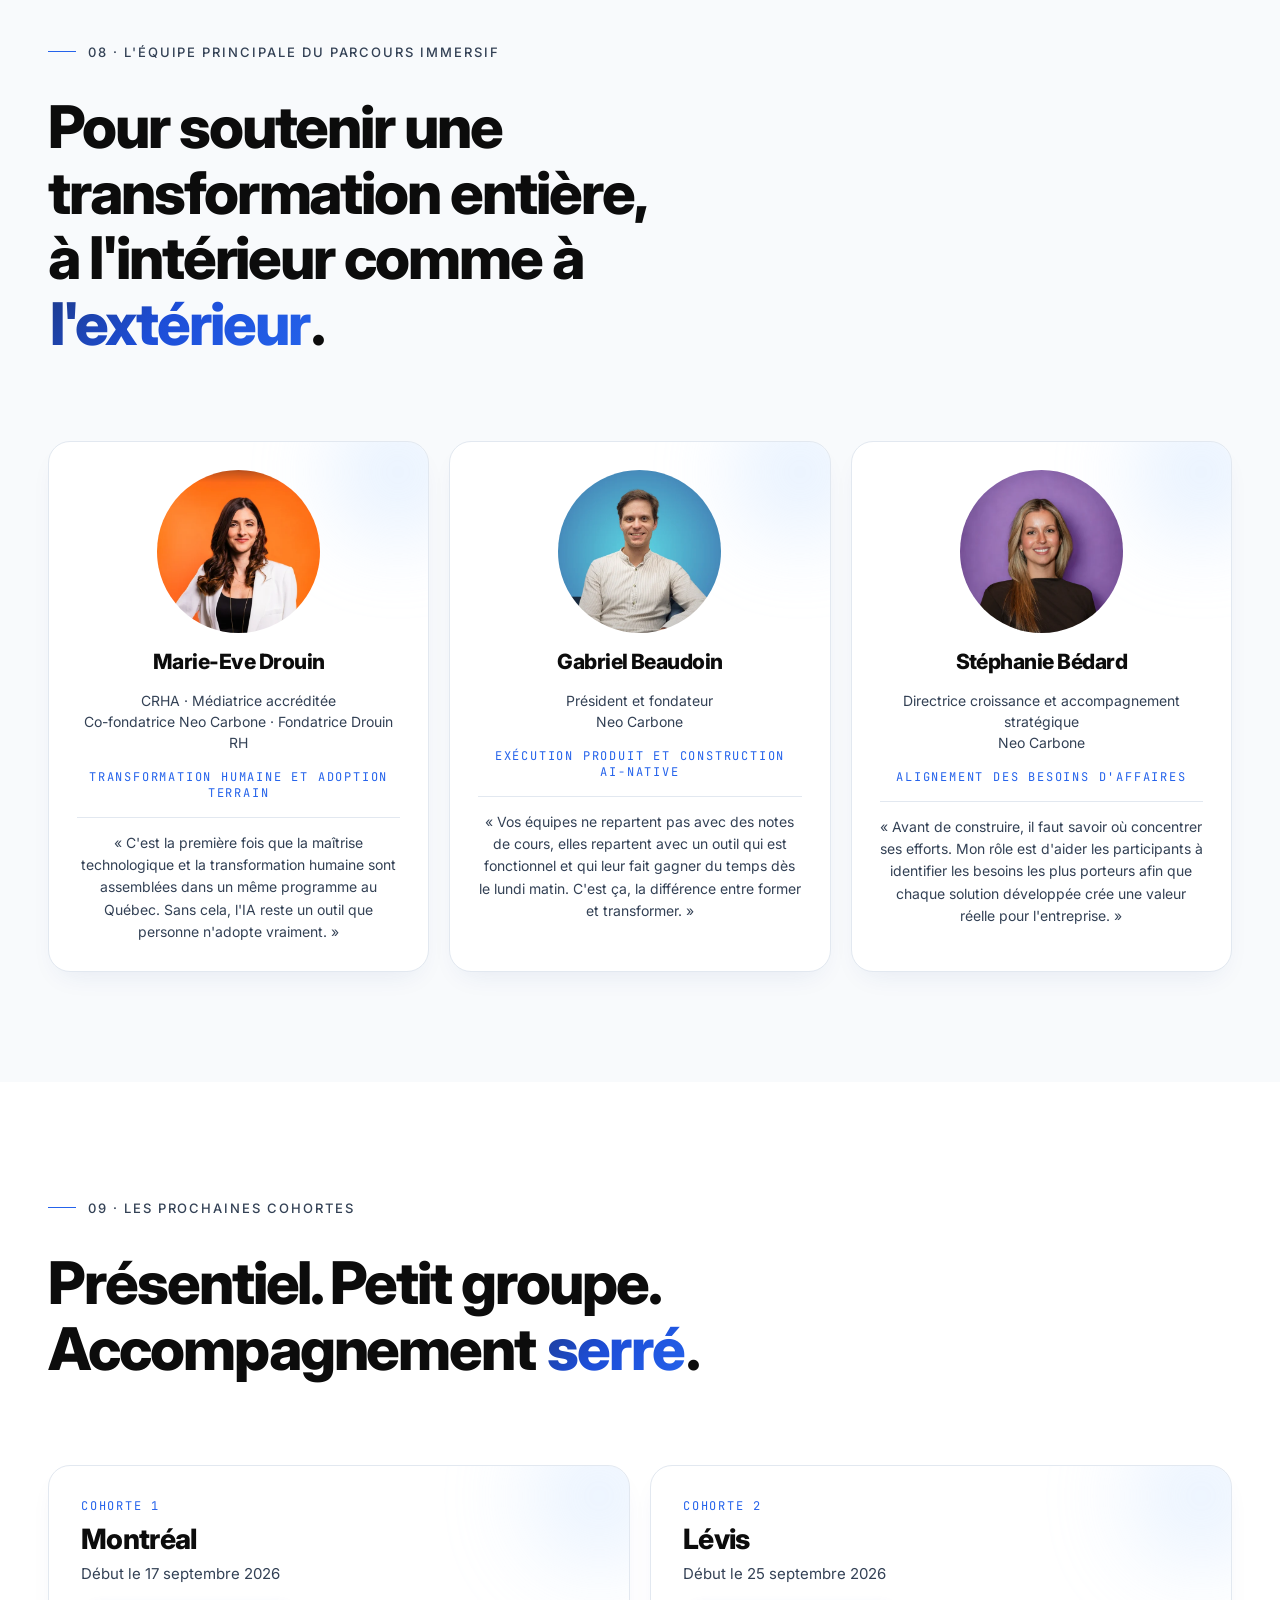
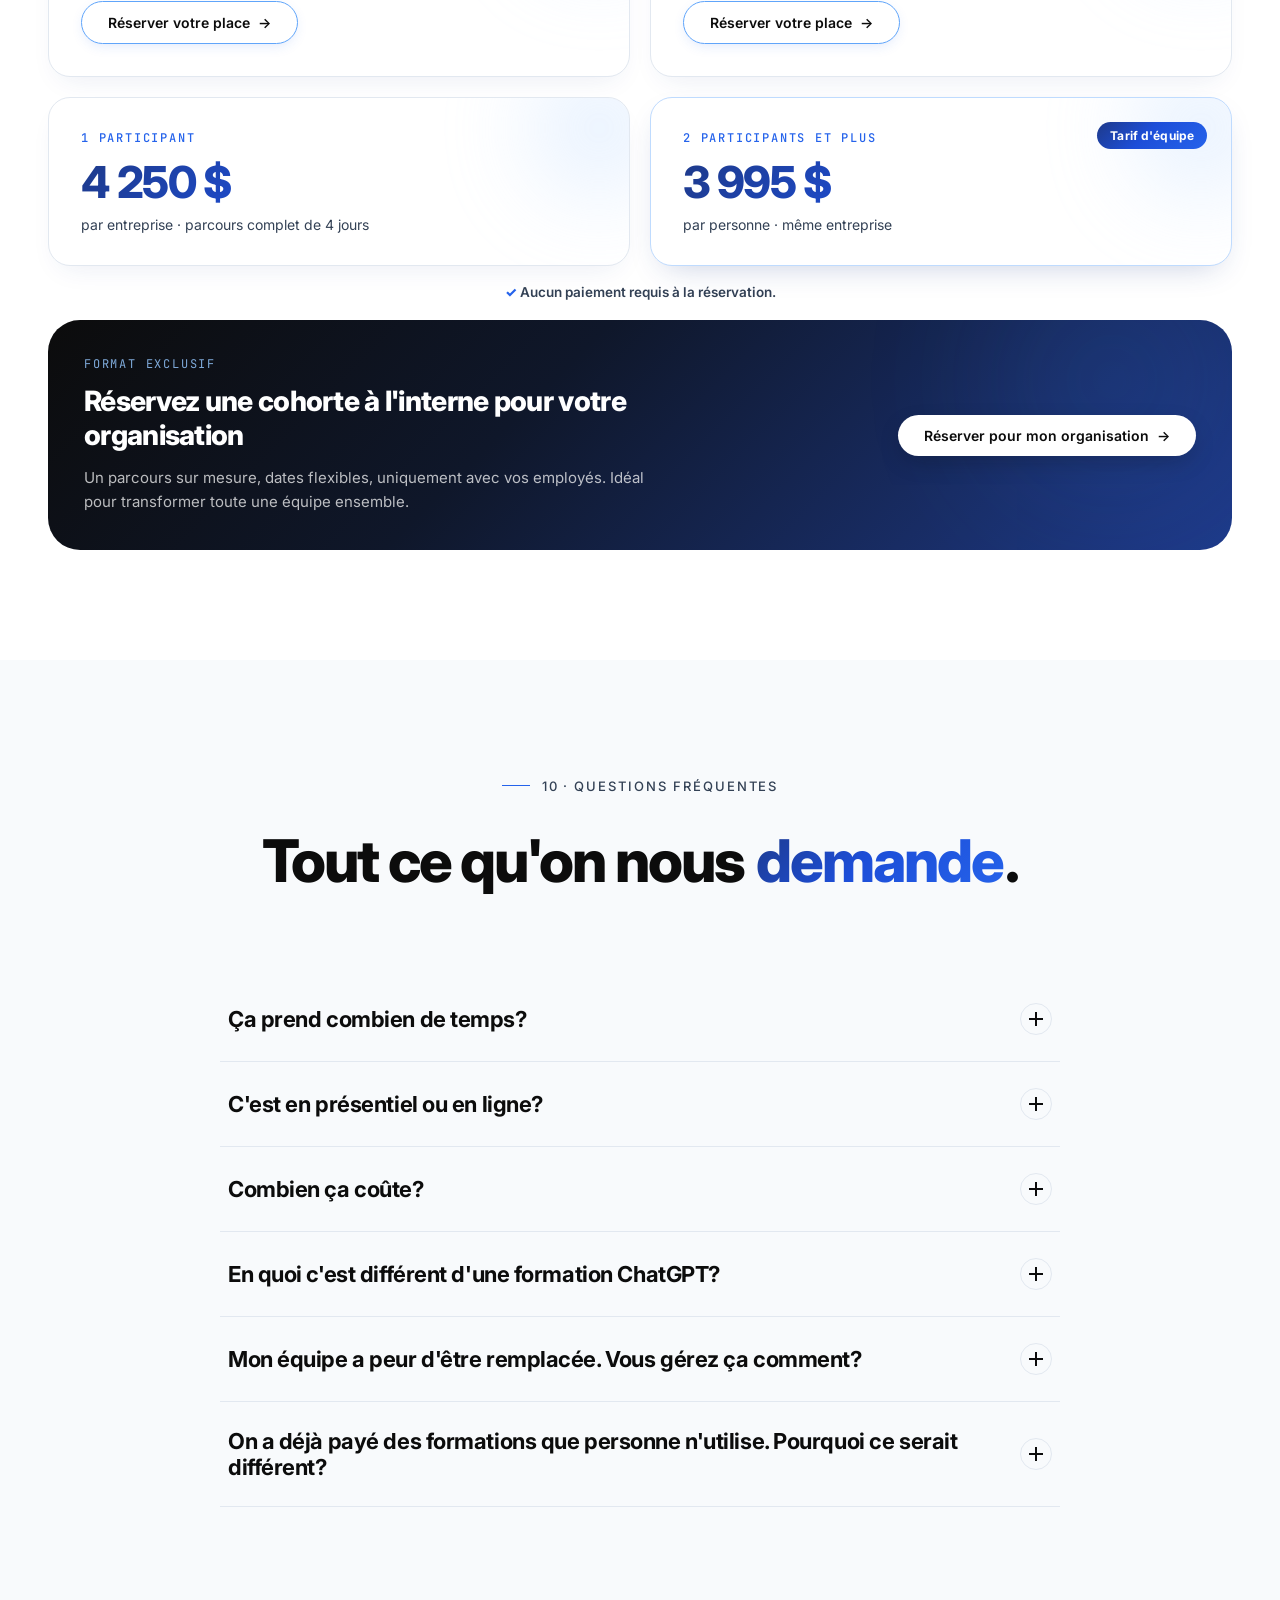
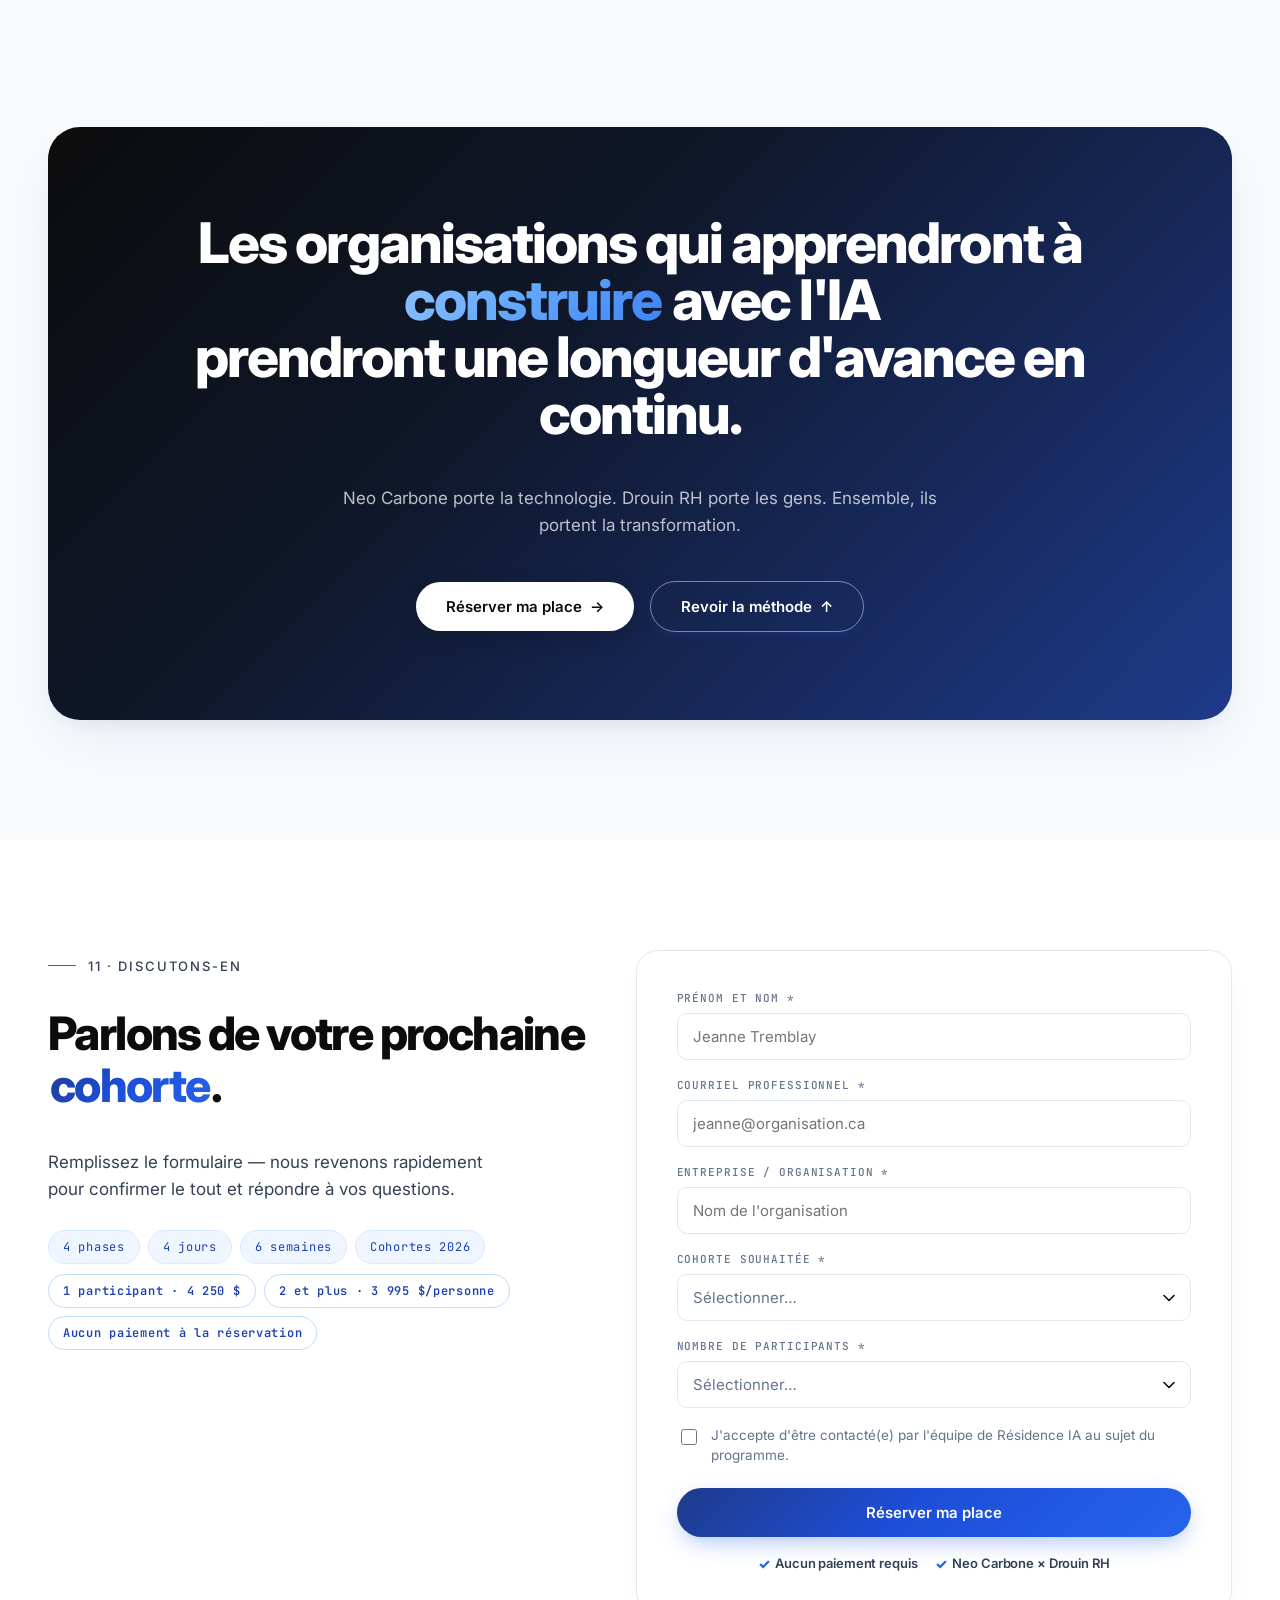
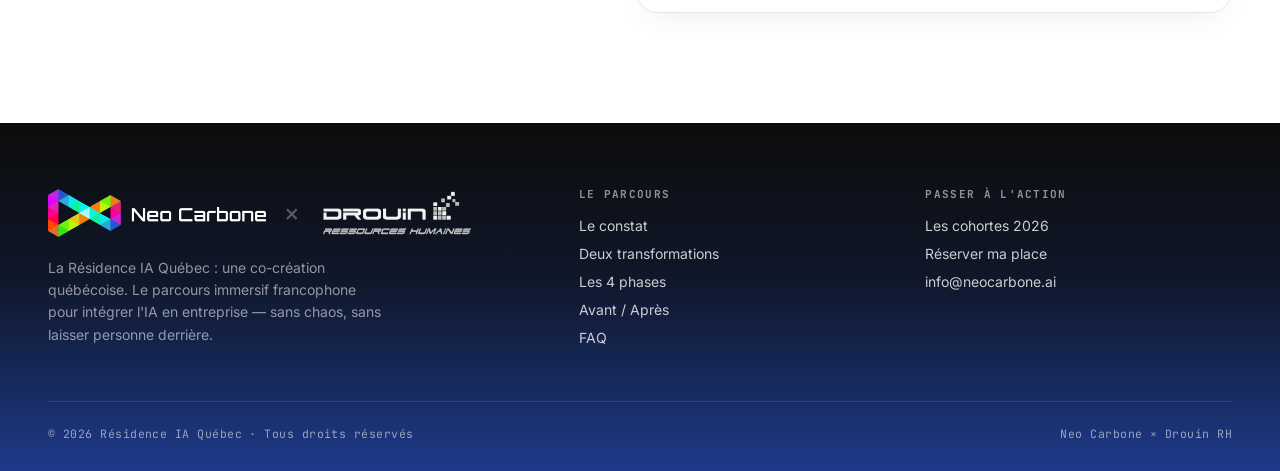
==== commit 0461274e: "Nombre de participants et prix dans le formulaire de réservation Sélecteur avec tarifs affichés dans" ====
--- a/index.html
+++ b/index.html
@@ -23,7 +23,7 @@
 <link rel="icon" type="image/svg+xml" href="assets/favicon.svg">
 <link rel="icon" type="image/png" sizes="32x32" href="assets/favicon-32.png">
 <link rel="apple-touch-icon" href="assets/apple-touch-icon.png">
-<link rel="stylesheet" href="assets/residence.css">
+<link rel="stylesheet" href="assets/residence.css?v=2">
 <link rel="preconnect" href="https://fonts.googleapis.com">
 <link rel="preconnect" href="https://fonts.gstatic.com" crossorigin>
 <link href="https://fonts.googleapis.com/css2?family=Inter:wght@400;500;600;700;800;900&family=JetBrains+Mono:wght@400;500;600;700&display=swap" rel="stylesheet">
@@ -568,6 +568,9 @@
         <div class="chips">
           <span>4 phases</span><span>4 jours</span><span>6 semaines</span><span>Cohortes 2026</span>
         </div>
+        <div class="chips chips-pricing">
+          <span>1 participant · 4 250 $</span><span>2 et plus · 3 995 $/personne</span><span>Aucun paiement à la réservation</span>
+        </div>
       </div>
       <div class="book-card reveal">
         <form id="bookForm">
@@ -594,6 +597,22 @@
               </select>
             </div>
           </div>
+          <div class="field">
+            <label for="f-count">Nombre de participants *</label>
+            <div class="select-wrap">
+              <select id="f-count" name="participants" required>
+                <option value="" disabled selected hidden>Sélectionner…</option>
+                <option value="1">1 participant — 4 250 $</option>
+                <option value="2">2 participants — 3 995 $/personne</option>
+                <option value="3">3 participants — 3 995 $/personne</option>
+                <option value="4">4 participants — 3 995 $/personne</option>
+                <option value="5+">5 participants et plus — 3 995 $/personne</option>
+              </select>
+            </div>
+          </div>
+          <div class="price-estimate" id="priceEstimate" hidden>
+            <span id="priceEstimateLbl"></span><b id="priceEstimateVal"></b>
+          </div>
           <label class="consent"><input type="checkbox" required>J'accepte d'être contacté(e) par l'équipe de Résidence IA au sujet du programme.</label>
           <button class="btn btn-primary btn-lg" type="submit">Réserver ma place</button>
         </form>
@@ -645,6 +664,6 @@
   <svg viewBox="0 0 20 20" fill="none" aria-hidden="true"><path d="M5 12.5l5-5 5 5" stroke="currentColor" stroke-width="2" stroke-linecap="round" stroke-linejoin="round"/></svg>
 </button>
 
-<script src="assets/app.js"></script>
+<script src="assets/app.js?v=2"></script>
 </body>
 </html>
--- a/assets/residence.css
+++ b/assets/residence.css
@@ -775,6 +775,20 @@
 .book{display:grid;grid-template-columns:0.95fr 1.05fr;gap:48px;align-items:start;}
 .book-aside .chips{display:flex;flex-wrap:wrap;gap:8px;margin-top:26px;}
 .book-aside .chips span{font-family:var(--ff-mono);font-size:12px;letter-spacing:0.06em;padding:8px 14px;border-radius:999px;background:var(--blue-50);border:1px solid var(--blue-100);color:var(--blue-800);}
+.book-aside .chips-pricing{margin-top:10px;}
+.book-aside .chips-pricing span{background:#fff;border-color:var(--blue-200);font-weight:600;}
+.price-estimate[hidden]{display:none;}
+.price-estimate{
+  display:flex;justify-content:space-between;align-items:baseline;gap:12px;flex-wrap:wrap;
+  background:var(--blue-50);border:1px solid var(--blue-100);border-radius:var(--r-lg);
+  padding:14px 18px;margin-bottom:18px;
+  font-size:13.5px;font-weight:600;color:var(--ink-2);
+}
+.price-estimate b{
+  font-family:var(--ff-grotesk);font-size:19px;font-weight:800;letter-spacing:-0.02em;
+  background:var(--accent-gradient);
+  -webkit-background-clip:text;background-clip:text;-webkit-text-fill-color:transparent;
+}
 .book-card{background:#fff;border:1px solid var(--hair);border-radius:var(--r-xl);padding:clamp(28px,3.4vw,40px);box-shadow:var(--shadow-card-soft);}
 .field{margin-bottom:18px;}
 .field label{display:block;font-family:var(--ff-mono);font-size:11px;font-weight:500;letter-spacing:0.08em;text-transform:uppercase;color:var(--muted);margin-bottom:8px;}
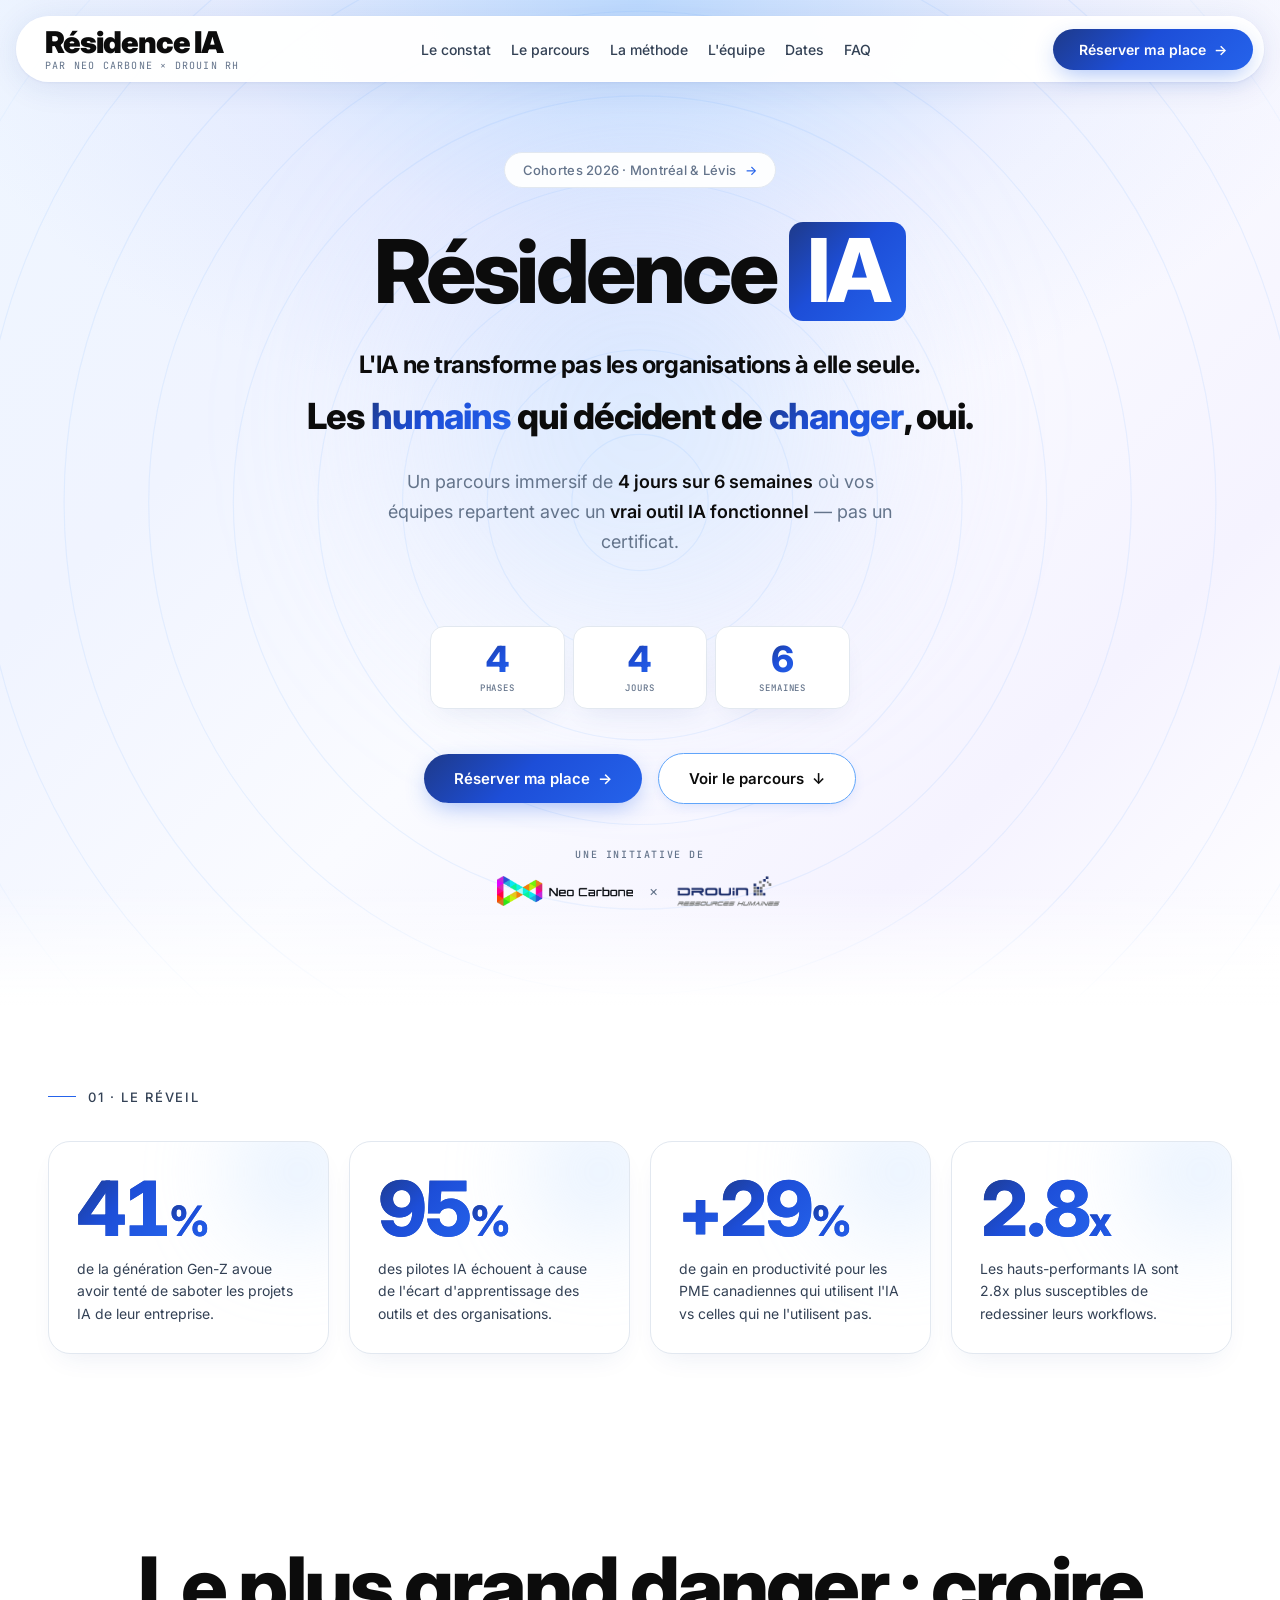
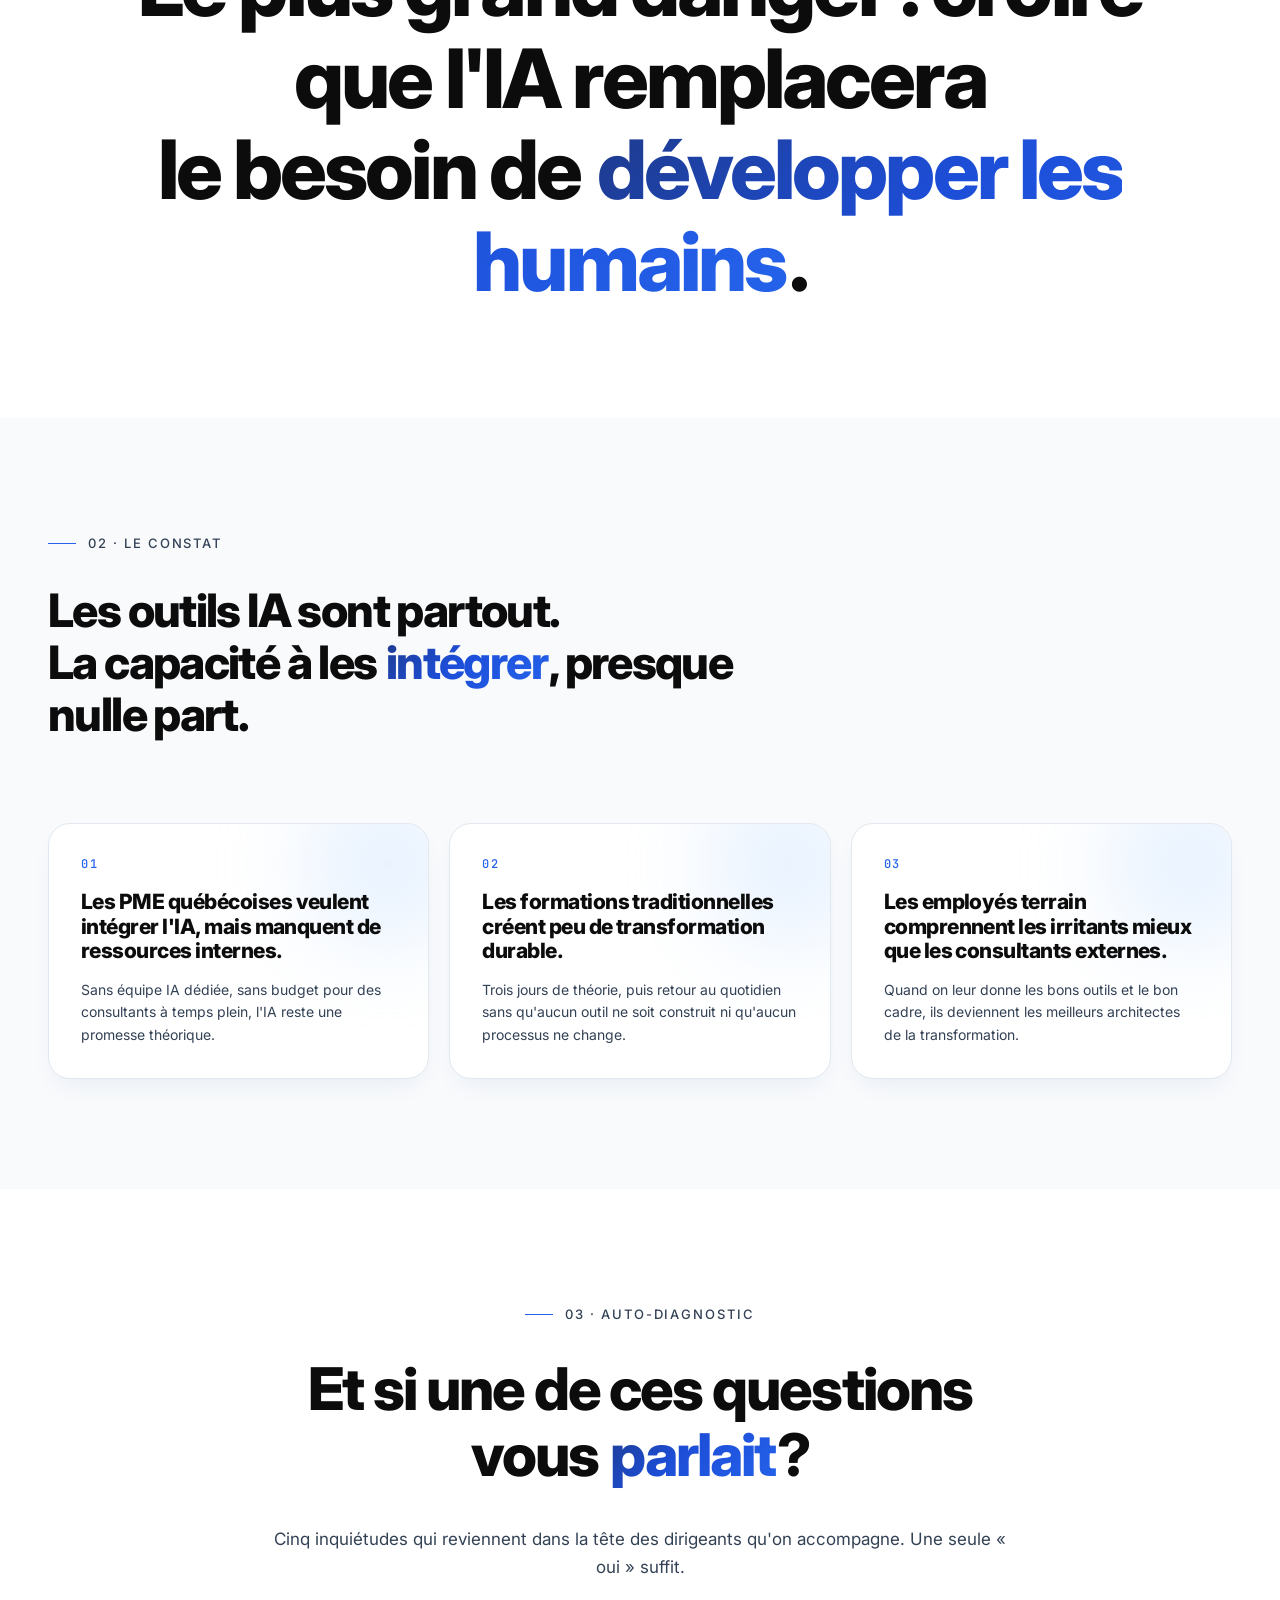
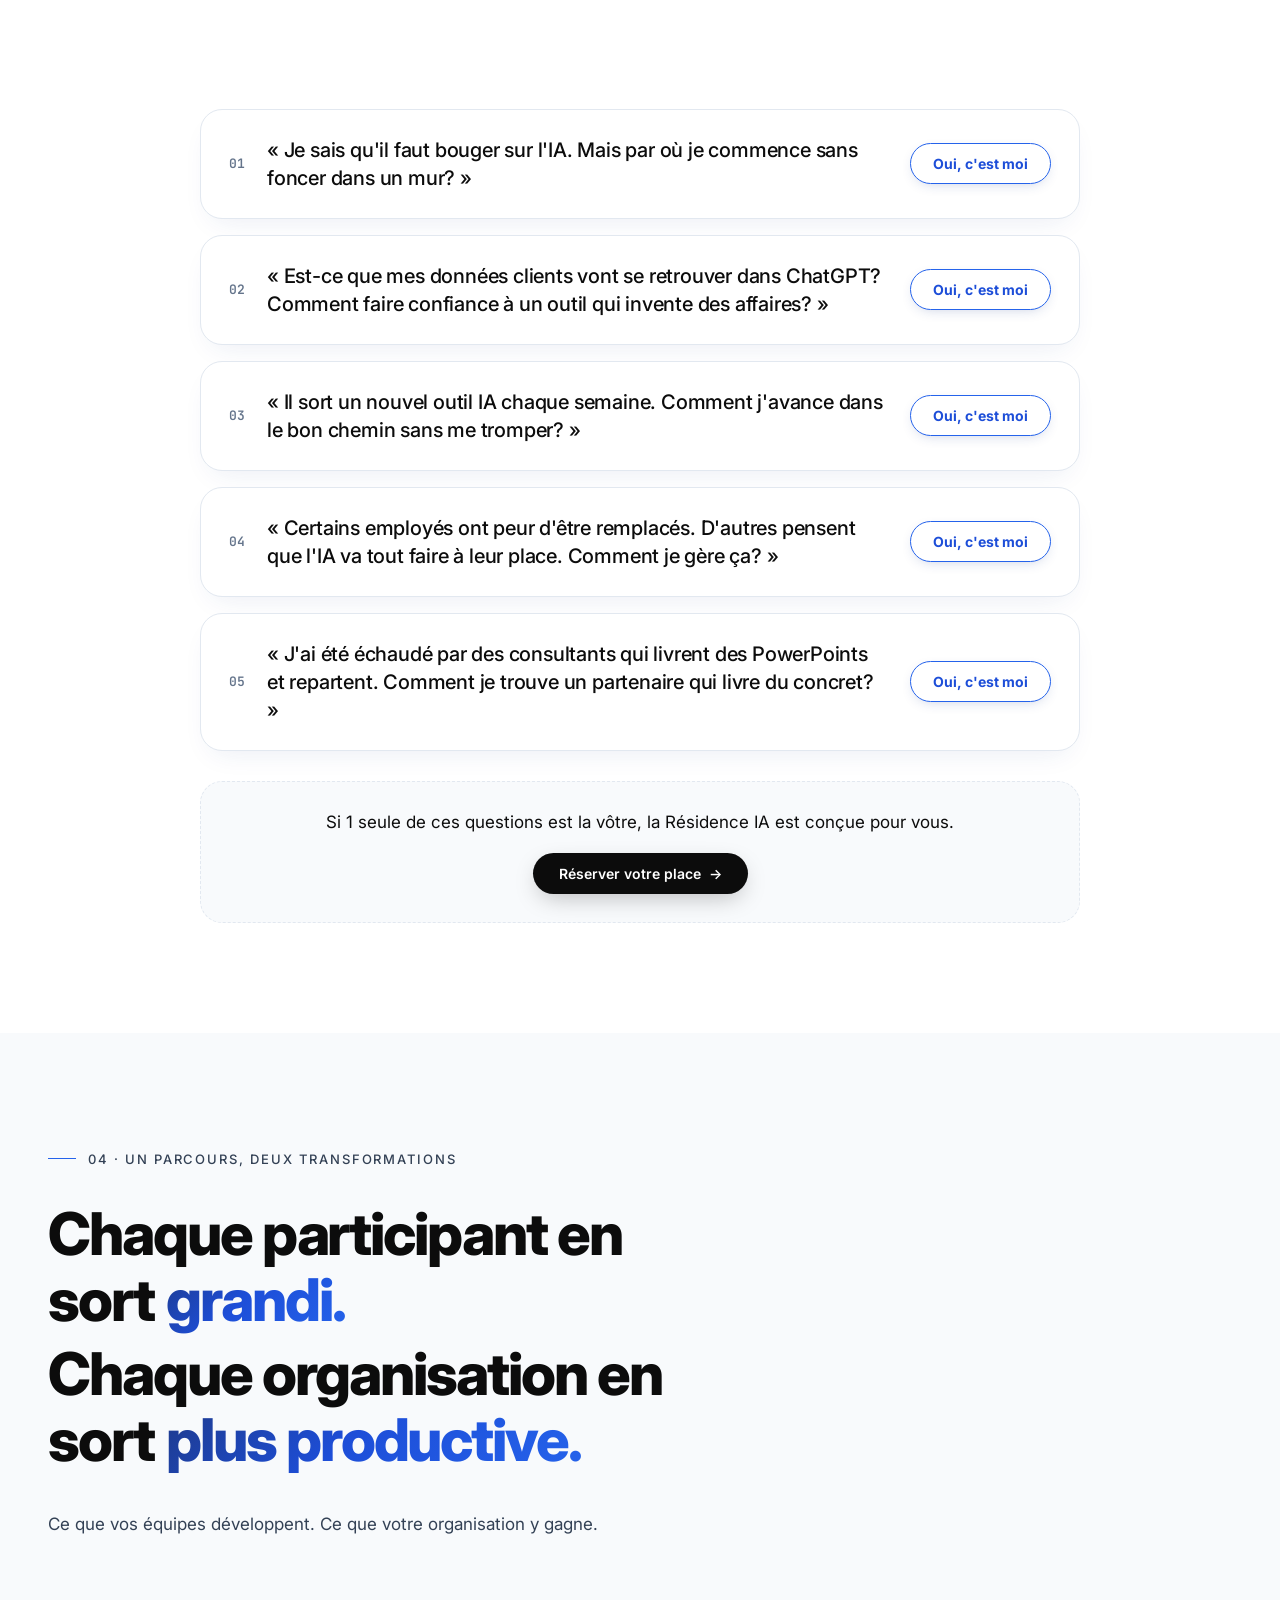
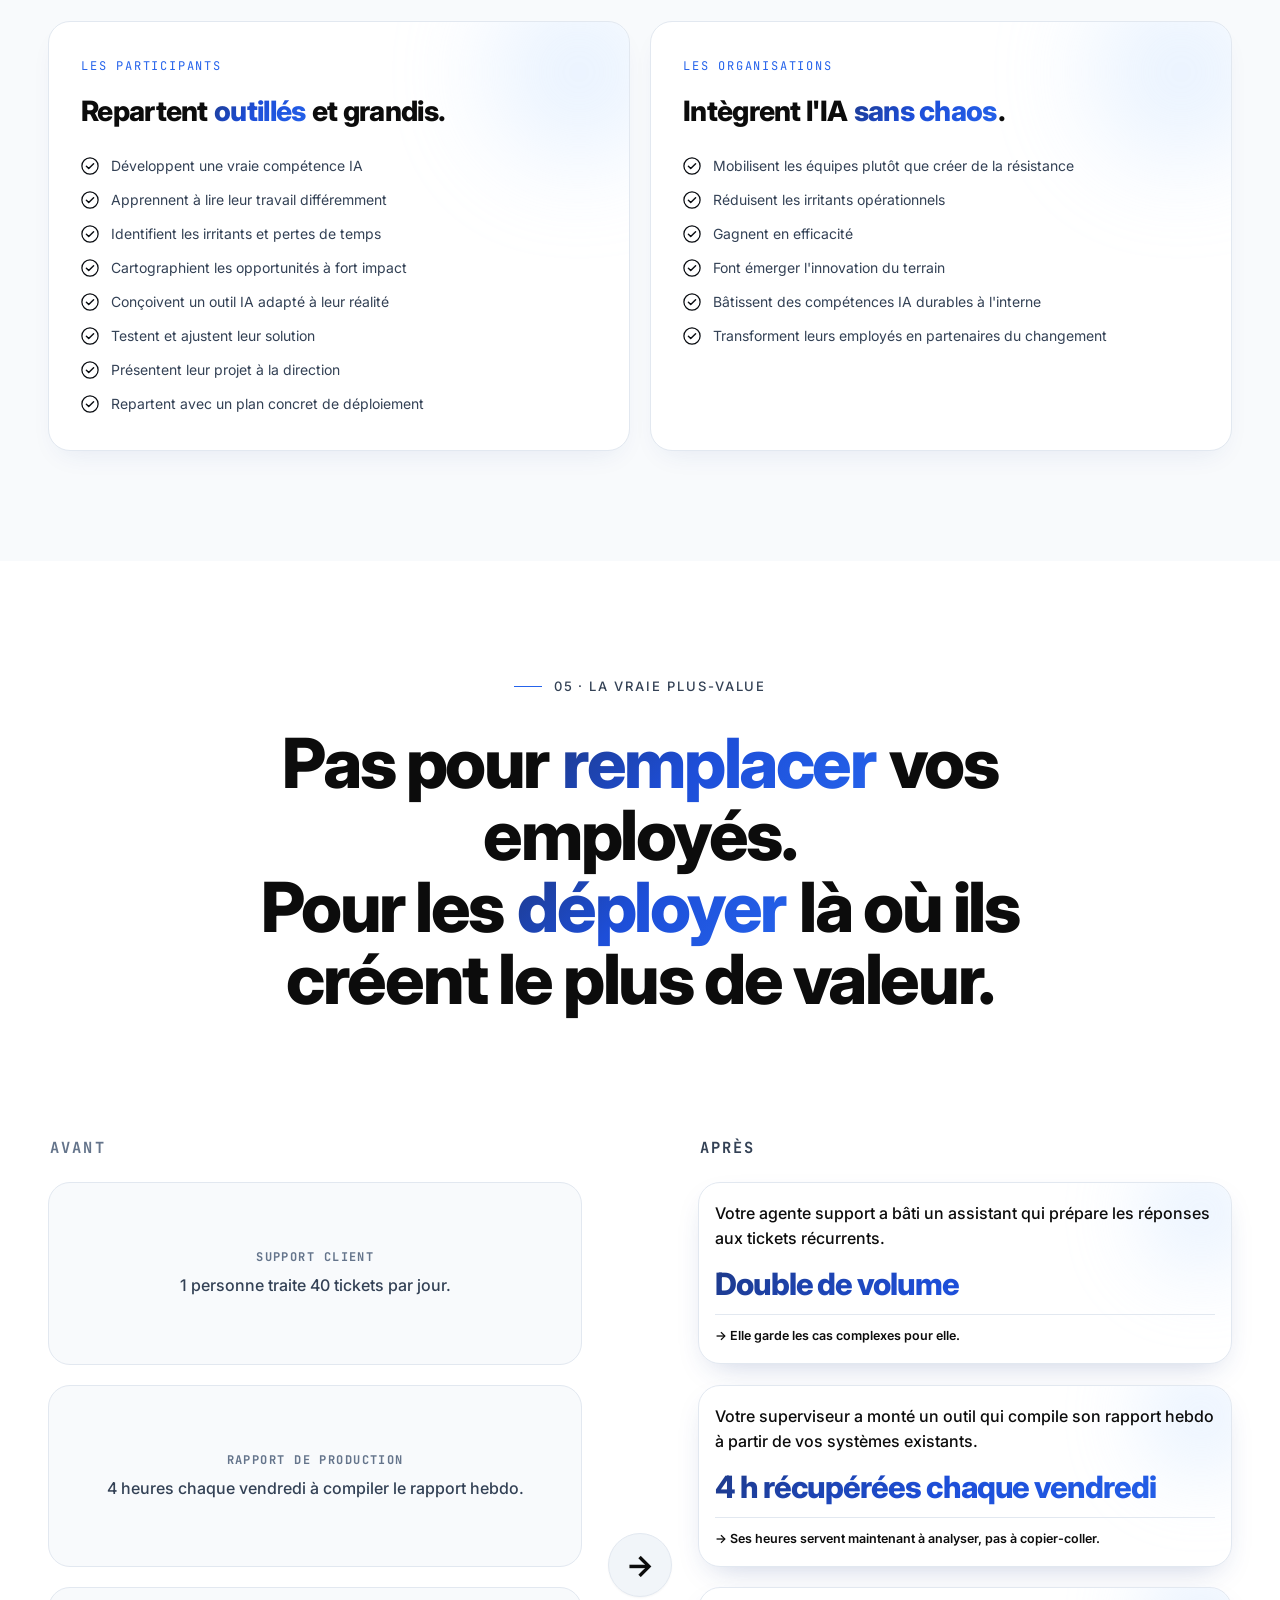
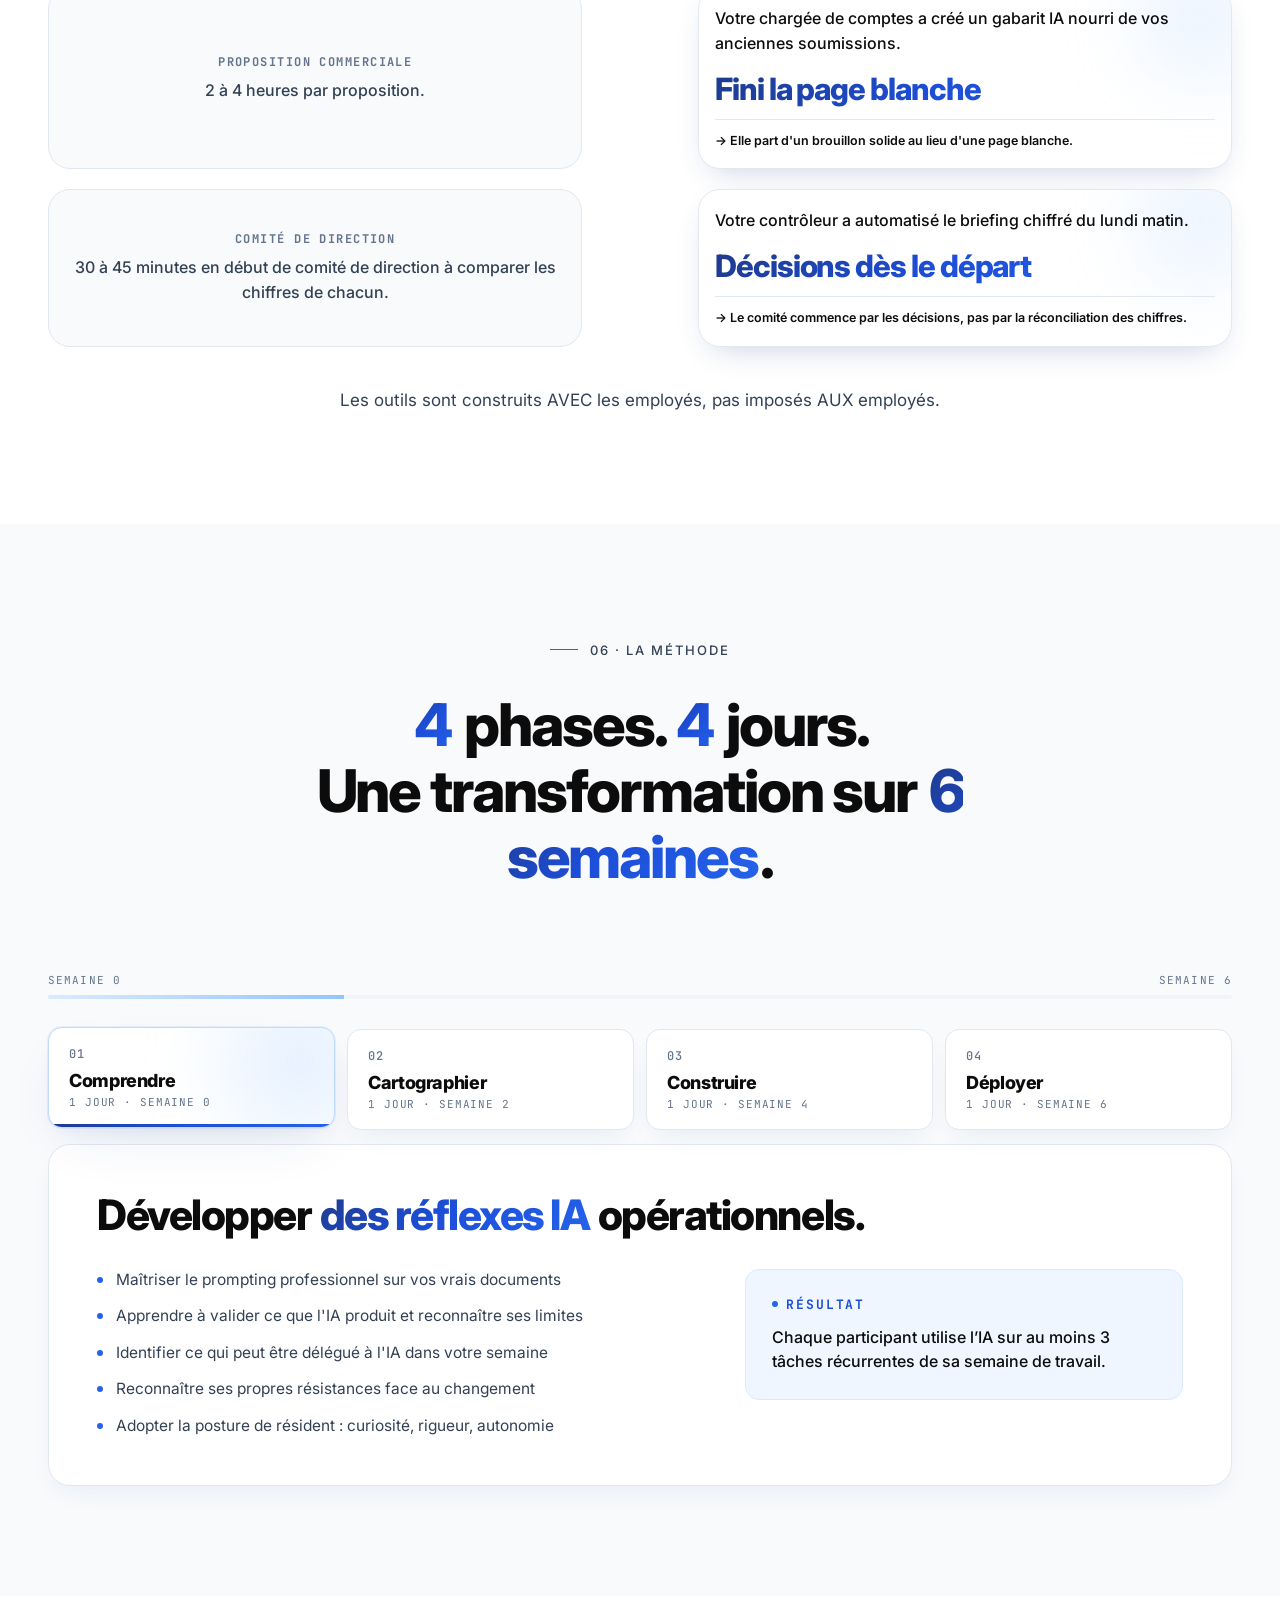
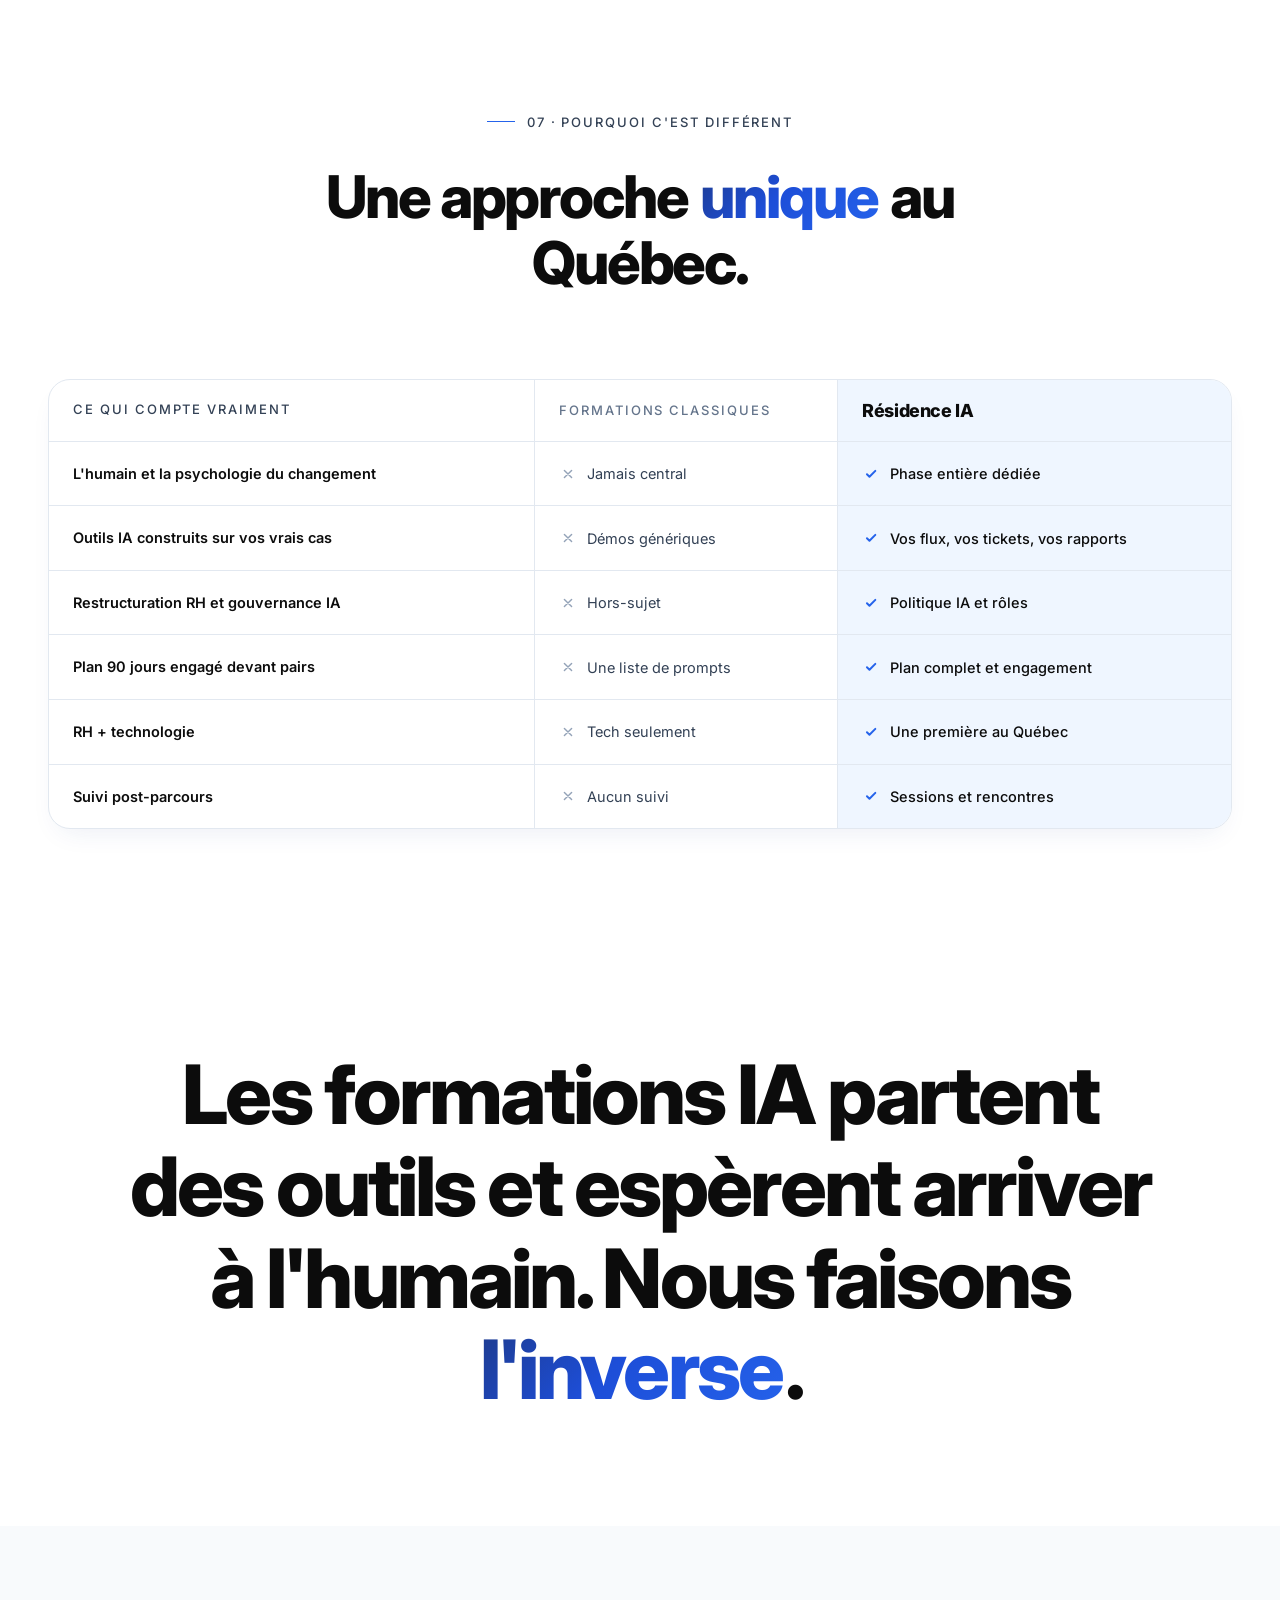
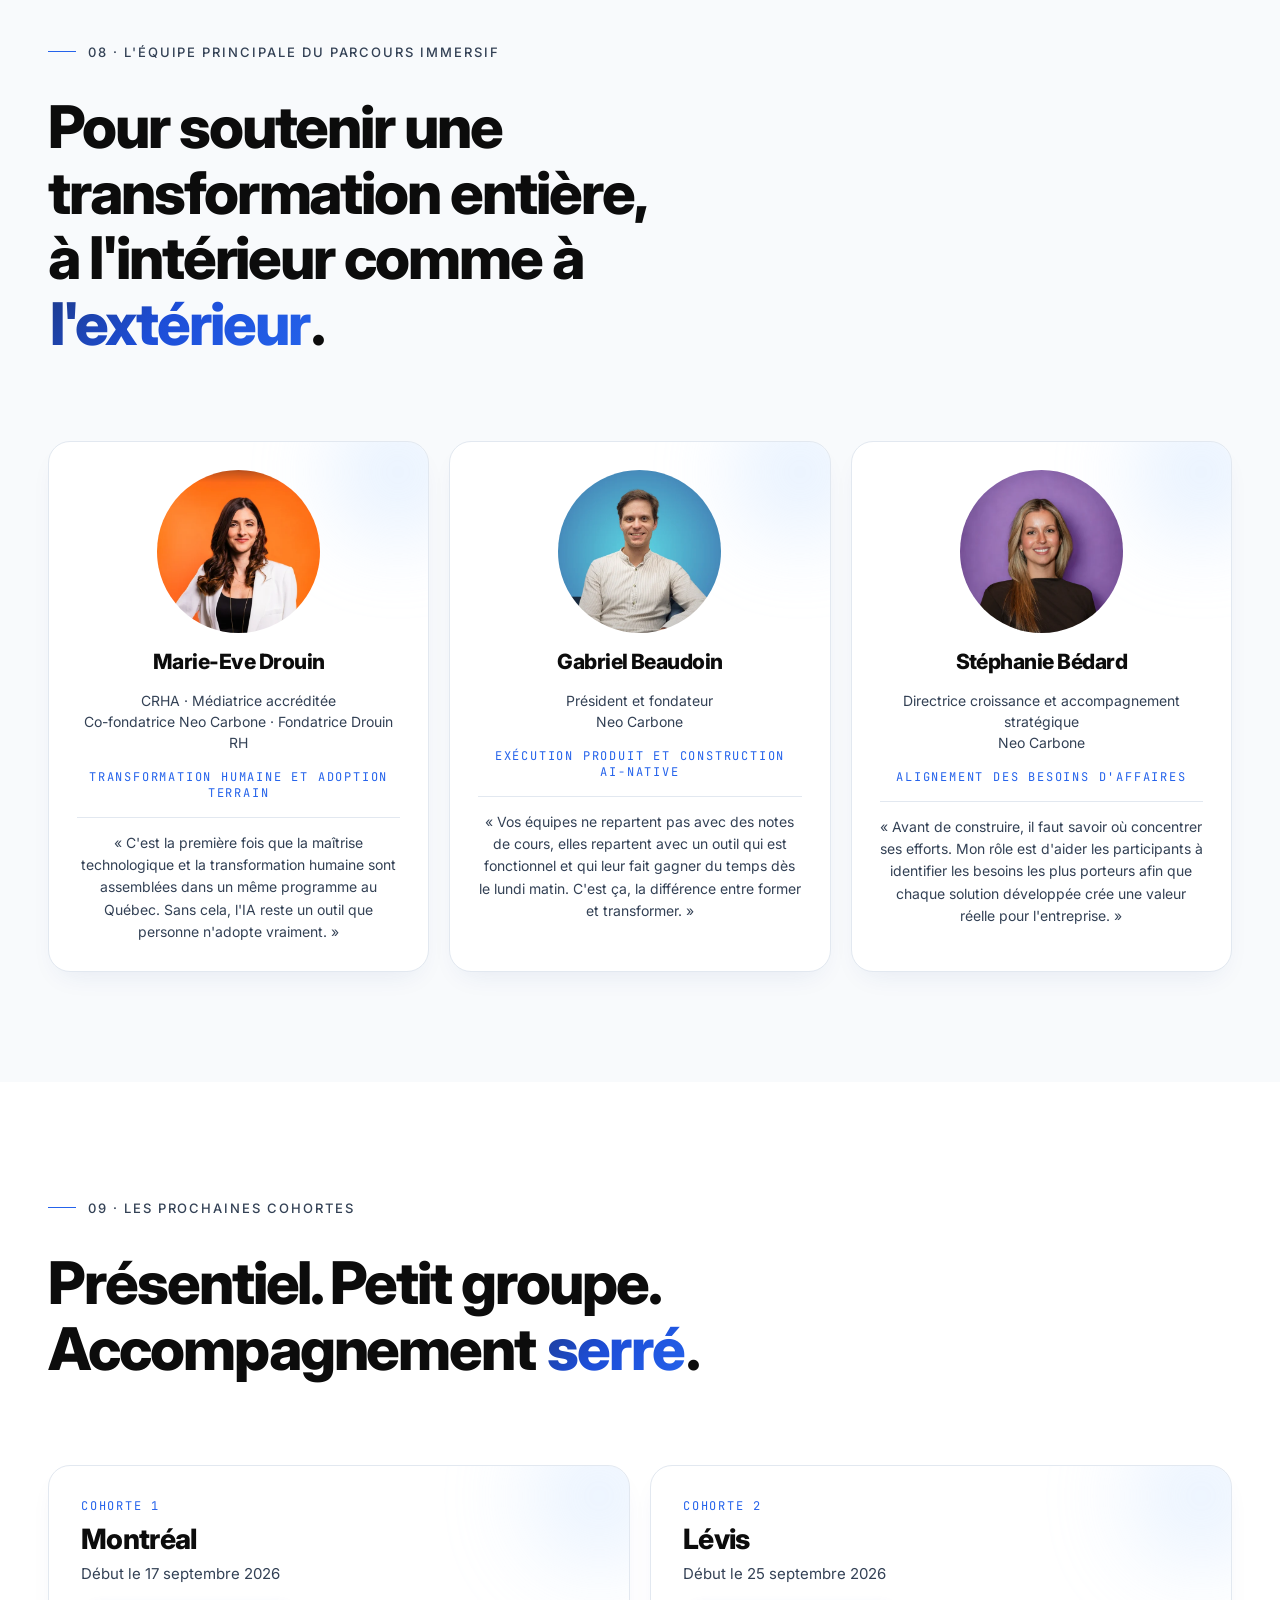
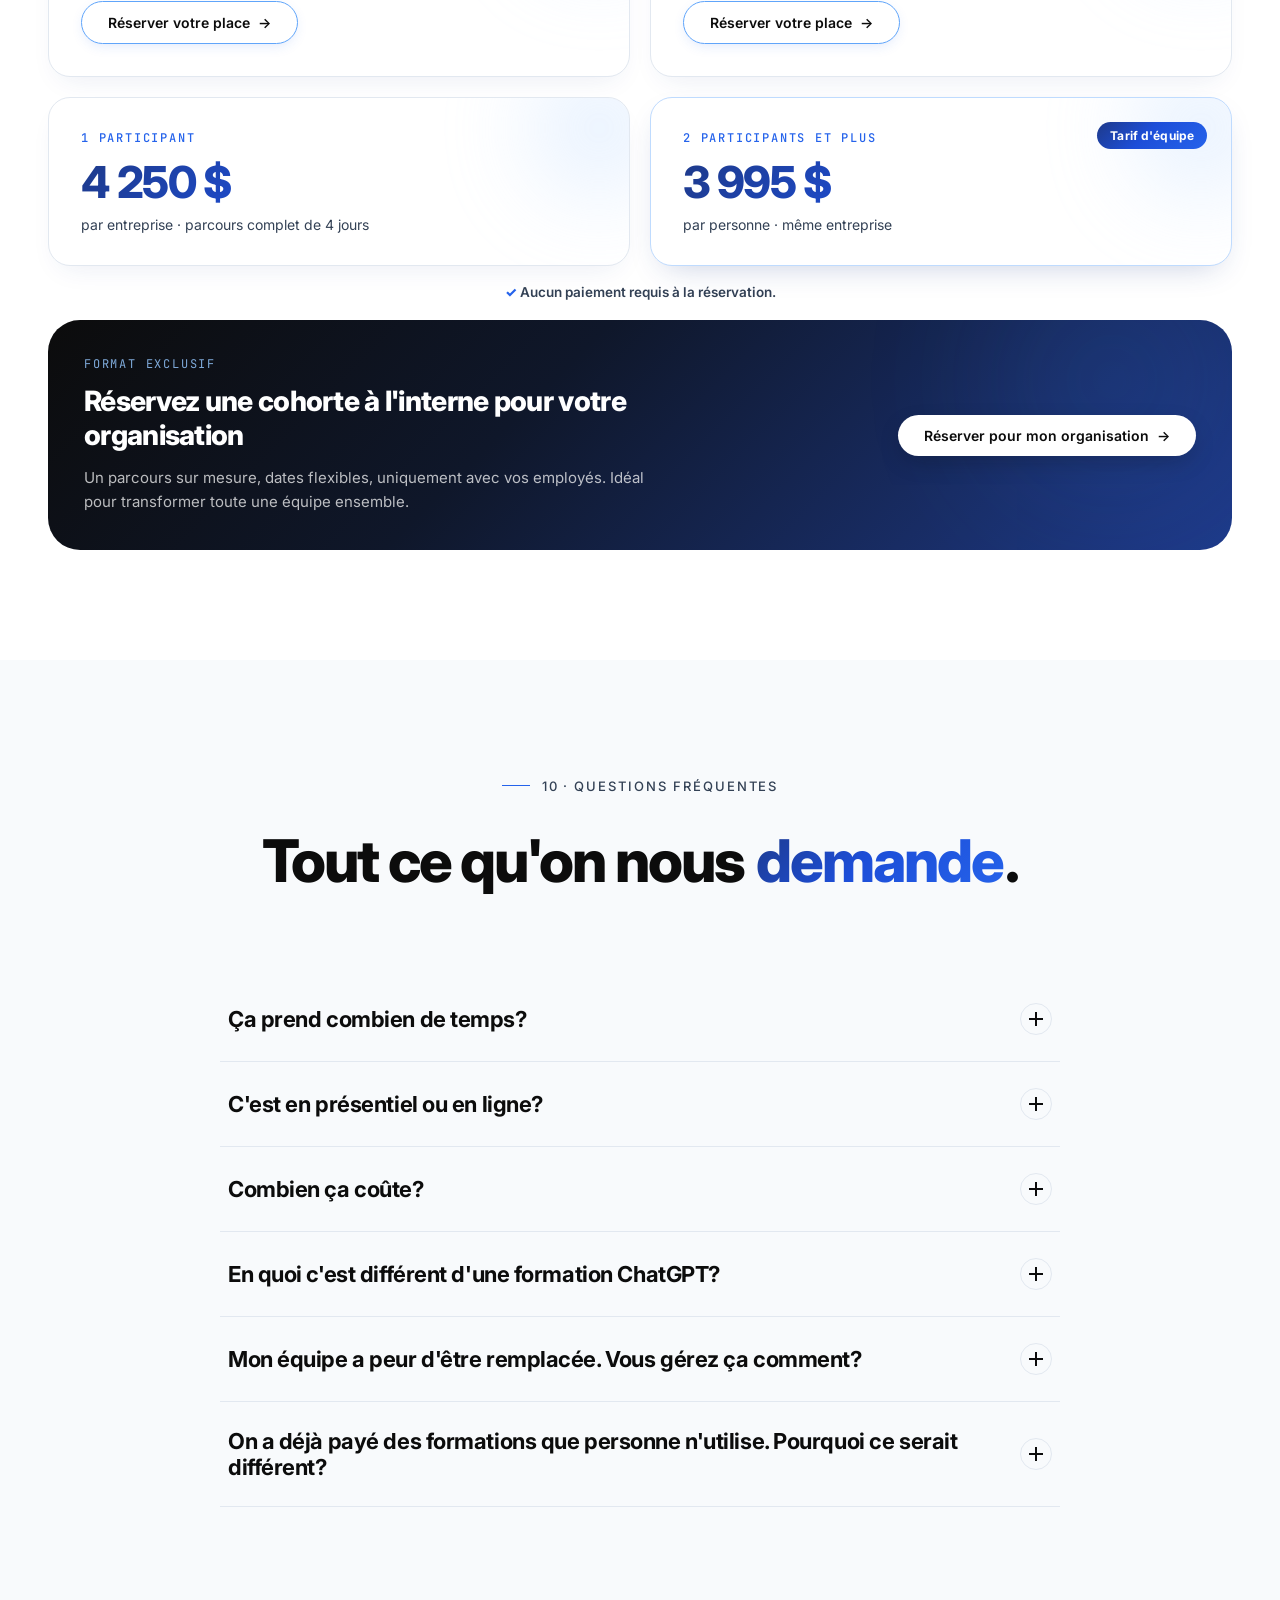
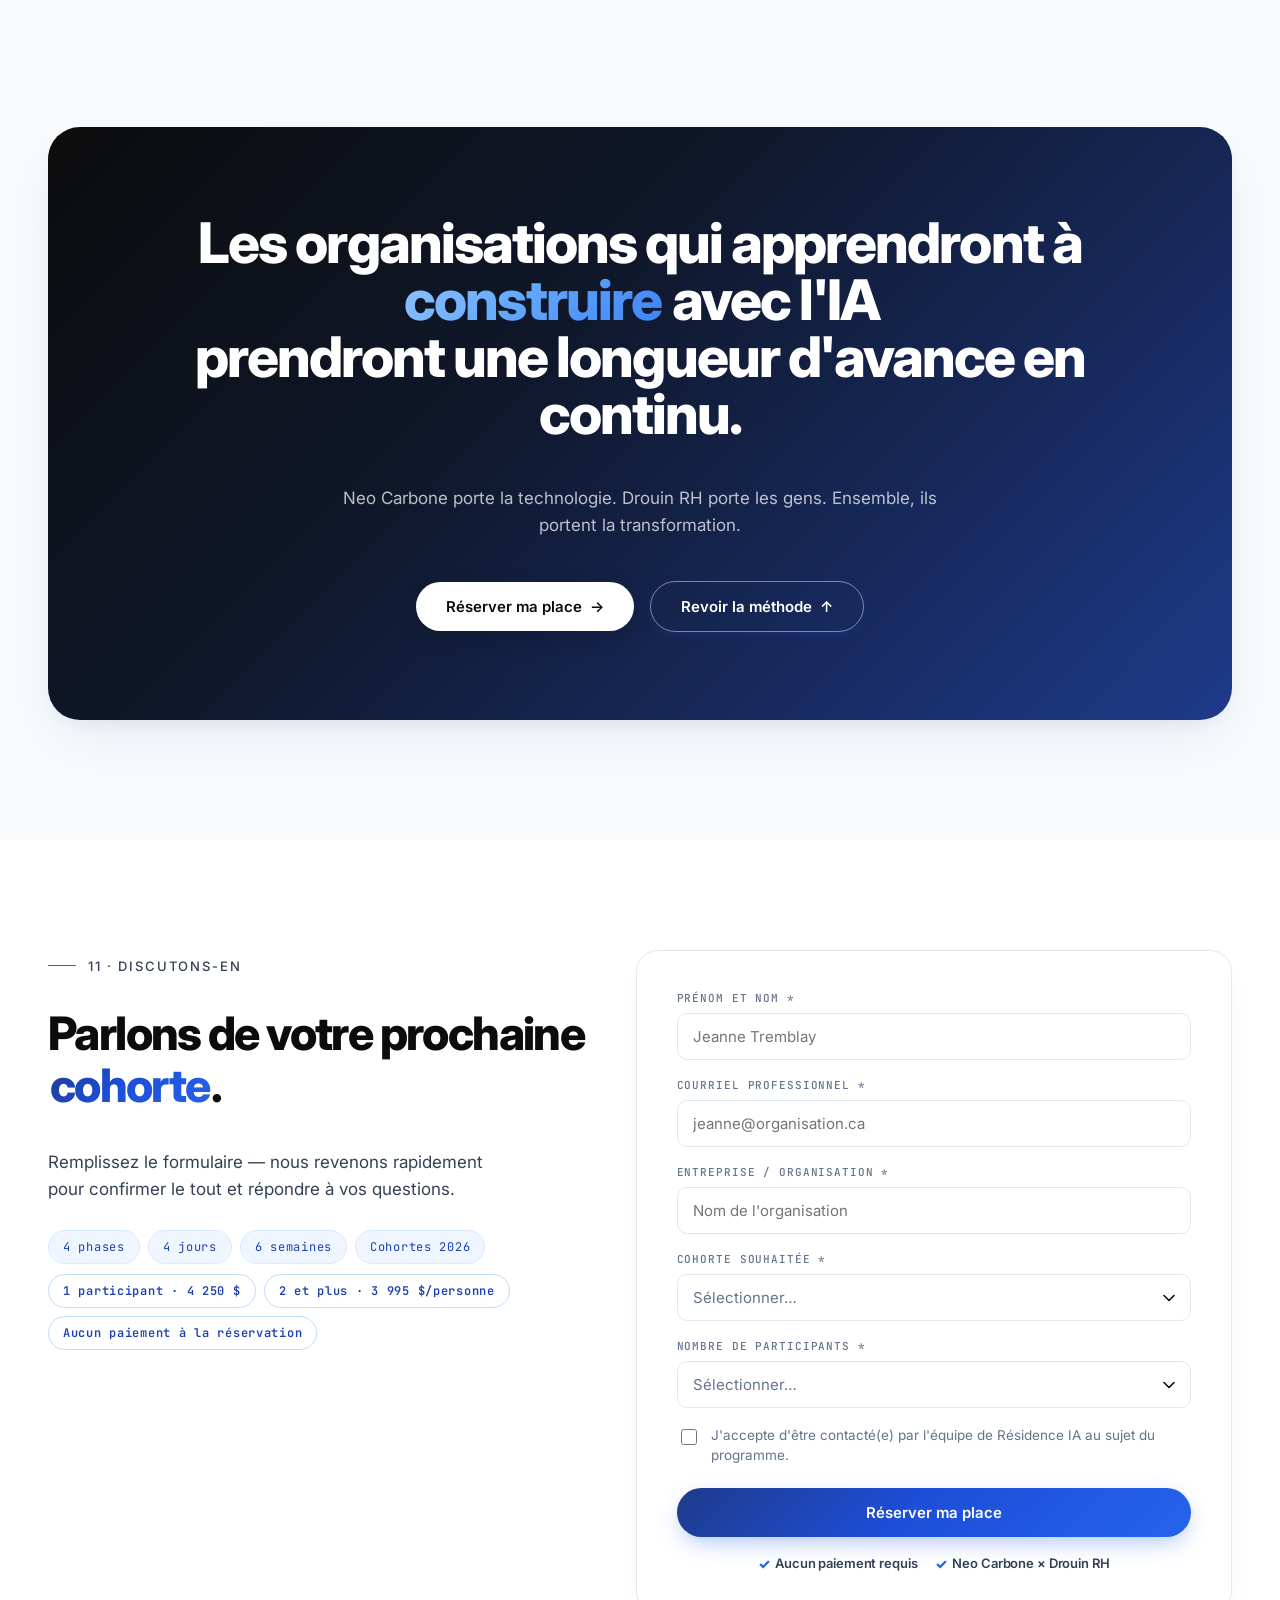
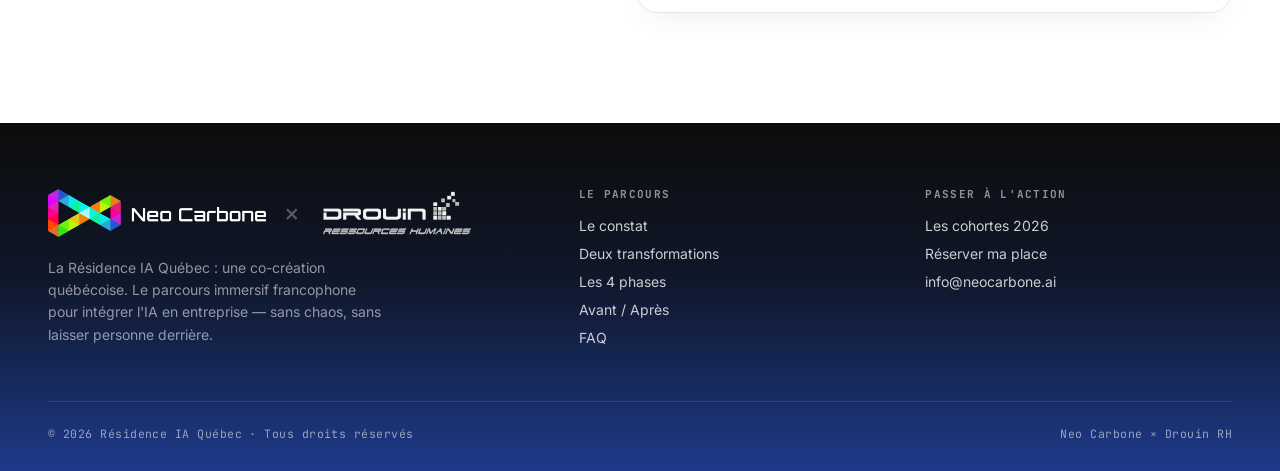
==== commit 77fae03d: "Améliorations mobiles : CTA diagnostic flottant et avant/après en chronologie Sur mobile, la carte «" ====
--- a/index.html
+++ b/index.html
@@ -23,7 +23,7 @@
 <link rel="icon" type="image/svg+xml" href="assets/favicon.svg">
 <link rel="icon" type="image/png" sizes="32x32" href="assets/favicon-32.png">
 <link rel="apple-touch-icon" href="assets/apple-touch-icon.png">
-<link rel="stylesheet" href="assets/residence.css?v=2">
+<link rel="stylesheet" href="assets/residence.css?v=3">
 <link rel="preconnect" href="https://fonts.googleapis.com">
 <link rel="preconnect" href="https://fonts.gstatic.com" crossorigin>
 <link href="https://fonts.googleapis.com/css2?family=Inter:wght@400;500;600;700;800;900&family=JetBrains+Mono:wght@400;500;600;700&display=swap" rel="stylesheet">
@@ -664,6 +664,6 @@
   <svg viewBox="0 0 20 20" fill="none" aria-hidden="true"><path d="M5 12.5l5-5 5 5" stroke="currentColor" stroke-width="2" stroke-linecap="round" stroke-linejoin="round"/></svg>
 </button>
 
-<script src="assets/app.js?v=2"></script>
+<script src="assets/app.js?v=3"></script>
 </body>
 </html>
--- a/assets/residence.css
+++ b/assets/residence.css
@@ -927,22 +927,59 @@
   .hero-counts .val{font-size:clamp(24px,7vw,32px);}
   .stats,.prob-grid,.team,.dual,.dates,.pricing{grid-template-columns:1fr;}
   .ba-compare-head{display:none;}
-  .ba-compare-body{gap:40px;}
+  .ba-compare-body{gap:38px;}
   .ba-row{
     grid-template-columns:1fr;
     grid-template-areas:"before-head" "before" "arrow" "after-head" "after";
-    gap:10px;
-  }
-  .ba-step-head-row{display:block;}
-  .ba-step-head-before{grid-area:before-head;}
-  .ba-step-head-after{grid-area:after-head;color:var(--ink-2);}
+    gap:0;
+  }
+  /* Avant/Après mobile : chronologie verticale — pastilles sur les cartes,
+     ligne de connexion et flèche entre les deux états. */
+  .ba-step-head-row{
+    display:inline-flex;align-items:center;width:max-content;justify-self:center;
+    font-size:10.5px;letter-spacing:0.14em;
+    padding:6px 16px;border-radius:999px;
+    margin-bottom:-13px;position:relative;z-index:3;
+  }
+  .ba-step-head-before{
+    grid-area:before-head;
+    background:#fff;border:1px solid var(--border-strong);color:var(--muted);
+    box-shadow:var(--shadow-1);
+  }
+  .ba-step-head-after{
+    grid-area:after-head;
+    background:var(--accent-gradient);border:0;color:#fff;
+    box-shadow:0 6px 16px -6px rgba(30,58,138,.4);
+  }
+  .ba-block{padding:27px 18px 18px;}
   .ba-block-before{grid-area:before;}
   .ba-block-after{grid-area:after;}
-  .ba-row-arrow{display:flex;grid-area:arrow;margin:4px auto;}
+  .ba-row-arrow{
+    display:flex;grid-area:arrow;position:relative;
+    width:36px;height:60px;margin:0 auto;
+    border-radius:0;background:transparent;border:0;box-shadow:none;
+  }
+  .ba-row-arrow::before{
+    content:'';position:absolute;left:50%;top:-12px;bottom:-16px;width:2px;
+    transform:translateX(-50%);background:var(--blue-200);
+  }
+  .ba-row-arrow span{
+    position:relative;z-index:1;margin:auto;
+    display:flex;align-items:center;justify-content:center;
+    width:36px;height:36px;border-radius:50%;
+    background:#fff;border:1px solid var(--blue-200);color:var(--blue-700);
+    font-size:18px;box-shadow:var(--shadow-1);
+  }
   .ba-arrow{display:none;}
   .stats{gap:14px;}
   .diag{grid-template-columns:1fr;gap:16px;}
   .diag .yn{justify-content:flex-start;}
+  /* La carte « réserver » flotte au bas de l'écran dès qu'un « oui » est donné,
+     puis reprend sa place dans le flux quand on la dépasse. */
+  .diag-result.live{
+    position:sticky;bottom:14px;z-index:40;
+    box-shadow:0 18px 44px -12px rgba(30,58,138,.5);
+  }
   .cmp{
     display:grid;grid-template-columns:1fr;
     grid-template-rows:repeat(7,auto) 20px repeat(7,auto);
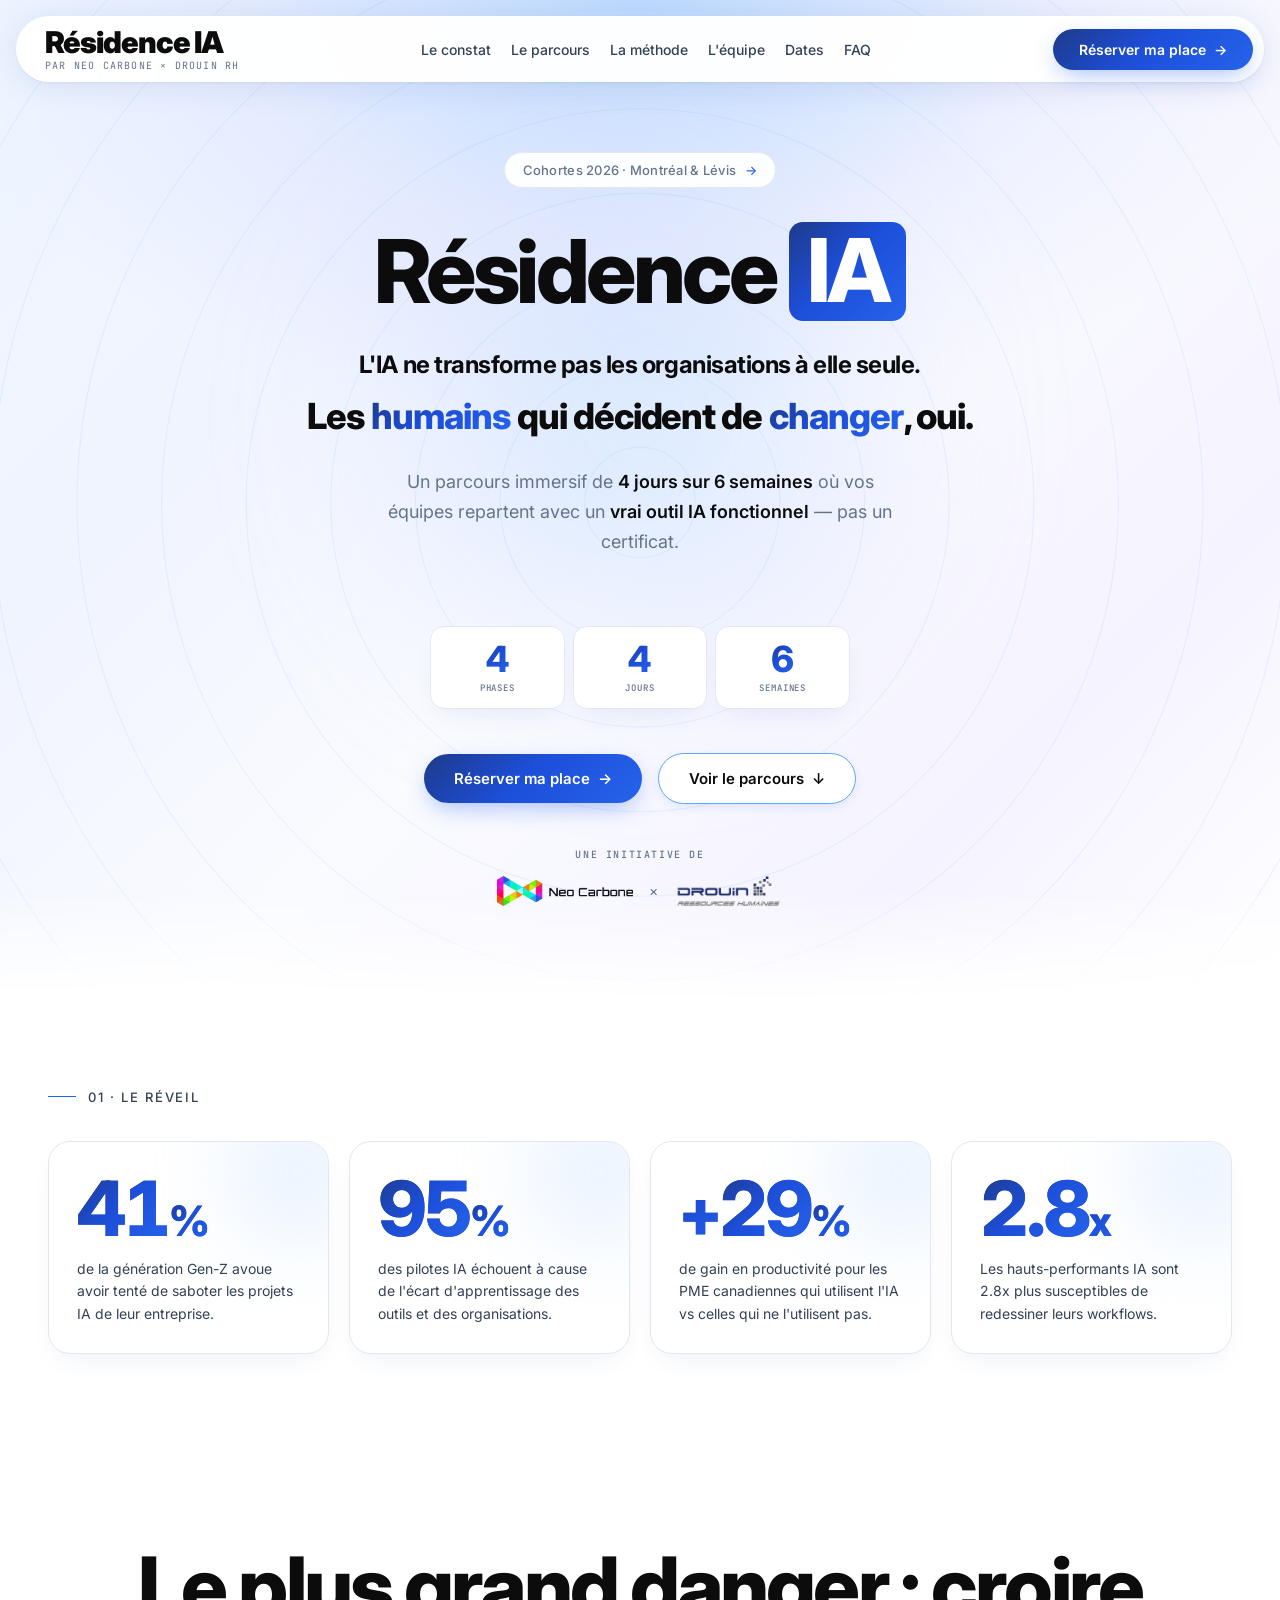
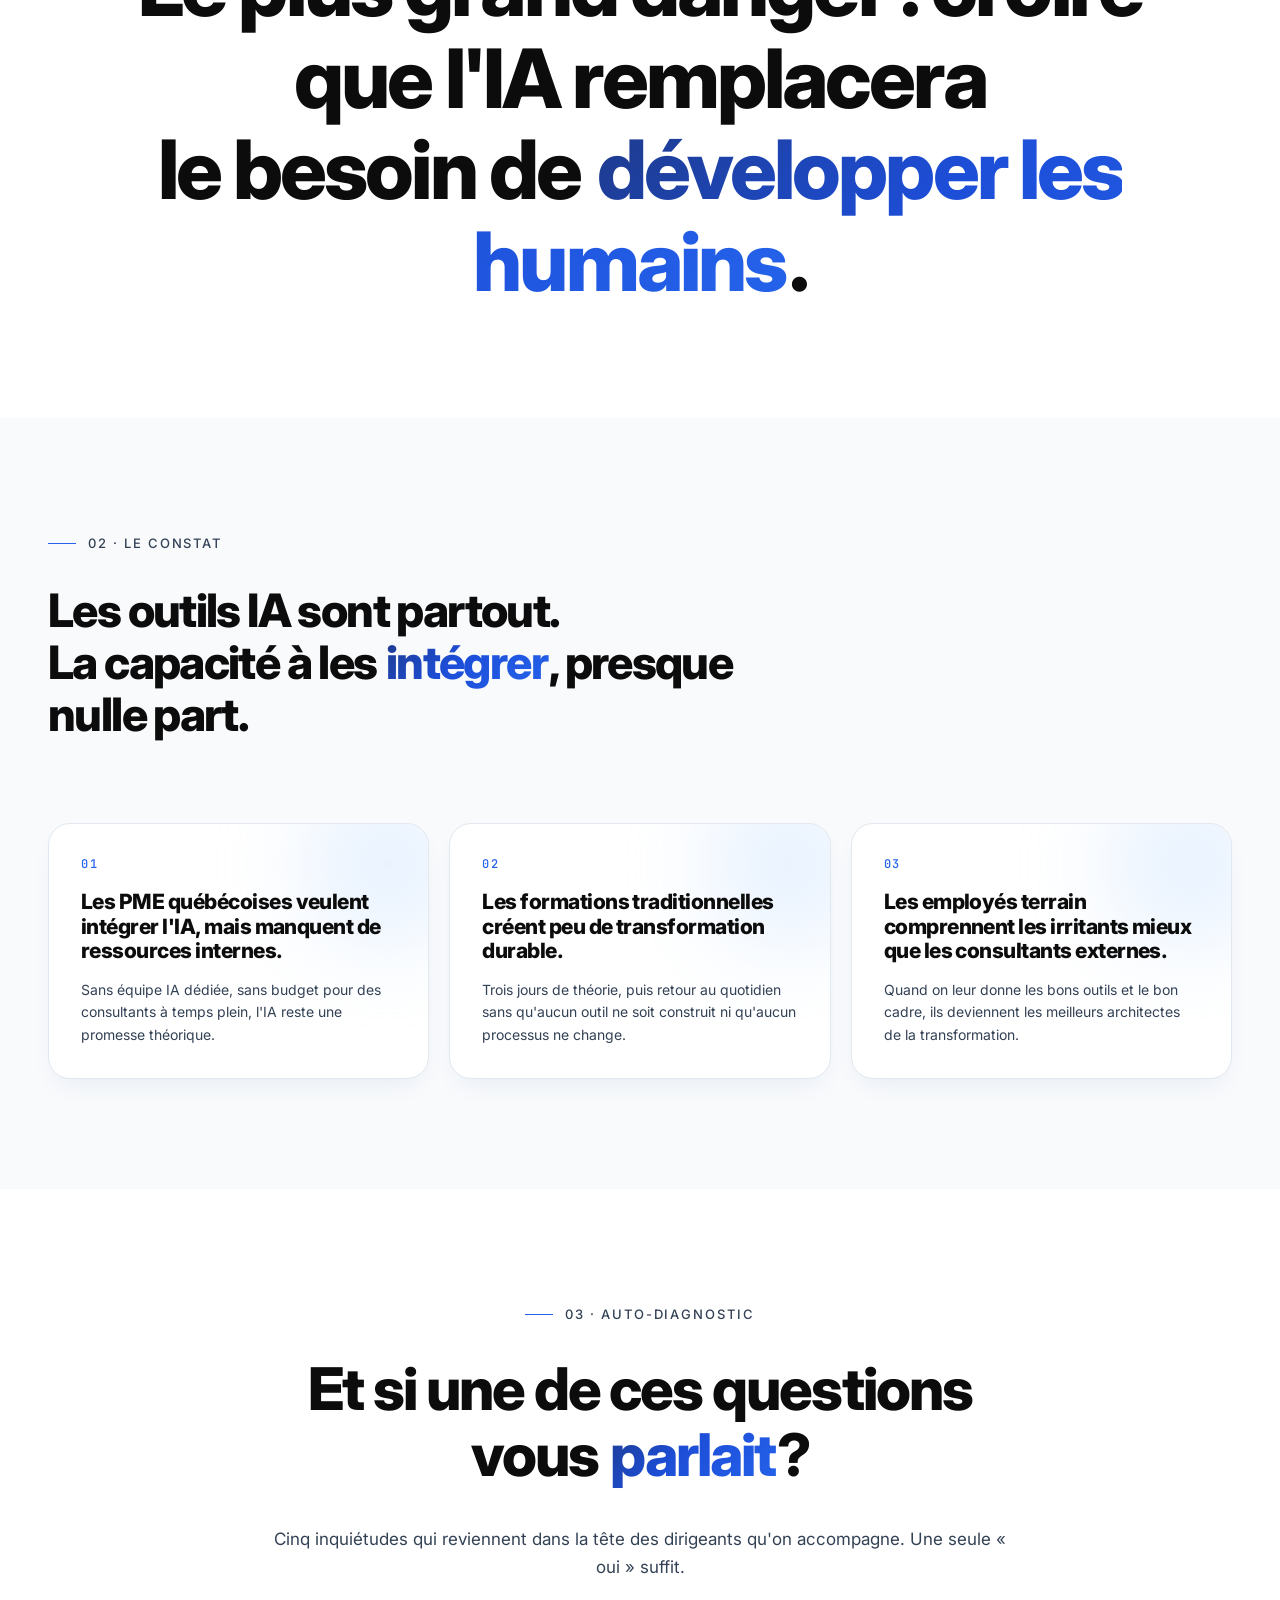
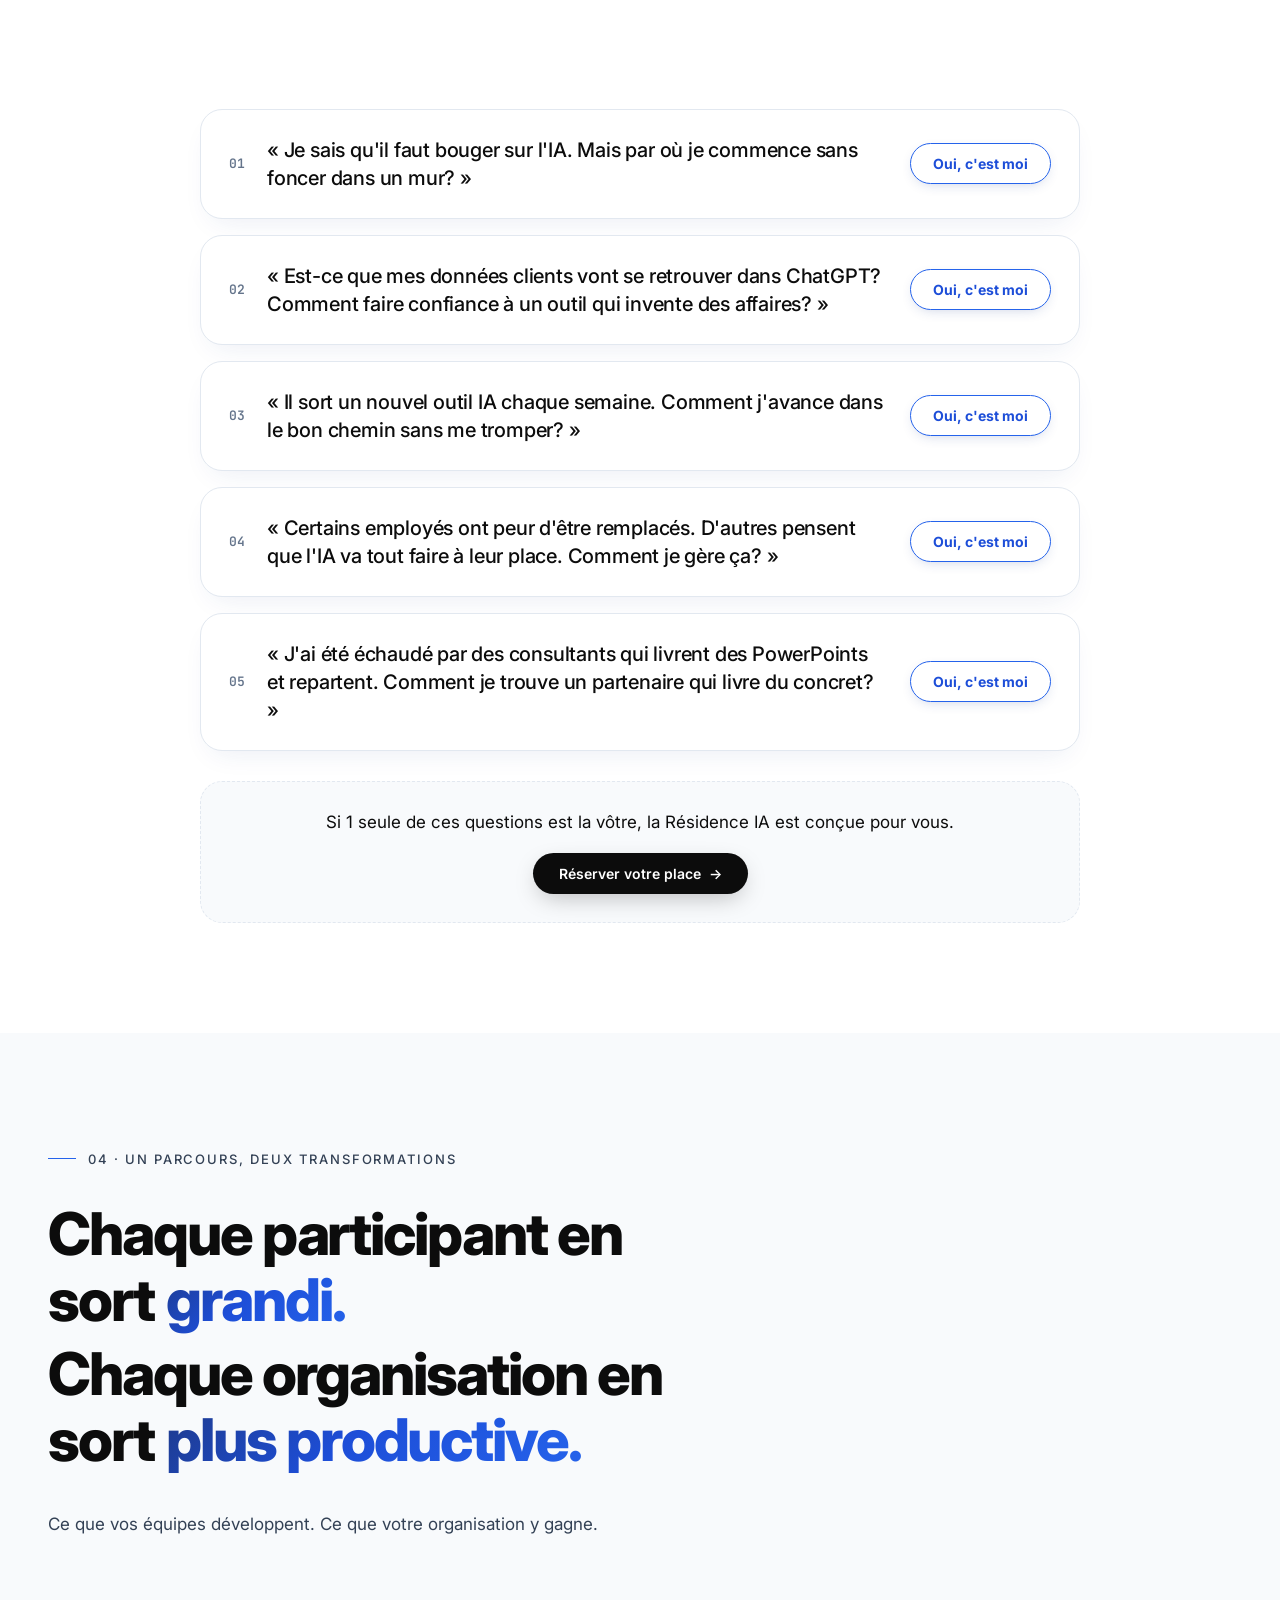
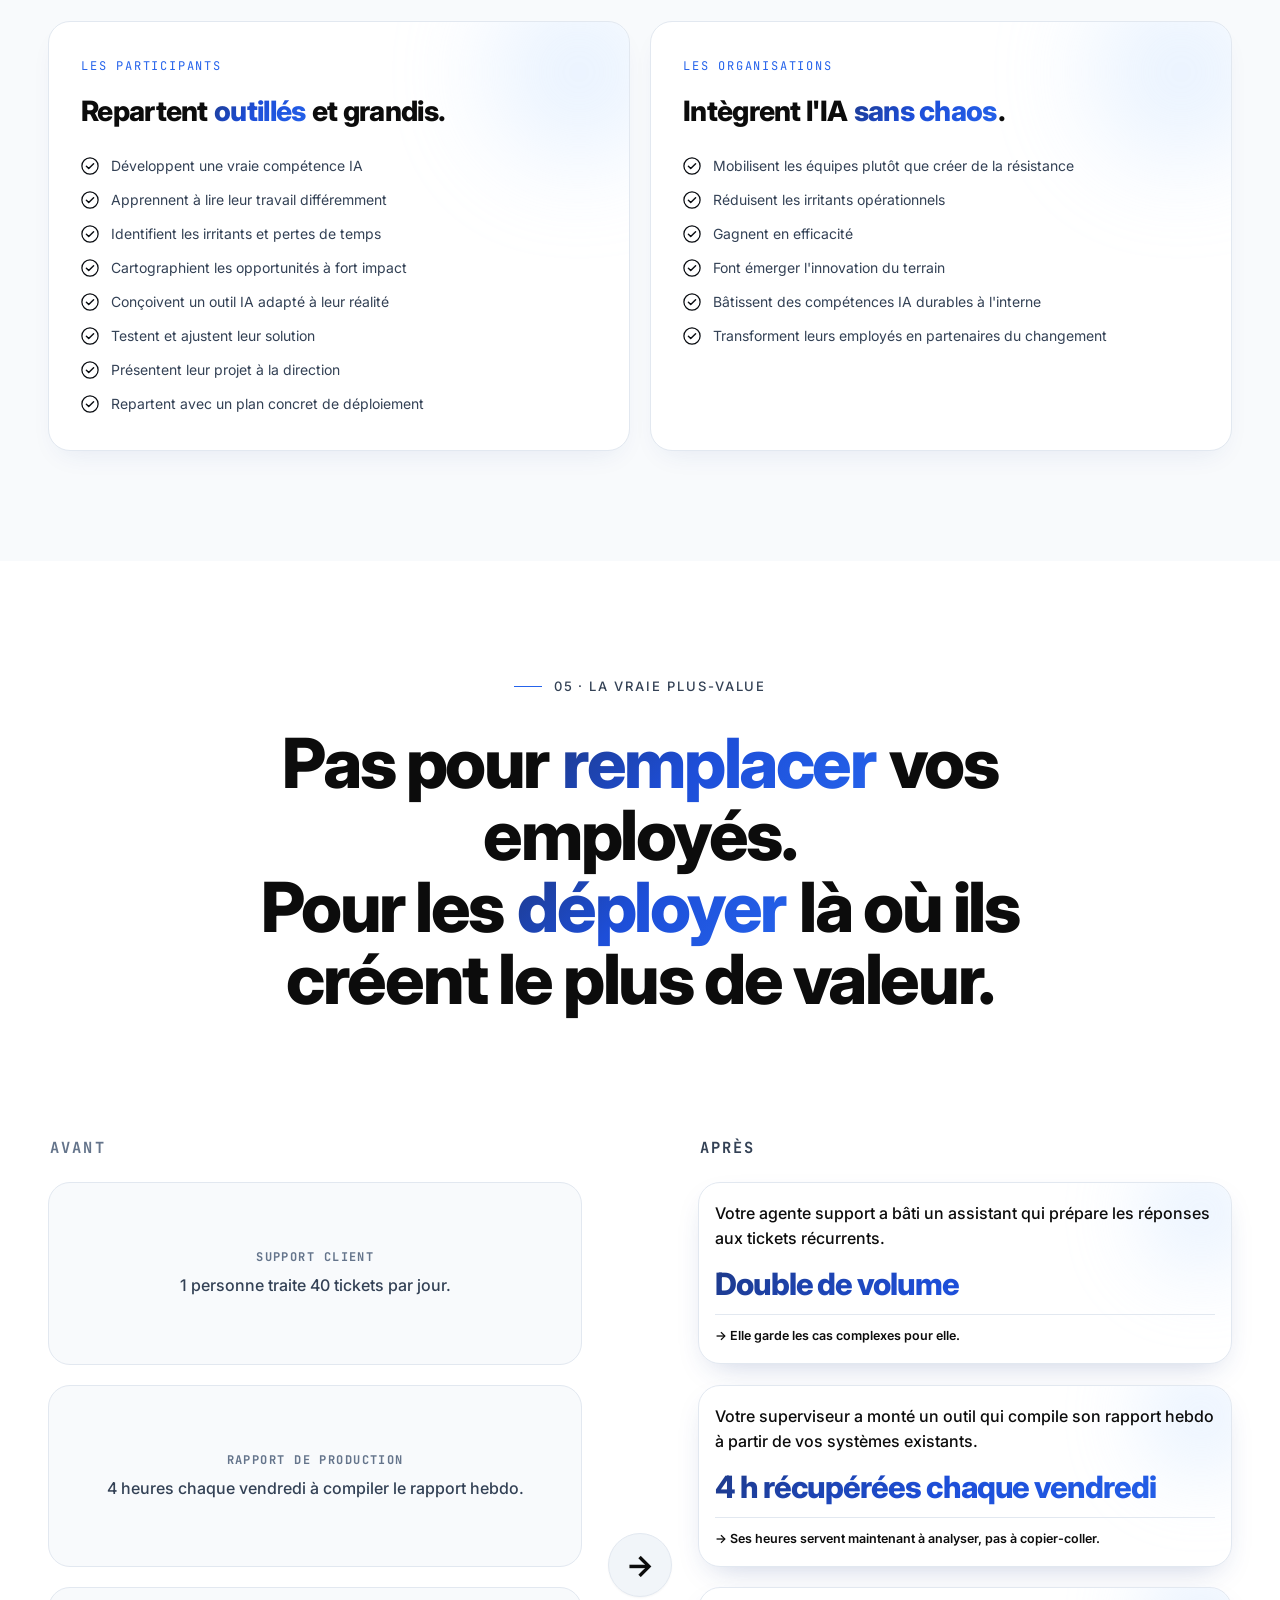
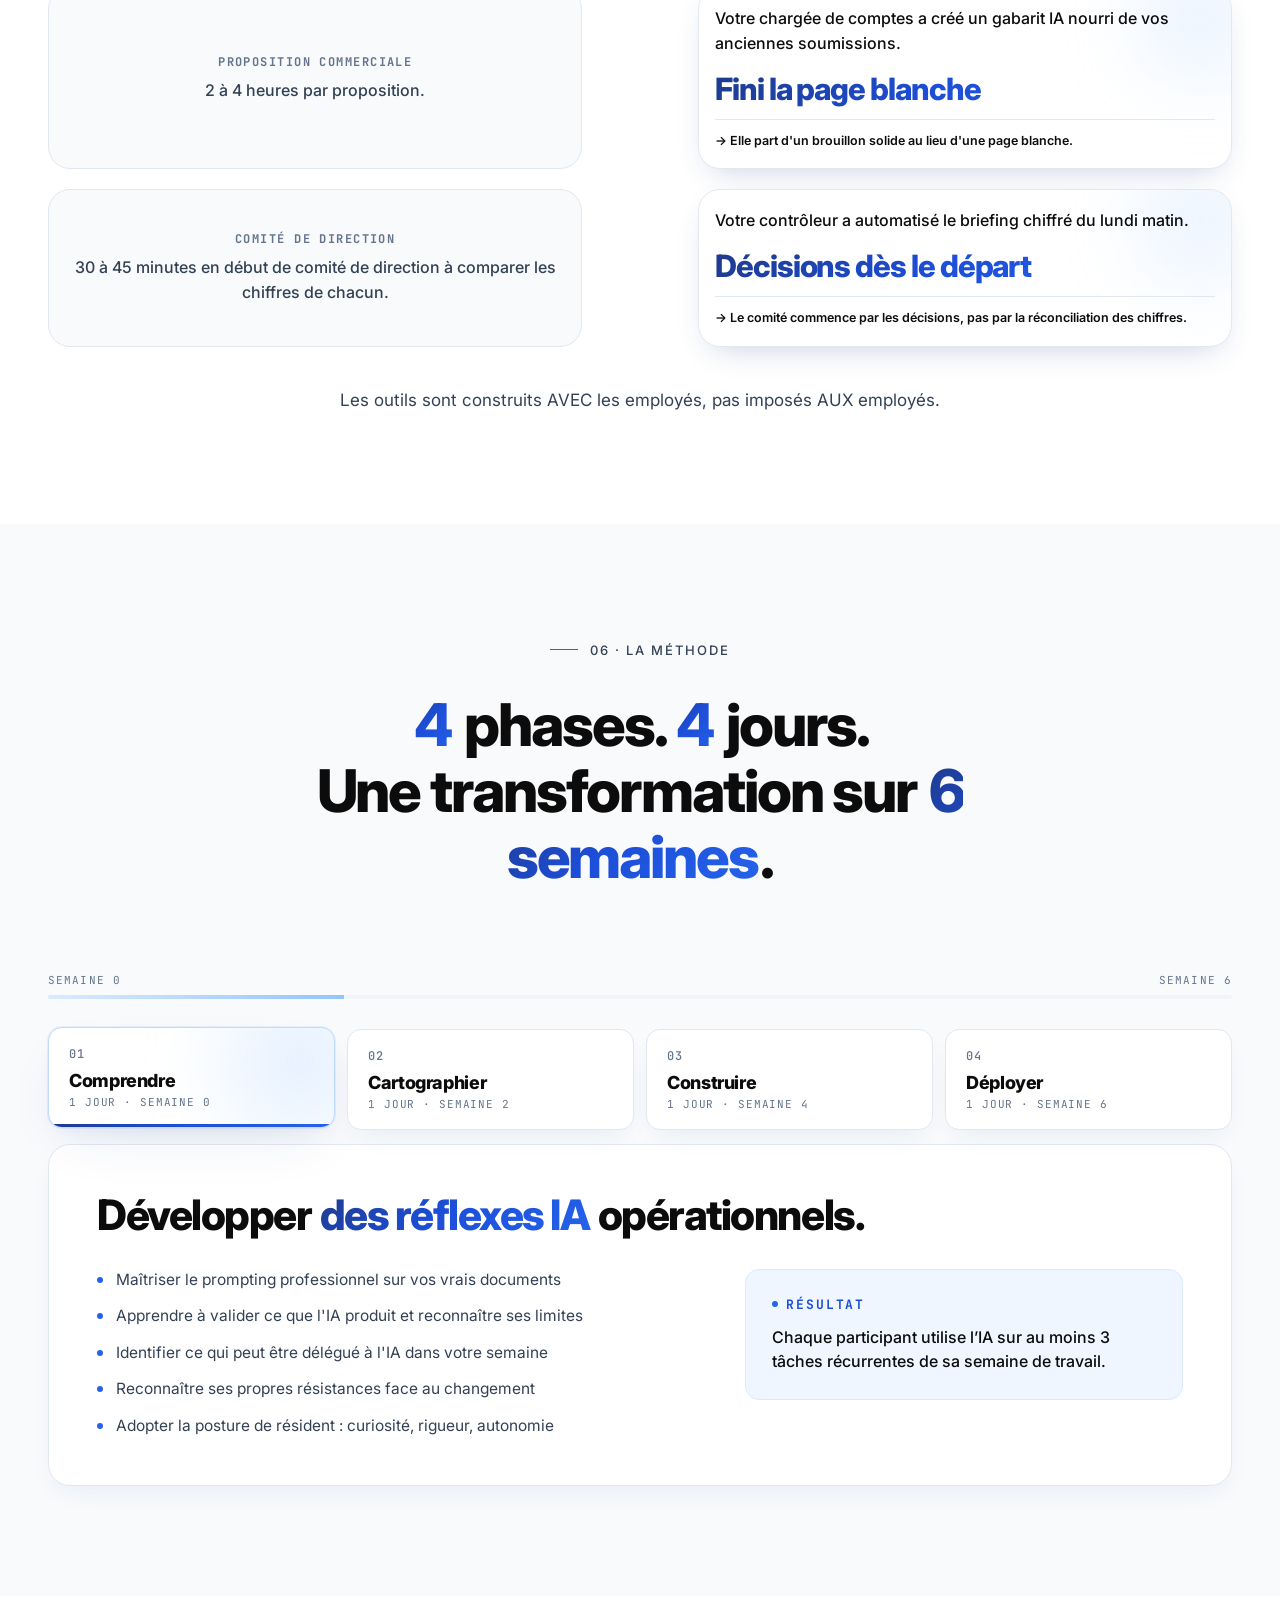
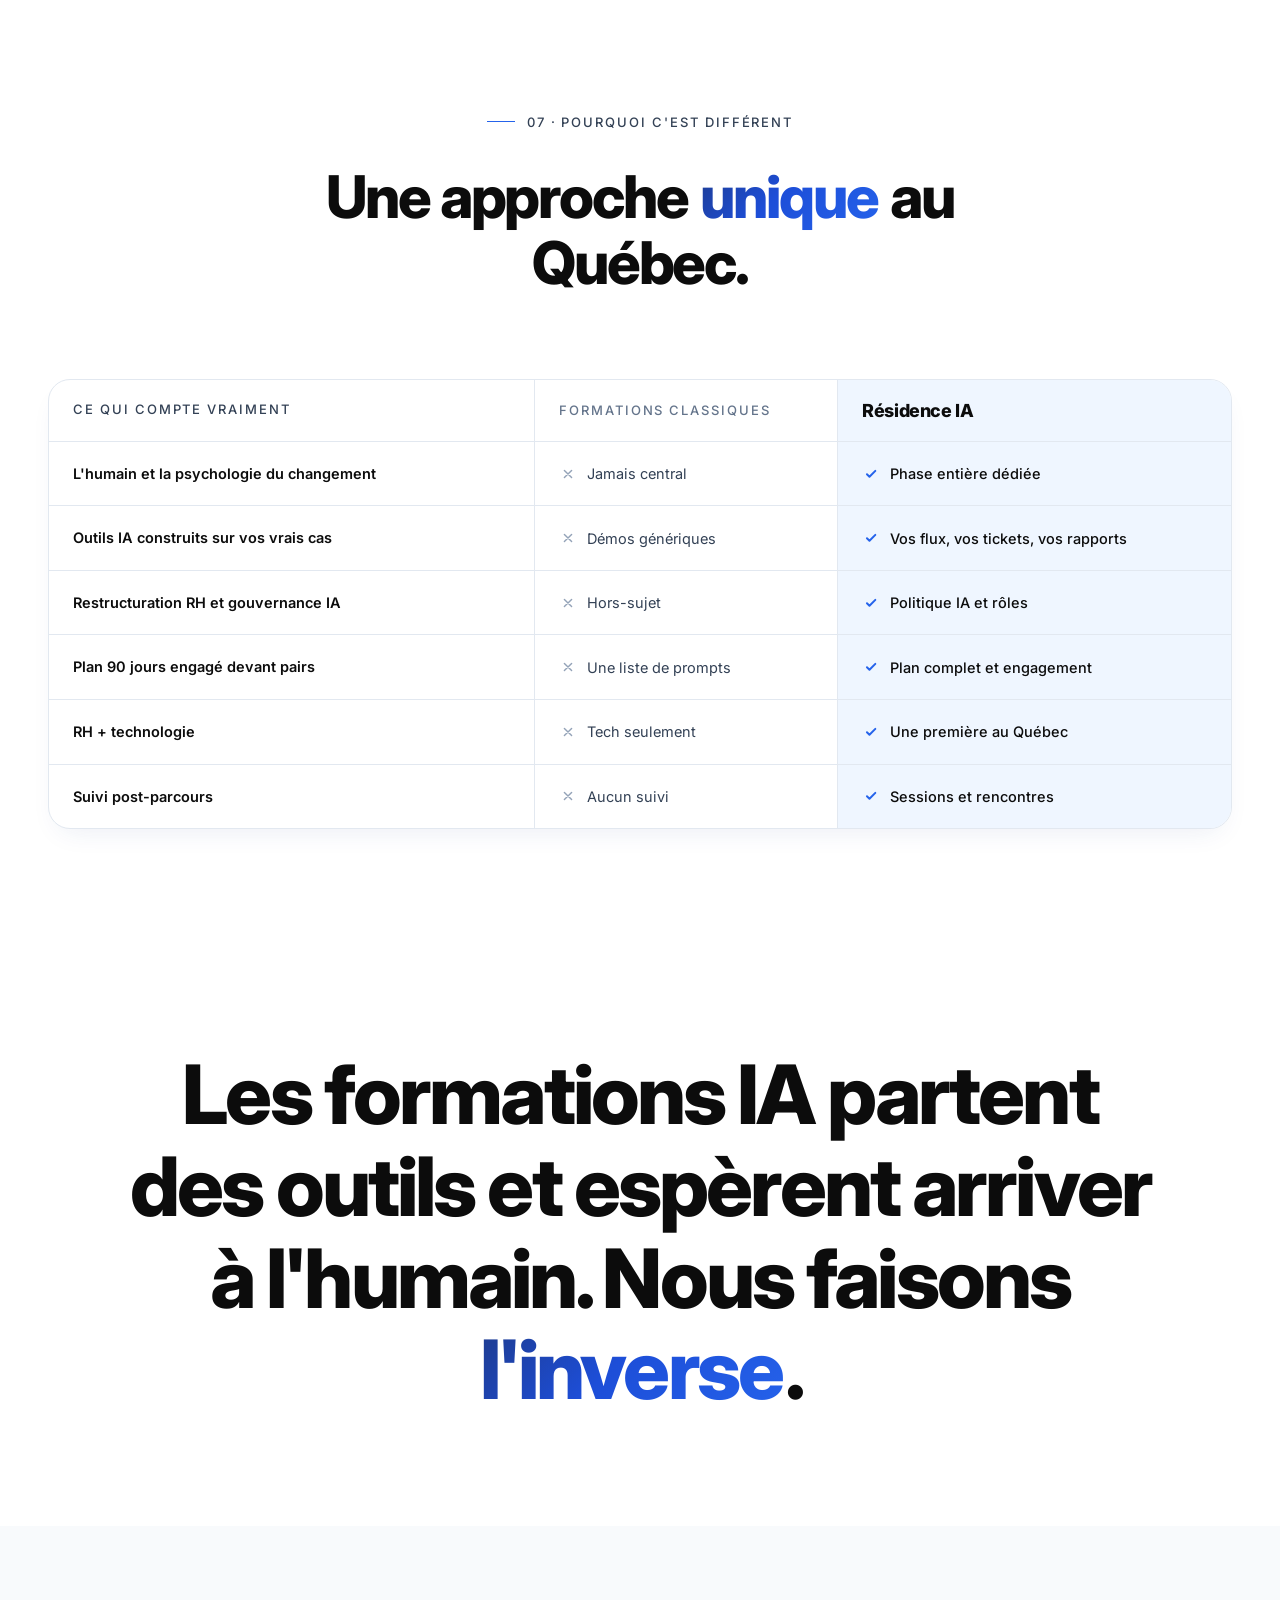
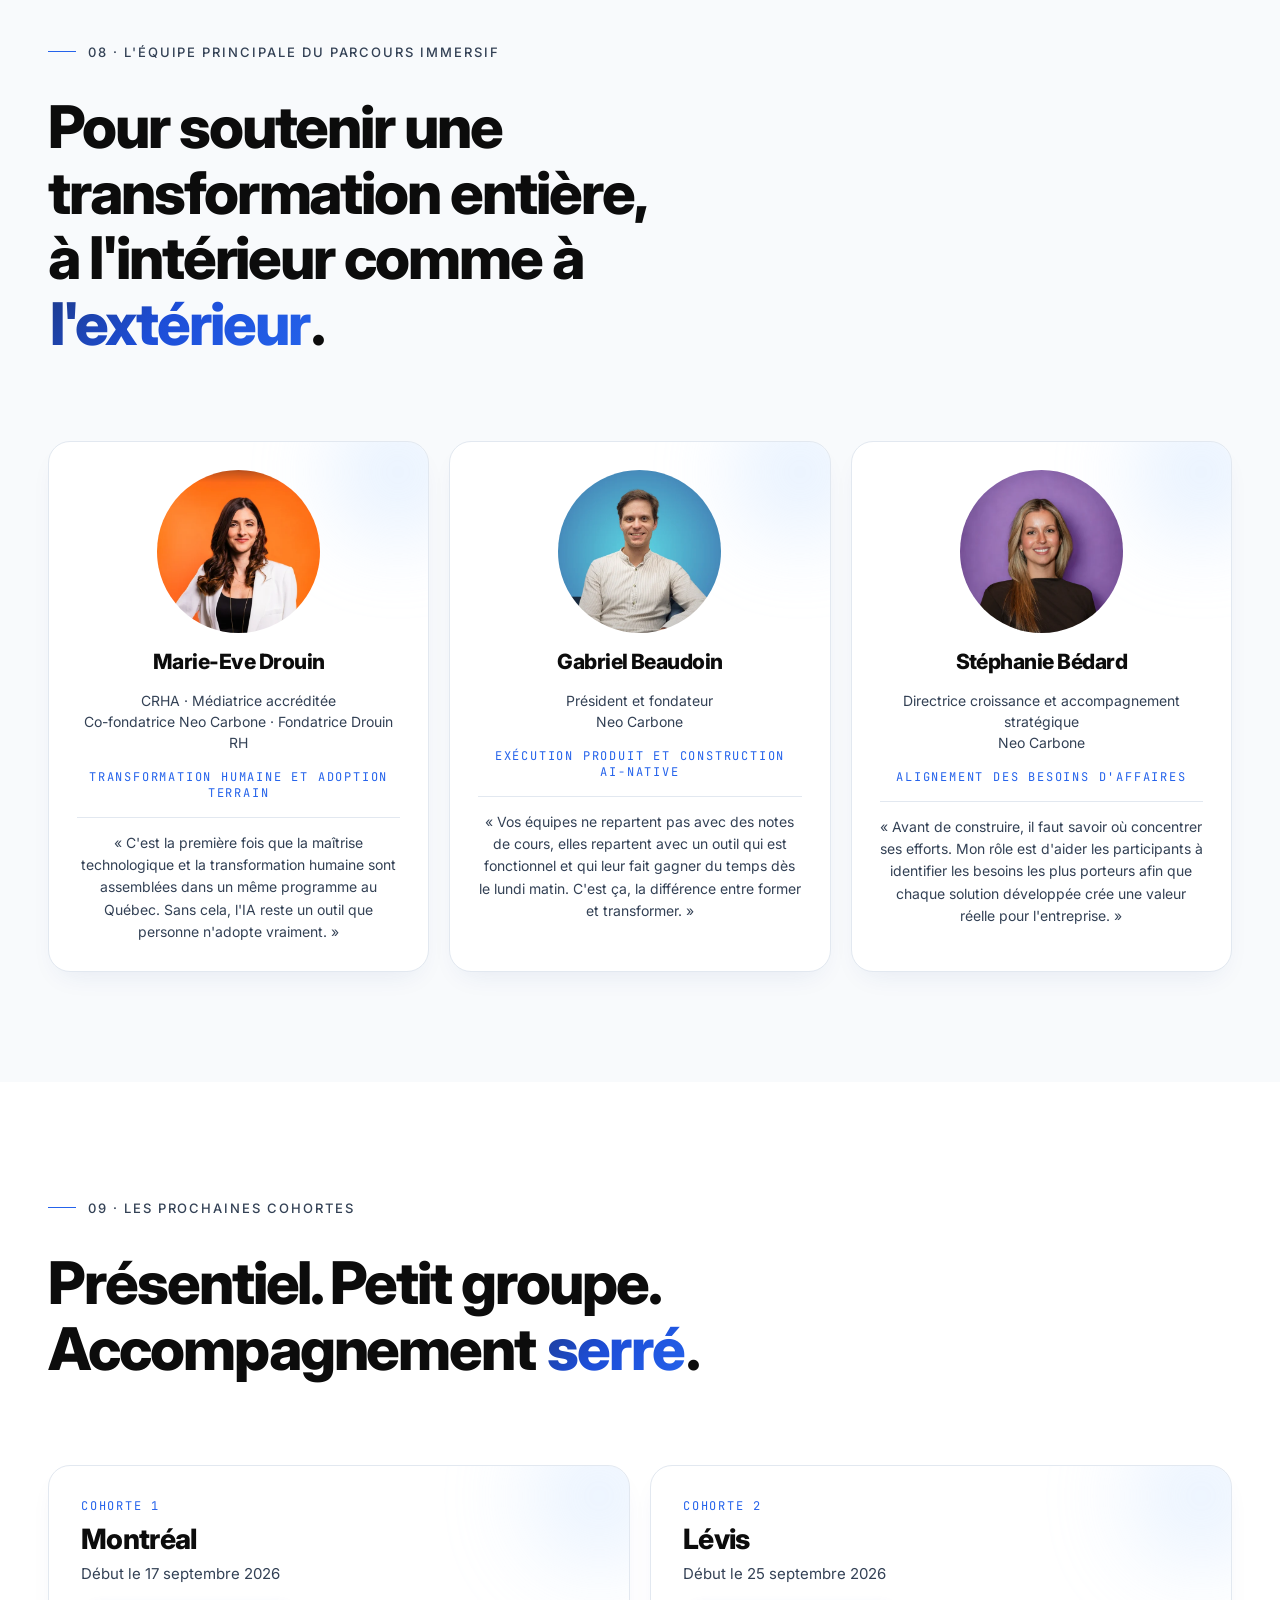
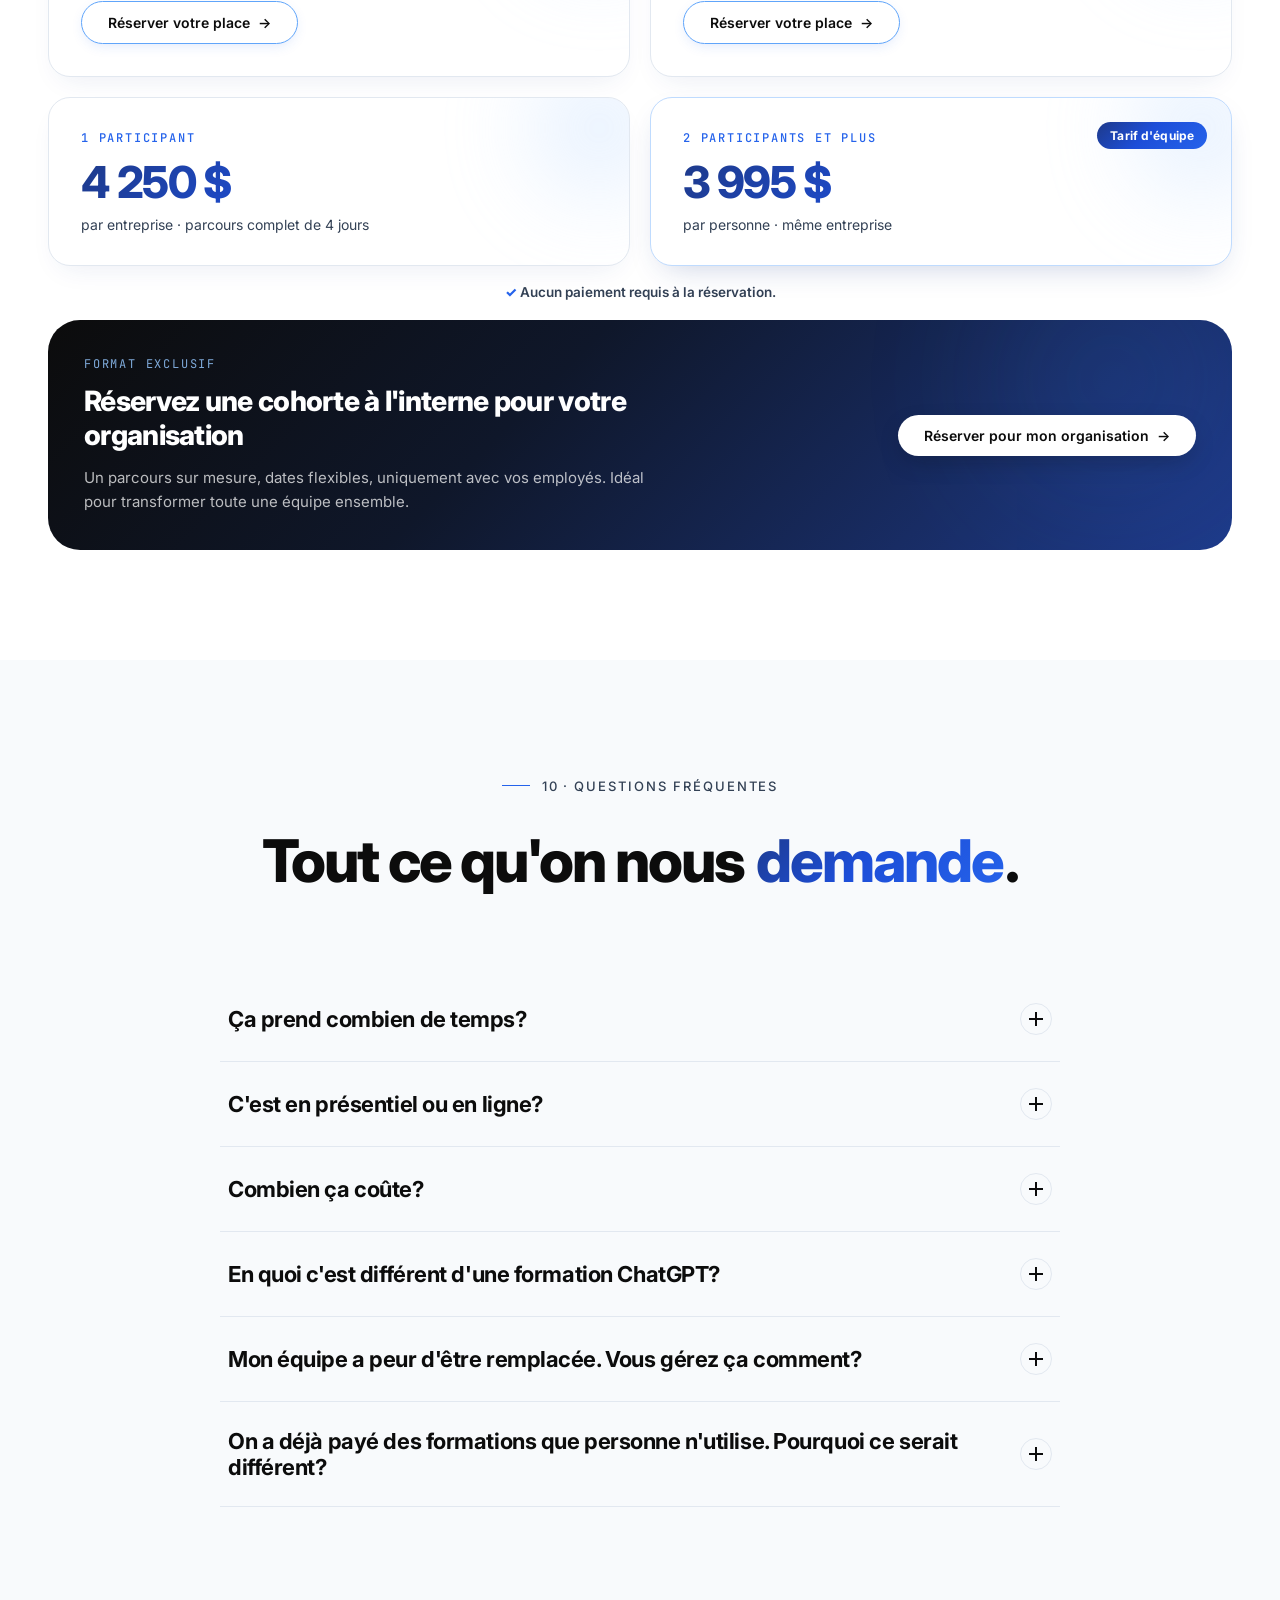
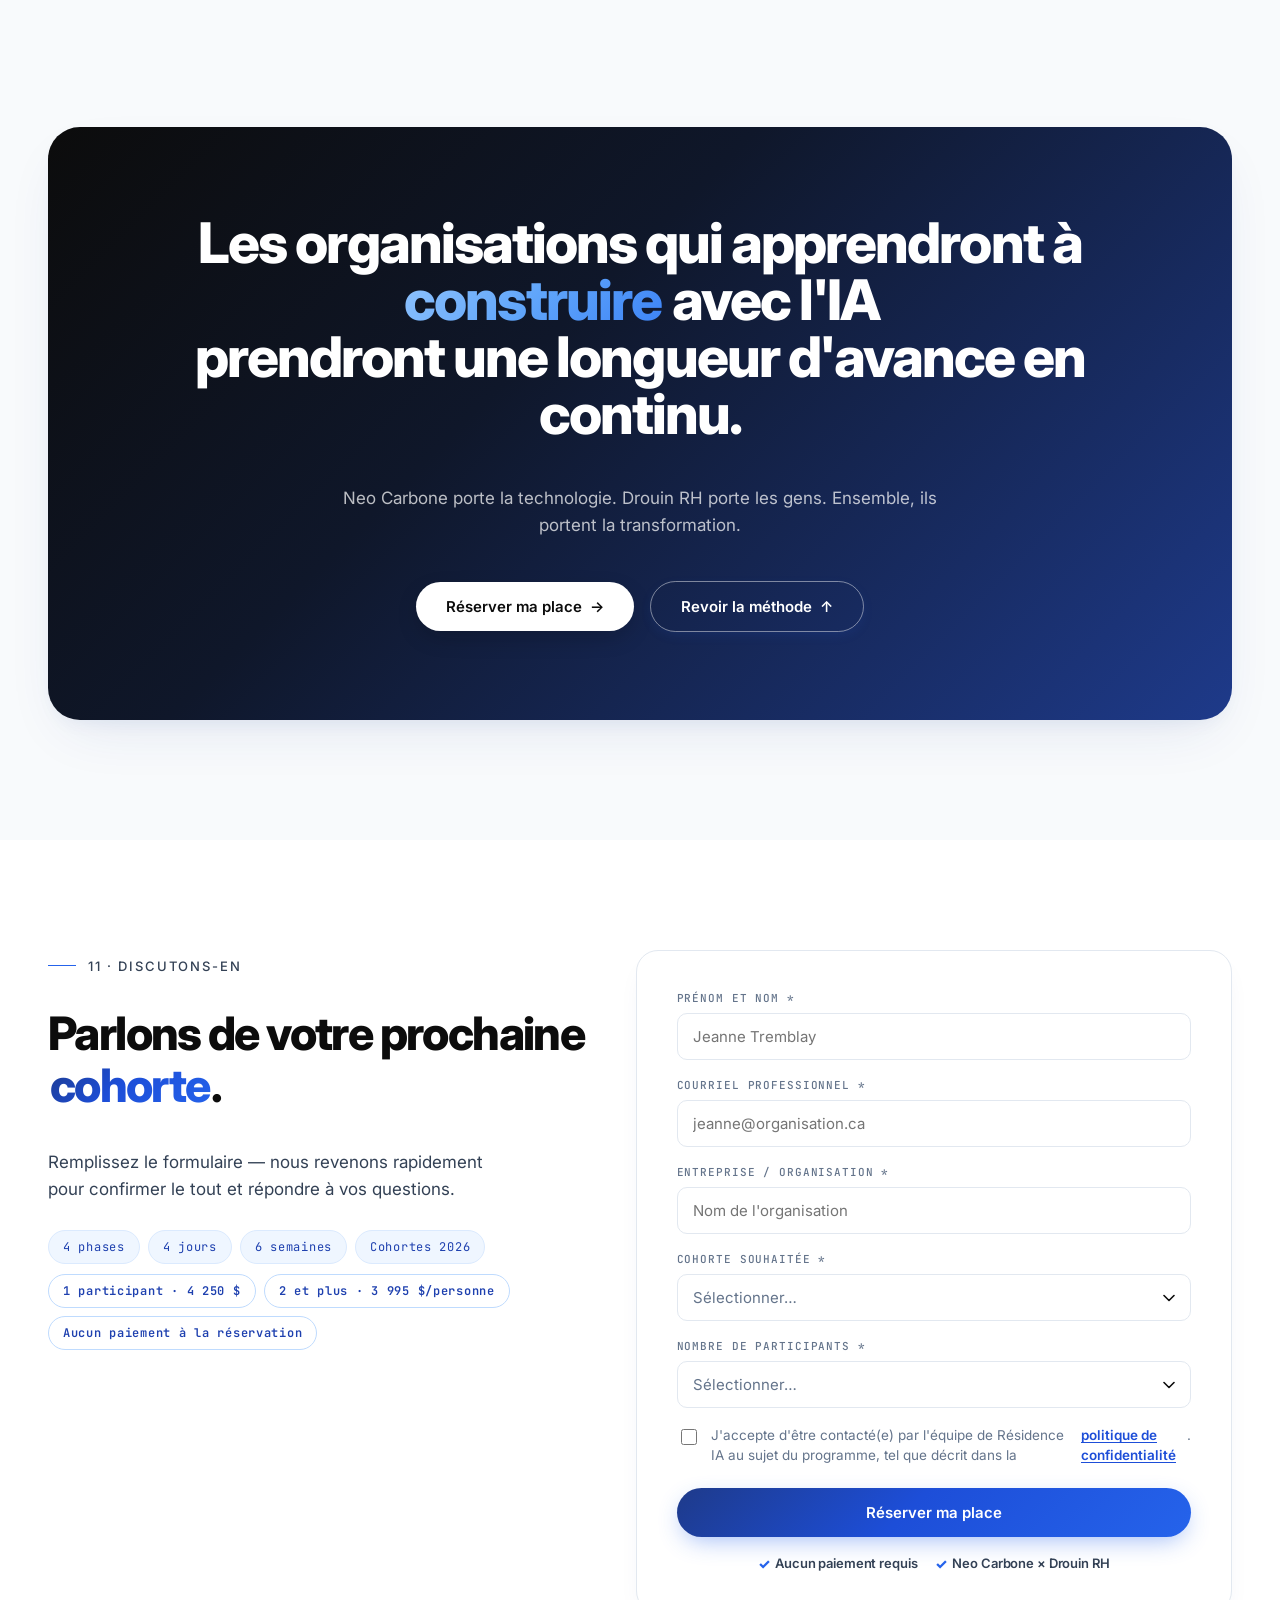
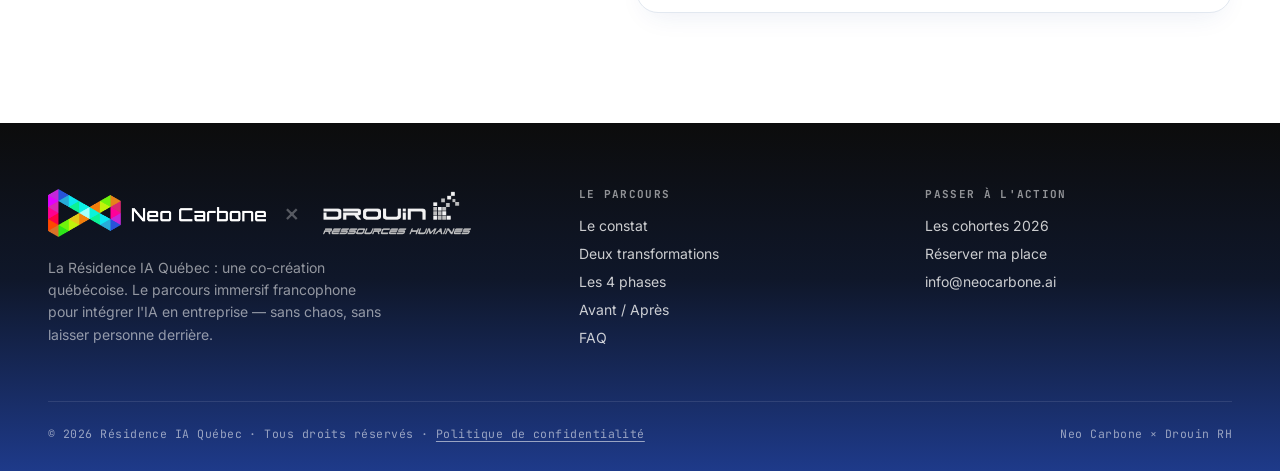
==== commit 67acca74: "Politique de confidentialité (Loi 25) Page simple et factuelle : données du formulaire seulement, fi" ====
--- a/index.html
+++ b/index.html
@@ -23,7 +23,7 @@
 <link rel="icon" type="image/svg+xml" href="assets/favicon.svg">
 <link rel="icon" type="image/png" sizes="32x32" href="assets/favicon-32.png">
 <link rel="apple-touch-icon" href="assets/apple-touch-icon.png">
-<link rel="stylesheet" href="assets/residence.css?v=3">
+<link rel="stylesheet" href="assets/residence.css?v=4">
 <link rel="preconnect" href="https://fonts.googleapis.com">
 <link rel="preconnect" href="https://fonts.gstatic.com" crossorigin>
 <link href="https://fonts.googleapis.com/css2?family=Inter:wght@400;500;600;700;800;900&family=JetBrains+Mono:wght@400;500;600;700&display=swap" rel="stylesheet">
@@ -613,7 +613,7 @@
           <div class="price-estimate" id="priceEstimate" hidden>
             <span id="priceEstimateLbl"></span><b id="priceEstimateVal"></b>
           </div>
-          <label class="consent"><input type="checkbox" required>J'accepte d'être contacté(e) par l'équipe de Résidence IA au sujet du programme.</label>
+          <label class="consent"><input type="checkbox" required>J'accepte d'être contacté(e) par l'équipe de Résidence IA au sujet du programme, tel que décrit dans la <a href="politique-confidentialite.html" target="_blank" rel="noopener">politique de confidentialité</a>.</label>
           <button class="btn btn-primary btn-lg" type="submit">Réserver ma place</button>
         </form>
         <div class="book-foot">
@@ -654,7 +654,7 @@
       </div>
     </div>
     <div class="footer-bottom">
-      <span>© 2026 Résidence IA Québec · Tous droits réservés</span>
+      <span>© 2026 Résidence IA Québec · Tous droits réservés · <a href="politique-confidentialite.html">Politique de confidentialité</a></span>
       <span>Neo Carbone × Drouin RH</span>
     </div>
   </div>
--- a/assets/residence.css
+++ b/assets/residence.css
@@ -877,6 +877,20 @@
 .footer-col a{display:block;font-size:14px;color:var(--dark-fg);margin-bottom:11px;opacity:0.82;transition:opacity var(--dur-base);}
 .footer-col a:hover{opacity:1;}
 .footer-bottom{display:flex;flex-wrap:wrap;justify-content:space-between;gap:14px;padding-top:24px;border-top:1px solid var(--dark-border);font-family:var(--ff-mono);font-size:11.5px;letter-spacing:0.04em;color:var(--dark-fg-2);}
+.footer-bottom a{color:var(--dark-fg-2);text-decoration:underline;text-underline-offset:3px;transition:color .2s;}
+.footer-bottom a:hover{color:#fff;}
+
+/* ---------- legal page ---------- */
+.legal{max-width:760px;padding-top:clamp(40px,6vw,72px);}
+.legal h1{font-size:clamp(30px,4.5vw,46px);letter-spacing:-0.035em;line-height:1.1;color:var(--ink-strong);margin:14px 0 10px;}
+.legal-updated{font-family:var(--ff-mono);font-size:12px;letter-spacing:0.08em;text-transform:uppercase;color:var(--muted);margin:0 0 36px;}
+.legal h2{font-family:var(--ff-grotesk);font-weight:800;font-size:21px;letter-spacing:-0.02em;color:var(--ink);margin:36px 0 12px;}
+.legal p{font-size:15.5px;line-height:1.7;color:var(--ink-2);margin:0 0 14px;}
+.legal ul{margin:0 0 14px;padding-left:22px;display:flex;flex-direction:column;gap:7px;}
+.legal li{font-size:15.5px;line-height:1.6;color:var(--ink-2);}
+.legal a{color:var(--blue-700);font-weight:600;text-decoration:underline;text-underline-offset:3px;}
+.legal strong{color:var(--ink);}
+.consent a{color:var(--blue-700);font-weight:600;text-decoration:underline;text-underline-offset:2px;}
 
 /* entrance */
 @media (prefers-reduced-motion:no-preference){
